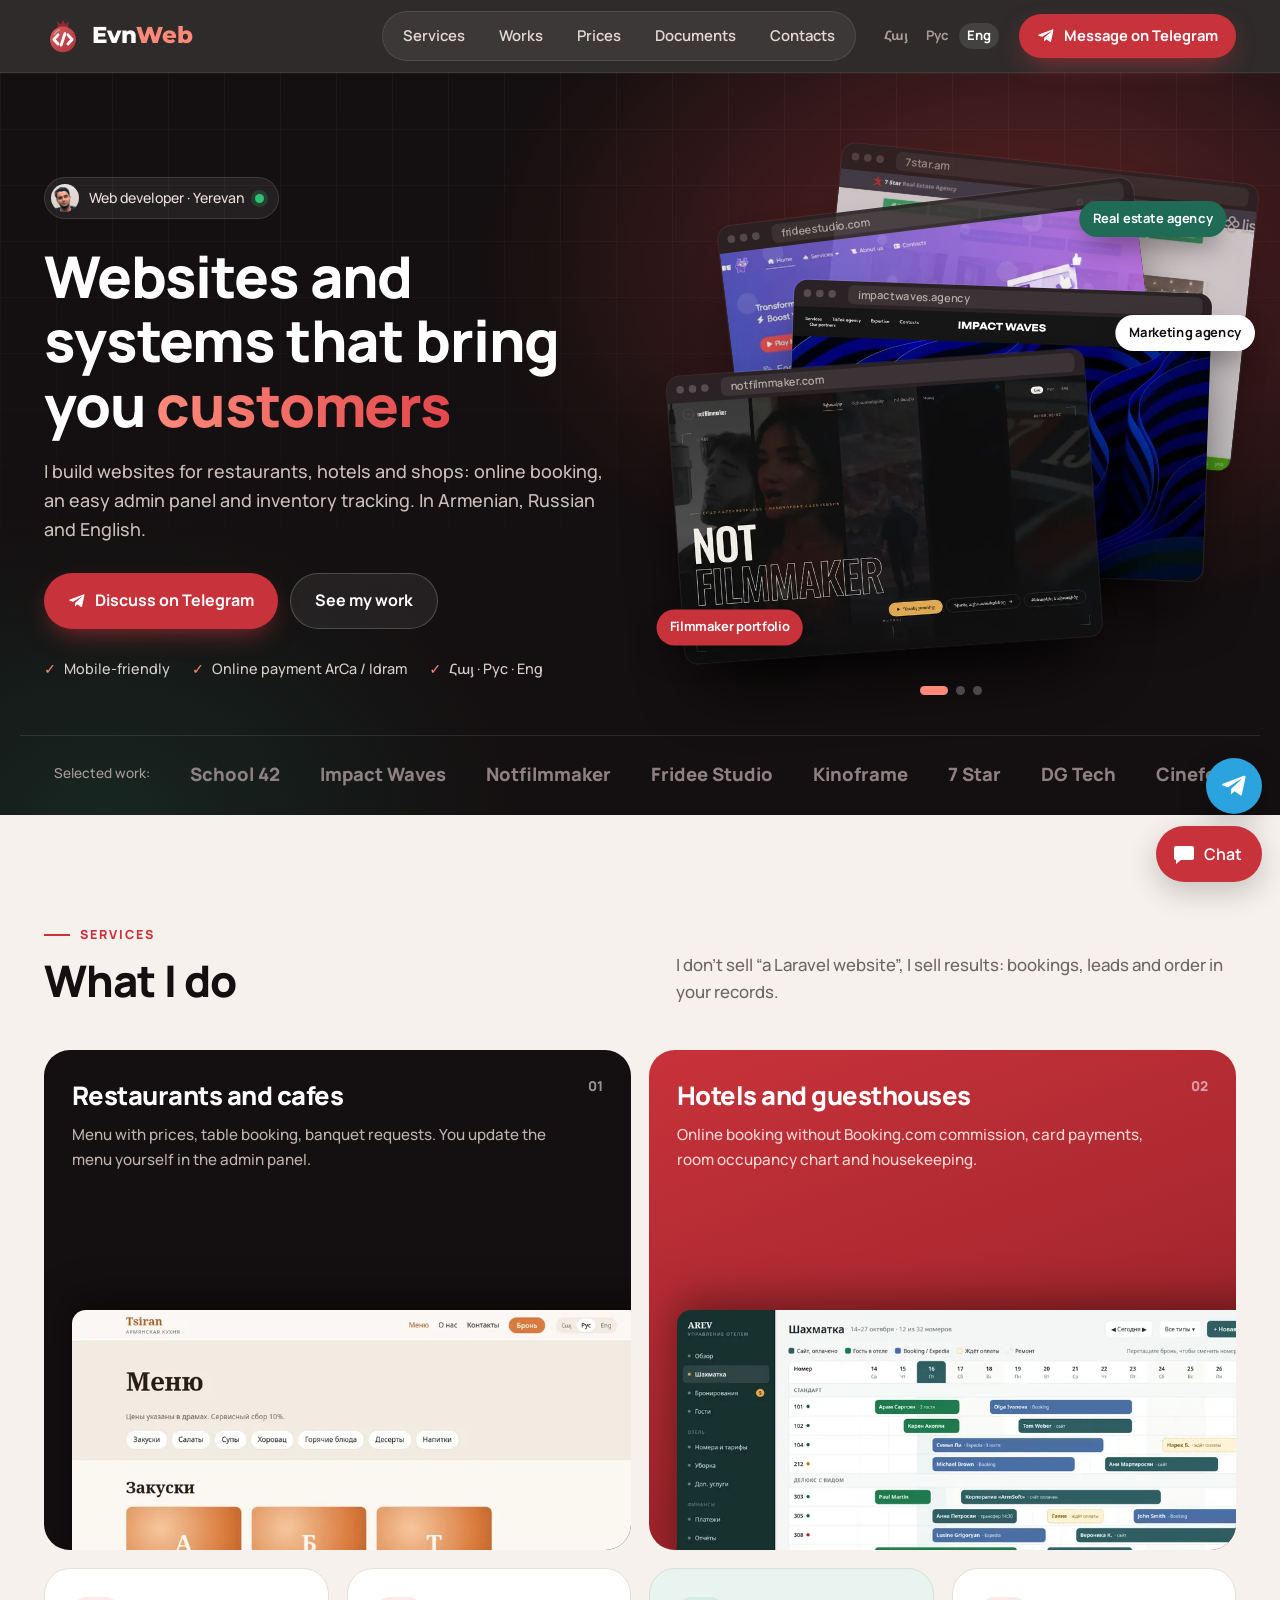
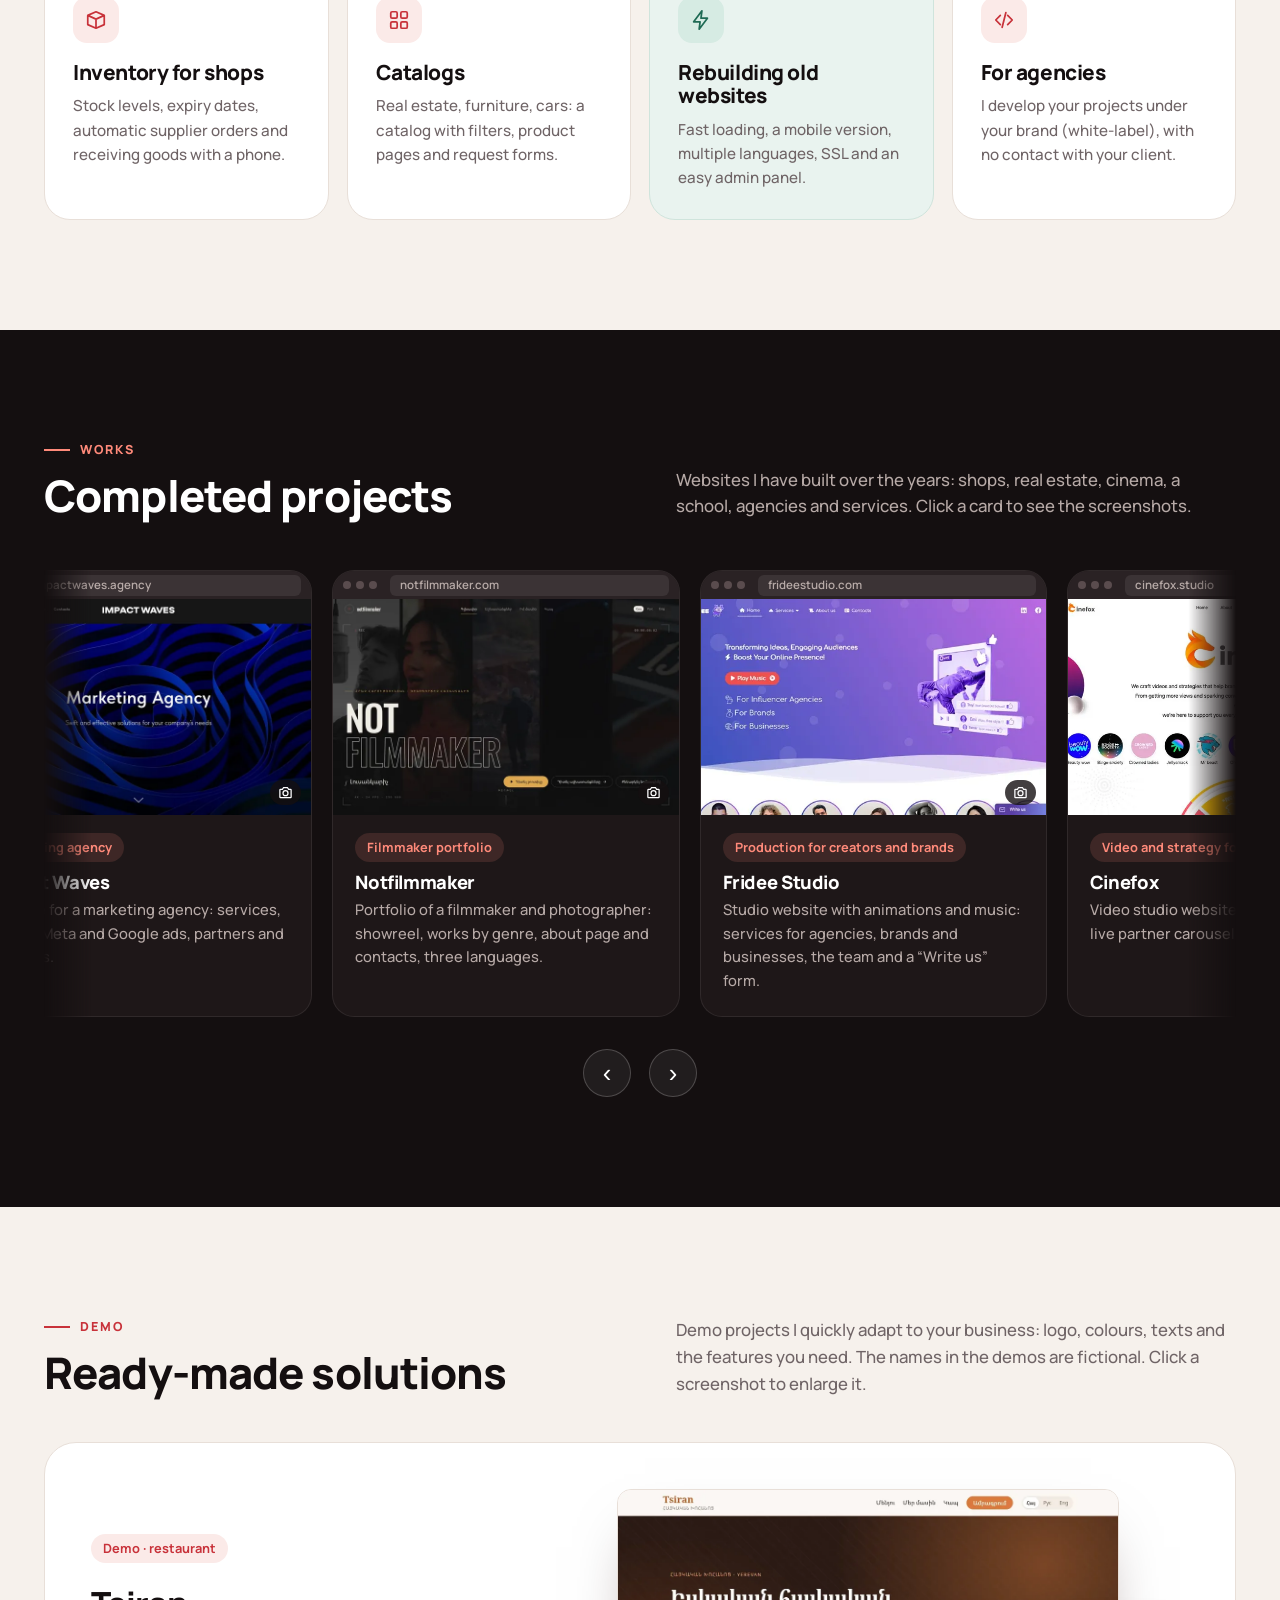
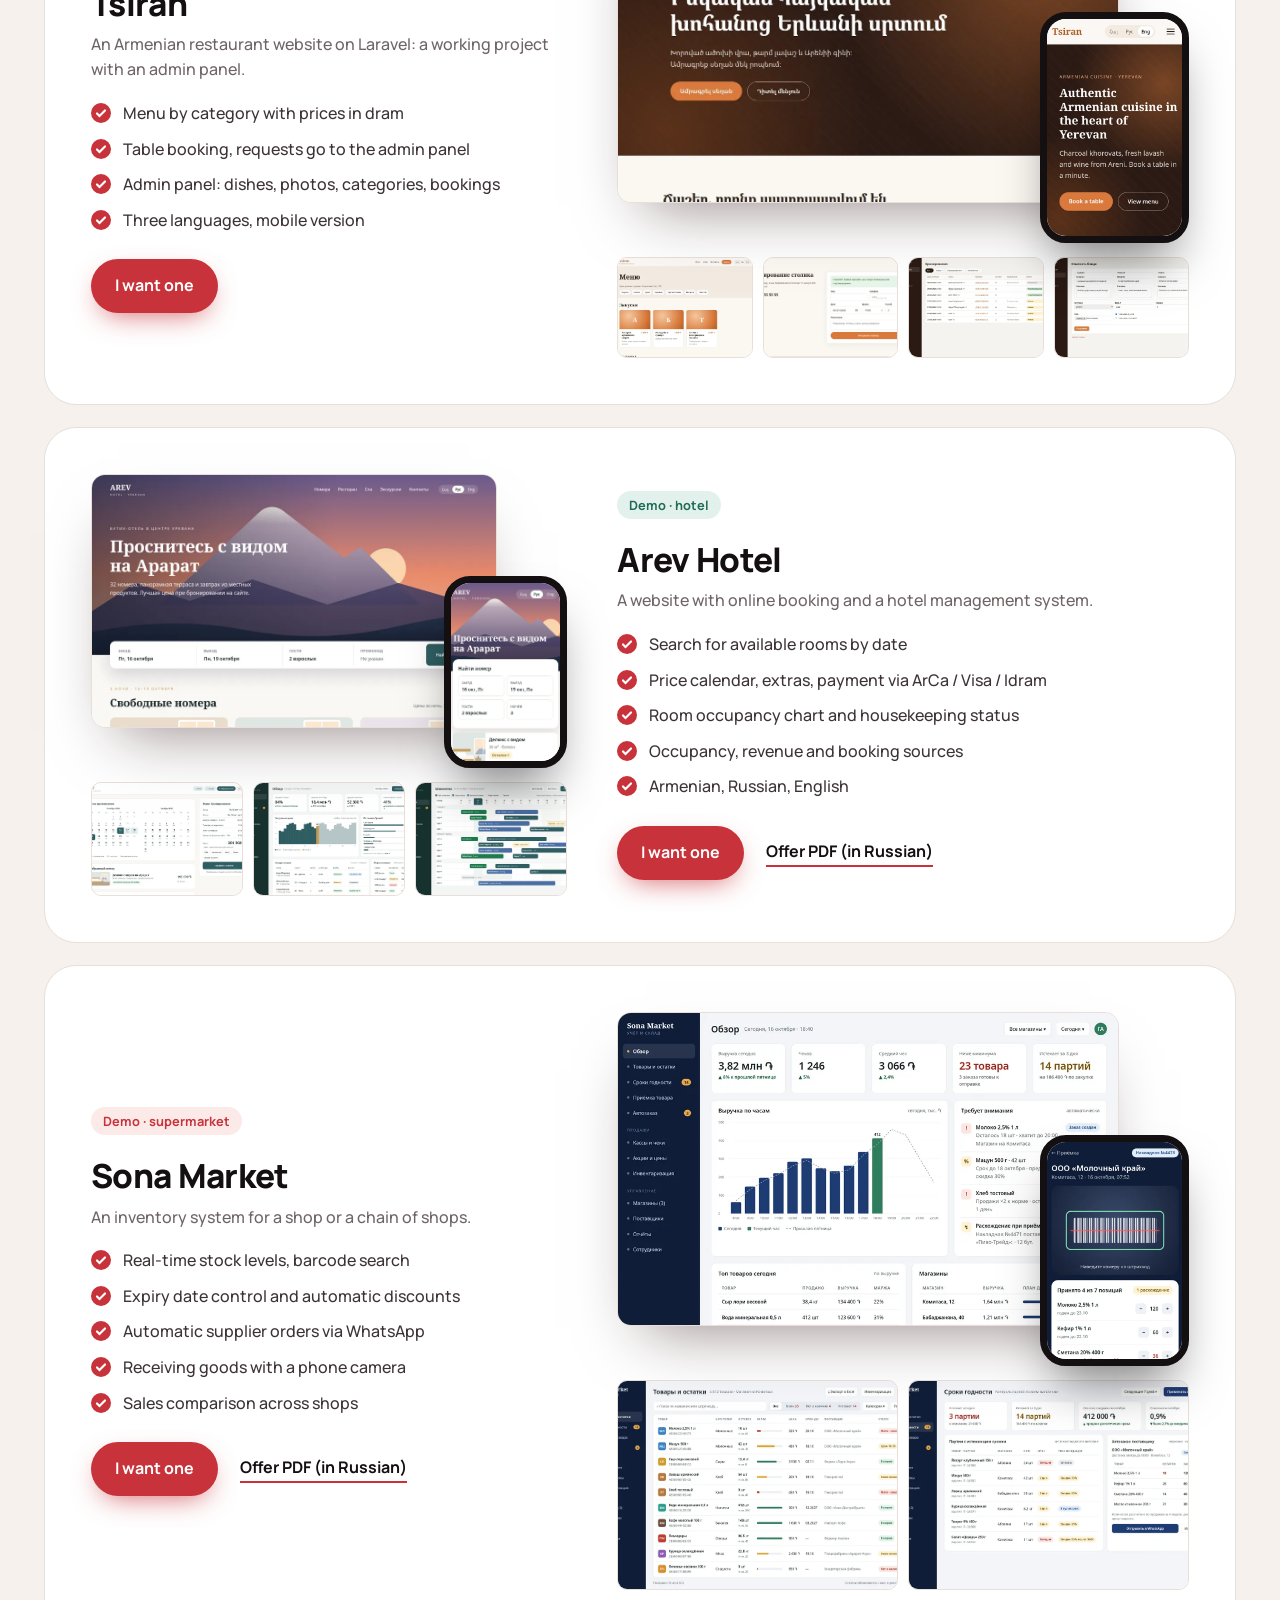
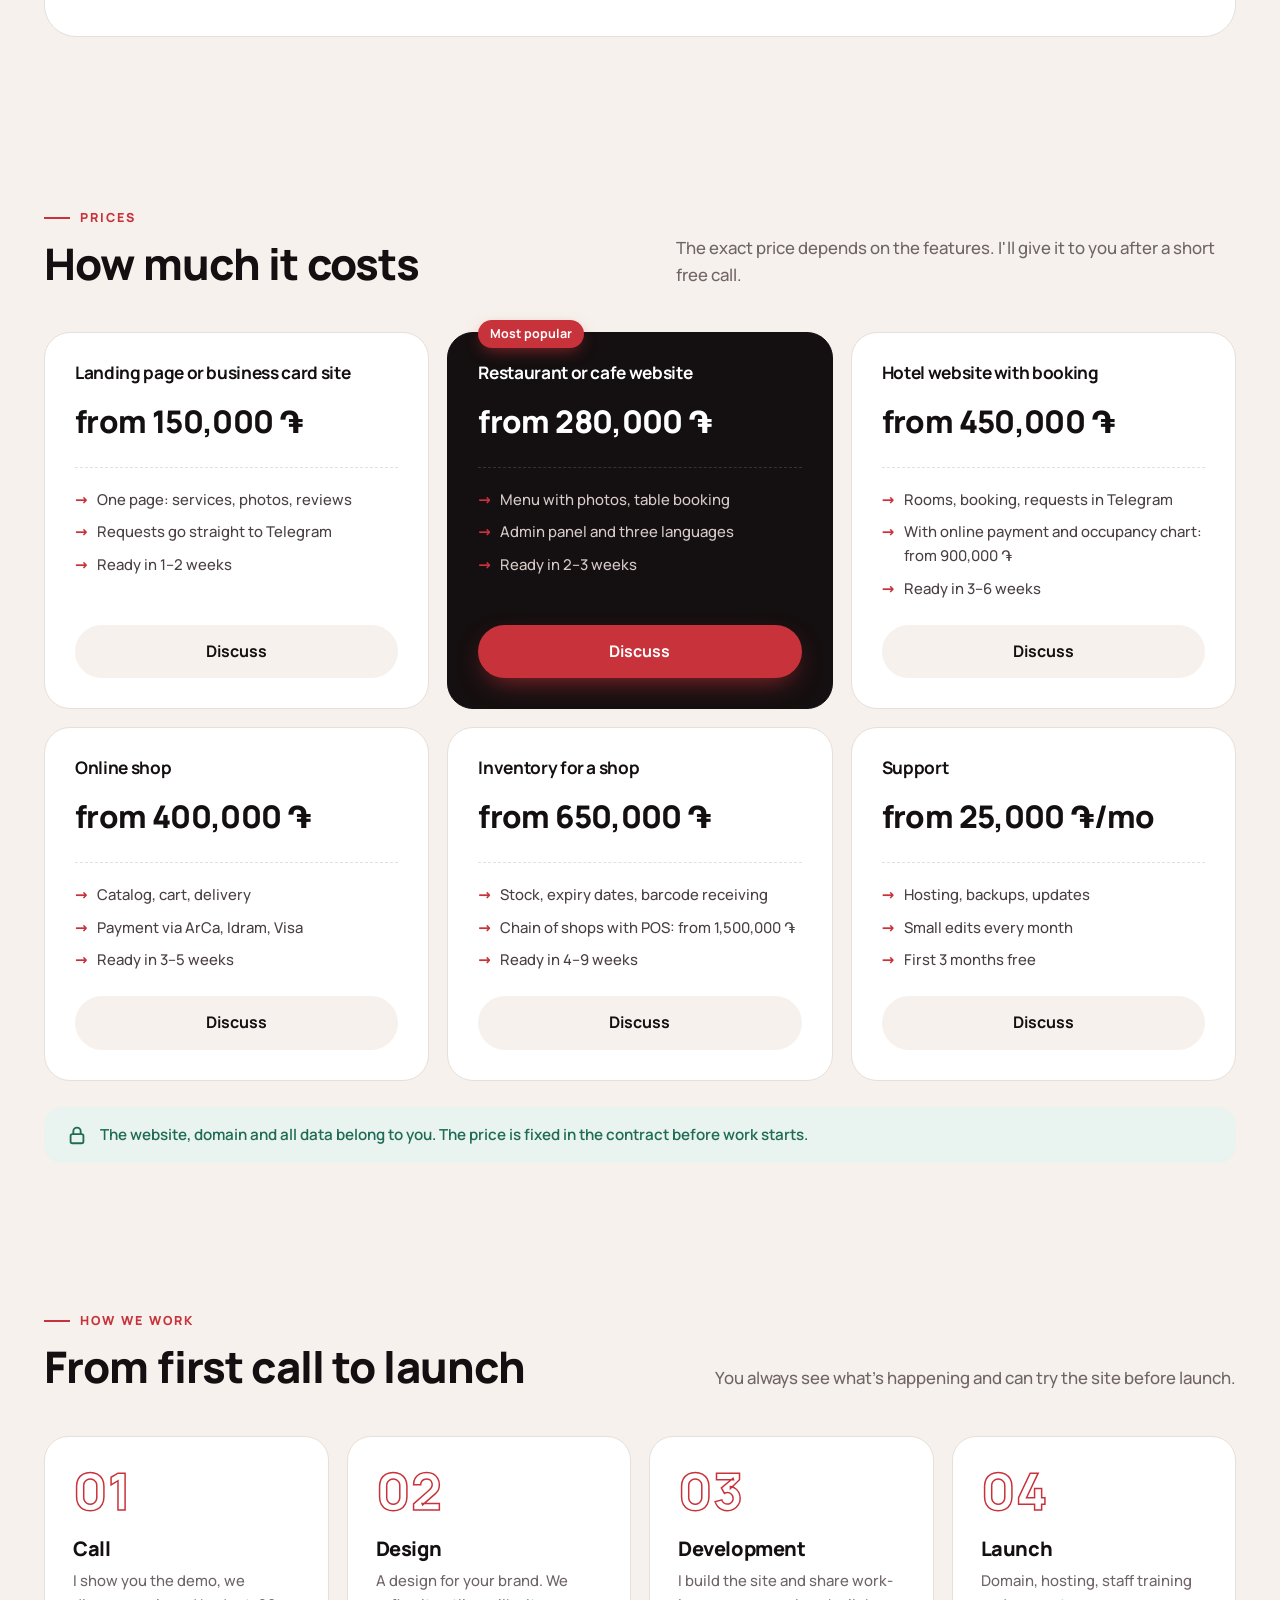
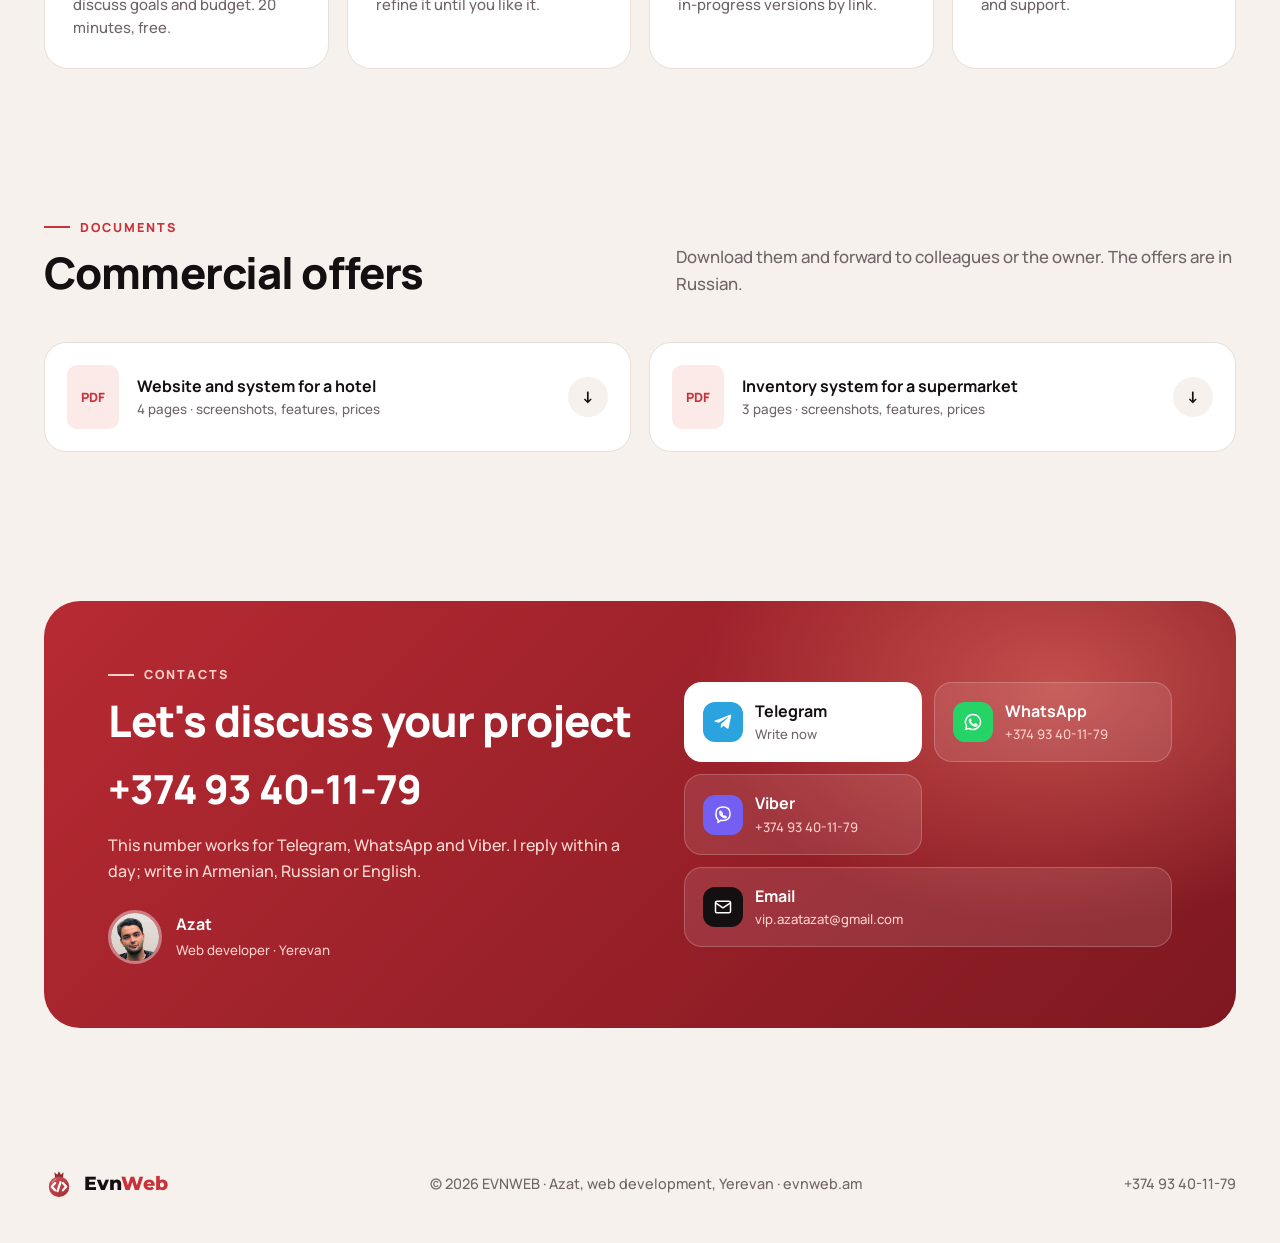
==== site/en/index.html @ ddec83de "Логотип: правильный файл шрифта Montserrat (латиница) В прошлый раз скачался файл latin-ext без обыч" ====
<!doctype html>
<html lang="en">
<head>
<meta charset="utf-8">
<meta name="viewport" content="width=device-width, initial-scale=1">
<title>Website development in Yerevan: restaurants, hotels, shops | EVNWEB</title>
<meta name="description" content="Website development in Yerevan for restaurants, hotels and shops: online booking, admin panel, inventory, 3 languages. Prices from 150,000 ֏.">
<meta name="robots" content="index, follow, max-image-preview:large">
<meta name="theme-color" content="#140f10">
<meta name="geo.region" content="AM-ER">
<meta name="geo.placename" content="Yerevan">
<meta property="og:title" content="Website development in Yerevan: restaurants, hotels, shops | EVNWEB">
<meta property="og:description" content="Restaurants, hotels, shops: website, online booking, admin panel and inventory tracking.">
<meta property="og:type" content="website">
<meta property="og:image" content="https://evnweb.am/assets/img/og-en.png">
<meta property="og:image:secure_url" content="https://evnweb.am/assets/img/og-en.png">
<meta property="og:image:type" content="image/png">
<meta property="og:image:width" content="1200">
<meta property="og:image:height" content="630">
<meta property="og:image:alt" content="EVNWEB: websites and systems for business">
<meta property="og:url" content="https://evnweb.am/en/">
<meta property="og:site_name" content="EVNWEB">
<meta property="og:locale" content="en_US">
<meta property="og:locale:alternate" content="hy_AM">
<meta property="og:locale:alternate" content="ru_RU">
<meta name="twitter:card" content="summary_large_image">
<meta name="twitter:title" content="Website development in Yerevan: restaurants, hotels, shops | EVNWEB">
<meta name="twitter:description" content="Restaurants, hotels, shops: website, online booking, admin panel and inventory tracking.">
<meta name="twitter:image" content="https://evnweb.am/assets/img/og-en.png">
<link rel="icon" href="../assets/img/logo.svg" type="image/svg+xml">
<link rel="icon" href="../assets/img/logo-180.png" type="image/png" sizes="180x180">
<link rel="apple-touch-icon" href="../assets/img/logo-180.png">
<link rel="canonical" href="https://evnweb.am/en/">
<link rel="alternate" hreflang="hy" href="https://evnweb.am/">
<link rel="alternate" hreflang="ru" href="https://evnweb.am/ru/">
<link rel="alternate" hreflang="en" href="https://evnweb.am/en/">
<link rel="alternate" hreflang="x-default" href="https://evnweb.am/">
<link rel="preload" href="../assets/fonts/Manrope-var-latin.woff2" as="font" type="font/woff2" crossorigin>
<link rel="stylesheet" href="../assets/fonts/fonts.css?v=3">
<link rel="stylesheet" href="../assets/css/site.css?v=10">
<script type="application/ld+json">{"@context":"https://schema.org","@graph":[{"@type":"ProfessionalService","@id":"https://evnweb.am/#business","name":"EVNWEB","url":"https://evnweb.am/en/","logo":"https://evnweb.am/assets/img/logo-180.png","image":"https://evnweb.am/assets/img/og.png","description":"Websites and business systems for restaurants, hotels and shops in Yerevan.","telephone":"+37493401179","email":"vip.azatazat@gmail.com","founder":{"@type":"Person","name":"Azat"},"address":{"@type":"PostalAddress","addressLocality":"Yerevan","addressCountry":"AM"},"geo":{"@type":"GeoCoordinates","latitude":40.1792,"longitude":44.4991},"areaServed":{"@type":"Country","name":"Armenia"},"availableLanguage":["hy","ru","en"],"priceRange":"150000–1500000 AMD","currenciesAccepted":"AMD","sameAs":["https://t.me/+37493401179","https://www.instagram.com/evnweb/"],"contactPoint":{"@type":"ContactPoint","telephone":"+37493401179","contactType":"customer service","availableLanguage":["Armenian","Russian","English"]},"hasOfferCatalog":{"@type":"OfferCatalog","name":"Website development","itemListElement":[{"@type":"Offer","itemOffered":{"@type":"Service","name":"Landing page or business card site"},"priceSpecification":{"@type":"PriceSpecification","minPrice":150000,"priceCurrency":"AMD"}},{"@type":"Offer","itemOffered":{"@type":"Service","name":"Restaurant or cafe website"},"priceSpecification":{"@type":"PriceSpecification","minPrice":280000,"priceCurrency":"AMD"}},{"@type":"Offer","itemOffered":{"@type":"Service","name":"Hotel website with booking"},"priceSpecification":{"@type":"PriceSpecification","minPrice":450000,"priceCurrency":"AMD"}},{"@type":"Offer","itemOffered":{"@type":"Service","name":"Online shop"},"priceSpecification":{"@type":"PriceSpecification","minPrice":400000,"priceCurrency":"AMD"}},{"@type":"Offer","itemOffered":{"@type":"Service","name":"Inventory for a shop"},"priceSpecification":{"@type":"PriceSpecification","minPrice":650000,"priceCurrency":"AMD"}},{"@type":"Offer","itemOffered":{"@type":"Service","name":"Support"},"priceSpecification":{"@type":"PriceSpecification","minPrice":25000,"priceCurrency":"AMD"}}]}},{"@type":"WebSite","@id":"https://evnweb.am/#website","url":"https://evnweb.am/","name":"EVNWEB","inLanguage":["hy","ru","en"],"publisher":{"@id":"https://evnweb.am/#business"}},{"@type":"WebPage","url":"https://evnweb.am/en/","name":"Website development in Yerevan: restaurants, hotels, shops | EVNWEB","description":"Website development in Yerevan for restaurants, hotels and shops: online booking, admin panel, inventory, 3 languages. Prices from 150,000 ֏.","inLanguage":"en","isPartOf":{"@id":"https://evnweb.am/#website"},"about":{"@id":"https://evnweb.am/#business"}}]}</script>
<!-- Yandex.Metrika counter -->
<script type="text/javascript">
    (function(m,e,t,r,i,k,a){
        m[i]=m[i]||function(){(m[i].a=m[i].a||[]).push(arguments)};
        m[i].l=1*new Date();
        for (var j = 0; j < document.scripts.length; j++) {if (document.scripts[j].src === r) { return; }}
        k=e.createElement(t),a=e.getElementsByTagName(t)[0],k.async=1,k.src=r,a.parentNode.insertBefore(k,a)
    })(window, document,'script','https://mc.yandex.ru/metrika/tag.js?id=113109354', 'ym');

    ym(113109354, 'init', {ssr:true, webvisor:true, clickmap:true, ecommerce:"dataLayer", referrer: document.referrer, url: location.href, accurateTrackBounce:true, trackLinks:true});
</script>
<!-- /Yandex.Metrika counter -->
</head>
<body>
<noscript><div><img src="https://mc.yandex.ru/watch/113109354" style="position:absolute; left:-9999px;" alt="" /></div></noscript>
<header class="top"><div class="wrap top__in">
  <a href="#" class="logo" aria-label="EvnWeb"><svg viewBox="0 0 40 40" aria-hidden="true"><defs><linearGradient id="evs" x1="0" y1="0" x2="1" y2="1"><stop offset="0" stop-color="#fff" stop-opacity=".16"/><stop offset="1" stop-color="#000" stop-opacity=".18"/></linearGradient></defs><path d="M14.9 12.6 13.9 4.4l3.7 3.3L20 3l2.4 4.7 3.7-3.3-1 8.2Z" fill="#8f2a2e"/><circle cx="20" cy="23.6" r="13.6" fill="#d13d43"/><circle cx="20" cy="23.6" r="13.6" fill="url(#evs)"/><path d="M14.8 18.8 10.4 23.6l4.4 4.8M25.2 18.8l4.4 4.8-4.4 4.8M22 17.6l-4 12" fill="none" stroke="#fff" stroke-width="3" stroke-linecap="round" stroke-linejoin="round"/><path d="M10.8 18.4A10.8 10.8 0 0 1 16 13.4" fill="none" stroke="#fff" stroke-opacity=".35" stroke-width="1.6" stroke-linecap="round"/></svg><span>Evn<b>Web</b></span></a>
  <nav class="nav">
    <a href="#services">Services</a>
    <a href="#projects">Works</a>
    <a href="#prices">Prices</a>
    <a href="#docs">Documents</a>
    <a href="#contacts">Contacts</a>
  </nav>
  <div class="lang"><a href="../" hreflang="hy" lang="hy" data-lang="hy">Հայ</a><a href="../ru/" hreflang="ru" lang="ru" data-lang="ru">Рус</a><a href="../en/" hreflang="en" lang="en" data-lang="en" class="on" aria-current="page">Eng</a></div>
  <a class="btn btn--sm" href="https://t.me/+37493401179" target="_blank" rel="noopener"><svg viewBox="0 0 24 24" fill="currentColor"><path d="M21.9 4.3 18.8 19c-.2 1-.9 1.3-1.7.8l-4.6-3.4-2.2 2.1c-.3.3-.5.5-1 .5l.3-4.7 8.6-7.8c.4-.3-.1-.5-.6-.2L6.9 13 2.4 11.6c-1-.3-1-1 .2-1.5L20.5 3.2c.8-.3 1.6.2 1.4 1.1Z"/></svg><span>Message on Telegram</span></a>
</div></header>

<section class="hero"><div class="wrap hero__in">
  <div class="hero__text">
    <div class="pill"><img src="../assets/img/azat.webp" alt="Azat" width="160" height="160">Web developer · Yerevan<i aria-hidden="true"></i></div>
    <h1>Websites and systems that bring you <em>customers</em></h1>
    <p class="lead">I build websites for restaurants, hotels and shops: online booking, an easy admin panel and inventory tracking. In Armenian, Russian and English.</p>
    <div class="hero__cta">
      <a class="btn" href="https://t.me/+37493401179" target="_blank" rel="noopener"><svg viewBox="0 0 24 24" fill="currentColor"><path d="M21.9 4.3 18.8 19c-.2 1-.9 1.3-1.7.8l-4.6-3.4-2.2 2.1c-.3.3-.5.5-1 .5l.3-4.7 8.6-7.8c.4-.3-.1-.5-.6-.2L6.9 13 2.4 11.6c-1-.3-1-1 .2-1.5L20.5 3.2c.8-.3 1.6.2 1.4 1.1Z"/></svg>Discuss on Telegram</a>
      <a class="btn btn--glass" href="#projects">See my work</a>
    </div>
    <div class="ticks"><span>Mobile-friendly</span><span>Online payment ArCa / Idram</span><span>Հայ · Рус · Eng</span></div>
  </div>
  <div class="stage" aria-hidden="true">
    <div class="scenes">
      <div class="scene scene--fan on">
        <div class="fan fan--4"><div class="fan__bar"><i></i><i></i><i></i><b>7star.am</b></div><img src="../assets/img/projects/star-t.webp" alt="" width="720" height="405"></div>
        <div class="fan fan--3"><div class="fan__bar"><i></i><i></i><i></i><b>frideestudio.com</b></div><img src="../assets/img/projects/fs-t.webp" alt="" width="720" height="354"></div>
        <div class="fan fan--2"><div class="fan__bar"><i></i><i></i><i></i><b>impactwaves.agency</b></div><img src="../assets/img/projects/iw-t.webp" alt="" width="720" height="450"></div>
        <div class="fan fan--1"><div class="fan__bar"><i></i><i></i><i></i><b>notfilmmaker.com</b></div><img src="../assets/img/projects/nf-t.webp" alt="" fetchpriority="high" width="720" height="450"></div>
        <span class="fan__tag fan__tag--1">Filmmaker portfolio</span><span class="fan__tag fan__tag--2">Marketing agency</span><span class="fan__tag fan__tag--3">Real estate agency</span>
      </div>
      <div class="scene scene--tg">
        <div class="tg__site"><img src="../assets/img/restaurant-1-wide.webp" alt="" loading="lazy" width="1100" height="687"><div class="tg__form"><b>Book a table</b><span>Today · 19:30 · 4 guests</span><em>Send</em></div></div>
        <div class="tg__phone">
          <div class="tg__head"><span class="tg__av"><svg viewBox="0 0 40 40"><defs><linearGradient id="evs" x1="0" y1="0" x2="1" y2="1"><stop offset="0" stop-color="#fff" stop-opacity=".16"/><stop offset="1" stop-color="#000" stop-opacity=".18"/></linearGradient></defs><path d="M14.9 12.6 13.9 4.4l3.7 3.3L20 3l2.4 4.7 3.7-3.3-1 8.2Z" fill="#8f2a2e"/><circle cx="20" cy="23.6" r="13.6" fill="#d13d43"/><circle cx="20" cy="23.6" r="13.6" fill="url(#evs)"/><path d="M14.8 18.8 10.4 23.6l4.4 4.8M25.2 18.8l4.4 4.8-4.4 4.8M22 17.6l-4 12" fill="none" stroke="#fff" stroke-width="3" stroke-linecap="round" stroke-linejoin="round"/><path d="M10.8 18.4A10.8 10.8 0 0 1 16 13.4" fill="none" stroke="#fff" stroke-opacity=".35" stroke-width="1.6" stroke-linecap="round"/></svg></span><span><b>EVNWEB · leads</b><small>bot · online</small></span></div>
          <div class="tg__msgs">
            <div class="tg__msg"><b>🍽 Table booking</b>Tsiran restaurant · 4 guests, today 19:30<small>18:02</small></div>
            <div class="tg__msg"><b>🏨 Room booking</b>Deluxe with a view · 2 nights, paid by ArCa<small>18:15</small></div>
            <div class="tg__msg"><b>🛒 New order</b>Delivery in Yerevan · 3 items, Idram<small>18:31</small></div>
            <div class="tg__msg"><b>💬 Question from the site</b>“Can we book a banquet for 30 on Saturday?”<small>18:44</small></div>
            <div class="tg__typing"><i></i><i></i><i></i></div>
          </div>
        </div>
      </div>
      <div class="scene scene--orbit">
        <div class="orbit__ring orbit__ring--1"></div><div class="orbit__ring orbit__ring--2"></div>
        <div class="orbit__core"><svg viewBox="0 0 40 40"><defs><linearGradient id="evs" x1="0" y1="0" x2="1" y2="1"><stop offset="0" stop-color="#fff" stop-opacity=".16"/><stop offset="1" stop-color="#000" stop-opacity=".18"/></linearGradient></defs><path d="M14.9 12.6 13.9 4.4l3.7 3.3L20 3l2.4 4.7 3.7-3.3-1 8.2Z" fill="#8f2a2e"/><circle cx="20" cy="23.6" r="13.6" fill="#d13d43"/><circle cx="20" cy="23.6" r="13.6" fill="url(#evs)"/><path d="M14.8 18.8 10.4 23.6l4.4 4.8M25.2 18.8l4.4 4.8-4.4 4.8M22 17.6l-4 12" fill="none" stroke="#fff" stroke-width="3" stroke-linecap="round" stroke-linejoin="round"/><path d="M10.8 18.4A10.8 10.8 0 0 1 16 13.4" fill="none" stroke="#fff" stroke-opacity=".35" stroke-width="1.6" stroke-linecap="round"/></svg></div>
        <span class="orbit__chip" style="left:-10px;top:60px"><i>🍽</i>Restaurants &amp; cafés</span>
        <span class="orbit__chip" style="left:340px;top:30px"><i>🏨</i>Hotels &amp; guesthouses</span>
        <span class="orbit__chip" style="left:360px;top:350px"><i>🛒</i>Shops &amp; inventory</span>
        <span class="orbit__chip" style="left:-20px;top:400px"><i>💇</i>Salons &amp; clinics</span>
        <span class="orbit__chip" style="left:170px;top:490px"><i>🏢</i>Real estate</span>
        <span class="orbit__chip" style="left:180px;top:-20px"><i>🎬</i>Studios &amp; portfolios</span>
        <div class="orbit__mini orbit__mini--1"><img src="../assets/img/projects/nf-t.webp" alt="" loading="lazy" width="720" height="450"></div>
        <div class="orbit__mini orbit__mini--2"><img src="../assets/img/hotel-1-t.webp" alt="" loading="lazy" width="900" height="562"></div>
        <div class="orbit__mini orbit__mini--3"><img src="../assets/img/market-1-t.webp" alt="" loading="lazy" width="900" height="562"></div>
      </div>
    </div>
    <div class="scenes__dots"><button type="button" tabindex="-1" class="on" aria-label="1"></button><button type="button" tabindex="-1" aria-label="2"></button><button type="button" tabindex="-1" aria-label="3"></button></div>
  </div>
</div>
<div class="wrap marq"><small>Selected work:</small><span>School 42</span><span>Impact Waves</span><span>Notfilmmaker</span><span>Fridee Studio</span><span>Kinoframe</span><span>7 Star</span><span>DG Tech</span><span>Cinefox</span></div>
</section>

<section class="section" id="services"><div class="wrap">
  <div class="section__head"><div><div class="eyebrow">Services</div><h2>What I do</h2></div><p>I don&#x27;t sell “a Laravel website”, I sell results: bookings, leads and order in your records.</p></div>
  <div class="bento">
    <div class="svc svc--big svc--dark"><span class="svc__n">01</span><h3>Restaurants and cafes</h3><p>Menu with prices, table booking, banquet requests. You update the menu yourself in the admin panel.</p><div class="svc__shot"><img src="../assets/img/restaurant-2-wide.webp" alt="Menu with prices" loading="lazy" width="900" height="562"></div></div>
    <div class="svc svc--big svc--red"><span class="svc__n">02</span><h3>Hotels and guesthouses</h3><p>Online booking without Booking.com commission, card payments, room occupancy chart and housekeeping.</p><div class="svc__shot"><img src="../assets/img/hotel-4-t.webp" alt="Room occupancy chart" loading="lazy" width="900" height="562"></div></div>
    <div class="svc"><div class="ic"><svg viewBox="0 0 24 24"><path d="m3 7 9-4 9 4-9 4-9-4ZM3 7v10l9 4 9-4V7M12 11v10"/></svg></div><h3>Inventory for shops</h3><p>Stock levels, expiry dates, automatic supplier orders and receiving goods with a phone.</p></div>
    <div class="svc"><div class="ic"><svg viewBox="0 0 24 24"><rect x="3" y="3" width="7" height="7" rx="1.5"/><rect x="14" y="3" width="7" height="7" rx="1.5"/><rect x="3" y="14" width="7" height="7" rx="1.5"/><rect x="14" y="14" width="7" height="7" rx="1.5"/></svg></div><h3>Catalogs</h3><p>Real estate, furniture, cars: a catalog with filters, product pages and request forms.</p></div>
    <div class="svc svc--green"><div class="ic"><svg viewBox="0 0 24 24"><path d="M13 2 4 14h7l-1 8 9-12h-7l1-8Z"/></svg></div><h3>Rebuilding old websites</h3><p>Fast loading, a mobile version, multiple languages, SSL and an easy admin panel.</p></div>
    <div class="svc"><div class="ic"><svg viewBox="0 0 24 24"><path d="m8 7-5 5 5 5M16 7l5 5-5 5M14 4l-4 16"/></svg></div><h3>For agencies</h3><p>I develop your projects under your brand (white-label), with no contact with your client.</p></div>
  </div>
</div></section>

<section class="section section--dark" id="projects"><div class="wrap">
  <div class="section__head"><div><div class="eyebrow">Works</div><h2>Completed projects</h2></div><p>Websites I have built over the years: shops, real estate, cinema, a school, agencies and services. Click a card to see the screenshots.</p></div>
<!-- projects:start -->
  <div class="projects" id="projects-track">
    <article class="pj" data-g>
      <button class="pj__shot" data-full="../assets/img/projects/iw-1.webp" data-cap="Impact Waves · Marketing agency" aria-label="Impact Waves · Marketing agency"><span class="pj__bar"><i></i><i></i><i></i><b>impactwaves.agency</b></span><img src="../assets/img/projects/iw-t.webp" alt="Impact Waves · Marketing agency" loading="lazy" width="720" height="450"><span class="pj__n"><svg viewBox="0 0 24 24" aria-hidden="true"><path d="M4 7h3l2-3h6l2 3h3a1 1 0 0 1 1 1v11a1 1 0 0 1-1 1H4a1 1 0 0 1-1-1V8a1 1 0 0 1 1-1Z"/><circle cx="12" cy="13" r="4"/></svg></span></button><button hidden data-full="../assets/img/projects/iw-2.webp" data-cap="Impact Waves · Marketing agency" aria-label="Impact Waves · Marketing agency"></button><button hidden data-full="../assets/img/projects/iw-3.webp" data-cap="Impact Waves · Marketing agency" aria-label="Impact Waves · Marketing agency"></button>
      <div class="pj__body"><span class="case__tag">Marketing agency</span><h3>Impact Waves</h3><p>Website for a marketing agency: services, TikTok, Meta and Google ads, partners and contacts.</p></div>
    </article>
    <article class="pj" data-g>
      <button class="pj__shot" data-full="../assets/img/projects/nf-1.webp" data-cap="Notfilmmaker · Filmmaker portfolio" aria-label="Notfilmmaker · Filmmaker portfolio"><span class="pj__bar"><i></i><i></i><i></i><b>notfilmmaker.com</b></span><img src="../assets/img/projects/nf-t.webp" alt="Notfilmmaker · Filmmaker portfolio" loading="lazy" width="720" height="450"><span class="pj__n"><svg viewBox="0 0 24 24" aria-hidden="true"><path d="M4 7h3l2-3h6l2 3h3a1 1 0 0 1 1 1v11a1 1 0 0 1-1 1H4a1 1 0 0 1-1-1V8a1 1 0 0 1 1-1Z"/><circle cx="12" cy="13" r="4"/></svg></span></button><button hidden data-full="../assets/img/projects/nf-2.webp" data-cap="Notfilmmaker · Filmmaker portfolio" aria-label="Notfilmmaker · Filmmaker portfolio"></button><button hidden data-full="../assets/img/projects/nf-3.webp" data-cap="Notfilmmaker · Filmmaker portfolio" aria-label="Notfilmmaker · Filmmaker portfolio"></button>
      <div class="pj__body"><span class="case__tag">Filmmaker portfolio</span><h3>Notfilmmaker</h3><p>Portfolio of a filmmaker and photographer: showreel, works by genre, about page and contacts, three languages.</p></div>
    </article>
    <article class="pj" data-g>
      <button class="pj__shot" data-full="../assets/img/projects/fs-1.webp" data-cap="Fridee Studio · Production for creators and brands" aria-label="Fridee Studio · Production for creators and brands"><span class="pj__bar"><i></i><i></i><i></i><b>frideestudio.com</b></span><img src="../assets/img/projects/fs-t.webp" alt="Fridee Studio · Production for creators and brands" loading="lazy" width="720" height="354"><span class="pj__n"><svg viewBox="0 0 24 24" aria-hidden="true"><path d="M4 7h3l2-3h6l2 3h3a1 1 0 0 1 1 1v11a1 1 0 0 1-1 1H4a1 1 0 0 1-1-1V8a1 1 0 0 1 1-1Z"/><circle cx="12" cy="13" r="4"/></svg></span></button><button hidden data-full="../assets/img/projects/fs-2.webp" data-cap="Fridee Studio · Production for creators and brands" aria-label="Fridee Studio · Production for creators and brands"></button><button hidden data-full="../assets/img/projects/fs-3.webp" data-cap="Fridee Studio · Production for creators and brands" aria-label="Fridee Studio · Production for creators and brands"></button>
      <div class="pj__body"><span class="case__tag">Production for creators and brands</span><h3>Fridee Studio</h3><p>Studio website with animations and music: services for agencies, brands and businesses, the team and a “Write us” form.</p></div>
    </article>
    <article class="pj" data-g>
      <button class="pj__shot" data-full="../assets/img/projects/cf-1.webp" data-cap="Cinefox · Video and strategy for brands" aria-label="Cinefox · Video and strategy for brands"><span class="pj__bar"><i></i><i></i><i></i><b>cinefox.studio</b></span><img src="../assets/img/projects/cf-t.webp" alt="Cinefox · Video and strategy for brands" loading="lazy" width="720" height="409"><span class="pj__n"><svg viewBox="0 0 24 24" aria-hidden="true"><path d="M4 7h3l2-3h6l2 3h3a1 1 0 0 1 1 1v11a1 1 0 0 1-1 1H4a1 1 0 0 1-1-1V8a1 1 0 0 1 1-1Z"/><circle cx="12" cy="13" r="4"/></svg></span></button>
      <div class="pj__body"><span class="case__tag">Video and strategy for brands</span><h3>Cinefox</h3><p>Video studio website: animated design, a live partner carousel, socials and contacts.</p></div>
    </article>
    <article class="pj" data-g>
      <button class="pj__shot" data-full="../assets/img/projects/s42-1.webp" data-cap="School 42 · School website" aria-label="School 42 · School website"><span class="pj__bar"><i></i><i></i><i></i><b>school 42</b></span><img src="../assets/img/projects/s42-t.webp" alt="School 42 · School website" loading="lazy" width="720" height="450"><span class="pj__n"><svg viewBox="0 0 24 24" aria-hidden="true"><path d="M4 7h3l2-3h6l2 3h3a1 1 0 0 1 1 1v11a1 1 0 0 1-1 1H4a1 1 0 0 1-1-1V8a1 1 0 0 1 1-1Z"/><circle cx="12" cy="13" r="4"/></svg></span></button><button hidden data-full="../assets/img/projects/s42-2.webp" data-cap="School 42 · School website" aria-label="School 42 · School website"></button><button hidden data-full="../assets/img/projects/s42-3.webp" data-cap="School 42 · School website" aria-label="School 42 · School website"></button>
      <div class="pj__body"><span class="case__tag">School website</span><h3>School 42</h3><p>Website for Yerevan High School No. 42 named after T. Shevchenko: history, management, documents and reports, contacts.</p></div>
    </article>
    <article class="pj" data-g>
      <button class="pj__shot" data-full="../assets/img/projects/star-1.webp" data-cap="7 Star Real Estate · Real estate agency" aria-label="7 Star Real Estate · Real estate agency"><span class="pj__bar"><i></i><i></i><i></i><b>7star.am</b></span><img src="../assets/img/projects/star-t.webp" alt="7 Star Real Estate · Real estate agency" loading="lazy" width="720" height="405"><span class="pj__n"><svg viewBox="0 0 24 24" aria-hidden="true"><path d="M4 7h3l2-3h6l2 3h3a1 1 0 0 1 1 1v11a1 1 0 0 1-1 1H4a1 1 0 0 1-1-1V8a1 1 0 0 1 1-1Z"/><circle cx="12" cy="13" r="4"/></svg></span></button><button hidden data-full="../assets/img/projects/star-2.webp" data-cap="7 Star Real Estate · Real estate agency" aria-label="7 Star Real Estate · Real estate agency"></button><button hidden data-full="../assets/img/projects/star-3.webp" data-cap="7 Star Real Estate · Real estate agency" aria-label="7 Star Real Estate · Real estate agency"></button><button hidden data-full="../assets/img/projects/star-4.webp" data-cap="7 Star Real Estate · Real estate agency" aria-label="7 Star Real Estate · Real estate agency"></button>
      <div class="pj__body"><span class="case__tag">Real estate agency</span><h3>7 Star Real Estate</h3><p>Catalogue of flats and houses with filters, property pages with photo galleries and an admin panel for agents. Armenian and Russian.</p></div>
    </article>
    <article class="pj" data-g>
      <button class="pj__shot" data-full="../assets/img/projects/dg-1.webp" data-cap="DG Tech · Electronics store" aria-label="DG Tech · Electronics store"><span class="pj__bar"><i></i><i></i><i></i><b>dgtech.am</b></span><img src="../assets/img/projects/dg-t.webp" alt="DG Tech · Electronics store" loading="lazy" width="720" height="410"><span class="pj__n"><svg viewBox="0 0 24 24" aria-hidden="true"><path d="M4 7h3l2-3h6l2 3h3a1 1 0 0 1 1 1v11a1 1 0 0 1-1 1H4a1 1 0 0 1-1-1V8a1 1 0 0 1 1-1Z"/><circle cx="12" cy="13" r="4"/></svg></span></button><button hidden data-full="../assets/img/projects/dg-2.webp" data-cap="DG Tech · Electronics store" aria-label="DG Tech · Electronics store"></button>
      <div class="pj__body"><span class="case__tag">Electronics store</span><h3>DG Tech</h3><p>Online electronics shop: categories, filters and sorting, cart, prices in dram and dollars, mobile version.</p></div>
    </article>
    <article class="pj" data-g>
      <button class="pj__shot" data-full="../assets/img/projects/hs-1.webp" data-cap="HaySh!n.am · Building materials store" aria-label="HaySh!n.am · Building materials store"><span class="pj__bar"><i></i><i></i><i></i><b>hayshin.am</b></span><img src="../assets/img/projects/hs-t.webp" alt="HaySh!n.am · Building materials store" loading="lazy" width="720" height="358"><span class="pj__n"><svg viewBox="0 0 24 24" aria-hidden="true"><path d="M4 7h3l2-3h6l2 3h3a1 1 0 0 1 1 1v11a1 1 0 0 1-1 1H4a1 1 0 0 1-1-1V8a1 1 0 0 1 1-1Z"/><circle cx="12" cy="13" r="4"/></svg></span></button><button hidden data-full="../assets/img/projects/hs-2.webp" data-cap="HaySh!n.am · Building materials store" aria-label="HaySh!n.am · Building materials store"></button>
      <div class="pj__body"><span class="case__tag">Building materials store</span><h3>HaySh!n.am</h3><p>Building materials catalogue with partner brands, product cards and a cart.</p></div>
    </article>
    <article class="pj" data-g>
      <button class="pj__shot" data-full="../assets/img/projects/kf-1.webp" data-cap="Kinoframe · Online cinema" aria-label="Kinoframe · Online cinema"><span class="pj__bar"><i></i><i></i><i></i><b>kinoframe</b></span><img src="../assets/img/projects/kf-t.webp" alt="Kinoframe · Online cinema" loading="lazy" width="720" height="405"><span class="pj__n"><svg viewBox="0 0 24 24" aria-hidden="true"><path d="M4 7h3l2-3h6l2 3h3a1 1 0 0 1 1 1v11a1 1 0 0 1-1 1H4a1 1 0 0 1-1-1V8a1 1 0 0 1 1-1Z"/><circle cx="12" cy="13" r="4"/></svg></span></button><button hidden data-full="../assets/img/projects/kf-2.webp" data-cap="Kinoframe · Online cinema" aria-label="Kinoframe · Online cinema"></button><button hidden data-full="../assets/img/projects/kf-3.webp" data-cap="Kinoframe · Online cinema" aria-label="Kinoframe · Online cinema"></button>
      <div class="pj__body"><span class="case__tag">Online cinema</span><h3>Kinoframe</h3><p>Films and series catalogue: new releases, Top 100, categories, search and a handy mobile version.</p></div>
    </article>
    <article class="pj" data-g>
      <button class="pj__shot" data-full="../assets/img/projects/gni-1.webp" data-cap="Gni.am · Discount cards" aria-label="Gni.am · Discount cards"><span class="pj__bar"><i></i><i></i><i></i><b>gni.am</b></span><img src="../assets/img/projects/gni-t.webp" alt="Gni.am · Discount cards" loading="lazy" width="720" height="363"><span class="pj__n"><svg viewBox="0 0 24 24" aria-hidden="true"><path d="M4 7h3l2-3h6l2 3h3a1 1 0 0 1 1 1v11a1 1 0 0 1-1 1H4a1 1 0 0 1-1-1V8a1 1 0 0 1 1-1Z"/><circle cx="12" cy="13" r="4"/></svg></span></button>
      <div class="pj__body"><span class="case__tag">Discount cards</span><h3>Gni.am</h3><p>Discount card service: personal account with balance, sign-up bonus, three languages.</p></div>
    </article>
    <article class="pj" data-g>
      <button class="pj__shot" data-full="../assets/img/projects/nar-1.webp" data-cap="Narinj · Holiday coupons" aria-label="Narinj · Holiday coupons"><span class="pj__bar"><i></i><i></i><i></i><b>narinj</b></span><img src="../assets/img/projects/nar-t.webp" alt="Narinj · Holiday coupons" loading="lazy" width="720" height="329"><span class="pj__n"><svg viewBox="0 0 24 24" aria-hidden="true"><path d="M4 7h3l2-3h6l2 3h3a1 1 0 0 1 1 1v11a1 1 0 0 1-1 1H4a1 1 0 0 1-1-1V8a1 1 0 0 1 1-1Z"/><circle cx="12" cy="13" r="4"/></svg></span></button>
      <div class="pj__body"><span class="case__tag">Holiday coupons</span><h3>Narinj</h3><p>Discount coupons for resorts and hotels, with user sign-in and registration.</p></div>
    </article>
    <article class="pj" data-g>
      <button class="pj__shot" data-full="../assets/img/projects/dao-1.webp" data-cap="Daobab · Accessories store" aria-label="Daobab · Accessories store"><span class="pj__bar"><i></i><i></i><i></i><b>daobab</b></span><img src="../assets/img/projects/dao-t.webp" alt="Daobab · Accessories store" loading="lazy" width="720" height="322"><span class="pj__n"><svg viewBox="0 0 24 24" aria-hidden="true"><path d="M4 7h3l2-3h6l2 3h3a1 1 0 0 1 1 1v11a1 1 0 0 1-1 1H4a1 1 0 0 1-1-1V8a1 1 0 0 1 1-1Z"/><circle cx="12" cy="13" r="4"/></svg></span></button>
      <div class="pj__body"><span class="case__tag">Accessories store</span><h3>Daobab</h3><p>Accessories shop for women and men: sections, sales and a cart.</p></div>
    </article>
    <article class="pj" data-g>
      <button class="pj__shot" data-full="../assets/img/projects/kr-1.webp" data-cap="Kristy Design · Designer portfolio" aria-label="Kristy Design · Designer portfolio"><span class="pj__bar"><i></i><i></i><i></i><b>kristy design</b></span><img src="../assets/img/projects/kr-t.webp" alt="Kristy Design · Designer portfolio" loading="lazy" width="720" height="368"><span class="pj__n"><svg viewBox="0 0 24 24" aria-hidden="true"><path d="M4 7h3l2-3h6l2 3h3a1 1 0 0 1 1 1v11a1 1 0 0 1-1 1H4a1 1 0 0 1-1-1V8a1 1 0 0 1 1-1Z"/><circle cx="12" cy="13" r="4"/></svg></span></button>
      <div class="pj__body"><span class="case__tag">Designer portfolio</span><h3>Kristy Design</h3><p>Portfolio site for a graphic designer: logos, illustrations and drawings.</p></div>
    </article>
    <article class="pj" data-g>
      <button class="pj__shot" data-full="../assets/img/projects/aga-1.webp" data-cap="AGA · Film platform" aria-label="AGA · Film platform"><span class="pj__bar"><i></i><i></i><i></i><b>aga.am</b></span><img src="../assets/img/projects/aga-t.webp" alt="AGA · Film platform" loading="lazy" width="720" height="450"><span class="pj__n"><svg viewBox="0 0 24 24" aria-hidden="true"><path d="M4 7h3l2-3h6l2 3h3a1 1 0 0 1 1 1v11a1 1 0 0 1-1 1H4a1 1 0 0 1-1-1V8a1 1 0 0 1 1-1Z"/><circle cx="12" cy="13" r="4"/></svg></span></button><button hidden data-full="../assets/img/projects/aga-2.webp" data-cap="AGA · Film platform" aria-label="AGA · Film platform"></button><button hidden data-full="../assets/img/projects/aga-3.webp" data-cap="AGA · Film platform" aria-label="AGA · Film platform"></button>
      <div class="pj__body"><span class="case__tag">Film platform</span><h3>AGA</h3><p>Platform for film and creative professionals: film catalogue, film pages with cast and trailer, Google sign-in and an admin panel with moderators.</p></div>
    </article>
    <article class="pj" data-g>
      <button class="pj__shot" data-full="../assets/img/projects/fur-1.webp" data-cap="Fur.am · Freight" aria-label="Fur.am · Freight"><span class="pj__bar"><i></i><i></i><i></i><b>fur.am</b></span><img src="../assets/img/projects/fur-t.webp" alt="Fur.am · Freight" loading="lazy" width="720" height="450"><span class="pj__n"><svg viewBox="0 0 24 24" aria-hidden="true"><path d="M4 7h3l2-3h6l2 3h3a1 1 0 0 1 1 1v11a1 1 0 0 1-1 1H4a1 1 0 0 1-1-1V8a1 1 0 0 1 1-1Z"/><circle cx="12" cy="13" r="4"/></svg></span></button><button hidden data-full="../assets/img/projects/fur-2.webp" data-cap="Fur.am · Freight" aria-label="Fur.am · Freight"></button>
      <div class="pj__body"><span class="case__tag">Freight</span><h3>Fur.am</h3><p>Armenia–Russia freight platform with separate accounts for drivers and companies.</p></div>
    </article>
    <article class="pj" data-g>
      <button class="pj__shot" data-full="../assets/img/projects/bg-1.webp" data-cap="BackgammonCraft · Backgammon shop" aria-label="BackgammonCraft · Backgammon shop"><span class="pj__bar"><i></i><i></i><i></i><b>backgammoncraft</b></span><img src="../assets/img/projects/bg-t.webp" alt="BackgammonCraft · Backgammon shop" loading="lazy" width="720" height="405"><span class="pj__n"><svg viewBox="0 0 24 24" aria-hidden="true"><path d="M4 7h3l2-3h6l2 3h3a1 1 0 0 1 1 1v11a1 1 0 0 1-1 1H4a1 1 0 0 1-1-1V8a1 1 0 0 1 1-1Z"/><circle cx="12" cy="13" r="4"/></svg></span></button>
      <div class="pj__body"><span class="case__tag">Backgammon shop</span><h3>BackgammonCraft</h3><p>Online shop for handmade backgammon and checkers: catalogue by category and search.</p></div>
    </article>
  </div>
  <!-- projects:end -->
  <div class="carousel-nav" data-for="projects"><button class="carousel-nav__btn" data-dir="-1" aria-label="Previous">‹</button><button class="carousel-nav__btn" data-dir="1" aria-label="Next">›</button></div>
</div></section>

<section class="section" id="works"><div class="wrap">
  <div class="section__head"><div><div class="eyebrow">Demo</div><h2>Ready-made solutions</h2></div><p>Demo projects I quickly adapt to your business: logo, colours, texts and the features you need. The names in the demos are fictional. Click a screenshot to enlarge it.</p></div>

  <article class="case">
    <div class="case__text">
      <span class="case__tag">Demo · restaurant</span>
      <h3>Tsiran</h3>
      <p class="muted">An Armenian restaurant website on Laravel: a working project with an admin panel.</p>
      <ul><li>Menu by category with prices in dram</li><li>Table booking, requests go to the admin panel</li><li>Admin panel: dishes, photos, categories, bookings</li><li>Three languages, mobile version</li></ul>
      <div class="case__actions"><a class="btn" href="https://t.me/+37493401179" target="_blank" rel="noopener">I want one</a></div>
    </div>
    <div class="shots" data-g>
      <div class="shots__main"><button class="shots__big" data-full="../assets/img/restaurant-1.webp" data-cap="Home page (Armenian)" aria-label="Home page (Armenian)"><img src="../assets/img/restaurant-1-wide.webp" alt="Home page (Armenian)" loading="lazy" width="1100" height="687"></button><button class="shots__phone" data-full="../assets/img/restaurant-4.webp" data-cap="Mobile version (English)" aria-label="Mobile version (English)"><img src="../assets/img/restaurant-4-t.webp" alt="Mobile version (English)" loading="lazy" width="480" height="746"></button></div>
      <div class="shots__row"><button data-full="../assets/img/restaurant-2.webp" data-cap="Menu with prices" aria-label="Menu with prices"><img src="../assets/img/restaurant-2-wide.webp" alt="Menu with prices" loading="lazy" width="900" height="562"></button><button data-full="../assets/img/restaurant-3.webp" data-cap="Table booking" aria-label="Table booking"><img src="../assets/img/restaurant-3-t.webp" alt="Table booking" loading="lazy" width="900" height="457"></button><button data-full="../assets/img/restaurant-5.webp" data-cap="Admin panel: bookings" aria-label="Admin panel: bookings"><img src="../assets/img/restaurant-5-t.webp" alt="Admin panel: bookings" loading="lazy" width="900" height="563"></button><button data-full="../assets/img/restaurant-6.webp" data-cap="Admin panel: a dish in 3 languages" aria-label="Admin panel: a dish in 3 languages"><img src="../assets/img/restaurant-6-t.webp" alt="Admin panel: a dish in 3 languages" loading="lazy" width="900" height="563"></button></div>
    </div>
  </article>

  <article class="case case--rev">
    <div class="case__text">
      <span class="case__tag case__tag--green">Demo · hotel</span>
      <h3>Arev Hotel</h3>
      <p class="muted">A website with online booking and a hotel management system.</p>
      <ul><li>Search for available rooms by date</li><li>Price calendar, extras, payment via ArCa / Visa / Idram</li><li>Room occupancy chart and housekeeping status</li><li>Occupancy, revenue and booking sources</li><li>Armenian, Russian, English</li></ul>
      <div class="case__actions"><a class="btn" href="https://t.me/+37493401179" target="_blank" rel="noopener">I want one</a><a class="link" href="../docs/predlozhenie-otel.pdf" target="_blank">Offer PDF (in Russian)</a></div>
    </div>
    <div class="shots" data-g>
      <div class="shots__main"><button class="shots__big" data-full="../assets/img/hotel-1.webp" data-cap="Hotel website: searching available rooms" aria-label="Hotel website: searching available rooms"><img src="../assets/img/hotel-1-t.webp" alt="Hotel website: searching available rooms" loading="lazy" width="900" height="562"></button><button class="shots__phone" data-full="../assets/img/hotel-5.webp" data-cap="Mobile version" aria-label="Mobile version"><img src="../assets/img/hotel-5-t.webp" alt="Mobile version" loading="lazy" width="480" height="746"></button></div>
      <div class="shots__row"><button data-full="../assets/img/hotel-2.webp" data-cap="Booking with a price calendar and payment" aria-label="Booking with a price calendar and payment"><img src="../assets/img/hotel-2-t.webp" alt="Booking with a price calendar and payment" loading="lazy" width="900" height="562"></button><button data-full="../assets/img/hotel-3.webp" data-cap="Owner dashboard: occupancy and revenue" aria-label="Owner dashboard: occupancy and revenue"><img src="../assets/img/hotel-3-t.webp" alt="Owner dashboard: occupancy and revenue" loading="lazy" width="900" height="562"></button><button data-full="../assets/img/hotel-4.webp" data-cap="Room occupancy chart" aria-label="Room occupancy chart"><img src="../assets/img/hotel-4-t.webp" alt="Room occupancy chart" loading="lazy" width="900" height="562"></button></div>
    </div>
  </article>

  <article class="case">
    <div class="case__text">
      <span class="case__tag">Demo · supermarket</span>
      <h3>Sona Market</h3>
      <p class="muted">An inventory system for a shop or a chain of shops.</p>
      <ul><li>Real-time stock levels, barcode search</li><li>Expiry date control and automatic discounts</li><li>Automatic supplier orders via WhatsApp</li><li>Receiving goods with a phone camera</li><li>Sales comparison across shops</li></ul>
      <div class="case__actions"><a class="btn" href="https://t.me/+37493401179" target="_blank" rel="noopener">I want one</a><a class="link" href="../docs/predlozhenie-supermarket.pdf" target="_blank">Offer PDF (in Russian)</a></div>
    </div>
    <div class="shots" data-g>
      <div class="shots__main"><button class="shots__big" data-full="../assets/img/market-1.webp" data-cap="Sales overview and alerts" aria-label="Sales overview and alerts"><img src="../assets/img/market-1-t.webp" alt="Sales overview and alerts" loading="lazy" width="900" height="562"></button><button class="shots__phone" data-full="../assets/img/market-4.webp" data-cap="Receiving goods with a phone" aria-label="Receiving goods with a phone"><img src="../assets/img/market-4-t.webp" alt="Receiving goods with a phone" loading="lazy" width="480" height="746"></button></div>
      <div class="shots__row"><button data-full="../assets/img/market-2.webp" data-cap="Products and stock" aria-label="Products and stock"><img src="../assets/img/market-2-t.webp" alt="Products and stock" loading="lazy" width="900" height="562"></button><button data-full="../assets/img/market-3.webp" data-cap="Expiry dates and auto-ordering" aria-label="Expiry dates and auto-ordering"><img src="../assets/img/market-3-t.webp" alt="Expiry dates and auto-ordering" loading="lazy" width="900" height="562"></button></div>
    </div>
  </article>
</div></section>

<section class="section section--tight" id="prices"><div class="wrap">
  <div class="section__head"><div><div class="eyebrow">Prices</div><h2>How much it costs</h2></div><p>The exact price depends on the features. I&#x27;ll give it to you after a short free call.</p></div>
  <div class="prices">
    <div class="price"><h3>Landing page or business card site</h3><b>from 150,000 ֏</b><ul><li>One page: services, photos, reviews</li><li>Requests go straight to Telegram</li><li>Ready in 1–2 weeks</li></ul><a class="btn btn--soft" href="https://t.me/+37493401179" target="_blank" rel="noopener">Discuss</a></div>
    <div class="price hl"><span class="price__badge">Most popular</span><h3>Restaurant or cafe website</h3><b>from 280,000 ֏</b><ul><li>Menu with photos, table booking</li><li>Admin panel and three languages</li><li>Ready in 2–3 weeks</li></ul><a class="btn" href="https://t.me/+37493401179" target="_blank" rel="noopener">Discuss</a></div>
    <div class="price"><h3>Hotel website with booking</h3><b>from 450,000 ֏</b><ul><li>Rooms, booking, requests in Telegram</li><li>With online payment and occupancy chart: from 900,000 ֏</li><li>Ready in 3–6 weeks</li></ul><a class="btn btn--soft" href="https://t.me/+37493401179" target="_blank" rel="noopener">Discuss</a></div>
    <div class="price"><h3>Online shop</h3><b>from 400,000 ֏</b><ul><li>Catalog, cart, delivery</li><li>Payment via ArCa, Idram, Visa</li><li>Ready in 3–5 weeks</li></ul><a class="btn btn--soft" href="https://t.me/+37493401179" target="_blank" rel="noopener">Discuss</a></div>
    <div class="price"><h3>Inventory for a shop</h3><b>from 650,000 ֏</b><ul><li>Stock, expiry dates, barcode receiving</li><li>Chain of shops with POS: from 1,500,000 ֏</li><li>Ready in 4–9 weeks</li></ul><a class="btn btn--soft" href="https://t.me/+37493401179" target="_blank" rel="noopener">Discuss</a></div>
    <div class="price"><h3>Support</h3><b>from 25,000 ֏/mo</b><ul><li>Hosting, backups, updates</li><li>Small edits every month</li><li>First 3 months free</li></ul><a class="btn btn--soft" href="https://t.me/+37493401179" target="_blank" rel="noopener">Discuss</a></div>
  </div>
  <p class="note"><svg viewBox="0 0 24 24" aria-hidden="true"><rect x="5" y="11" width="14" height="10" rx="2"/><path d="M8 11V8a4 4 0 0 1 8 0v3"/></svg>The website, domain and all data belong to you. The price is fixed in the contract before work starts.</p>
</div></section>

<section class="section section--tight"><div class="wrap">
  <div class="section__head"><div><div class="eyebrow">How we work</div><h2>From first call to launch</h2></div><p>You always see what&#x27;s happening and can try the site before launch.</p></div>
  <div class="steps">
    <div class="step"><h3>Call</h3><p>I show you the demo, we discuss goals and budget. 20 minutes, free.</p></div>
    <div class="step"><h3>Design</h3><p>A design for your brand. We refine it until you like it.</p></div>
    <div class="step"><h3>Development</h3><p>I build the site and share work-in-progress versions by link.</p></div>
    <div class="step"><h3>Launch</h3><p>Domain, hosting, staff training and support.</p></div>
  </div>
</div></section>

<section class="section section--tight" id="docs"><div class="wrap">
  <div class="section__head"><div><div class="eyebrow">Documents</div><h2>Commercial offers</h2></div><p>Download them and forward to colleagues or the owner. The offers are in Russian.</p></div>
  <div class="docs">
    <a class="doc" href="../docs/predlozhenie-otel.pdf" target="_blank"><div class="pdf">PDF</div><div><b>Website and system for a hotel</b><small>4 pages · screenshots, features, prices</small></div><span class="doc__go" aria-hidden="true">↓</span></a>
    <a class="doc" href="../docs/predlozhenie-supermarket.pdf" target="_blank"><div class="pdf">PDF</div><div><b>Inventory system for a supermarket</b><small>3 pages · screenshots, features, prices</small></div><span class="doc__go" aria-hidden="true">↓</span></a>
  </div>
</div></section>

<section class="section section--tight" id="contacts"><div class="wrap"><div class="cta">
  <div>
    <div class="eyebrow">Contacts</div>
    <h2>Let&#x27;s discuss your project</h2>
    <a class="big-phone" href="tel:+37493401179">+374 93 40-11-79</a>
    <p>This number works for Telegram, WhatsApp and Viber. I reply within a day; write in Armenian, Russian or English.</p>
    <div class="who"><img src="../assets/img/azat.webp" alt="Azat" loading="lazy" width="160" height="160"><span><b>Azat</b><small>Web developer · Yerevan</small></span></div>
  </div>
  <div class="links">
    <a class="links__main" href="https://t.me/+37493401179" target="_blank" rel="noopener"><span class="ic" style="background:#2aa3df"><svg viewBox="0 0 24 24" fill="currentColor"><path d="M21.9 4.3 18.8 19c-.2 1-.9 1.3-1.7.8l-4.6-3.4-2.2 2.1c-.3.3-.5.5-1 .5l.3-4.7 8.6-7.8c.4-.3-.1-.5-.6-.2L6.9 13 2.4 11.6c-1-.3-1-1 .2-1.5L20.5 3.2c.8-.3 1.6.2 1.4 1.1Z"/></svg></span><span>Telegram<small>Write now</small></span></a>
    <a href="https://wa.me/37493401179?text=Hello%20Azat!%20I%27m%20interested%20in%20a%20website" target="_blank" rel="noopener"><span class="ic" style="background:#25d366"><svg viewBox="0 0 24 24" fill="currentColor"><path d="M12 2a10 10 0 0 0-8.6 15.1L2 22l5-1.3A10 10 0 1 0 12 2Zm0 18.2a8.2 8.2 0 0 1-4.2-1.2l-.3-.2-3 .8.8-2.9-.2-.3A8.2 8.2 0 1 1 12 20.2Zm4.5-6.1c-.2-.1-1.5-.7-1.7-.8-.2-.1-.4-.1-.6.1l-.8 1c-.1.2-.3.2-.5.1a6.7 6.7 0 0 1-3.3-2.9c-.2-.4.2-.4.7-1.2.1-.2 0-.3 0-.4l-.8-1.8c-.2-.5-.4-.4-.6-.4h-.5a1 1 0 0 0-.7.3 3 3 0 0 0-.9 2.2 5.2 5.2 0 0 0 1.1 2.8 11.9 11.9 0 0 0 4.6 4c1.7.7 2.4.8 3.2.7a2.8 2.8 0 0 0 1.8-1.3 2.3 2.3 0 0 0 .2-1.3c-.1-.1-.2-.2-.5-.3Z"/></svg></span><span>WhatsApp<small>+374 93 40-11-79</small></span></a>
    <a href="viber://chat?number=%2B37493401179"><span class="ic" style="background:#7360f2"><svg viewBox="0 0 24 24" fill="none" stroke="currentColor" stroke-width="1.8" stroke-linecap="round" stroke-linejoin="round"><path d="M12 2.5c5.4 0 8.5 2.4 8.5 8s-3.1 8-8.5 8c-.9 0-1.8-.1-2.6-.3L6 21v-3.6c-1.8-1.3-2.5-3.5-2.5-6.9 0-5.6 3.1-8 8.5-8Z"/><path d="M9.2 7.6c-.5 0-1 .6-1 1.3 0 2.8 3.6 6.4 6.3 6.4.7 0 1.3-.5 1.3-1l-1.6-1-1 .6c-1.1-.4-2.3-1.6-2.7-2.7l.6-1-1-1.6h-.9Z"/></svg></span><span>Viber<small>+374 93 40-11-79</small></span></a>
    <a href="mailto:vip.azatazat@gmail.com"><span class="ic" style="background:#140f10"><svg viewBox="0 0 24 24" fill="none" stroke="currentColor" stroke-width="1.8" stroke-linecap="round" stroke-linejoin="round"><rect x="3" y="5" width="18" height="14" rx="2"/><path d="m3 7 9 6 9-6"/></svg></span><span>Email<small>vip.azatazat@gmail.com</small></span></a>
  </div>
</div></div></section>

<footer class="foot"><div class="wrap"><a href="#" class="logo" aria-label="EvnWeb"><svg viewBox="0 0 40 40" aria-hidden="true"><defs><linearGradient id="evs" x1="0" y1="0" x2="1" y2="1"><stop offset="0" stop-color="#fff" stop-opacity=".16"/><stop offset="1" stop-color="#000" stop-opacity=".18"/></linearGradient></defs><path d="M14.9 12.6 13.9 4.4l3.7 3.3L20 3l2.4 4.7 3.7-3.3-1 8.2Z" fill="#8f2a2e"/><circle cx="20" cy="23.6" r="13.6" fill="#c8323a"/><circle cx="20" cy="23.6" r="13.6" fill="url(#evs)"/><path d="M14.8 18.8 10.4 23.6l4.4 4.8M25.2 18.8l4.4 4.8-4.4 4.8M22 17.6l-4 12" fill="none" stroke="#fff" stroke-width="3" stroke-linecap="round" stroke-linejoin="round"/><path d="M10.8 18.4A10.8 10.8 0 0 1 16 13.4" fill="none" stroke="#fff" stroke-opacity=".35" stroke-width="1.6" stroke-linecap="round"/></svg><span>Evn<b>Web</b></span></a><span>© <span id="y">2026</span> EVNWEB · Azat, web development, Yerevan · evnweb.am</span><a href="tel:+37493401179">+374 93 40-11-79</a></div></footer>

<a class="fab" href="https://t.me/+37493401179" target="_blank" rel="noopener" aria-label="Telegram"><svg viewBox="0 0 24 24" fill="currentColor"><path d="M21.9 4.3 18.8 19c-.2 1-.9 1.3-1.7.8l-4.6-3.4-2.2 2.1c-.3.3-.5.5-1 .5l.3-4.7 8.6-7.8c.4-.3-.1-.5-.6-.2L6.9 13 2.4 11.6c-1-.3-1-1 .2-1.5L20.5 3.2c.8-.3 1.6.2 1.4 1.1Z"/></svg></a>

<div class="lb" id="lb" role="dialog" aria-modal="true" aria-label="Screenshot">
  <button class="x" aria-label="Close">×</button><button class="pv" aria-label="Previous">‹</button><button class="nx" aria-label="Next">›</button>
  <figure><img alt=""><figcaption></figcaption></figure>
</div>
<script src="../assets/js/site.js?v=6"></script>
<script src="../assets/js/chat.js?v=5" defer></script>
</body>
</html>
---- site/assets/fonts/fonts.css ----
@font-face {
  font-family: 'Noto Sans';
  font-style: normal;
  font-weight: 400;
  font-stretch: 100%;
  font-display: swap;
  src: url(NotoSans-400-cyrillic-ext.woff2) format('woff2');
  unicode-range: U+0460-052F, U+1C80-1C8A, U+20B4, U+2DE0-2DFF, U+A640-A69F, U+FE2E-FE2F;
}
@font-face {
  font-family: 'Noto Sans';
  font-style: normal;
  font-weight: 400;
  font-stretch: 100%;
  font-display: swap;
  src: url(NotoSans-400-cyrillic.woff2) format('woff2');
  unicode-range: U+0301, U+0400-045F, U+0490-0491, U+04B0-04B1, U+2116;
}
@font-face {
  font-family: 'Noto Sans';
  font-style: normal;
  font-weight: 400;
  font-stretch: 100%;
  font-display: swap;
  src: url(NotoSans-400-latin.woff2) format('woff2');
  unicode-range: U+0000-00FF, U+0131, U+0152-0153, U+02BB-02BC, U+02C6, U+02DA, U+02DC, U+0304, U+0308, U+0329, U+2000-206F, U+20AC, U+2122, U+2191, U+2193, U+2212, U+2215, U+FEFF, U+FFFD;
}
@font-face {
  font-family: 'Noto Sans';
  font-style: normal;
  font-weight: 600;
  font-stretch: 100%;
  font-display: swap;
  src: url(NotoSans-600-cyrillic-ext.woff2) format('woff2');
  unicode-range: U+0460-052F, U+1C80-1C8A, U+20B4, U+2DE0-2DFF, U+A640-A69F, U+FE2E-FE2F;
}
@font-face {
  font-family: 'Noto Sans';
  font-style: normal;
  font-weight: 600;
  font-stretch: 100%;
  font-display: swap;
  src: url(NotoSans-600-cyrillic.woff2) format('woff2');
  unicode-range: U+0301, U+0400-045F, U+0490-0491, U+04B0-04B1, U+2116;
}
@font-face {
  font-family: 'Noto Sans';
  font-style: normal;
  font-weight: 600;
  font-stretch: 100%;
  font-display: swap;
  src: url(NotoSans-600-latin.woff2) format('woff2');
  unicode-range: U+0000-00FF, U+0131, U+0152-0153, U+02BB-02BC, U+02C6, U+02DA, U+02DC, U+0304, U+0308, U+0329, U+2000-206F, U+20AC, U+2122, U+2191, U+2193, U+2212, U+2215, U+FEFF, U+FFFD;
}
@font-face {
  font-family: 'Noto Sans Armenian';
  font-style: normal;
  font-weight: 400;
  font-stretch: 100%;
  font-display: swap;
  src: url(NotoSansArmenian-400-armenian.woff2) format('woff2');
  unicode-range: U+0308, U+0530-058F, U+2010, U+2024, U+25CC, U+FB13-FB17;
}
@font-face {
  font-family: 'Noto Sans Armenian';
  font-style: normal;
  font-weight: 400;
  font-stretch: 100%;
  font-display: swap;
  src: url(NotoSansArmenian-400-latin.woff2) format('woff2');
  unicode-range: U+0000-00FF, U+0131, U+0152-0153, U+02BB-02BC, U+02C6, U+02DA, U+02DC, U+0304, U+0308, U+0329, U+2000-206F, U+20AC, U+2122, U+2191, U+2193, U+2212, U+2215, U+FEFF, U+FFFD;
}
@font-face {
  font-family: 'Noto Sans Armenian';
  font-style: normal;
  font-weight: 600;
  font-stretch: 100%;
  font-display: swap;
  src: url(NotoSansArmenian-600-armenian.woff2) format('woff2');
  unicode-range: U+0308, U+0530-058F, U+2010, U+2024, U+25CC, U+FB13-FB17;
}
@font-face {
  font-family: 'Noto Sans Armenian';
  font-style: normal;
  font-weight: 600;
  font-stretch: 100%;
  font-display: swap;
  src: url(NotoSansArmenian-600-latin.woff2) format('woff2');
  unicode-range: U+0000-00FF, U+0131, U+0152-0153, U+02BB-02BC, U+02C6, U+02DA, U+02DC, U+0304, U+0308, U+0329, U+2000-206F, U+20AC, U+2122, U+2191, U+2193, U+2212, U+2215, U+FEFF, U+FFFD;
}
@font-face {
  font-family: 'Noto Serif';
  font-style: normal;
  font-weight: 500;
  font-stretch: 100%;
  font-display: swap;
  src: url(NotoSerif-500-cyrillic-ext.woff2) format('woff2');
  unicode-range: U+0460-052F, U+1C80-1C8A, U+20B4, U+2DE0-2DFF, U+A640-A69F, U+FE2E-FE2F;
}
@font-face {
  font-family: 'Noto Serif';
  font-style: normal;
  font-weight: 500;
  font-stretch: 100%;
  font-display: swap;
  src: url(NotoSerif-500-cyrillic.woff2) format('woff2');
  unicode-range: U+0301, U+0400-045F, U+0490-0491, U+04B0-04B1, U+2116;
}
@font-face {
  font-family: 'Noto Serif';
  font-style: normal;
  font-weight: 500;
  font-stretch: 100%;
  font-display: swap;
  src: url(NotoSerif-500-latin.woff2) format('woff2');
  unicode-range: U+0000-00FF, U+0131, U+0152-0153, U+02BB-02BC, U+02C6, U+02DA, U+02DC, U+0304, U+0308, U+0329, U+2000-206F, U+20AC, U+2122, U+2191, U+2193, U+2212, U+2215, U+FEFF, U+FFFD;
}
@font-face {
  font-family: 'Noto Serif';
  font-style: normal;
  font-weight: 700;
  font-stretch: 100%;
  font-display: swap;
  src: url(NotoSerif-700-cyrillic-ext.woff2) format('woff2');
  unicode-range: U+0460-052F, U+1C80-1C8A, U+20B4, U+2DE0-2DFF, U+A640-A69F, U+FE2E-FE2F;
}
@font-face {
  font-family: 'Noto Serif';
  font-style: normal;
  font-weight: 700;
  font-stretch: 100%;
  font-display: swap;
  src: url(NotoSerif-700-cyrillic.woff2) format('woff2');
  unicode-range: U+0301, U+0400-045F, U+0490-0491, U+04B0-04B1, U+2116;
}
@font-face {
  font-family: 'Noto Serif';
  font-style: normal;
  font-weight: 700;
  font-stretch: 100%;
  font-display: swap;
  src: url(NotoSerif-700-latin.woff2) format('woff2');
  unicode-range: U+0000-00FF, U+0131, U+0152-0153, U+02BB-02BC, U+02C6, U+02DA, U+02DC, U+0304, U+0308, U+0329, U+2000-206F, U+20AC, U+2122, U+2191, U+2193, U+2212, U+2215, U+FEFF, U+FFFD;
}
@font-face {
  font-family: 'Noto Serif Armenian';
  font-style: normal;
  font-weight: 500;
  font-stretch: 100%;
  font-display: swap;
  src: url(NotoSerifArmenian-500-armenian.woff2) format('woff2');
  unicode-range: U+0308, U+0530-058F, U+2010, U+2024, U+25CC, U+FB13-FB17;
}
@font-face {
  font-family: 'Noto Serif Armenian';
  font-style: normal;
  font-weight: 500;
  font-stretch: 100%;
  font-display: swap;
  src: url(NotoSerifArmenian-500-latin.woff2) format('woff2');
  unicode-range: U+0000-00FF, U+0131, U+0152-0153, U+02BB-02BC, U+02C6, U+02DA, U+02DC, U+0304, U+0308, U+0329, U+2000-206F, U+20AC, U+2122, U+2191, U+2193, U+2212, U+2215, U+FEFF, U+FFFD;
}
@font-face {
  font-family: 'Noto Serif Armenian';
  font-style: normal;
  font-weight: 700;
  font-stretch: 100%;
  font-display: swap;
  src: url(NotoSerifArmenian-700-armenian.woff2) format('woff2');
  unicode-range: U+0308, U+0530-058F, U+2010, U+2024, U+25CC, U+FB13-FB17;
}
@font-face {
  font-family: 'Noto Serif Armenian';
  font-style: normal;
  font-weight: 700;
  font-stretch: 100%;
  font-display: swap;
  src: url(NotoSerifArmenian-700-latin.woff2) format('woff2');
  unicode-range: U+0000-00FF, U+0131, U+0152-0153, U+02BB-02BC, U+02C6, U+02DA, U+02DC, U+0304, U+0308, U+0329, U+2000-206F, U+20AC, U+2122, U+2191, U+2193, U+2212, U+2215, U+FEFF, U+FFFD;
}

/* Новый дизайн (2026-10): переменные шрифты Manrope и Noto Sans Armenian, все толщины в одном файле */
@font-face { font-family: 'Manrope Var'; font-style: normal; font-weight: 200 800; font-display: swap; src: url(Manrope-var-cyrillic-ext.woff2) format('woff2'); unicode-range: U+0460-052F, U+1C80-1C8A, U+20B4, U+2DE0-2DFF, U+A640-A69F, U+FE2E-FE2F; }
@font-face { font-family: 'Manrope Var'; font-style: normal; font-weight: 200 800; font-display: swap; src: url(Manrope-var-cyrillic.woff2) format('woff2'); unicode-range: U+0301, U+0400-045F, U+0490-0491, U+04B0-04B1, U+2116; }
@font-face { font-family: 'Manrope Var'; font-style: normal; font-weight: 200 800; font-display: swap; src: url(Manrope-var-latin-ext.woff2) format('woff2'); unicode-range: U+0100-02BA, U+02BD-02C5, U+02C7-02CC, U+02CE-02D7, U+02DD-02FF, U+0304, U+0308, U+0329, U+1D00-1DBF, U+1E00-1E9F, U+1EF2-1EFF, U+2020, U+20A0-20AB, U+20AD-20C0, U+2113, U+2C60-2C7F, U+A720-A7FF; }
@font-face { font-family: 'Manrope Var'; font-style: normal; font-weight: 200 800; font-display: swap; src: url(Manrope-var-latin.woff2) format('woff2'); unicode-range: U+0000-00FF, U+0131, U+0152-0153, U+02BB-02BC, U+02C6, U+02DA, U+02DC, U+0304, U+0308, U+0329, U+2000-206F, U+20AC, U+2122, U+2191, U+2193, U+2212, U+2215, U+FEFF, U+FFFD; }
@font-face { font-family: 'Noto Sans Armenian Var'; font-style: normal; font-weight: 100 900; font-display: swap; src: url(NotoSansArmenian-var-armenian.woff2) format('woff2'); unicode-range: U+0308, U+0530-058F, U+2010, U+2024, U+25CC, U+FB13-FB17; }
/* шрифт надписи логотипа EvnWeb (только латиница) */
@font-face {
  font-family: 'EvnLogo';
  font-style: normal;
  font-weight: 800;
  font-display: swap;
  src: url(montserrat-800-latin-2.woff2) format('woff2');
}
---- site/assets/css/site.css ----
:root {
  --ink: #140f10; --ink2: #1e1718; --paper: #f6f1ec; --card: #fff; --muted: #6f6466; --line: #e8dfd8;
  --red: #c8323a; --red-d: #a8262e; --rose: #ff8a7a; --green: #1f6b55; --green-bg: #e9f3ef;
  --sans: "Manrope Var", "Noto Sans Armenian Var", "Noto Sans", "Noto Sans Armenian", system-ui, -apple-system, "Segoe UI", sans-serif;
  --r: 26px;
}
* { box-sizing: border-box; }
html { scroll-behavior: smooth; }
body { margin: 0; background: var(--paper); color: var(--ink); font: 500 16px/1.6 var(--sans); -webkit-font-smoothing: antialiased; }
img { max-width: 100%; height: auto; display: block; }
a { color: inherit; }
h1, h2, h3 { line-height: 1.12; margin: 0 0 .5em; letter-spacing: -.02em; }
h1 { font-size: clamp(2.3rem, 4.6vw, 3.6rem); font-weight: 900; }
h2 { font-size: clamp(1.9rem, 3.4vw, 2.9rem); font-weight: 900; }
h3 { font-size: 1.3rem; font-weight: 800; }
p { margin: 0 0 1em; }
.wrap { max-width: 1240px; margin: 0 auto; padding: 0 24px; }
.muted { color: var(--muted); }
.eyebrow { display: flex; align-items: center; gap: 10px; font-size: .78rem; letter-spacing: .16em; text-transform: uppercase; font-weight: 800; color: var(--red); margin-bottom: 12px; }
.eyebrow:before { content: ""; width: 26px; height: 2px; background: currentColor; }
.btn { display: inline-flex; align-items: center; justify-content: center; gap: 9px; white-space: nowrap; background: var(--red); color: #fff; text-decoration: none; padding: 14px 24px; border-radius: 999px; font-weight: 700; border: 0; cursor: pointer; font-size: 1rem; box-shadow: 0 10px 28px -10px rgba(200,50,58,.8); transition: background .2s, transform .2s; }
.btn:hover { background: var(--red-d); transform: translateY(-1px); }
.btn--glass { background: rgba(255,255,255,.07); border: 1px solid rgba(255,255,255,.2); box-shadow: none; }
.btn--glass:hover { background: rgba(255,255,255,.14); }
.btn--soft { background: var(--paper); color: var(--ink); box-shadow: none; }
.btn--soft:hover { background: #ece4dd; }
.btn--sm { padding: 10px 18px; font-size: .92rem; }
.btn svg { width: 18px; height: 18px; flex: none; }
.link { font-weight: 700; text-decoration: none; border-bottom: 2px solid var(--red); padding-bottom: 1px; white-space: nowrap; }

/* шапка */
.top { position: sticky; top: 0; z-index: 20; background: rgba(20,15,16,.88); backdrop-filter: blur(12px); -webkit-backdrop-filter: blur(12px); border-bottom: 1px solid rgba(255,255,255,.07); color: #fff; }
.top__in { display: flex; align-items: center; gap: 20px; height: 72px; }
.logo { font-weight: 800; font-size: 1.45rem; letter-spacing: -.02em; text-decoration: none; display: flex; align-items: center; gap: 10px; }
.logo svg { width: 38px; height: 38px; flex: none; }
.logo b { color: var(--rose); font-weight: 800; }
.logo span { font-family: 'EvnLogo', 'Manrope', sans-serif; letter-spacing: -.01em; }
.nav { display: flex; gap: 4px; margin-left: auto; background: rgba(255,255,255,.06); border: 1px solid rgba(255,255,255,.1); border-radius: 99px; padding: 5px; }
.nav a { text-decoration: none; color: #e4d9d6; font-size: .93rem; font-weight: 600; padding: 7px 15px; border-radius: 99px; white-space: nowrap; transition: background .2s, color .2s; }
.nav a:hover { background: #fff; color: var(--ink); }
.lang { display: flex; gap: 2px; flex: none; }
.lang a { text-decoration: none; font-size: .82rem; font-weight: 700; color: #a99c9a; padding: 5px 8px; border-radius: 99px; line-height: 1.2; }
.lang a:hover { color: #fff; }
.lang a.on { color: #fff; background: rgba(255,255,255,.1); }

/* первый экран */
.hero { position: relative; overflow: hidden; color: #fff; padding: clamp(48px, 7vw, 90px) 0 0;
  background: radial-gradient(900px 600px at 80% 25%, rgba(226,71,76,.36), transparent 60%), radial-gradient(700px 500px at 8% 100%, rgba(31,107,85,.25), transparent 60%), var(--ink); }
.hero:after { content: ""; position: absolute; inset: 0; pointer-events: none; background-image: linear-gradient(rgba(255,255,255,.035) 1px, transparent 1px), linear-gradient(90deg, rgba(255,255,255,.035) 1px, transparent 1px); background-size: 56px 56px; -webkit-mask-image: linear-gradient(#000, transparent 85%); mask-image: linear-gradient(#000, transparent 85%); }
.hero__in { position: relative; z-index: 2; display: grid; grid-template-columns: 1.02fr 1fr; gap: 40px; align-items: center; }
.pill { display: inline-flex; align-items: center; gap: 10px; background: rgba(255,255,255,.07); border: 1px solid rgba(255,255,255,.12); padding: 6px 14px 6px 6px; border-radius: 99px; font-size: .88rem; color: #eadfdc; }
.pill img { width: 28px; height: 28px; border-radius: 50%; }
.pill i { width: 9px; height: 9px; border-radius: 50%; background: #2fbf71; box-shadow: 0 0 0 4px rgba(47,191,113,.2); }
.hero h1 { margin: 24px 0 20px; }
.hero h1 em { font-style: normal; background: linear-gradient(90deg, #ff8a7a, #e2474c); -webkit-background-clip: text; background-clip: text; color: transparent; }
.hero .lead { font-size: 1.12rem; color: #cdbfbc; max-width: 560px; }
.hero__cta { display: flex; gap: 12px; flex-wrap: wrap; margin: 30px 0 28px; }
.ticks { display: flex; flex-wrap: wrap; gap: 10px 22px; font-size: .9rem; color: #d9cecb; }
.ticks span:before { content: "✓"; color: var(--rose); font-weight: 900; margin-right: 8px; }
.stage { position: relative; --k: 1; height: calc(560px * var(--k)); }
.scenes { position: absolute; left: 0; top: 0; width: 600px; height: 540px; transform: scale(var(--k)); transform-origin: top left; }
.scene { position: absolute; inset: 0; opacity: 0; visibility: hidden; transform: translateY(14px) scale(.98); transition: opacity .7s ease, transform .7s ease, visibility 0s .7s; }
.scene.on { opacity: 1; visibility: visible; transform: none; transition: opacity .7s ease, transform .7s ease, visibility 0s; }
.scenes__dots { position: absolute; left: 0; right: 0; bottom: 0; display: flex; gap: 8px; justify-content: center; }
.scenes__dots button { width: 9px; height: 9px; padding: 0; border: 0; border-radius: 99px; background: rgba(255,255,255,.25); cursor: pointer; transition: width .3s, background .3s; }
.scenes__dots button.on { width: 28px; background: var(--rose); }

/* сцена 1: веер работ */
.fan { position: absolute; width: 440px; border-radius: 14px; overflow: hidden; background: #2a2224; box-shadow: 0 40px 70px -25px #000, 0 0 0 1px rgba(255,255,255,.09); }
.fan__bar { display: flex; gap: 5px; align-items: center; height: 28px; padding: 0 10px; }
.fan__bar i { width: 8px; height: 8px; border-radius: 50%; background: #5a4c4e; }
.fan__bar b { margin-left: 8px; flex: 1; font-size: .72rem; color: #b7aaa7; background: rgba(255,255,255,.08); border-radius: 6px; padding: 1px 10px; font-weight: 600; }
.fan img { width: 100%; aspect-ratio: 16 / 10; object-fit: cover; object-position: top; }
.fan--1 { left: 10px; top: 210px; transform: rotate(-4deg); z-index: 4; }
.fan--2 { left: 130px; top: 130px; transform: rotate(2deg); z-index: 3; }
.fan--3 { left: 70px; top: 40px; transform: rotate(-7deg); z-index: 2; opacity: .9; }
.fan--4 { left: 170px; top: 0; transform: rotate(6deg); z-index: 1; opacity: .75; }
.fan__tag { position: absolute; z-index: 5; background: #fff; color: var(--ink); font-weight: 700; font-size: .85rem; padding: 8px 14px; border-radius: 99px; box-shadow: 0 14px 30px -10px rgba(0,0,0,.6); white-space: nowrap; }
.fan__tag--1 { left: -10px; top: 470px; background: var(--red); color: #fff; }
.fan__tag--2 { right: -20px; top: 160px; }
.fan__tag--3 { right: 10px; top: 40px; background: var(--green); color: #fff; }

/* сцена 2: заявки приходят в Telegram */
.tg__site { position: absolute; left: 0; top: 120px; width: 340px; border-radius: 14px; overflow: hidden; box-shadow: 0 30px 60px -20px #000; transform: rotate(-4deg); border: 1px solid rgba(255,255,255,.1); }
.tg__site img { width: 100%; aspect-ratio: 16 / 10; object-fit: cover; object-position: top; filter: brightness(.7); }
.tg__form { position: absolute; left: 20px; right: 20px; bottom: 16px; background: #fff; color: var(--ink); border-radius: 12px; padding: 12px 14px; display: grid; gap: 2px; font-size: .8rem; line-height: 1.3; }
.tg__form b { font-size: .95rem; }
.tg__form span { color: var(--muted); }
.tg__form em { font-style: normal; background: #e07a3c; color: #fff; font-weight: 700; border-radius: 8px; text-align: center; padding: 6px; margin-top: 6px; }
.tg__phone { position: absolute; right: 0; top: 0; width: 300px; height: 540px; border-radius: 38px; background: #0b0809; padding: 10px; box-shadow: 0 40px 80px -20px #000, 0 0 0 1px rgba(255,255,255,.12); z-index: 2; display: flex; flex-direction: column; }
.tg__head { display: flex; gap: 10px; align-items: center; background: #17212b; border-radius: 28px 28px 0 0; padding: 14px 16px; color: #fff; font-size: .9rem; line-height: 1.3; }
.tg__head small { display: block; color: #7f91a4; font-size: .75rem; }
.tg__av svg { width: 36px; height: 36px; display: block; background: #fff; border-radius: 50%; padding: 3px; }
.tg__msgs { flex: 1; background: #0e1621; border-radius: 0 0 28px 28px; padding: 12px; display: flex; flex-direction: column; gap: 9px; justify-content: flex-end; overflow: hidden; }
.tg__msg { position: relative; background: #182533; color: #e6edf3; border-radius: 14px 14px 14px 4px; padding: 9px 12px 18px; font-size: .78rem; line-height: 1.4; }
.tg__msg b { display: block; color: #6ab3f3; margin-bottom: 2px; font-size: .84rem; }
.tg__msg small { position: absolute; right: 10px; bottom: 3px; font-size: .64rem; color: #6d7f8f; }
.scene--tg.on .tg__msg { animation: tgIn .5s both; }
.scene--tg.on .tg__msg:nth-child(2) { animation-delay: .5s; }
.scene--tg.on .tg__msg:nth-child(3) { animation-delay: 1s; }
.scene--tg.on .tg__msg:nth-child(4) { animation-delay: 1.5s; }
@keyframes tgIn { from { opacity: 0; transform: translateY(12px); } to { opacity: 1; transform: none; } }
.tg__typing { width: 60px; display: flex; gap: 5px; padding: 11px 12px; background: #182533; border-radius: 14px 14px 14px 4px; }
.tg__typing i { width: 7px; height: 7px; border-radius: 50%; background: #6d7f8f; animation: tgDot 1.2s infinite; }
.tg__typing i:nth-child(2) { animation-delay: .2s; } .tg__typing i:nth-child(3) { animation-delay: .4s; }
@keyframes tgDot { 50% { opacity: .3; } }

/* сцена 3: гранат и ниши */
.orbit__ring { position: absolute; left: 50%; top: 50%; border-radius: 50%; transform: translate(-50%, -50%); border: 1px dashed rgba(255,255,255,.18); }
.orbit__ring--1 { width: 300px; height: 300px; }
.orbit__ring--2 { width: 500px; height: 500px; border-style: solid; border-color: rgba(255,255,255,.07); }
.orbit__core { position: absolute; left: 50%; top: 50%; width: 200px; height: 200px; transform: translate(-50%, -50%); border-radius: 50%; background: radial-gradient(circle at 35% 30%, rgba(255,138,122,.35), rgba(200,50,58,.15) 60%, transparent 70%); display: grid; place-items: center; filter: drop-shadow(0 30px 50px rgba(200,50,58,.55)); }
.orbit__core svg { width: 170px; height: 170px; }
.scene--orbit.on .orbit__core svg { animation: pulse 3s ease-in-out infinite; }
@keyframes pulse { 50% { transform: scale(1.05); } }
.orbit__chip { position: absolute; display: flex; gap: 10px; align-items: center; background: rgba(255,255,255,.08); border: 1px solid rgba(255,255,255,.16); -webkit-backdrop-filter: blur(8px); backdrop-filter: blur(8px); color: #fff; font-weight: 700; font-size: .9rem; padding: 9px 16px 9px 9px; border-radius: 99px; white-space: nowrap; z-index: 2; }
.orbit__chip i { font-style: normal; width: 32px; height: 32px; border-radius: 50%; background: #fff; color: var(--ink); display: grid; place-items: center; font-size: 1rem; }
.orbit__mini { position: absolute; width: 150px; border-radius: 10px; overflow: hidden; border: 3px solid #2a2224; box-shadow: 0 20px 40px -12px #000; }
.orbit__mini img { width: 100%; aspect-ratio: 16 / 10; object-fit: cover; object-position: top; }
.orbit__mini--1 { left: 440px; top: 160px; transform: rotate(6deg); }
.orbit__mini--2 { left: 10px; top: 210px; transform: rotate(-7deg); }
.orbit__mini--3 { left: 330px; top: 430px; transform: rotate(-4deg); }
@media (prefers-reduced-motion: reduce) { .scene, .scene.on, .scene--tg.on .tg__msg, .tg__typing i, .scene--orbit.on .orbit__core svg { transition: none; animation: none; } }
.marq { position: relative; z-index: 2; margin-top: 40px; border-top: 1px solid rgba(255,255,255,.1); padding: 24px 24px 26px; display: flex; flex-wrap: wrap; gap: 14px 40px; justify-content: center; align-items: center; color: #8f8183; font-weight: 800; font-size: 1.15rem; }
.marq small { font-weight: 500; font-size: .85rem; color: #a99c9a; }

/* секции */
.section { padding: clamp(64px, 9vw, 110px) 0; }
.section--tight { padding-top: clamp(24px, 3vw, 40px); }
.section--dark { background: var(--ink); color: #fff; }
.section--dark .eyebrow { color: var(--rose); }
.section__head { display: flex; justify-content: space-between; align-items: flex-end; gap: 30px; margin-bottom: 44px; }
.section__head h2 { margin: 0; }
.section__head p { color: var(--muted); font-size: 1.05rem; max-width: 560px; margin: 0; }
.section--dark .section__head p { color: #b7aaa7; }

/* услуги */
.bento { display: grid; grid-template-columns: repeat(12, 1fr); gap: 18px; }
.svc { grid-column: span 3; background: var(--card); border: 1px solid var(--line); border-radius: var(--r); padding: 28px; position: relative; overflow: hidden; }
.svc h3 { overflow-wrap: break-word; hyphens: auto; }
.svc p { color: var(--muted); font-size: .95rem; margin: 0; }
.svc .ic { width: 46px; height: 46px; border-radius: 14px; background: #fbeae8; color: var(--red); display: grid; place-items: center; margin-bottom: 18px; }
.svc .ic svg { width: 22px; height: 22px; fill: none; stroke: currentColor; stroke-width: 1.9; stroke-linecap: round; stroke-linejoin: round; }
.svc--green { background: var(--green-bg); border-color: #cfe4dc; }
.svc--green .ic { background: #d6ebe3; color: var(--green); }
.svc--big { grid-column: span 6; min-height: 500px; border: 0; color: #fff; padding-right: 60px; }
.svc--big h3 { font-size: 1.6rem; margin-top: 4px; }
.svc--dark { background: var(--ink); }
.svc--dark p { color: #bfb2af; }
.svc--red { background: linear-gradient(160deg, #c8323a, #8f1f26); }
.svc--red p { color: #ffd9d4; }
.svc__n { position: absolute; top: 26px; right: 28px; font-weight: 800; font-size: .85rem; opacity: .55; }
.svc__shot { position: absolute; left: 28px; right: -40px; bottom: -30px; height: 270px; border-radius: 14px; overflow: hidden; box-shadow: 0 -10px 40px rgba(0,0,0,.4); }
.svc__shot img { width: 100%; height: 100%; object-fit: cover; object-position: top left; }

/* выполненные проекты (разметка из scripts/projects.py) */
.projects { --per: 3.3; display: flex; gap: 20px; overflow-x: auto; overscroll-behavior-x: contain; scrollbar-width: none; padding: 6px 0 4px; }
.projects::-webkit-scrollbar { display: none; }
.projects { -webkit-mask-image: linear-gradient(90deg, transparent, #000 4%, #000 96%, transparent); mask-image: linear-gradient(90deg, transparent, #000 4%, #000 96%, transparent); }
.projects > .pj { flex: 0 0 calc((100% - (var(--per) - 1) * 20px) / var(--per)); }
.carousel-nav { display: flex; align-items: center; justify-content: center; gap: 18px; margin-top: 28px; }
.carousel-nav__btn { width: 48px; height: 48px; border-radius: 50%; border: 1px solid rgba(255,255,255,.2); background: rgba(255,255,255,.06); color: #fff; font-size: 1.6rem; line-height: 1; cursor: pointer; transition: background .2s, opacity .2s; }
.carousel-nav__btn:hover { background: var(--red); border-color: var(--red); }
.pj { background: var(--ink2); border: 1px solid rgba(255,255,255,.08); border-radius: 22px; overflow: hidden; display: flex; flex-direction: column; transition: transform .2s, border-color .2s; }
.pj:hover { transform: translateY(-3px); border-color: rgba(255,138,122,.45); }
.pj__shot { display: block; width: 100%; padding: 0; border: 0; background: #2a2224; cursor: zoom-in; position: relative; font: inherit; text-align: left; }
.pj__bar { display: flex; align-items: center; gap: 5px; height: 28px; padding: 0 10px; background: #2a2224; }
.pj__bar i { width: 8px; height: 8px; border-radius: 50%; background: #5a4c4e; flex: none; }
.pj__bar b { flex: 1; margin-left: 8px; background: rgba(255,255,255,.08); border-radius: 6px; font-size: .72rem; font-weight: 600; color: #b7aaa7; padding: 1px 10px; white-space: nowrap; overflow: hidden; text-overflow: ellipsis; }
.pj__shot img { width: 100%; aspect-ratio: 16 / 10; object-fit: cover; object-position: top; }
.pj__n { position: absolute; right: 10px; bottom: 10px; display: inline-flex; align-items: center; background: rgba(20,15,16,.8); color: #fff; border-radius: 99px; padding: 5px 8px; }
.pj__n svg { width: 15px; height: 15px; fill: none; stroke: currentColor; stroke-width: 2; }
.pj__body { padding: 18px 22px 24px; }
.pj__body h3 { margin-bottom: 6px; font-size: 1.15rem; }
.pj__body p { color: #b7aaa7; font-size: .92rem; margin: 0; }
.pj .case__tag { background: rgba(255,138,122,.14); color: var(--rose); }

/* демо */
.case { display: grid; grid-template-columns: 1fr 1.2fr; gap: 50px; align-items: center; background: var(--card); border: 1px solid var(--line); border-radius: 32px; padding: 46px; margin-bottom: 22px; }
.case--rev .case__text { order: 2; }
.case h3 { font-size: clamp(1.6rem, 2.6vw, 2.1rem); font-weight: 900; margin: 12px 0 10px; }
.case__tag { display: inline-block; font-size: .8rem; font-weight: 700; background: #fbeae8; color: var(--red); border-radius: 99px; padding: 4px 12px; margin-bottom: 10px; }
.case__tag--green { background: #e3f1ec; color: var(--green); }
.case ul { padding: 0; margin: 18px 0 26px; list-style: none; display: grid; gap: 10px; }
.case li { padding-left: 32px; position: relative; color: #3d3335; }
.case li:before { content: ""; position: absolute; left: 0; top: 2px; width: 20px; height: 20px; border-radius: 50%; background: var(--red) url("data:image/svg+xml,%3Csvg xmlns='http://www.w3.org/2000/svg' viewBox='0 0 20 20'%3E%3Cpath d='M6 10.5l2.5 2.5L14 7.5' stroke='white' stroke-width='2.2' fill='none' stroke-linecap='round'/%3E%3C/svg%3E"); }
.case__actions { display: flex; gap: 22px; flex-wrap: wrap; align-items: center; }
.shots button { padding: 0; border: 1px solid var(--line); border-radius: 14px; overflow: hidden; background: #fff; cursor: zoom-in; display: block; width: 100%; transition: transform .2s, box-shadow .2s; }
.shots button:hover { transform: translateY(-2px); box-shadow: 0 14px 30px -12px rgba(40,10,10,.35); }
.shots img { width: 100%; height: 100%; object-fit: cover; object-position: top; }
.shots__main { position: relative; padding: 0 70px 40px 0; }
.shots__big { aspect-ratio: 16 / 10; box-shadow: 0 30px 60px -28px rgba(40,10,10,.5); }
.shots .shots__phone { position: absolute; right: 0; bottom: 0; width: 26%; aspect-ratio: 480 / 746; border: 7px solid var(--ink); border-radius: 26px; box-shadow: 0 30px 50px -15px rgba(0,0,0,.5); }
.shots__row { display: flex; gap: 10px; margin-top: 14px; }
.shots__row button { flex: 1 1 0; aspect-ratio: 4 / 3; border-radius: 10px; }

/* цены */
.prices { display: grid; grid-template-columns: repeat(3, 1fr); gap: 18px; }
.price { position: relative; background: var(--card); border: 1px solid var(--line); border-radius: var(--r); padding: 30px; display: flex; flex-direction: column; }
.price h3 { font-size: 1.08rem; font-weight: 700; margin-bottom: 14px; }
.price b { font-size: 1.95rem; font-weight: 800; letter-spacing: -.02em; display: block; }
.price ul { list-style: none; padding: 20px 0 0; margin: 20px 0 24px; border-top: 1px dashed var(--line); flex: 1; display: grid; gap: 9px; align-content: start; }
.price li { font-size: .93rem; color: #4a3f41; padding-left: 22px; position: relative; }
.price li:before { content: "→"; position: absolute; left: 0; color: var(--red); font-weight: 800; }
.price.hl { background: var(--ink); color: #fff; border-color: var(--ink); }
.price.hl li { color: #d6cbc8; }
.price.hl ul { border-color: #3a3032; }
.price__badge { position: absolute; top: -13px; left: 30px; background: var(--red); color: #fff; font-size: .78rem; font-weight: 700; padding: 4px 12px; border-radius: 99px; box-shadow: 0 6px 16px -4px rgba(200,50,58,.6); }
.note { display: flex; gap: 12px; align-items: center; margin: 26px 0 0; background: var(--green-bg); color: var(--green); border-radius: 18px; padding: 16px 22px; font-size: .95rem; font-weight: 600; }
.note svg { width: 22px; height: 22px; flex: none; fill: none; stroke: currentColor; stroke-width: 2; }

/* этапы */
.steps { display: grid; grid-template-columns: repeat(4, 1fr); gap: 18px; counter-reset: s; }
.step { background: var(--card); border: 1px solid var(--line); border-radius: 24px; padding: 28px; }
.step:before { counter-increment: s; content: "0" counter(s); display: block; font-weight: 800; font-size: 3.2rem; line-height: 1; color: transparent; -webkit-text-stroke: 1.5px var(--red); margin-bottom: 22px; }
.step h3 { font-size: 1.25rem; margin-bottom: 8px; }
.step p { color: var(--muted); font-size: .93rem; margin: 0; }

/* документы */
.docs { display: grid; grid-template-columns: repeat(2, 1fr); gap: 18px; }
.doc { display: flex; gap: 18px; align-items: center; background: var(--card); border: 1px solid var(--line); border-radius: 22px; padding: 22px; text-decoration: none; transition: border-color .2s, transform .2s; }
.doc:hover { border-color: var(--red); transform: translateY(-2px); }
.doc .pdf { width: 52px; height: 64px; border-radius: 10px; background: #fbeae8; color: var(--red); font-weight: 800; font-size: .8rem; display: grid; place-items: center; flex: none; }
.doc small { color: var(--muted); display: block; }
.doc > div:nth-child(2) { min-width: 0; overflow-wrap: anywhere; }
.doc__go { margin-left: auto; width: 40px; height: 40px; border-radius: 50%; background: var(--paper); display: grid; place-items: center; font-weight: 800; flex: none; }

/* контакты */
.cta { display: grid; grid-template-columns: 1.1fr 1fr; gap: 40px; align-items: center; color: #fff; border-radius: 36px; padding: clamp(32px, 5vw, 64px); background: radial-gradient(600px 400px at 85% 20%, rgba(255,138,122,.45), transparent 60%), linear-gradient(135deg, #b72a33, #7e1820); }
.cta .eyebrow { color: #ffd0ca; }
.cta h2 { margin-bottom: 8px; }
.cta p { color: #ffd9d4; margin: 0; }
.big-phone { font-weight: 800; font-size: clamp(1.8rem, 3.6vw, 2.5rem); letter-spacing: -.02em; text-decoration: none; display: inline-block; margin: 4px 0 12px; }
.who { display: flex; gap: 14px; align-items: center; margin-top: 26px; }
.who img { width: 54px; height: 54px; border-radius: 50%; border: 3px solid rgba(255,255,255,.4); }
.who b { display: block; }
.who small { color: #ffd0ca; }
.links { display: grid; grid-template-columns: 1fr 1fr; gap: 12px; }
.links a { display: flex; align-items: center; gap: 12px; background: rgba(255,255,255,.1); border: 1px solid rgba(255,255,255,.2); border-radius: 18px; padding: 16px 18px; text-decoration: none; font-weight: 700; color: #fff; min-width: 0; transition: background .2s, transform .2s; }
.links a:hover { background: rgba(255,255,255,.18); transform: translateY(-1px); }
.links a small { display: block; font-weight: 500; color: #ffd0ca; font-size: .82rem; overflow: hidden; text-overflow: ellipsis; }
.links a > span:last-child { min-width: 0; }
.links .links__main { background: #fff; color: var(--ink); }
.links .links__main:hover { background: #fff; }
.links .links__main small { color: var(--muted); }
.links .ic { width: 40px; height: 40px; border-radius: 12px; display: grid; place-items: center; color: #fff; flex: none; }
.links svg { width: 20px; height: 20px; }
.links a:last-child { grid-column: 1 / -1; }

.foot { padding: 30px 0 44px; font-size: .9rem; color: var(--muted); }
.foot .wrap { display: flex; justify-content: space-between; align-items: center; gap: 16px; flex-wrap: wrap; }
.foot .logo { font-size: 1.2rem; color: var(--ink); }
.foot .logo svg { width: 30px; height: 30px; }
.foot .logo b { color: var(--red); }
.foot a { text-decoration: none; }

.fab { position: fixed; right: 18px; bottom: 18px; z-index: 30; width: 56px; height: 56px; border-radius: 50%; background: #2aa3df; color: #fff; display: grid; place-items: center; box-shadow: 0 10px 30px rgba(0,0,0,.2); }
.fab svg { width: 28px; height: 28px; }

.lb { position: fixed; inset: 0; z-index: 50; background: rgba(14,10,11,.94); display: none; align-items: center; justify-content: center; padding: 56px 64px; }
.lb.open { display: flex; }
.lb figure { margin: 0; max-width: 100%; max-height: 100%; display: flex; flex-direction: column; align-items: center; }
.lb img { max-width: 100%; max-height: calc(100vh - 150px); border-radius: 10px; background: #fff; }
.lb figcaption { color: #e9dfdc; margin-top: 12px; font-size: .95rem; text-align: center; }
.lb .x, .lb .pv, .lb .nx { position: absolute; background: rgba(255,255,255,.12); color: #fff; border: 0; width: 46px; height: 46px; border-radius: 50%; font-size: 1.4rem; cursor: pointer; }
.lb .x { top: 14px; right: 14px; } .lb .pv { left: 12px; top: 50%; } .lb .nx { right: 12px; top: 50%; }
.lb button:hover { background: rgba(255,255,255,.25); }

@media (max-width: 1320px) {
  html[lang="hy"] .top .btn span { display: none; }
  html[lang="hy"] .nav a { padding: 7px 11px; font-size: .9rem; }
}
@media (max-width: 1180px) {
  .svc { grid-column: span 6; }
  .svc--big { grid-column: span 6; }
  .top .btn span { display: none; }
  .nav a { padding: 7px 11px; font-size: .88rem; }
}
@media (max-width: 1060px) {
  .nav { display: none; }
  .lang { margin-left: auto; }
}
@media (max-width: 960px) {
  .hero__in, .case, .cta { grid-template-columns: 1fr; gap: 28px; }
  .case--rev .case__text { order: 0; }
  .section__head { flex-direction: column; align-items: flex-start; gap: 14px; }
  .svc { grid-column: span 6; }
  .svc--big { grid-column: span 12; }
  .prices { grid-template-columns: 1fr 1fr; }
  .projects { --per: 2.2; }
  .steps { grid-template-columns: 1fr 1fr; }
}
@media (max-width: 640px) {
  .wrap { padding: 0 18px; }
  .hero__cta .btn { flex: 1 1 100%; }
  .marq { justify-content: flex-start; gap: 10px 24px; font-size: 1rem; padding: 20px 18px; }
  .marq small { flex-basis: 100%; }
  .bento, .prices, .docs, .links, .steps { grid-template-columns: minmax(0, 1fr); }
  .projects { --per: 1.15; gap: 14px; margin-right: -18px; padding-right: 18px; -webkit-mask-image: none; mask-image: none; }
  .projects > .pj { flex-basis: 84%; }
  .carousel-nav { display: none; }
  .svc, .svc--big { grid-column: auto; }
  .svc--big { min-height: 460px; padding-right: 28px; }
  .svc__shot { height: 220px; }
  .case { padding: 24px; border-radius: 24px; }
  .shots__main { padding: 0 44px 30px 0; }
  .shots__row { gap: 8px; }
  .lb { padding: 56px 8px; }
}
@media (max-width: 420px) {
  .top__in { gap: 10px; }
  .logo { font-size: 1.25rem; gap: 7px; }
  .logo svg { width: 34px; height: 34px; }
  .lang a { padding: 5px 6px; }
}
@media (max-width: 340px) {
  .top .logo span { display: none; }
}
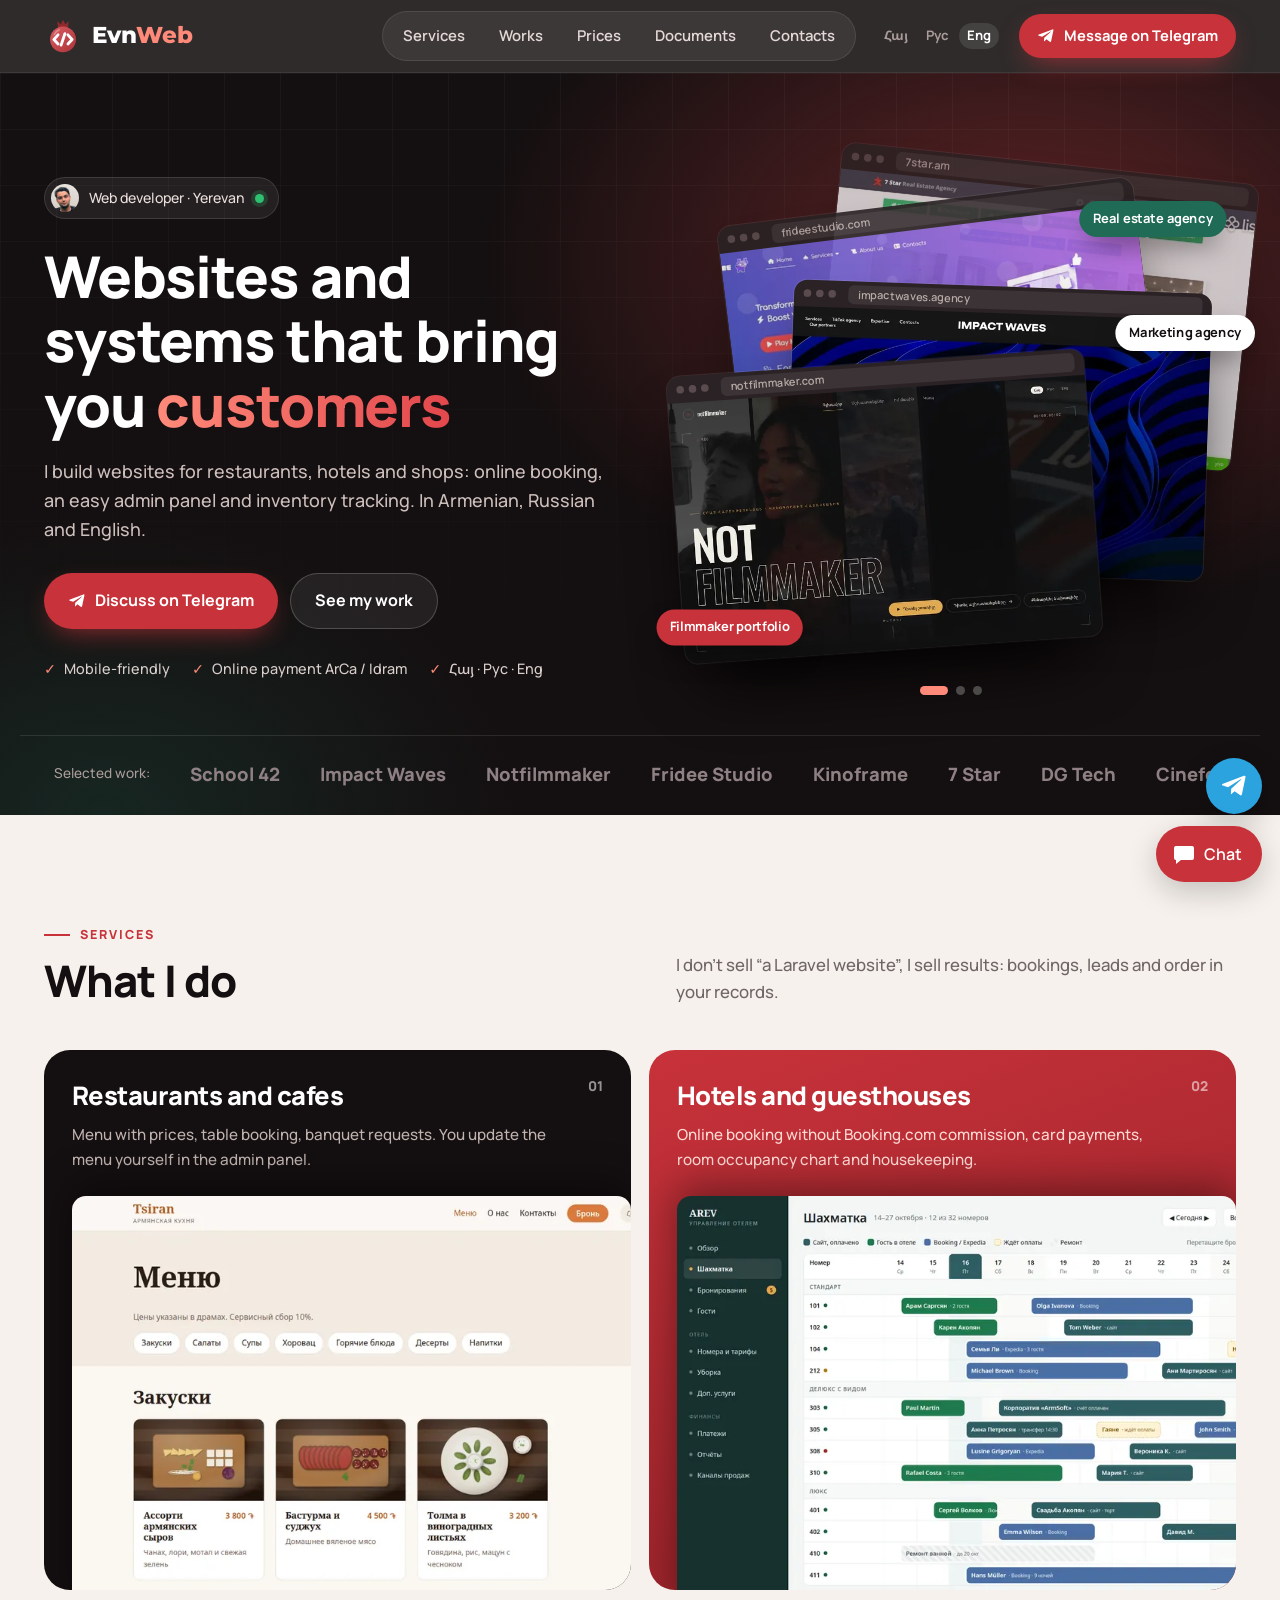
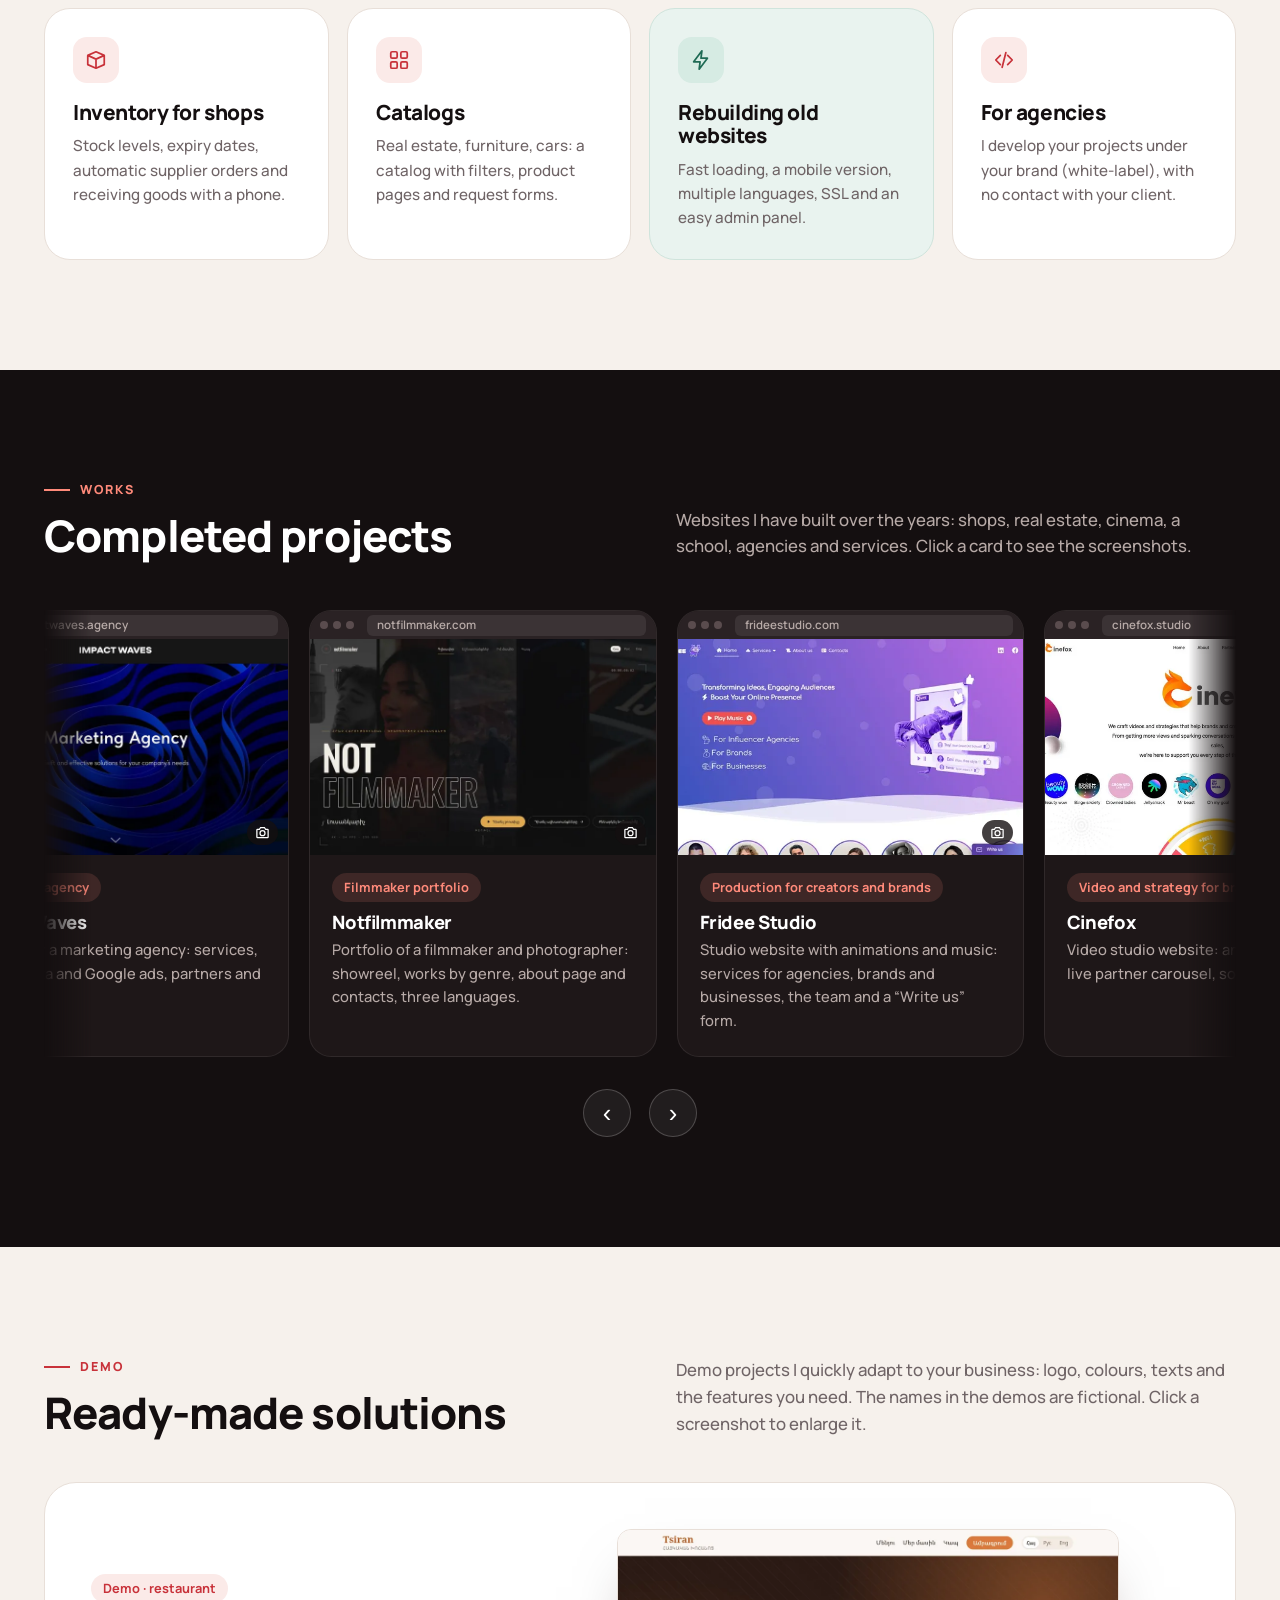
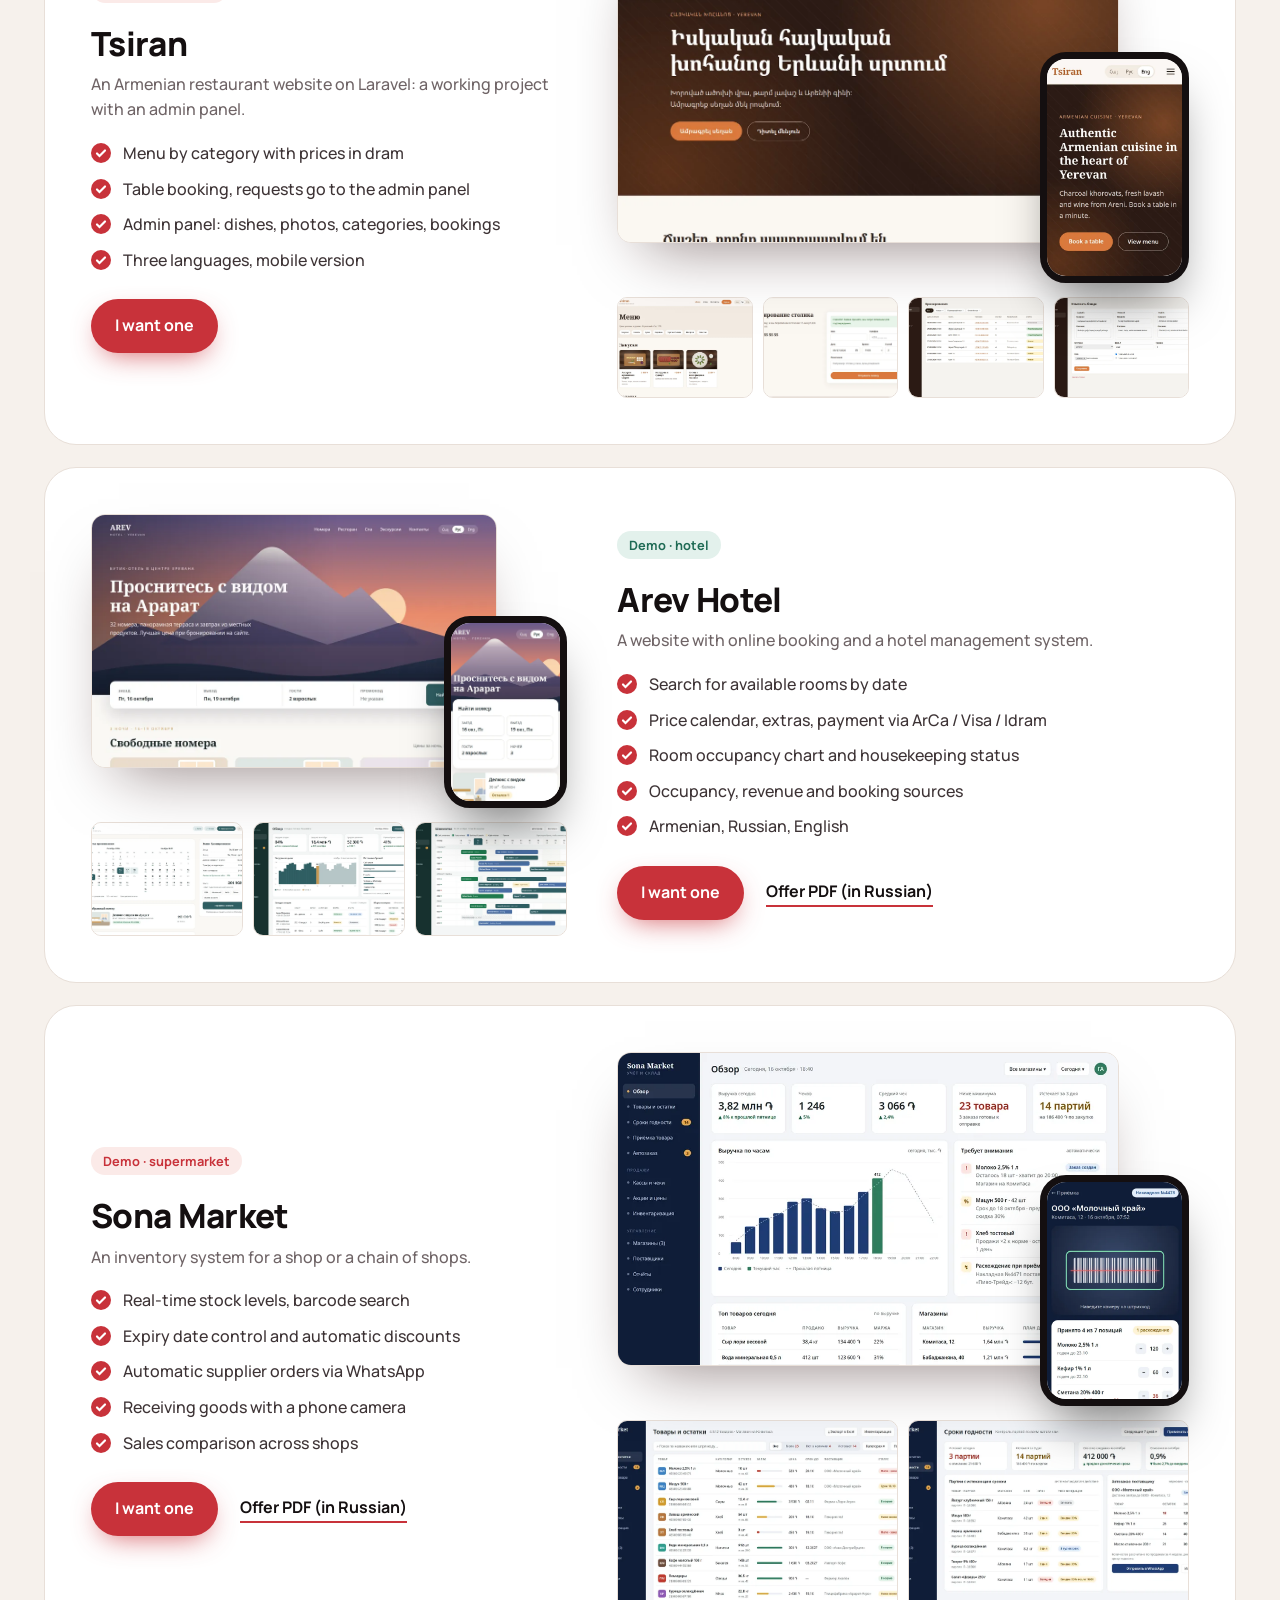
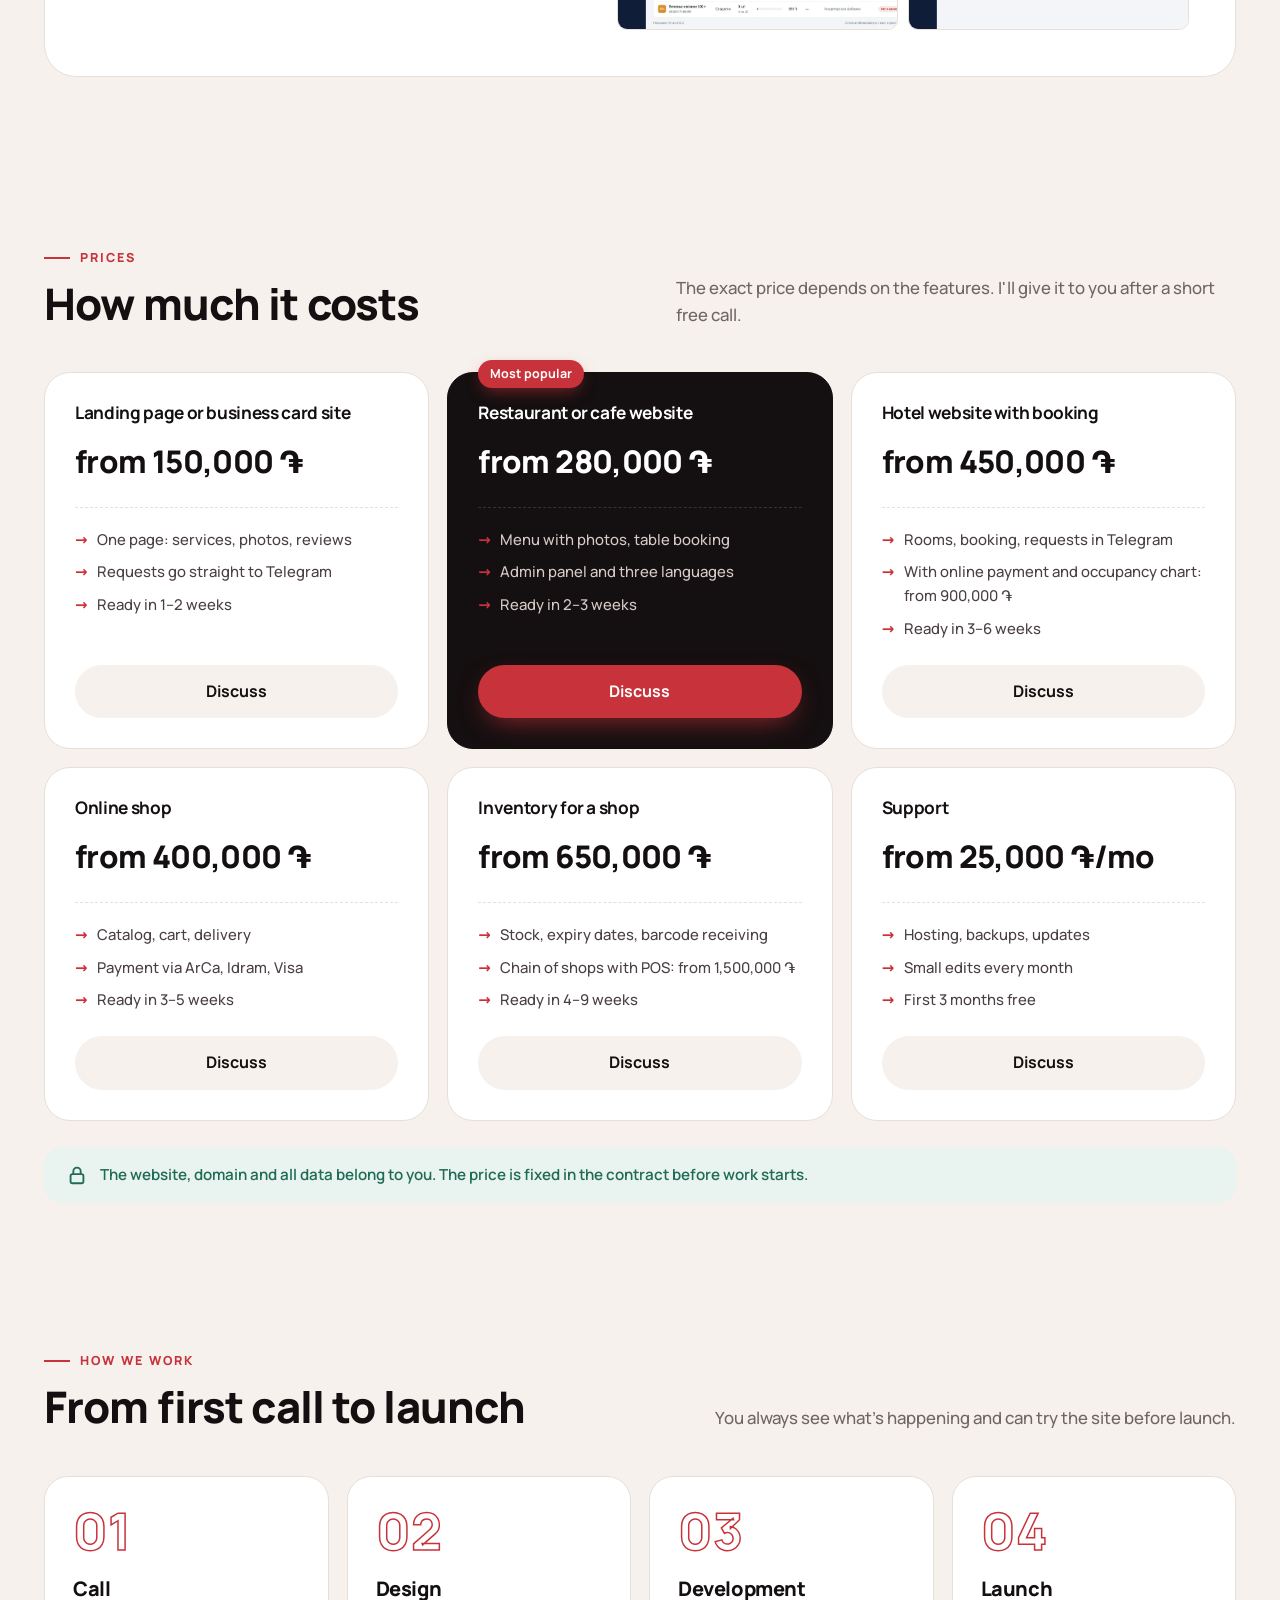
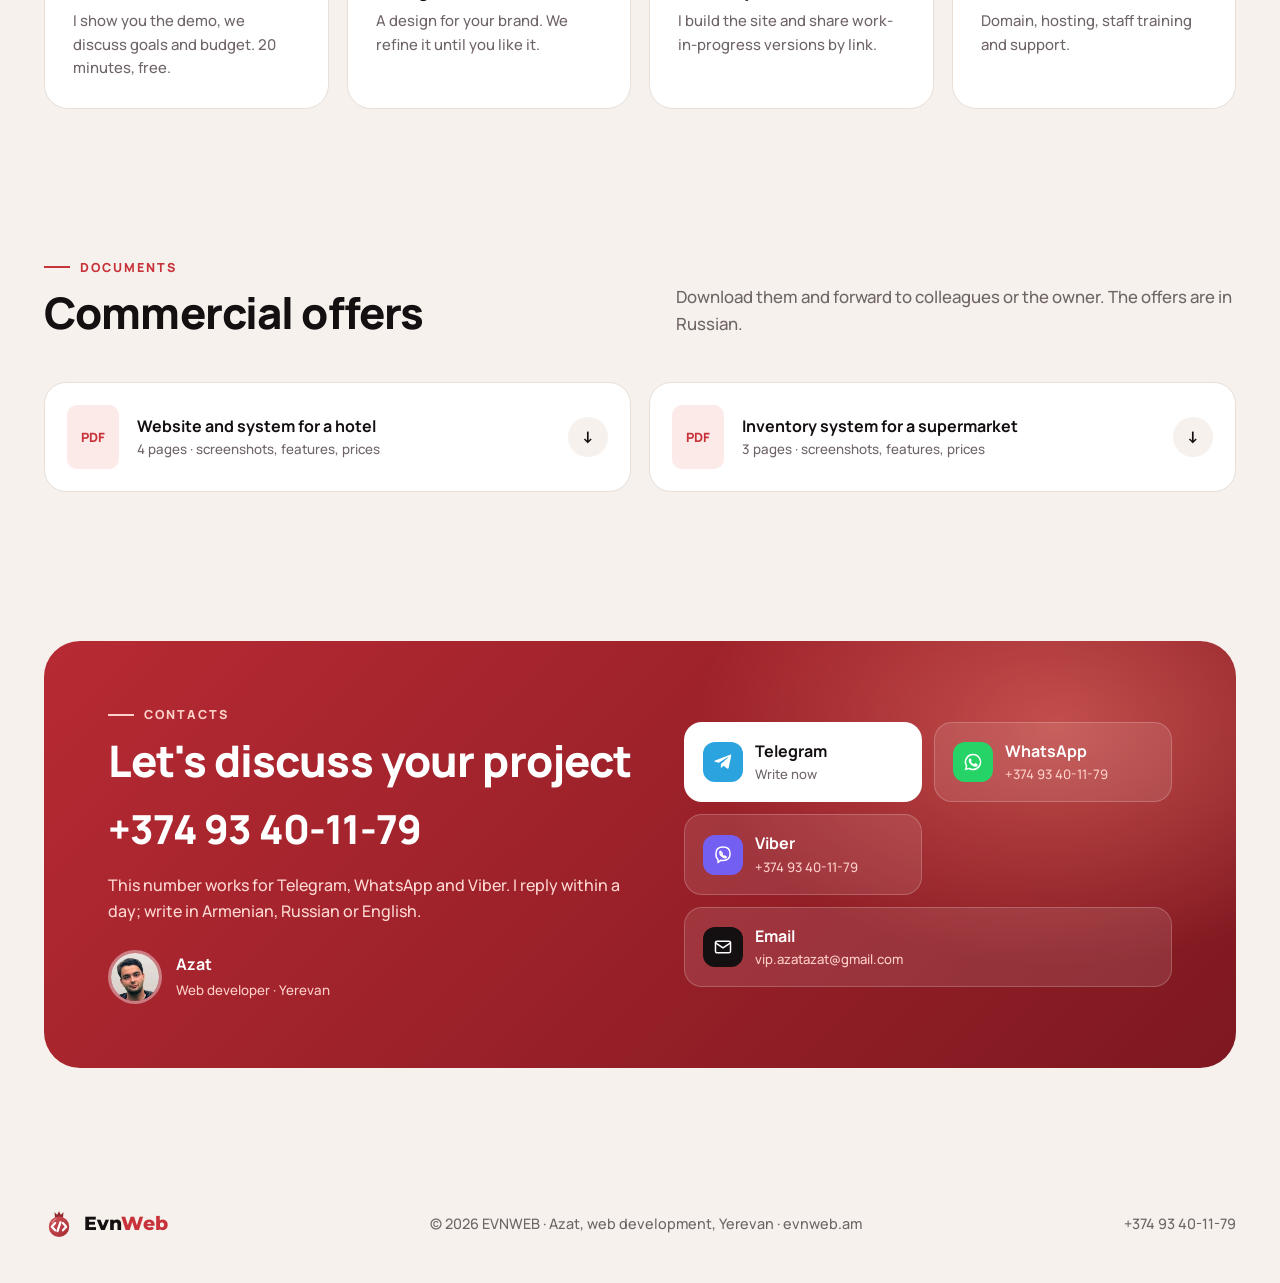
==== commit 26823aba: "Услуги: убран пустой зазор в карточках 01/02, скриншоты Tsiran с фото блюд Co-Authored-By: Claude Op" ====
--- a/site/en/index.html
+++ b/site/en/index.html
@@ -37,7 +37,7 @@
 <link rel="alternate" hreflang="x-default" href="https://evnweb.am/">
 <link rel="preload" href="../assets/fonts/Manrope-var-latin.woff2" as="font" type="font/woff2" crossorigin>
 <link rel="stylesheet" href="../assets/fonts/fonts.css?v=3">
-<link rel="stylesheet" href="../assets/css/site.css?v=10">
+<link rel="stylesheet" href="../assets/css/site.css?v=11">
 <script type="application/ld+json">{"@context":"https://schema.org","@graph":[{"@type":"ProfessionalService","@id":"https://evnweb.am/#business","name":"EVNWEB","url":"https://evnweb.am/en/","logo":"https://evnweb.am/assets/img/logo-180.png","image":"https://evnweb.am/assets/img/og.png","description":"Websites and business systems for restaurants, hotels and shops in Yerevan.","telephone":"+37493401179","email":"vip.azatazat@gmail.com","founder":{"@type":"Person","name":"Azat"},"address":{"@type":"PostalAddress","addressLocality":"Yerevan","addressCountry":"AM"},"geo":{"@type":"GeoCoordinates","latitude":40.1792,"longitude":44.4991},"areaServed":{"@type":"Country","name":"Armenia"},"availableLanguage":["hy","ru","en"],"priceRange":"150000–1500000 AMD","currenciesAccepted":"AMD","sameAs":["https://t.me/+37493401179","https://www.instagram.com/evnweb/"],"contactPoint":{"@type":"ContactPoint","telephone":"+37493401179","contactType":"customer service","availableLanguage":["Armenian","Russian","English"]},"hasOfferCatalog":{"@type":"OfferCatalog","name":"Website development","itemListElement":[{"@type":"Offer","itemOffered":{"@type":"Service","name":"Landing page or business card site"},"priceSpecification":{"@type":"PriceSpecification","minPrice":150000,"priceCurrency":"AMD"}},{"@type":"Offer","itemOffered":{"@type":"Service","name":"Restaurant or cafe website"},"priceSpecification":{"@type":"PriceSpecification","minPrice":280000,"priceCurrency":"AMD"}},{"@type":"Offer","itemOffered":{"@type":"Service","name":"Hotel website with booking"},"priceSpecification":{"@type":"PriceSpecification","minPrice":450000,"priceCurrency":"AMD"}},{"@type":"Offer","itemOffered":{"@type":"Service","name":"Online shop"},"priceSpecification":{"@type":"PriceSpecification","minPrice":400000,"priceCurrency":"AMD"}},{"@type":"Offer","itemOffered":{"@type":"Service","name":"Inventory for a shop"},"priceSpecification":{"@type":"PriceSpecification","minPrice":650000,"priceCurrency":"AMD"}},{"@type":"Offer","itemOffered":{"@type":"Service","name":"Support"},"priceSpecification":{"@type":"PriceSpecification","minPrice":25000,"priceCurrency":"AMD"}}]}},{"@type":"WebSite","@id":"https://evnweb.am/#website","url":"https://evnweb.am/","name":"EVNWEB","inLanguage":["hy","ru","en"],"publisher":{"@id":"https://evnweb.am/#business"}},{"@type":"WebPage","url":"https://evnweb.am/en/","name":"Website development in Yerevan: restaurants, hotels, shops | EVNWEB","description":"Website development in Yerevan for restaurants, hotels and shops: online booking, admin panel, inventory, 3 languages. Prices from 150,000 ֏.","inLanguage":"en","isPartOf":{"@id":"https://evnweb.am/#website"},"about":{"@id":"https://evnweb.am/#business"}}]}</script>
 <!-- Yandex.Metrika counter -->
 <script type="text/javascript">
--- a/site/assets/css/site.css
+++ b/site/assets/css/site.css
@@ -143,14 +143,15 @@
 .svc .ic svg { width: 22px; height: 22px; fill: none; stroke: currentColor; stroke-width: 1.9; stroke-linecap: round; stroke-linejoin: round; }
 .svc--green { background: var(--green-bg); border-color: #cfe4dc; }
 .svc--green .ic { background: #d6ebe3; color: var(--green); }
-.svc--big { grid-column: span 6; min-height: 500px; border: 0; color: #fff; padding-right: 60px; }
+.svc--big { grid-column: span 6; min-height: 540px; border: 0; color: #fff; padding-right: 60px; padding-bottom: 0; display: flex; flex-direction: column; }
 .svc--big h3 { font-size: 1.6rem; margin-top: 4px; }
 .svc--dark { background: var(--ink); }
 .svc--dark p { color: #bfb2af; }
 .svc--red { background: linear-gradient(160deg, #c8323a, #8f1f26); }
 .svc--red p { color: #ffd9d4; }
 .svc__n { position: absolute; top: 26px; right: 28px; font-weight: 800; font-size: .85rem; opacity: .55; }
-.svc__shot { position: absolute; left: 28px; right: -40px; bottom: -30px; height: 270px; border-radius: 14px; overflow: hidden; box-shadow: 0 -10px 40px rgba(0,0,0,.4); }
+.svc__shot { position: relative; flex: 1 0 300px; margin: 24px -60px -30px 0; border-radius: 14px; overflow: hidden; box-shadow: 0 -10px 40px rgba(0,0,0,.4); }
+.svc__shot img { position: absolute; inset: 0; }
 .svc__shot img { width: 100%; height: 100%; object-fit: cover; object-position: top left; }
 
 /* выполненные проекты (разметка из scripts/projects.py) */
@@ -300,8 +301,8 @@
   .projects > .pj { flex-basis: 84%; }
   .carousel-nav { display: none; }
   .svc, .svc--big { grid-column: auto; }
-  .svc--big { min-height: 460px; padding-right: 28px; }
-  .svc__shot { height: 220px; }
+  .svc--big { min-height: 0; padding-right: 28px; }
+  .svc__shot { flex-basis: 240px; margin-right: -28px; }
   .case { padding: 24px; border-radius: 24px; }
   .shots__main { padding: 0 44px 30px 0; }
   .shots__row { gap: 8px; }
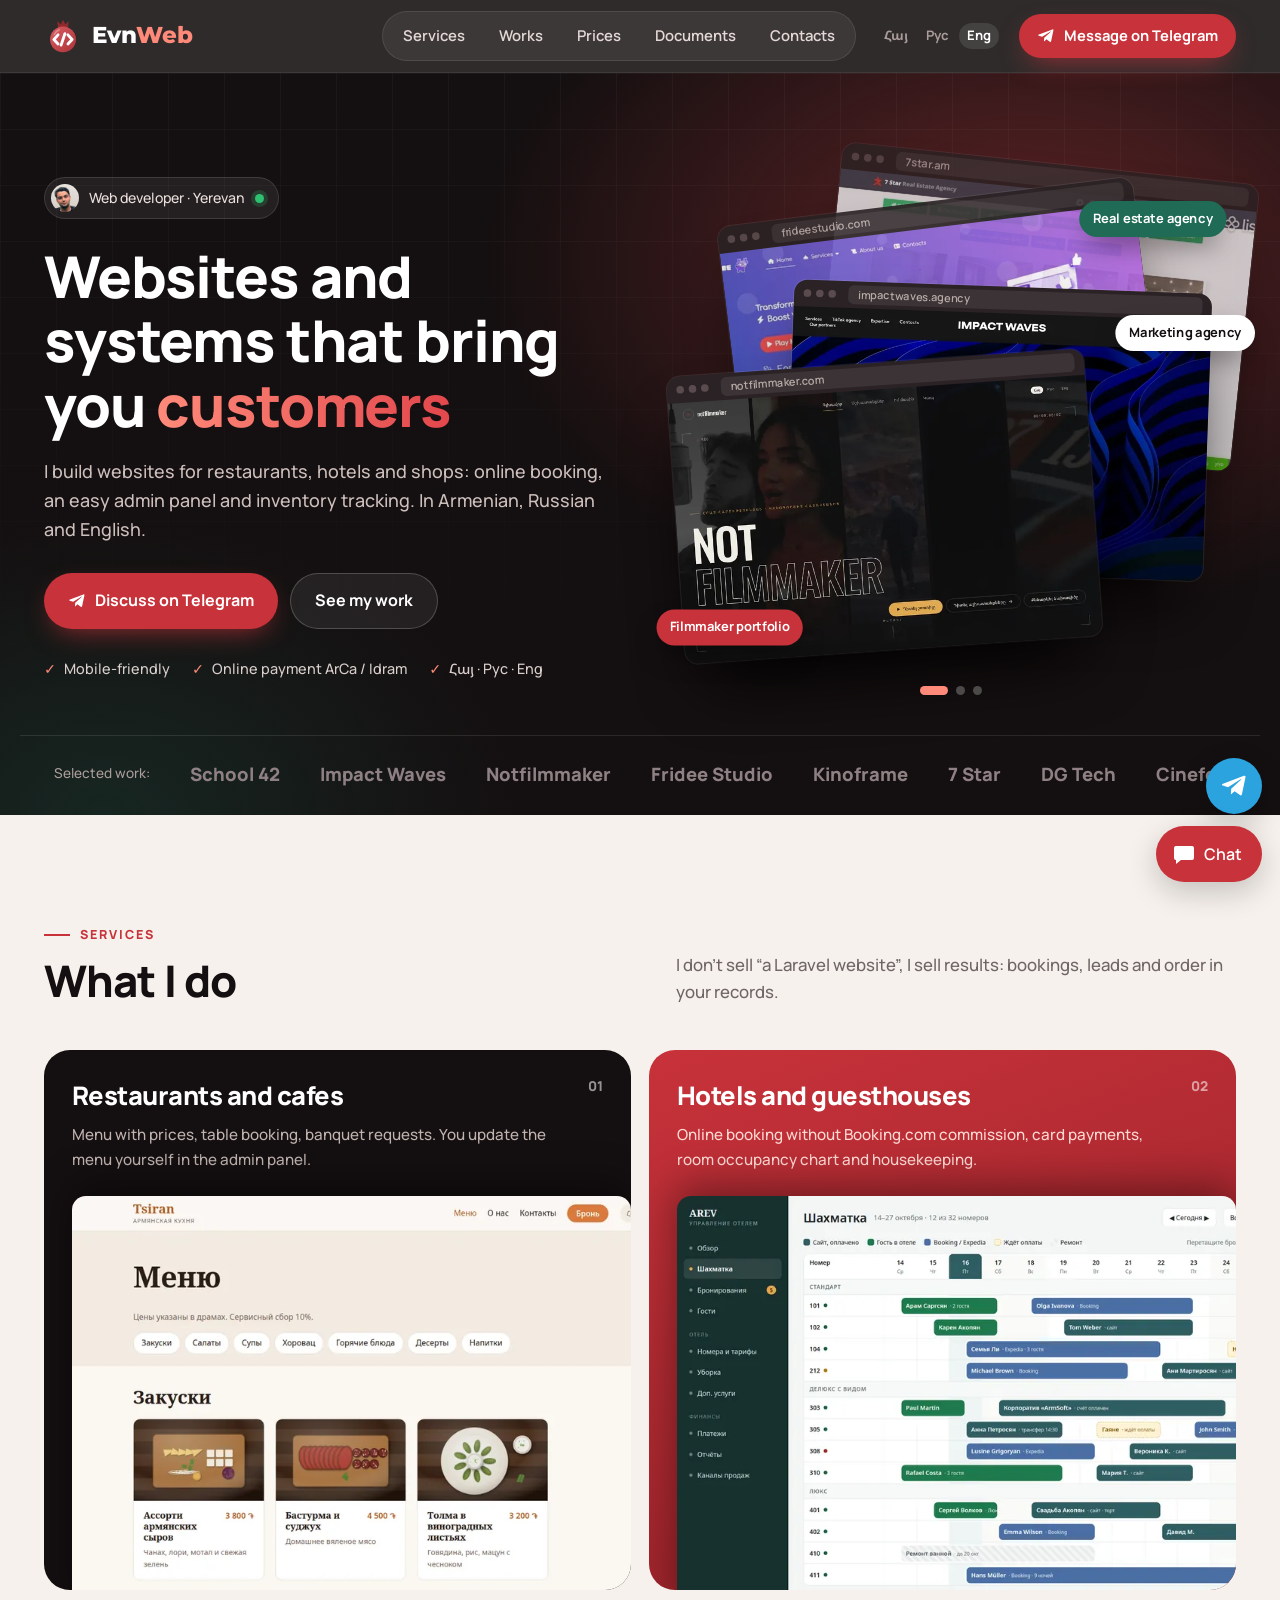
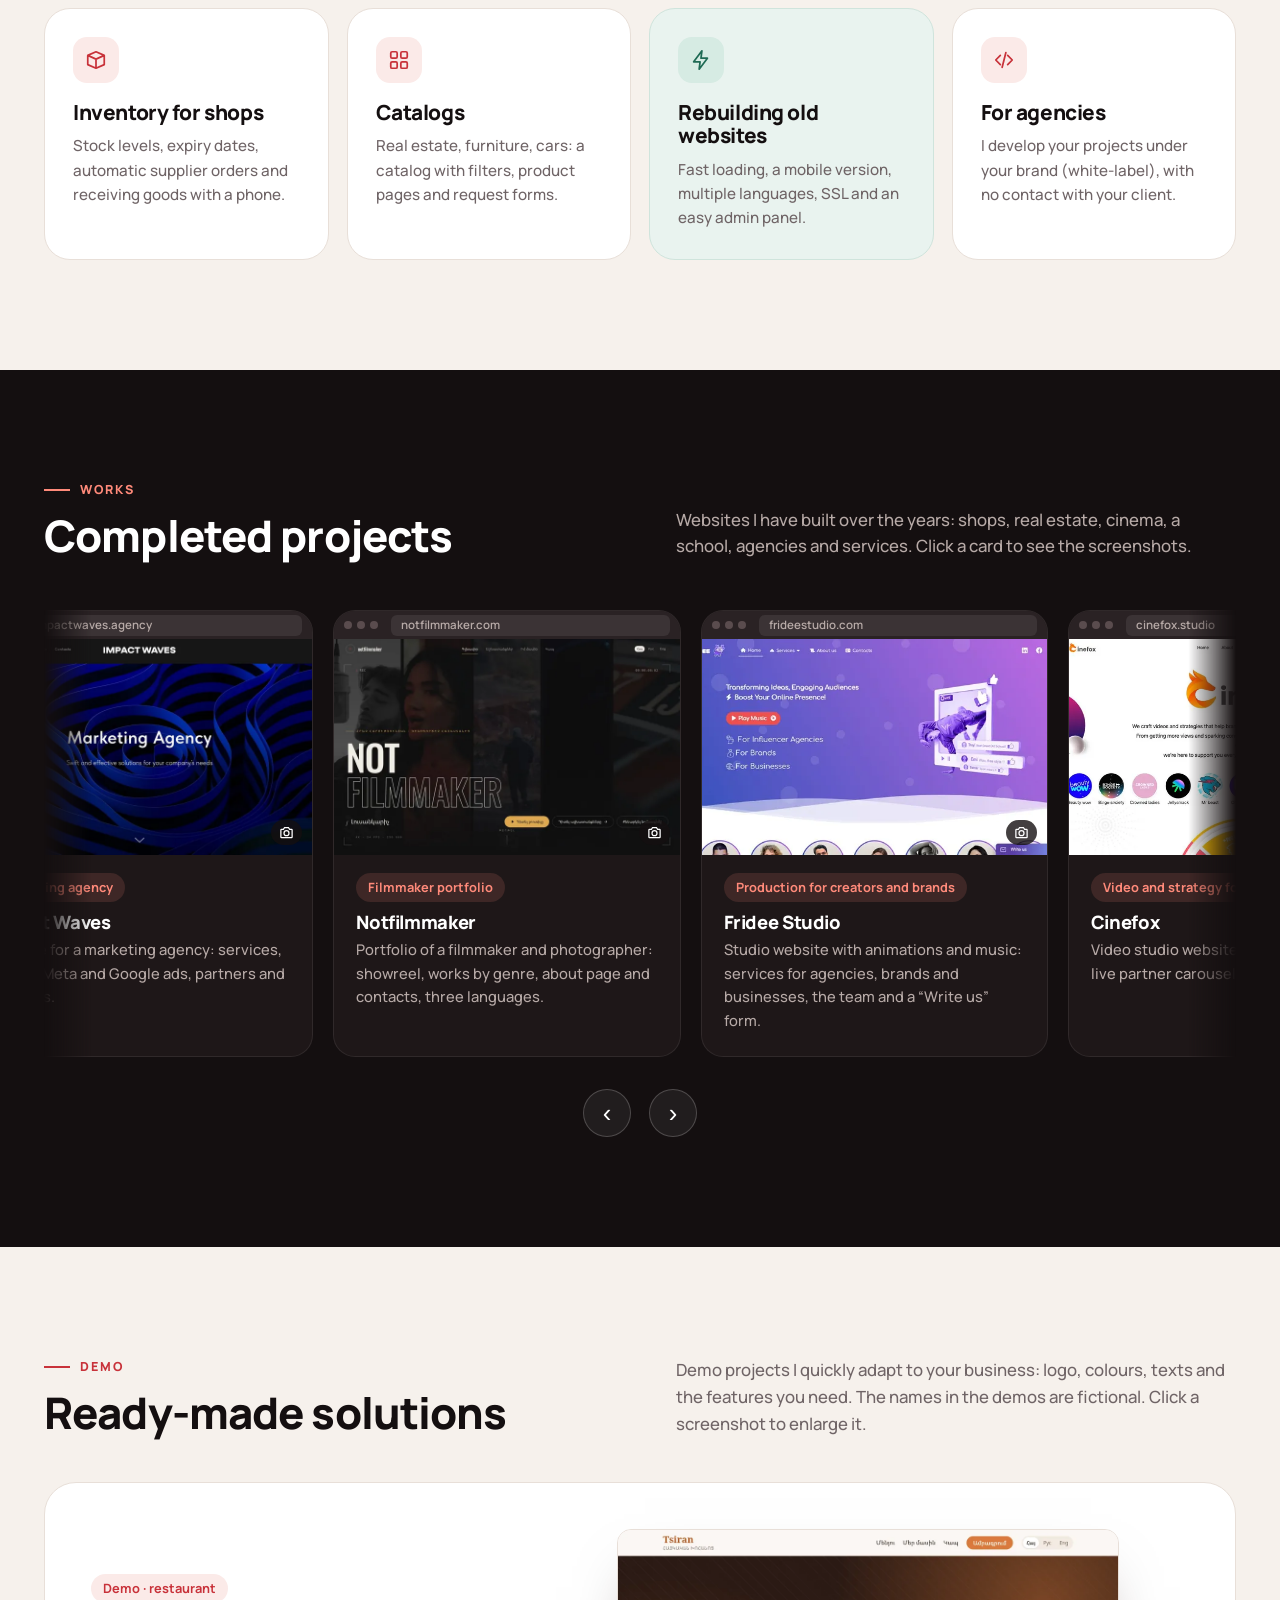
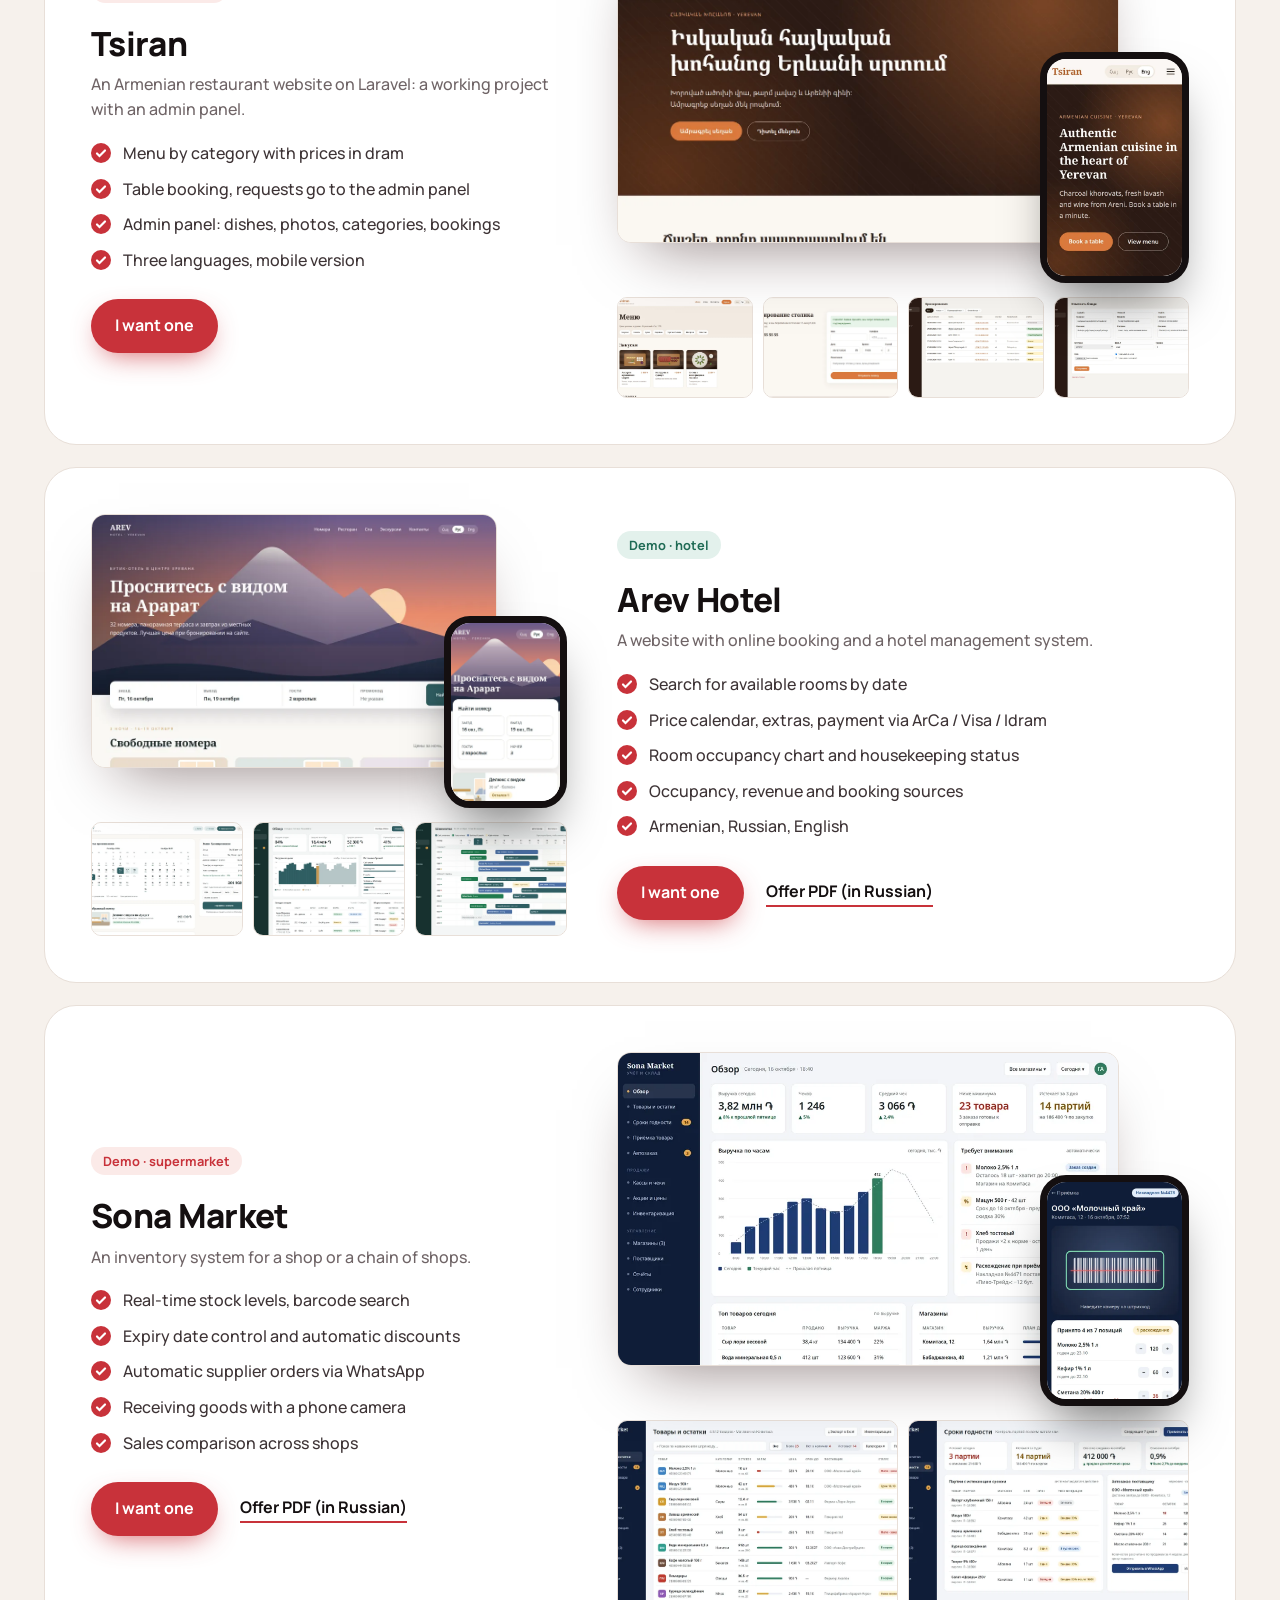
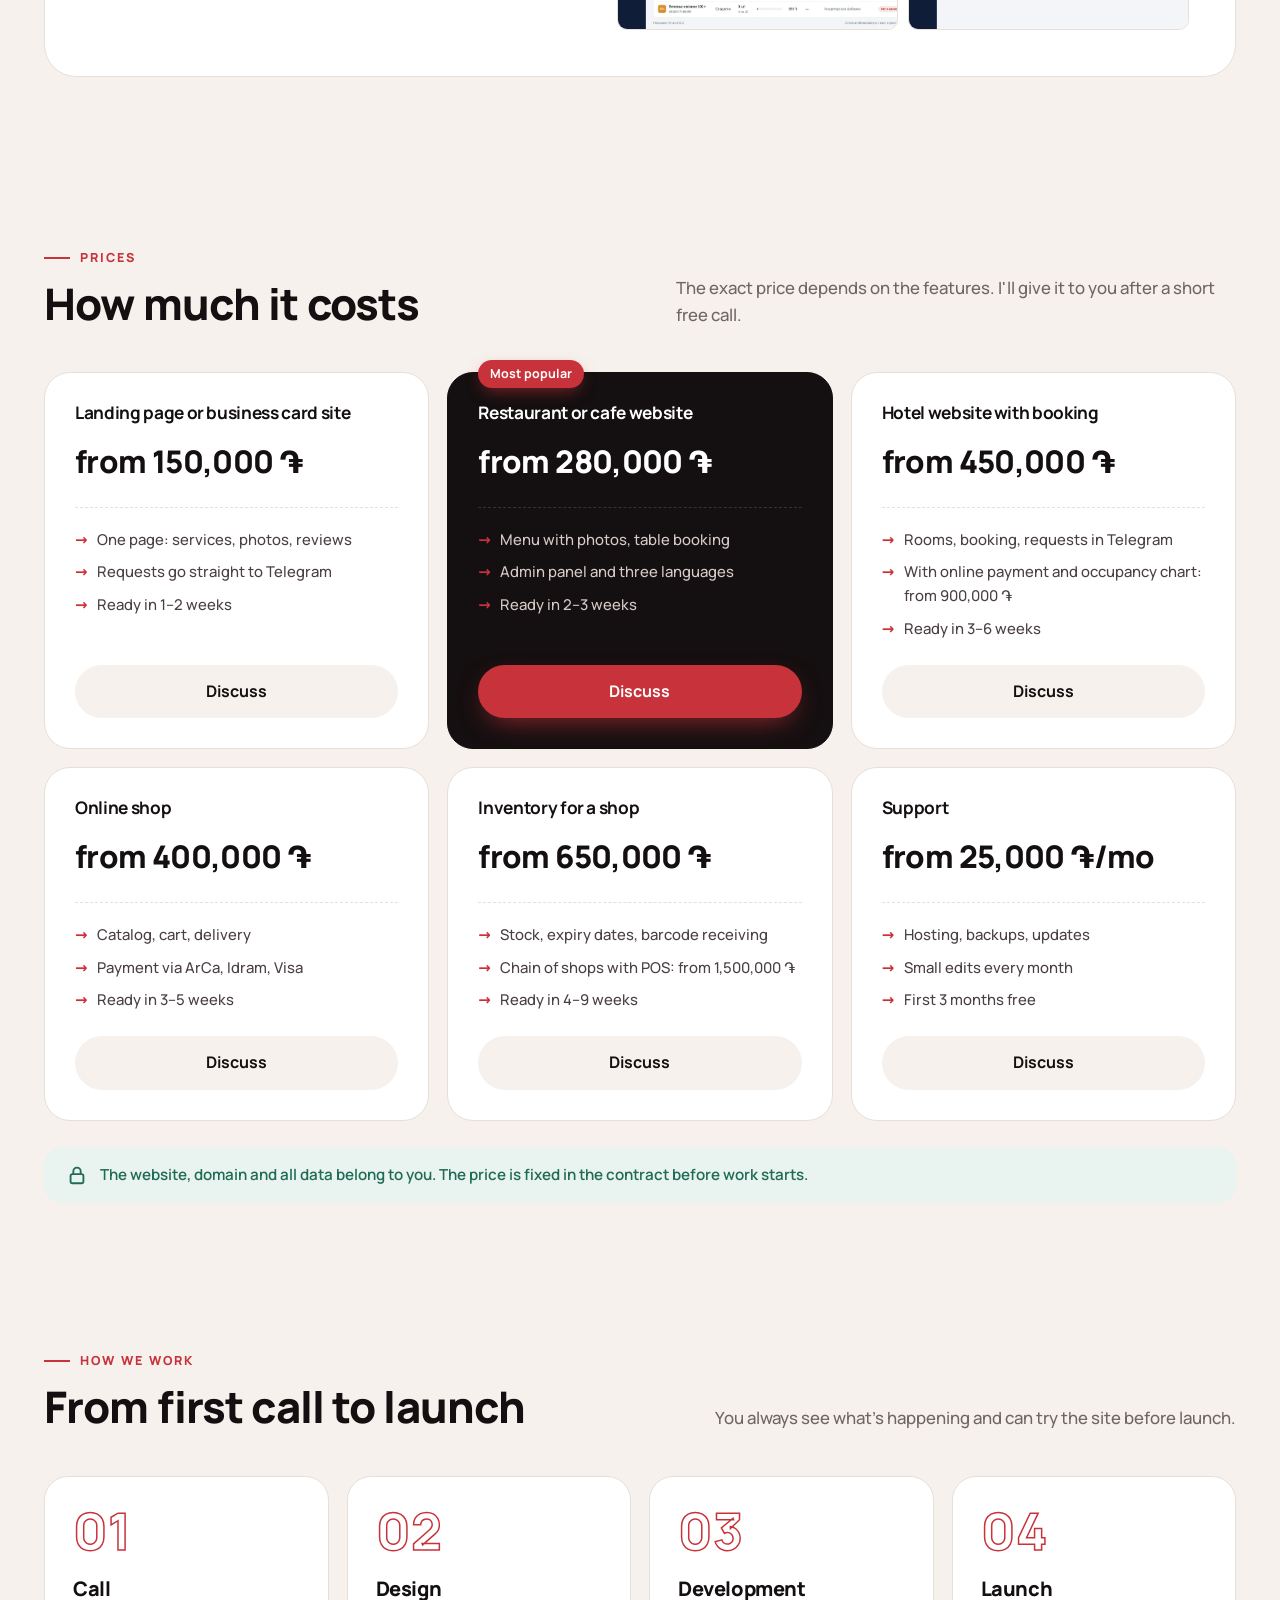
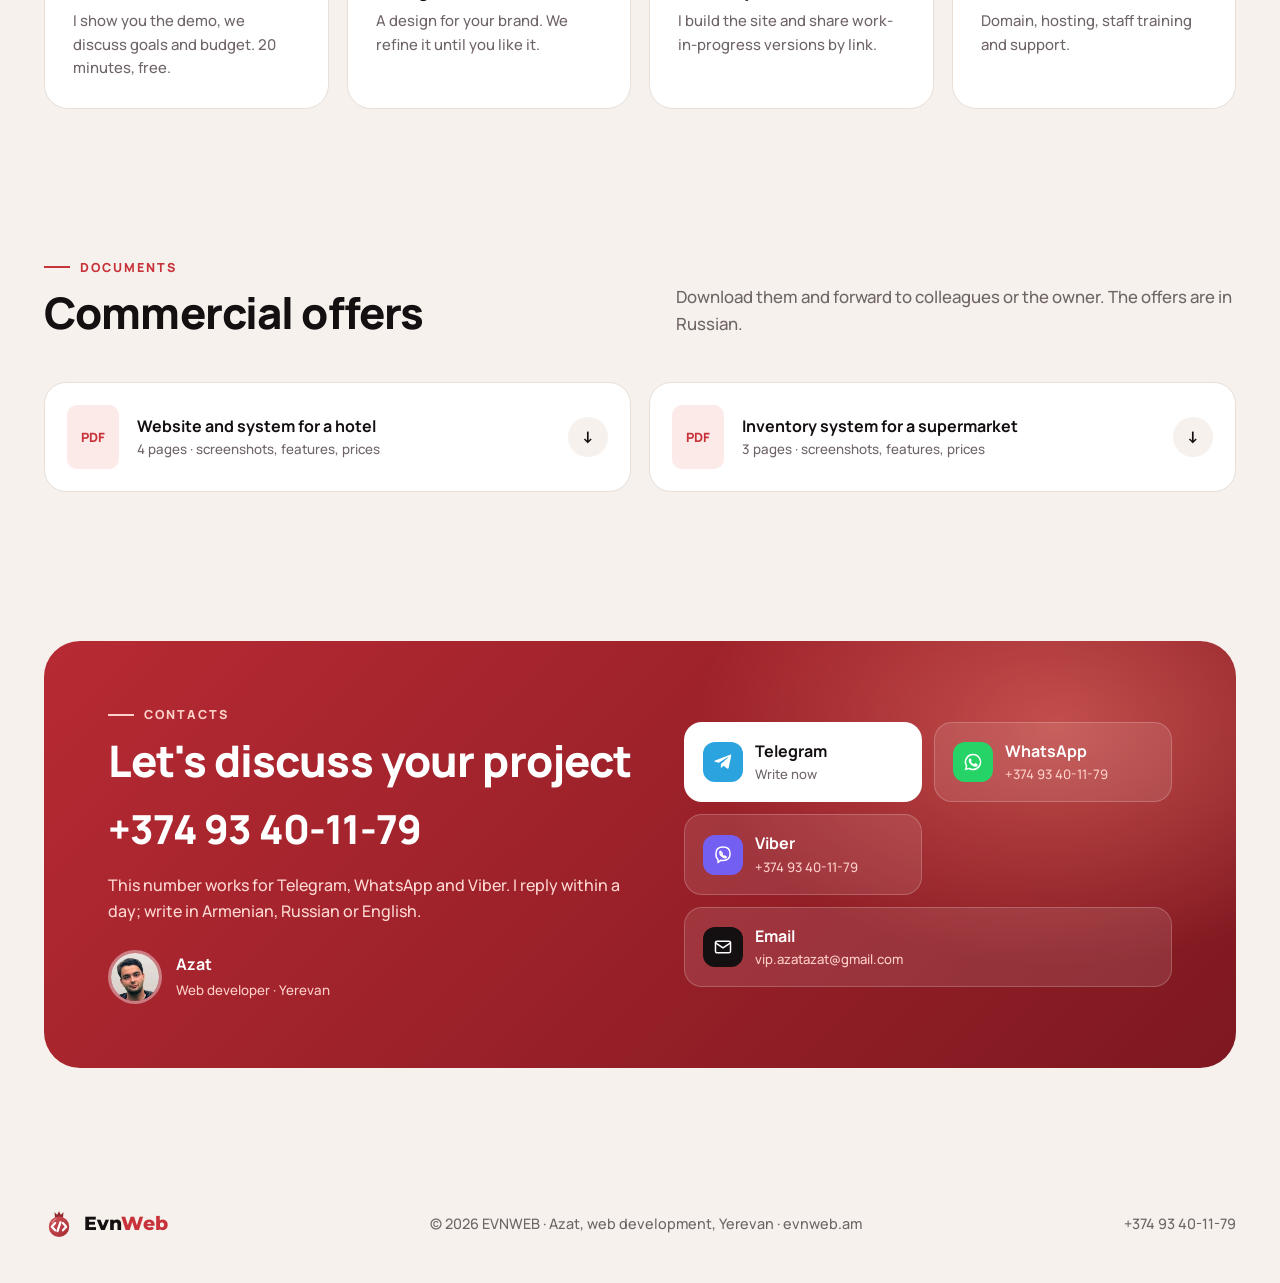
==== commit c0e73bd4: "Tsiran: сброс кеша браузера для новых скриншотов с блюдами Co-Authored-By: Claude Opus 5.5 (1M conte" ====
--- a/site/en/index.html
+++ b/site/en/index.html
@@ -88,7 +88,7 @@
         <span class="fan__tag fan__tag--1">Filmmaker portfolio</span><span class="fan__tag fan__tag--2">Marketing agency</span><span class="fan__tag fan__tag--3">Real estate agency</span>
       </div>
       <div class="scene scene--tg">
-        <div class="tg__site"><img src="../assets/img/restaurant-1-wide.webp" alt="" loading="lazy" width="1100" height="687"><div class="tg__form"><b>Book a table</b><span>Today · 19:30 · 4 guests</span><em>Send</em></div></div>
+        <div class="tg__site"><img src="../assets/img/restaurant-1-wide.webp?v=2" alt="" loading="lazy"><div class="tg__form"><b>Book a table</b><span>Today · 19:30 · 4 guests</span><em>Send</em></div></div>
         <div class="tg__phone">
           <div class="tg__head"><span class="tg__av"><svg viewBox="0 0 40 40"><defs><linearGradient id="evs" x1="0" y1="0" x2="1" y2="1"><stop offset="0" stop-color="#fff" stop-opacity=".16"/><stop offset="1" stop-color="#000" stop-opacity=".18"/></linearGradient></defs><path d="M14.9 12.6 13.9 4.4l3.7 3.3L20 3l2.4 4.7 3.7-3.3-1 8.2Z" fill="#8f2a2e"/><circle cx="20" cy="23.6" r="13.6" fill="#d13d43"/><circle cx="20" cy="23.6" r="13.6" fill="url(#evs)"/><path d="M14.8 18.8 10.4 23.6l4.4 4.8M25.2 18.8l4.4 4.8-4.4 4.8M22 17.6l-4 12" fill="none" stroke="#fff" stroke-width="3" stroke-linecap="round" stroke-linejoin="round"/><path d="M10.8 18.4A10.8 10.8 0 0 1 16 13.4" fill="none" stroke="#fff" stroke-opacity=".35" stroke-width="1.6" stroke-linecap="round"/></svg></span><span><b>EVNWEB · leads</b><small>bot · online</small></span></div>
           <div class="tg__msgs">
@@ -123,7 +123,7 @@
 <section class="section" id="services"><div class="wrap">
   <div class="section__head"><div><div class="eyebrow">Services</div><h2>What I do</h2></div><p>I don&#x27;t sell “a Laravel website”, I sell results: bookings, leads and order in your records.</p></div>
   <div class="bento">
-    <div class="svc svc--big svc--dark"><span class="svc__n">01</span><h3>Restaurants and cafes</h3><p>Menu with prices, table booking, banquet requests. You update the menu yourself in the admin panel.</p><div class="svc__shot"><img src="../assets/img/restaurant-2-wide.webp" alt="Menu with prices" loading="lazy" width="900" height="562"></div></div>
+    <div class="svc svc--big svc--dark"><span class="svc__n">01</span><h3>Restaurants and cafes</h3><p>Menu with prices, table booking, banquet requests. You update the menu yourself in the admin panel.</p><div class="svc__shot"><img src="../assets/img/restaurant-2-wide.webp?v=2" alt="Menu with prices" loading="lazy"></div></div>
     <div class="svc svc--big svc--red"><span class="svc__n">02</span><h3>Hotels and guesthouses</h3><p>Online booking without Booking.com commission, card payments, room occupancy chart and housekeeping.</p><div class="svc__shot"><img src="../assets/img/hotel-4-t.webp" alt="Room occupancy chart" loading="lazy" width="900" height="562"></div></div>
     <div class="svc"><div class="ic"><svg viewBox="0 0 24 24"><path d="m3 7 9-4 9 4-9 4-9-4ZM3 7v10l9 4 9-4V7M12 11v10"/></svg></div><h3>Inventory for shops</h3><p>Stock levels, expiry dates, automatic supplier orders and receiving goods with a phone.</p></div>
     <div class="svc"><div class="ic"><svg viewBox="0 0 24 24"><rect x="3" y="3" width="7" height="7" rx="1.5"/><rect x="14" y="3" width="7" height="7" rx="1.5"/><rect x="3" y="14" width="7" height="7" rx="1.5"/><rect x="14" y="14" width="7" height="7" rx="1.5"/></svg></div><h3>Catalogs</h3><p>Real estate, furniture, cars: a catalog with filters, product pages and request forms.</p></div>
@@ -217,8 +217,8 @@
       <div class="case__actions"><a class="btn" href="https://t.me/+37493401179" target="_blank" rel="noopener">I want one</a></div>
     </div>
     <div class="shots" data-g>
-      <div class="shots__main"><button class="shots__big" data-full="../assets/img/restaurant-1.webp" data-cap="Home page (Armenian)" aria-label="Home page (Armenian)"><img src="../assets/img/restaurant-1-wide.webp" alt="Home page (Armenian)" loading="lazy" width="1100" height="687"></button><button class="shots__phone" data-full="../assets/img/restaurant-4.webp" data-cap="Mobile version (English)" aria-label="Mobile version (English)"><img src="../assets/img/restaurant-4-t.webp" alt="Mobile version (English)" loading="lazy" width="480" height="746"></button></div>
-      <div class="shots__row"><button data-full="../assets/img/restaurant-2.webp" data-cap="Menu with prices" aria-label="Menu with prices"><img src="../assets/img/restaurant-2-wide.webp" alt="Menu with prices" loading="lazy" width="900" height="562"></button><button data-full="../assets/img/restaurant-3.webp" data-cap="Table booking" aria-label="Table booking"><img src="../assets/img/restaurant-3-t.webp" alt="Table booking" loading="lazy" width="900" height="457"></button><button data-full="../assets/img/restaurant-5.webp" data-cap="Admin panel: bookings" aria-label="Admin panel: bookings"><img src="../assets/img/restaurant-5-t.webp" alt="Admin panel: bookings" loading="lazy" width="900" height="563"></button><button data-full="../assets/img/restaurant-6.webp" data-cap="Admin panel: a dish in 3 languages" aria-label="Admin panel: a dish in 3 languages"><img src="../assets/img/restaurant-6-t.webp" alt="Admin panel: a dish in 3 languages" loading="lazy" width="900" height="563"></button></div>
+      <div class="shots__main"><button class="shots__big" data-full="../assets/img/restaurant-1.webp?v=2" data-cap="Home page (Armenian)" aria-label="Home page (Armenian)"><img src="../assets/img/restaurant-1-wide.webp?v=2" alt="Home page (Armenian)" loading="lazy"></button><button class="shots__phone" data-full="../assets/img/restaurant-4.webp?v=2" data-cap="Mobile version (English)" aria-label="Mobile version (English)"><img src="../assets/img/restaurant-4-t.webp?v=2" alt="Mobile version (English)" loading="lazy"></button></div>
+      <div class="shots__row"><button data-full="../assets/img/restaurant-2.webp?v=2" data-cap="Menu with prices" aria-label="Menu with prices"><img src="../assets/img/restaurant-2-wide.webp?v=2" alt="Menu with prices" loading="lazy"></button><button data-full="../assets/img/restaurant-3.webp" data-cap="Table booking" aria-label="Table booking"><img src="../assets/img/restaurant-3-t.webp" alt="Table booking" loading="lazy" width="900" height="457"></button><button data-full="../assets/img/restaurant-5.webp" data-cap="Admin panel: bookings" aria-label="Admin panel: bookings"><img src="../assets/img/restaurant-5-t.webp" alt="Admin panel: bookings" loading="lazy" width="900" height="563"></button><button data-full="../assets/img/restaurant-6.webp" data-cap="Admin panel: a dish in 3 languages" aria-label="Admin panel: a dish in 3 languages"><img src="../assets/img/restaurant-6-t.webp" alt="Admin panel: a dish in 3 languages" loading="lazy" width="900" height="563"></button></div>
     </div>
   </article>
 
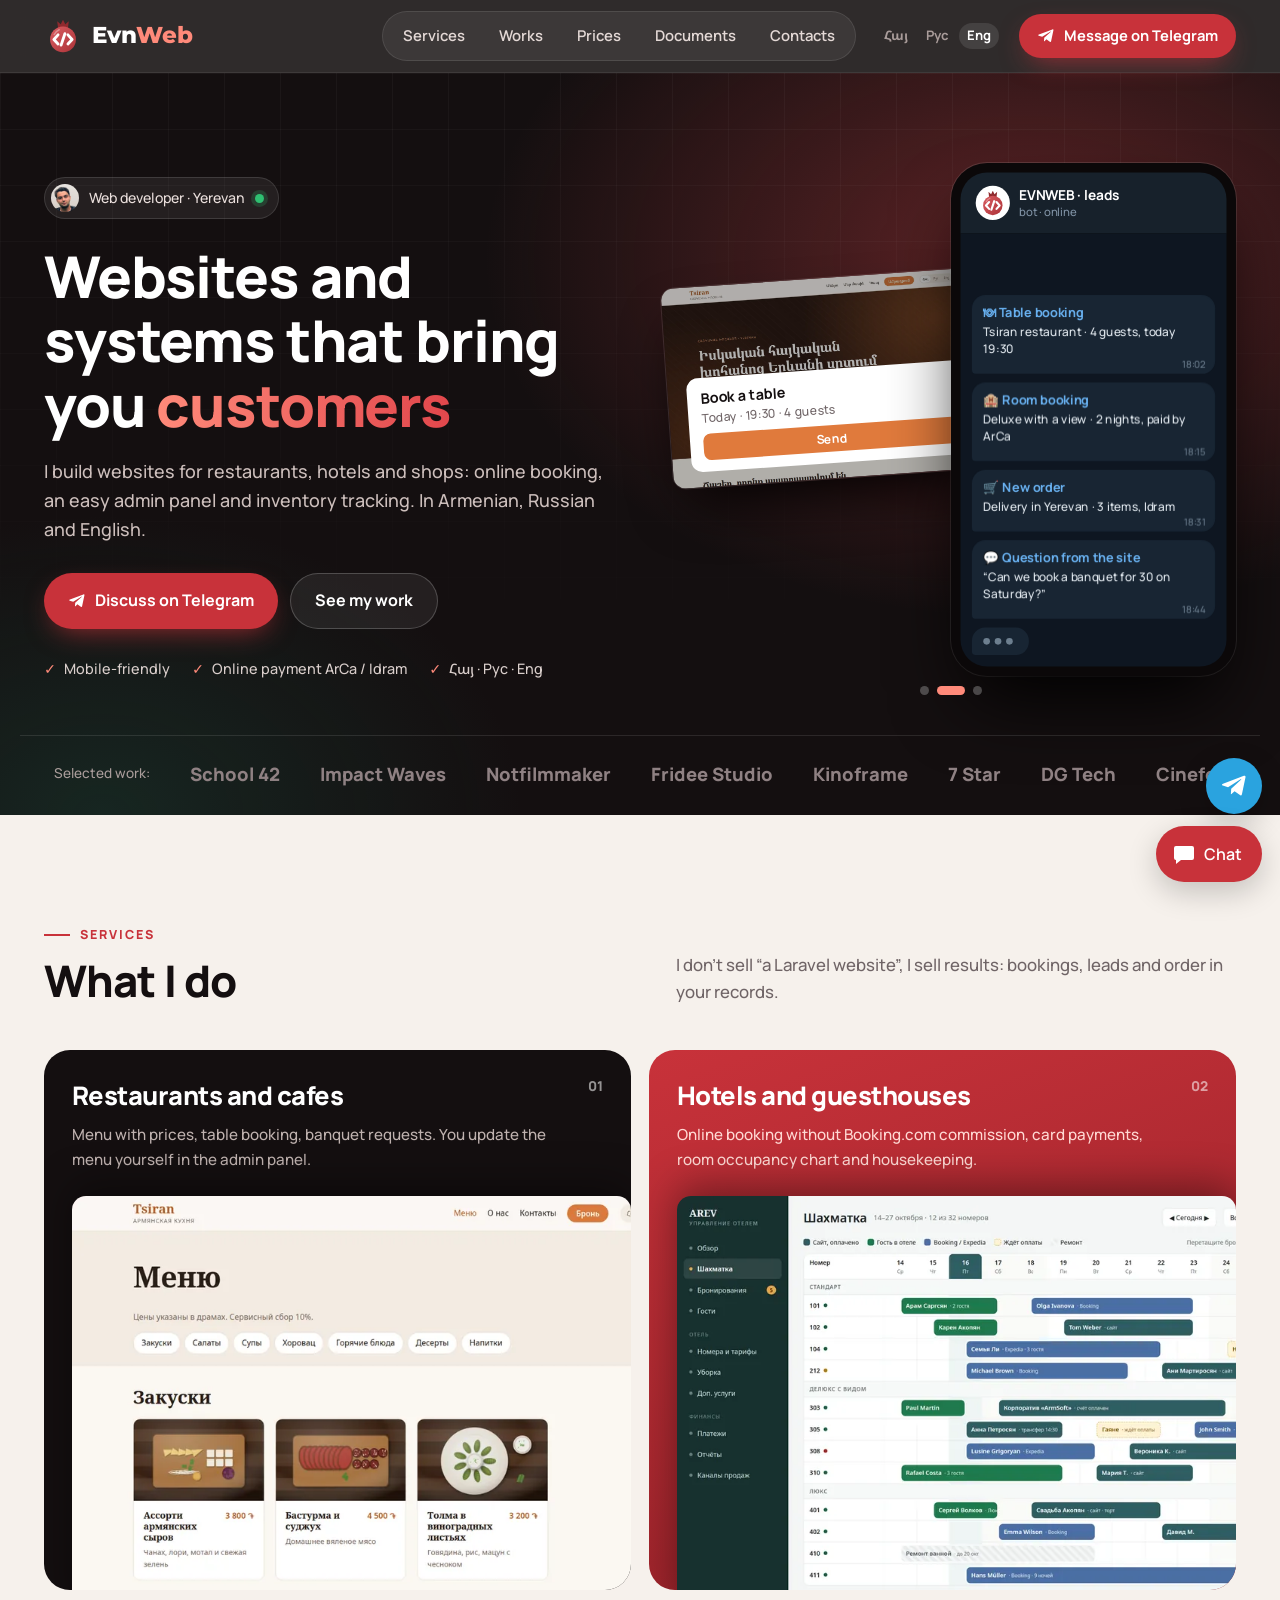
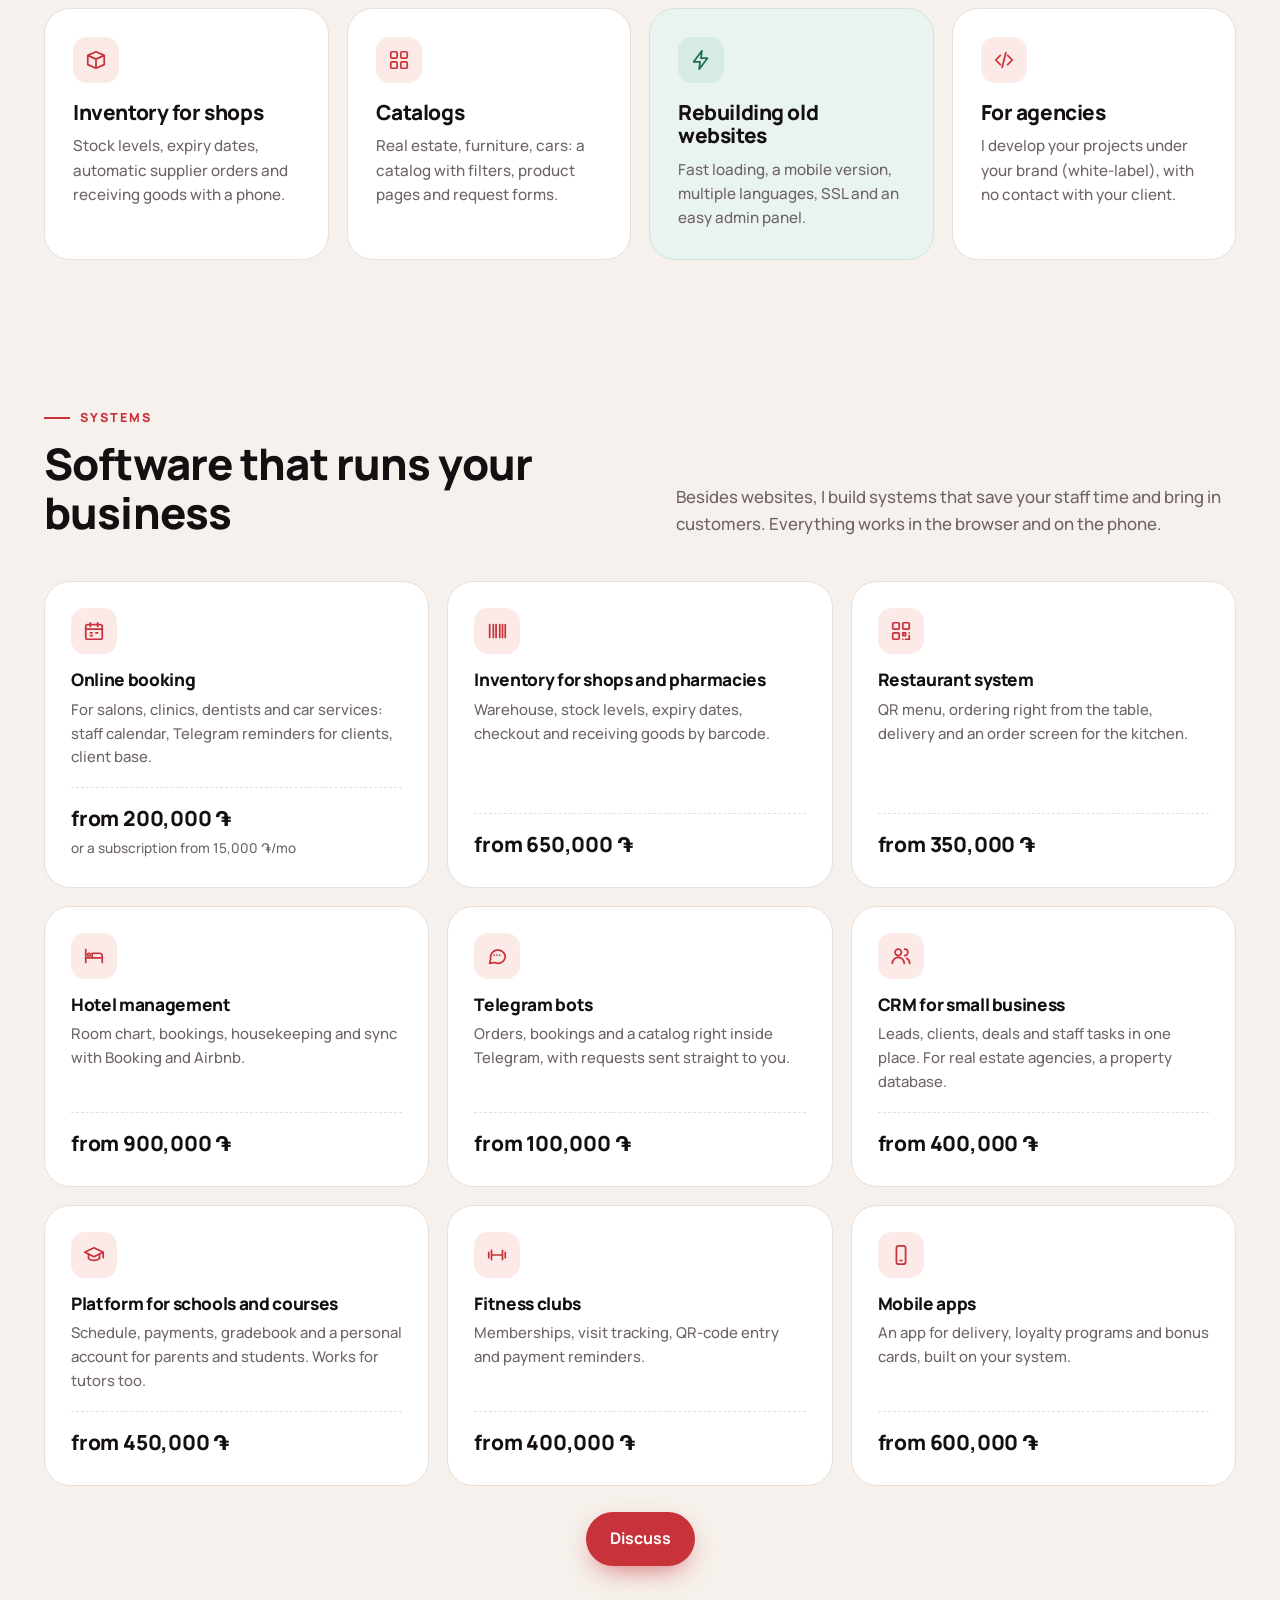
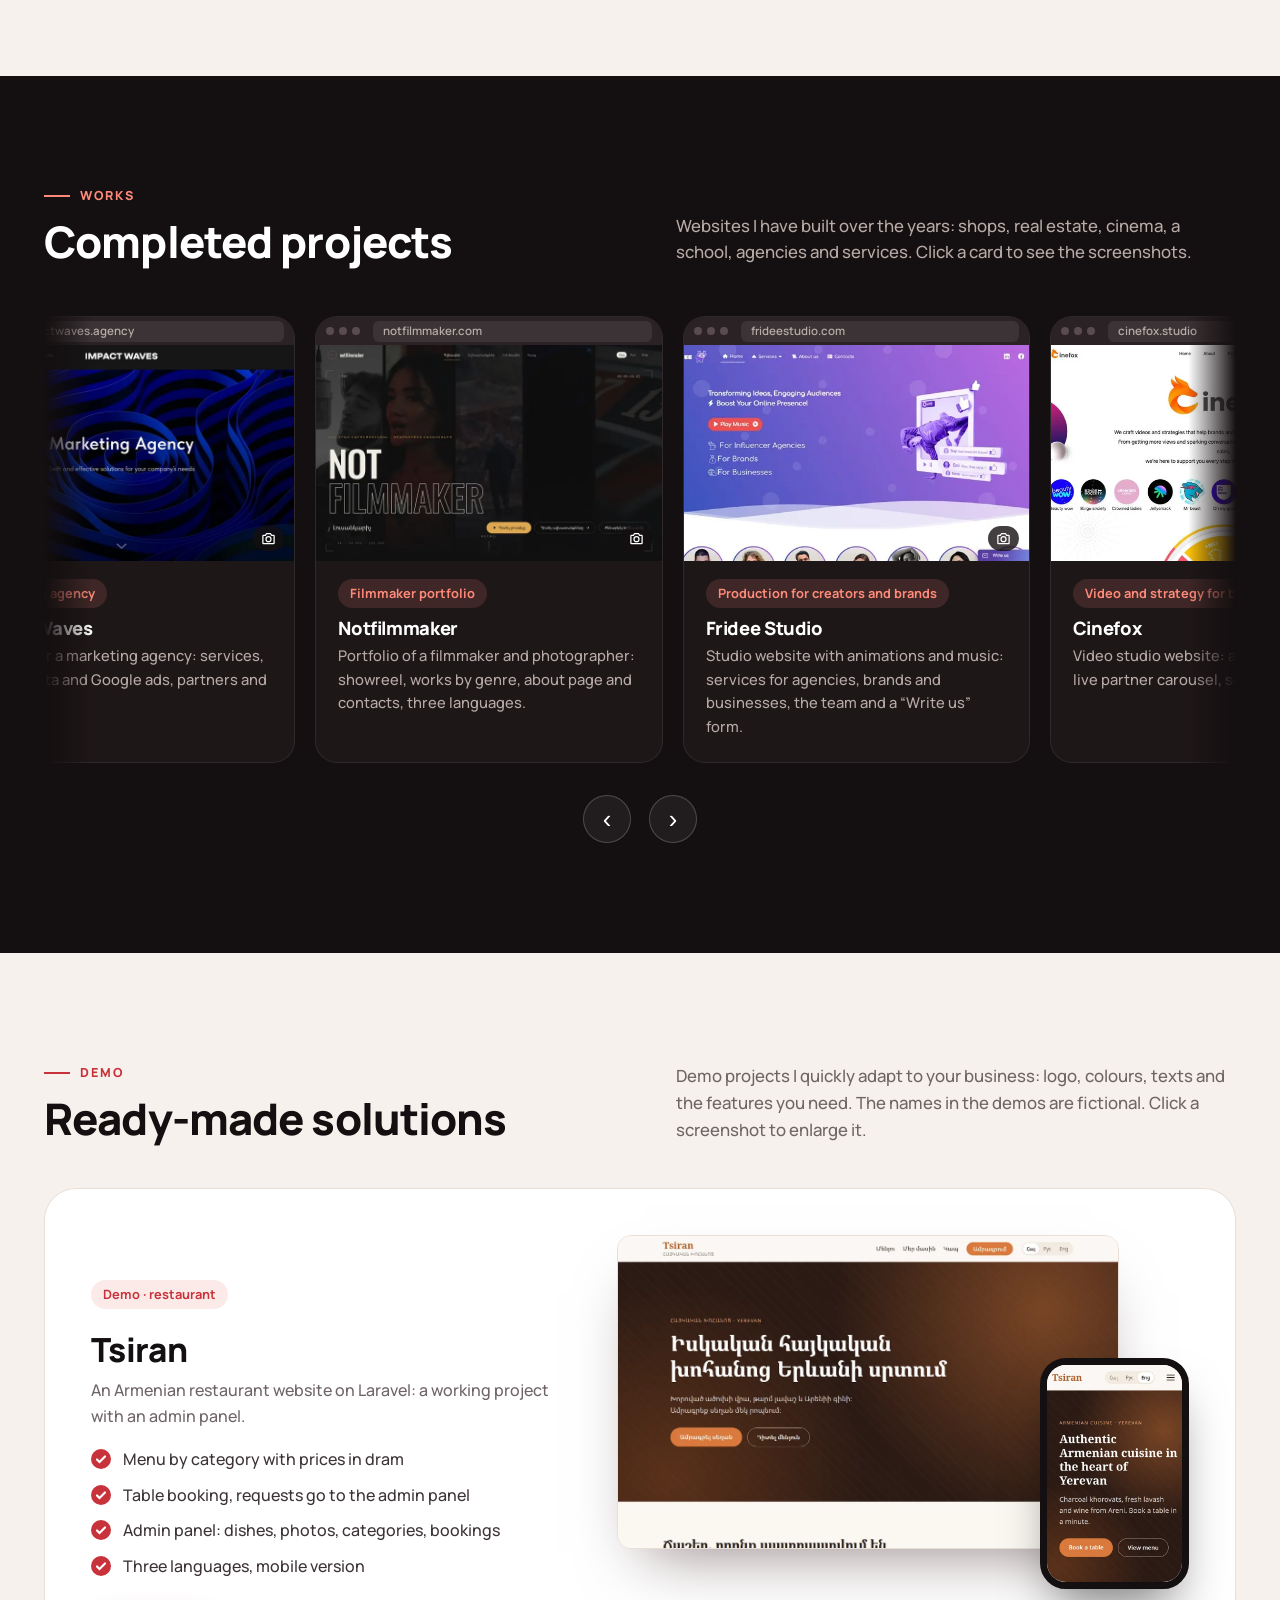
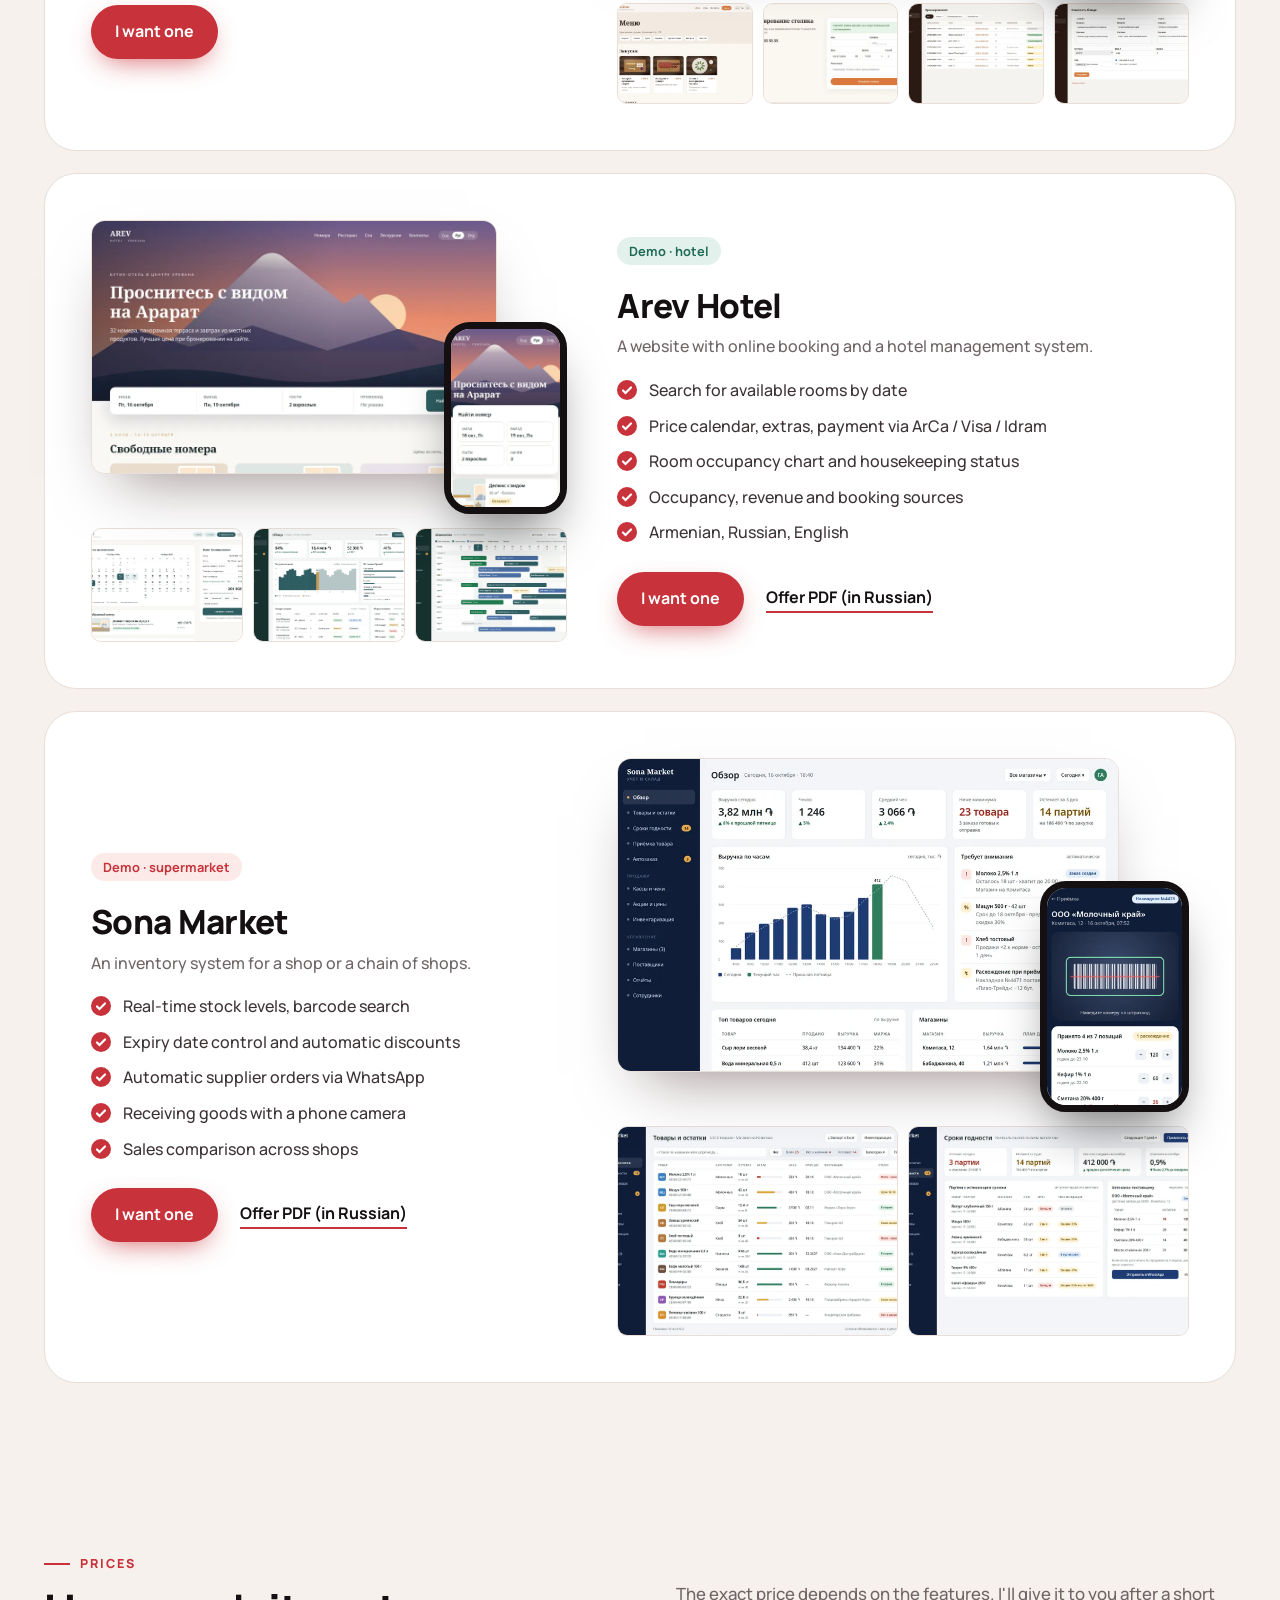
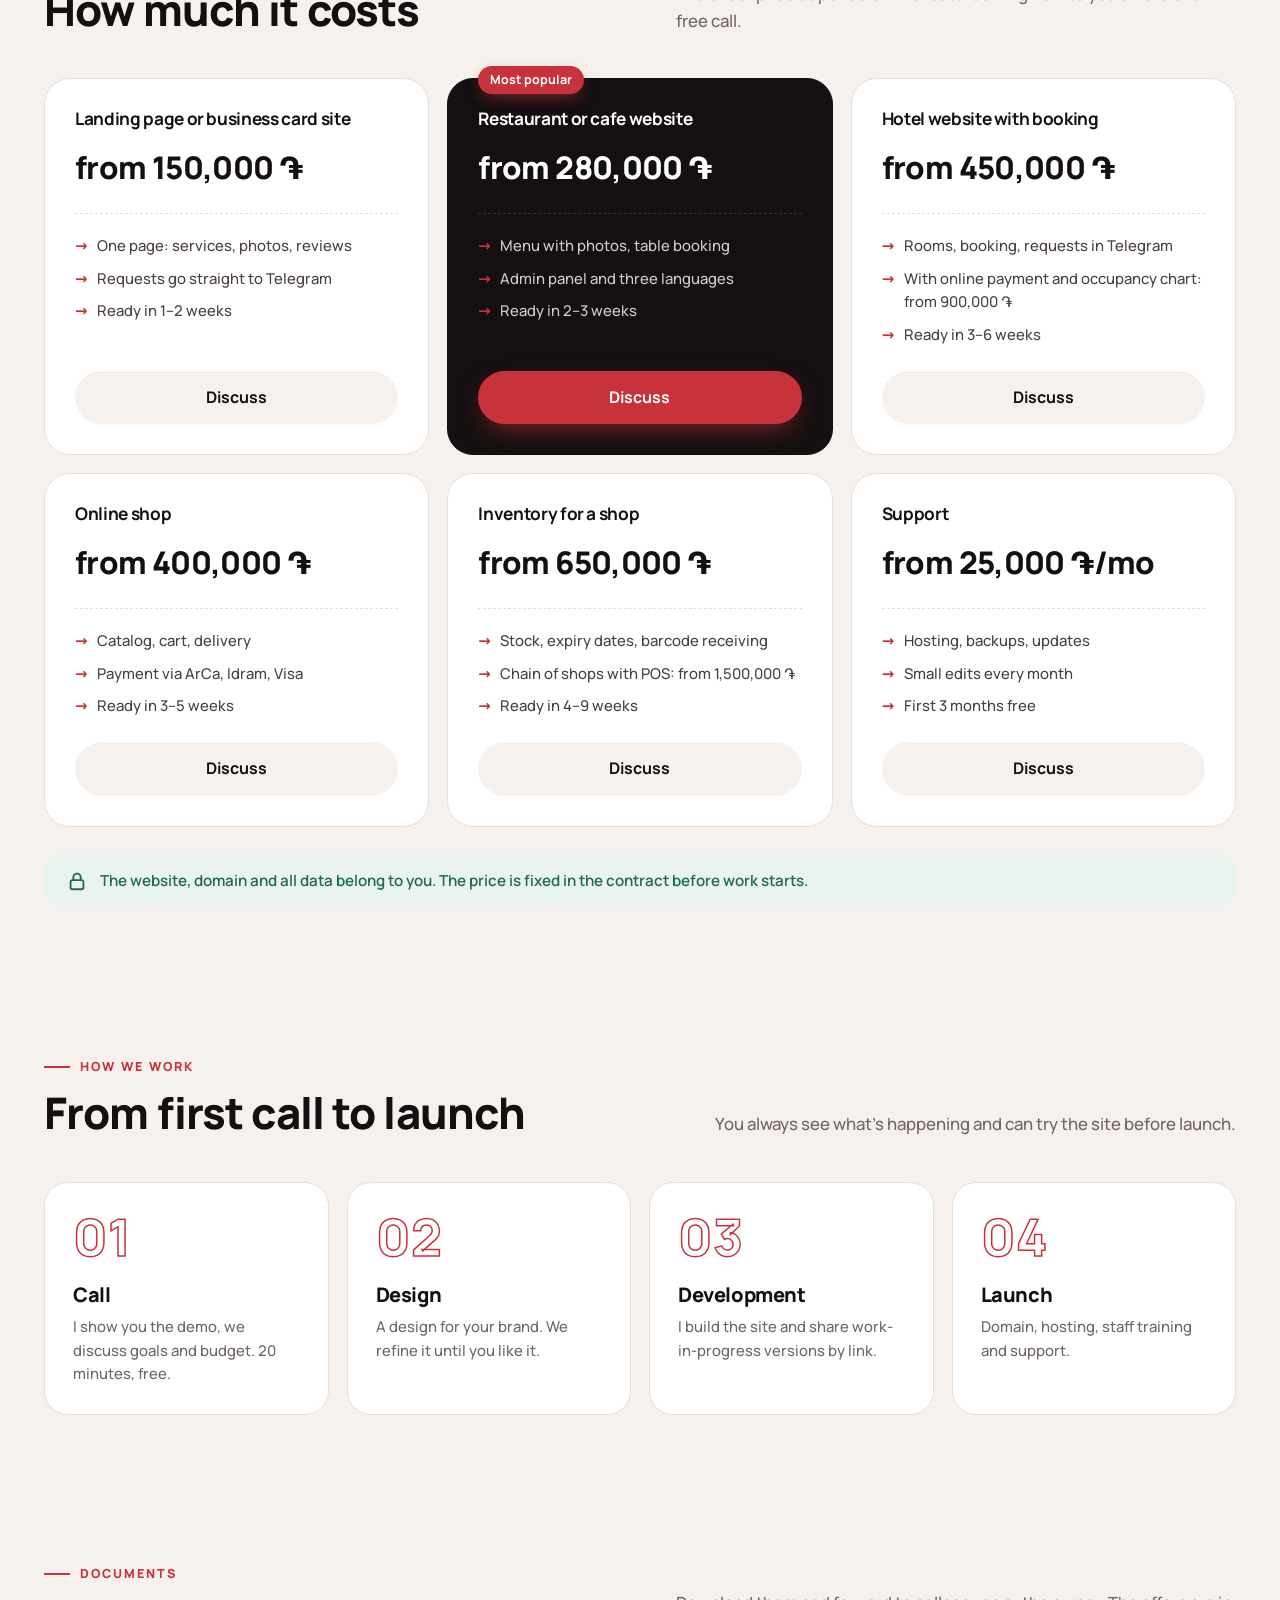
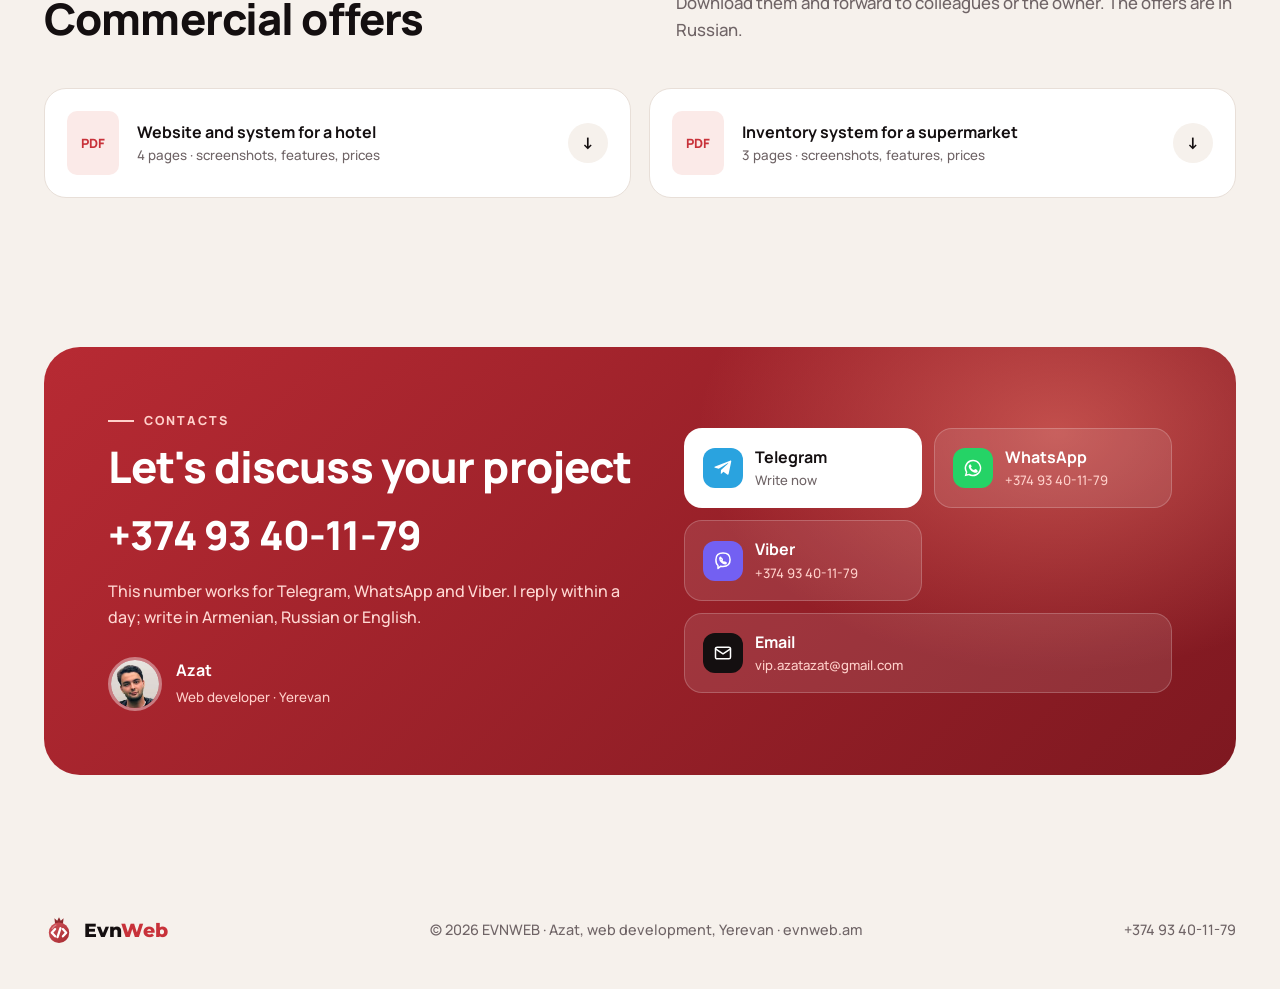
==== commit 9adff5d4: "Сайт: блок «Программы для работы бизнеса» с 9 новыми услугами и ценами Co-Authored-By: Claude Opus 5" ====
--- a/site/en/index.html
+++ b/site/en/index.html
@@ -37,8 +37,8 @@
 <link rel="alternate" hreflang="x-default" href="https://evnweb.am/">
 <link rel="preload" href="../assets/fonts/Manrope-var-latin.woff2" as="font" type="font/woff2" crossorigin>
 <link rel="stylesheet" href="../assets/fonts/fonts.css?v=3">
-<link rel="stylesheet" href="../assets/css/site.css?v=11">
-<script type="application/ld+json">{"@context":"https://schema.org","@graph":[{"@type":"ProfessionalService","@id":"https://evnweb.am/#business","name":"EVNWEB","url":"https://evnweb.am/en/","logo":"https://evnweb.am/assets/img/logo-180.png","image":"https://evnweb.am/assets/img/og.png","description":"Websites and business systems for restaurants, hotels and shops in Yerevan.","telephone":"+37493401179","email":"vip.azatazat@gmail.com","founder":{"@type":"Person","name":"Azat"},"address":{"@type":"PostalAddress","addressLocality":"Yerevan","addressCountry":"AM"},"geo":{"@type":"GeoCoordinates","latitude":40.1792,"longitude":44.4991},"areaServed":{"@type":"Country","name":"Armenia"},"availableLanguage":["hy","ru","en"],"priceRange":"150000–1500000 AMD","currenciesAccepted":"AMD","sameAs":["https://t.me/+37493401179","https://www.instagram.com/evnweb/"],"contactPoint":{"@type":"ContactPoint","telephone":"+37493401179","contactType":"customer service","availableLanguage":["Armenian","Russian","English"]},"hasOfferCatalog":{"@type":"OfferCatalog","name":"Website development","itemListElement":[{"@type":"Offer","itemOffered":{"@type":"Service","name":"Landing page or business card site"},"priceSpecification":{"@type":"PriceSpecification","minPrice":150000,"priceCurrency":"AMD"}},{"@type":"Offer","itemOffered":{"@type":"Service","name":"Restaurant or cafe website"},"priceSpecification":{"@type":"PriceSpecification","minPrice":280000,"priceCurrency":"AMD"}},{"@type":"Offer","itemOffered":{"@type":"Service","name":"Hotel website with booking"},"priceSpecification":{"@type":"PriceSpecification","minPrice":450000,"priceCurrency":"AMD"}},{"@type":"Offer","itemOffered":{"@type":"Service","name":"Online shop"},"priceSpecification":{"@type":"PriceSpecification","minPrice":400000,"priceCurrency":"AMD"}},{"@type":"Offer","itemOffered":{"@type":"Service","name":"Inventory for a shop"},"priceSpecification":{"@type":"PriceSpecification","minPrice":650000,"priceCurrency":"AMD"}},{"@type":"Offer","itemOffered":{"@type":"Service","name":"Support"},"priceSpecification":{"@type":"PriceSpecification","minPrice":25000,"priceCurrency":"AMD"}}]}},{"@type":"WebSite","@id":"https://evnweb.am/#website","url":"https://evnweb.am/","name":"EVNWEB","inLanguage":["hy","ru","en"],"publisher":{"@id":"https://evnweb.am/#business"}},{"@type":"WebPage","url":"https://evnweb.am/en/","name":"Website development in Yerevan: restaurants, hotels, shops | EVNWEB","description":"Website development in Yerevan for restaurants, hotels and shops: online booking, admin panel, inventory, 3 languages. Prices from 150,000 ֏.","inLanguage":"en","isPartOf":{"@id":"https://evnweb.am/#website"},"about":{"@id":"https://evnweb.am/#business"}}]}</script>
+<link rel="stylesheet" href="../assets/css/site.css?v=12">
+<script type="application/ld+json">{"@context":"https://schema.org","@graph":[{"@type":"ProfessionalService","@id":"https://evnweb.am/#business","name":"EVNWEB","url":"https://evnweb.am/en/","logo":"https://evnweb.am/assets/img/logo-180.png","image":"https://evnweb.am/assets/img/og.png","description":"Websites and business systems for restaurants, hotels and shops in Yerevan.","telephone":"+37493401179","email":"vip.azatazat@gmail.com","founder":{"@type":"Person","name":"Azat"},"address":{"@type":"PostalAddress","addressLocality":"Yerevan","addressCountry":"AM"},"geo":{"@type":"GeoCoordinates","latitude":40.1792,"longitude":44.4991},"areaServed":{"@type":"Country","name":"Armenia"},"availableLanguage":["hy","ru","en"],"priceRange":"100000–1500000 AMD","currenciesAccepted":"AMD","sameAs":["https://t.me/+37493401179","https://www.instagram.com/evnweb/"],"contactPoint":{"@type":"ContactPoint","telephone":"+37493401179","contactType":"customer service","availableLanguage":["Armenian","Russian","English"]},"hasOfferCatalog":{"@type":"OfferCatalog","name":"Website development","itemListElement":[{"@type":"Offer","itemOffered":{"@type":"Service","name":"Landing page or business card site"},"priceSpecification":{"@type":"PriceSpecification","minPrice":150000,"priceCurrency":"AMD"}},{"@type":"Offer","itemOffered":{"@type":"Service","name":"Restaurant or cafe website"},"priceSpecification":{"@type":"PriceSpecification","minPrice":280000,"priceCurrency":"AMD"}},{"@type":"Offer","itemOffered":{"@type":"Service","name":"Hotel website with booking"},"priceSpecification":{"@type":"PriceSpecification","minPrice":450000,"priceCurrency":"AMD"}},{"@type":"Offer","itemOffered":{"@type":"Service","name":"Online shop"},"priceSpecification":{"@type":"PriceSpecification","minPrice":400000,"priceCurrency":"AMD"}},{"@type":"Offer","itemOffered":{"@type":"Service","name":"Inventory for a shop"},"priceSpecification":{"@type":"PriceSpecification","minPrice":650000,"priceCurrency":"AMD"}},{"@type":"Offer","itemOffered":{"@type":"Service","name":"Support"},"priceSpecification":{"@type":"PriceSpecification","minPrice":25000,"priceCurrency":"AMD"}},{"@type":"Offer","itemOffered":{"@type":"Service","name":"Online booking"},"priceSpecification":{"@type":"PriceSpecification","minPrice":200000,"priceCurrency":"AMD"}},{"@type":"Offer","itemOffered":{"@type":"Service","name":"Inventory for shops and pharmacies"},"priceSpecification":{"@type":"PriceSpecification","minPrice":650000,"priceCurrency":"AMD"}},{"@type":"Offer","itemOffered":{"@type":"Service","name":"Restaurant system"},"priceSpecification":{"@type":"PriceSpecification","minPrice":350000,"priceCurrency":"AMD"}},{"@type":"Offer","itemOffered":{"@type":"Service","name":"Hotel management"},"priceSpecification":{"@type":"PriceSpecification","minPrice":900000,"priceCurrency":"AMD"}},{"@type":"Offer","itemOffered":{"@type":"Service","name":"Telegram bots"},"priceSpecification":{"@type":"PriceSpecification","minPrice":100000,"priceCurrency":"AMD"}},{"@type":"Offer","itemOffered":{"@type":"Service","name":"CRM for small business"},"priceSpecification":{"@type":"PriceSpecification","minPrice":400000,"priceCurrency":"AMD"}},{"@type":"Offer","itemOffered":{"@type":"Service","name":"Platform for schools and courses"},"priceSpecification":{"@type":"PriceSpecification","minPrice":450000,"priceCurrency":"AMD"}},{"@type":"Offer","itemOffered":{"@type":"Service","name":"Fitness clubs"},"priceSpecification":{"@type":"PriceSpecification","minPrice":400000,"priceCurrency":"AMD"}},{"@type":"Offer","itemOffered":{"@type":"Service","name":"Mobile apps"},"priceSpecification":{"@type":"PriceSpecification","minPrice":600000,"priceCurrency":"AMD"}}]}},{"@type":"WebSite","@id":"https://evnweb.am/#website","url":"https://evnweb.am/","name":"EVNWEB","inLanguage":["hy","ru","en"],"publisher":{"@id":"https://evnweb.am/#business"}},{"@type":"WebPage","url":"https://evnweb.am/en/","name":"Website development in Yerevan: restaurants, hotels, shops | EVNWEB","description":"Website development in Yerevan for restaurants, hotels and shops: online booking, admin panel, inventory, 3 languages. Prices from 150,000 ֏.","inLanguage":"en","isPartOf":{"@id":"https://evnweb.am/#website"},"about":{"@id":"https://evnweb.am/#business"}}]}</script>
 <!-- Yandex.Metrika counter -->
 <script type="text/javascript">
     (function(m,e,t,r,i,k,a){
@@ -132,6 +132,22 @@
   </div>
 </div></section>
 
+<section class="section section--tight" id="systems"><div class="wrap">
+  <div class="section__head"><div><div class="eyebrow">Systems</div><h2>Software that runs your business</h2></div><p>Besides websites, I build systems that save your staff time and bring in customers. Everything works in the browser and on the phone.</p></div>
+  <div class="systems">
+    <div class="sys"><div class="ic"><svg viewBox="0 0 24 24"><rect x="3" y="5" width="18" height="16" rx="2"/><path d="M3 10h18M8 3v4M16 3v4M8 14h2M14 14h2M8 17h2"/></svg></div><h3>Online booking</h3><p>For salons, clinics, dentists and car services: staff calendar, Telegram reminders for clients, client base.</p><div class="sys__price"><b>from 200,000 ֏</b><small>or a subscription from 15,000 ֏/mo</small></div></div>
+    <div class="sys"><div class="ic"><svg viewBox="0 0 24 24"><path d="M4 5v14M8 5v14M11 5v14M15 5v14M18 5v14M21 5v14"/></svg></div><h3>Inventory for shops and pharmacies</h3><p>Warehouse, stock levels, expiry dates, checkout and receiving goods by barcode.</p><div class="sys__price"><b>from 650,000 ֏</b></div></div>
+    <div class="sys"><div class="ic"><svg viewBox="0 0 24 24"><rect x="3" y="3" width="7" height="7" rx="1"/><rect x="14" y="3" width="7" height="7" rx="1"/><rect x="3" y="14" width="7" height="7" rx="1"/><path d="M14 14h3v3h-3zM21 14v.01M14 21h.01M17 21h4v-4"/></svg></div><h3>Restaurant system</h3><p>QR menu, ordering right from the table, delivery and an order screen for the kitchen.</p><div class="sys__price"><b>from 350,000 ֏</b></div></div>
+    <div class="sys"><div class="ic"><svg viewBox="0 0 24 24"><path d="M3 19V5M3 14h18v5M21 14v-2a3 3 0 0 0-3-3h-8v5"/><circle cx="6.5" cy="10.5" r="1.5"/></svg></div><h3>Hotel management</h3><p>Room chart, bookings, housekeeping and sync with Booking and Airbnb.</p><div class="sys__price"><b>from 900,000 ֏</b></div></div>
+    <div class="sys"><div class="ic"><svg viewBox="0 0 24 24"><path d="M21 12a8 8 0 0 1-11.6 7.1L4 20l1-4.6A8 8 0 1 1 21 12Z"/><path d="M9 11h.01M12 11h.01M15 11h.01"/></svg></div><h3>Telegram bots</h3><p>Orders, bookings and a catalog right inside Telegram, with requests sent straight to you.</p><div class="sys__price"><b>from 100,000 ֏</b></div></div>
+    <div class="sys"><div class="ic"><svg viewBox="0 0 24 24"><circle cx="9" cy="8" r="3.5"/><path d="M2.5 20a6.5 6.5 0 0 1 13 0M16 4.5a3.5 3.5 0 0 1 0 7M18 14.5a6 6 0 0 1 3.5 5.5"/></svg></div><h3>CRM for small business</h3><p>Leads, clients, deals and staff tasks in one place. For real estate agencies, a property database.</p><div class="sys__price"><b>from 400,000 ֏</b></div></div>
+    <div class="sys"><div class="ic"><svg viewBox="0 0 24 24"><path d="m2 9 10-5 10 5-10 5L2 9Z"/><path d="M6 11v5c3 2.5 9 2.5 12 0v-5M22 9v6"/></svg></div><h3>Platform for schools and courses</h3><p>Schedule, payments, gradebook and a personal account for parents and students. Works for tutors too.</p><div class="sys__price"><b>from 450,000 ֏</b></div></div>
+    <div class="sys"><div class="ic"><svg viewBox="0 0 24 24"><path d="M6 7v10M3 9v6M18 7v10M21 9v6M6 12h12"/></svg></div><h3>Fitness clubs</h3><p>Memberships, visit tracking, QR-code entry and payment reminders.</p><div class="sys__price"><b>from 400,000 ֏</b></div></div>
+    <div class="sys"><div class="ic"><svg viewBox="0 0 24 24"><rect x="7" y="2" width="10" height="20" rx="2.5"/><path d="M11 18h2"/></svg></div><h3>Mobile apps</h3><p>An app for delivery, loyalty programs and bonus cards, built on your system.</p><div class="sys__price"><b>from 600,000 ֏</b></div></div>
+  </div>
+  <div class="systems__cta"><a class="btn" href="https://t.me/+37493401179" target="_blank" rel="noopener">Discuss</a></div>
+</div></section>
+
 <section class="section section--dark" id="projects"><div class="wrap">
   <div class="section__head"><div><div class="eyebrow">Works</div><h2>Completed projects</h2></div><p>Websites I have built over the years: shops, real estate, cinema, a school, agencies and services. Click a card to see the screenshots.</p></div>
 <!-- projects:start -->
--- a/site/assets/css/site.css
+++ b/site/assets/css/site.css
@@ -196,6 +196,16 @@
 .shots__row button { flex: 1 1 0; aspect-ratio: 4 / 3; border-radius: 10px; }
 
 /* цены */
+.systems { display: grid; grid-template-columns: repeat(3, 1fr); gap: 18px; }
+.sys { background: var(--card); border: 1px solid var(--line); border-radius: var(--r); padding: 26px; display: flex; flex-direction: column; }
+.sys h3 { font-size: 1.08rem; margin-bottom: 8px; overflow-wrap: break-word; hyphens: auto; }
+.sys p { color: var(--muted); font-size: .93rem; margin: 0 0 18px; flex: 1; }
+.sys .ic { width: 46px; height: 46px; border-radius: 14px; background: #fbeae8; color: var(--red); display: grid; place-items: center; margin-bottom: 16px; }
+.sys .ic svg { width: 22px; height: 22px; fill: none; stroke: currentColor; stroke-width: 1.9; stroke-linecap: round; stroke-linejoin: round; }
+.sys__price { border-top: 1px dashed var(--line); padding-top: 14px; }
+.sys__price b { font-size: 1.3rem; font-weight: 800; letter-spacing: -.01em; display: block; }
+.sys__price small { color: var(--muted); font-size: .85rem; }
+.systems__cta { margin-top: 26px; text-align: center; }
 .prices { display: grid; grid-template-columns: repeat(3, 1fr); gap: 18px; }
 .price { position: relative; background: var(--card); border: 1px solid var(--line); border-radius: var(--r); padding: 30px; display: flex; flex-direction: column; }
 .price h3 { font-size: 1.08rem; font-weight: 700; margin-bottom: 14px; }
@@ -287,7 +297,7 @@
   .section__head { flex-direction: column; align-items: flex-start; gap: 14px; }
   .svc { grid-column: span 6; }
   .svc--big { grid-column: span 12; }
-  .prices { grid-template-columns: 1fr 1fr; }
+  .prices, .systems { grid-template-columns: 1fr 1fr; }
   .projects { --per: 2.2; }
   .steps { grid-template-columns: 1fr 1fr; }
 }
@@ -296,7 +306,7 @@
   .hero__cta .btn { flex: 1 1 100%; }
   .marq { justify-content: flex-start; gap: 10px 24px; font-size: 1rem; padding: 20px 18px; }
   .marq small { flex-basis: 100%; }
-  .bento, .prices, .docs, .links, .steps { grid-template-columns: minmax(0, 1fr); }
+  .bento, .prices, .systems, .docs, .links, .steps { grid-template-columns: minmax(0, 1fr); }
   .projects { --per: 1.15; gap: 14px; margin-right: -18px; padding-right: 18px; -webkit-mask-image: none; mask-image: none; }
   .projects > .pj { flex-basis: 84%; }
   .carousel-nav { display: none; }
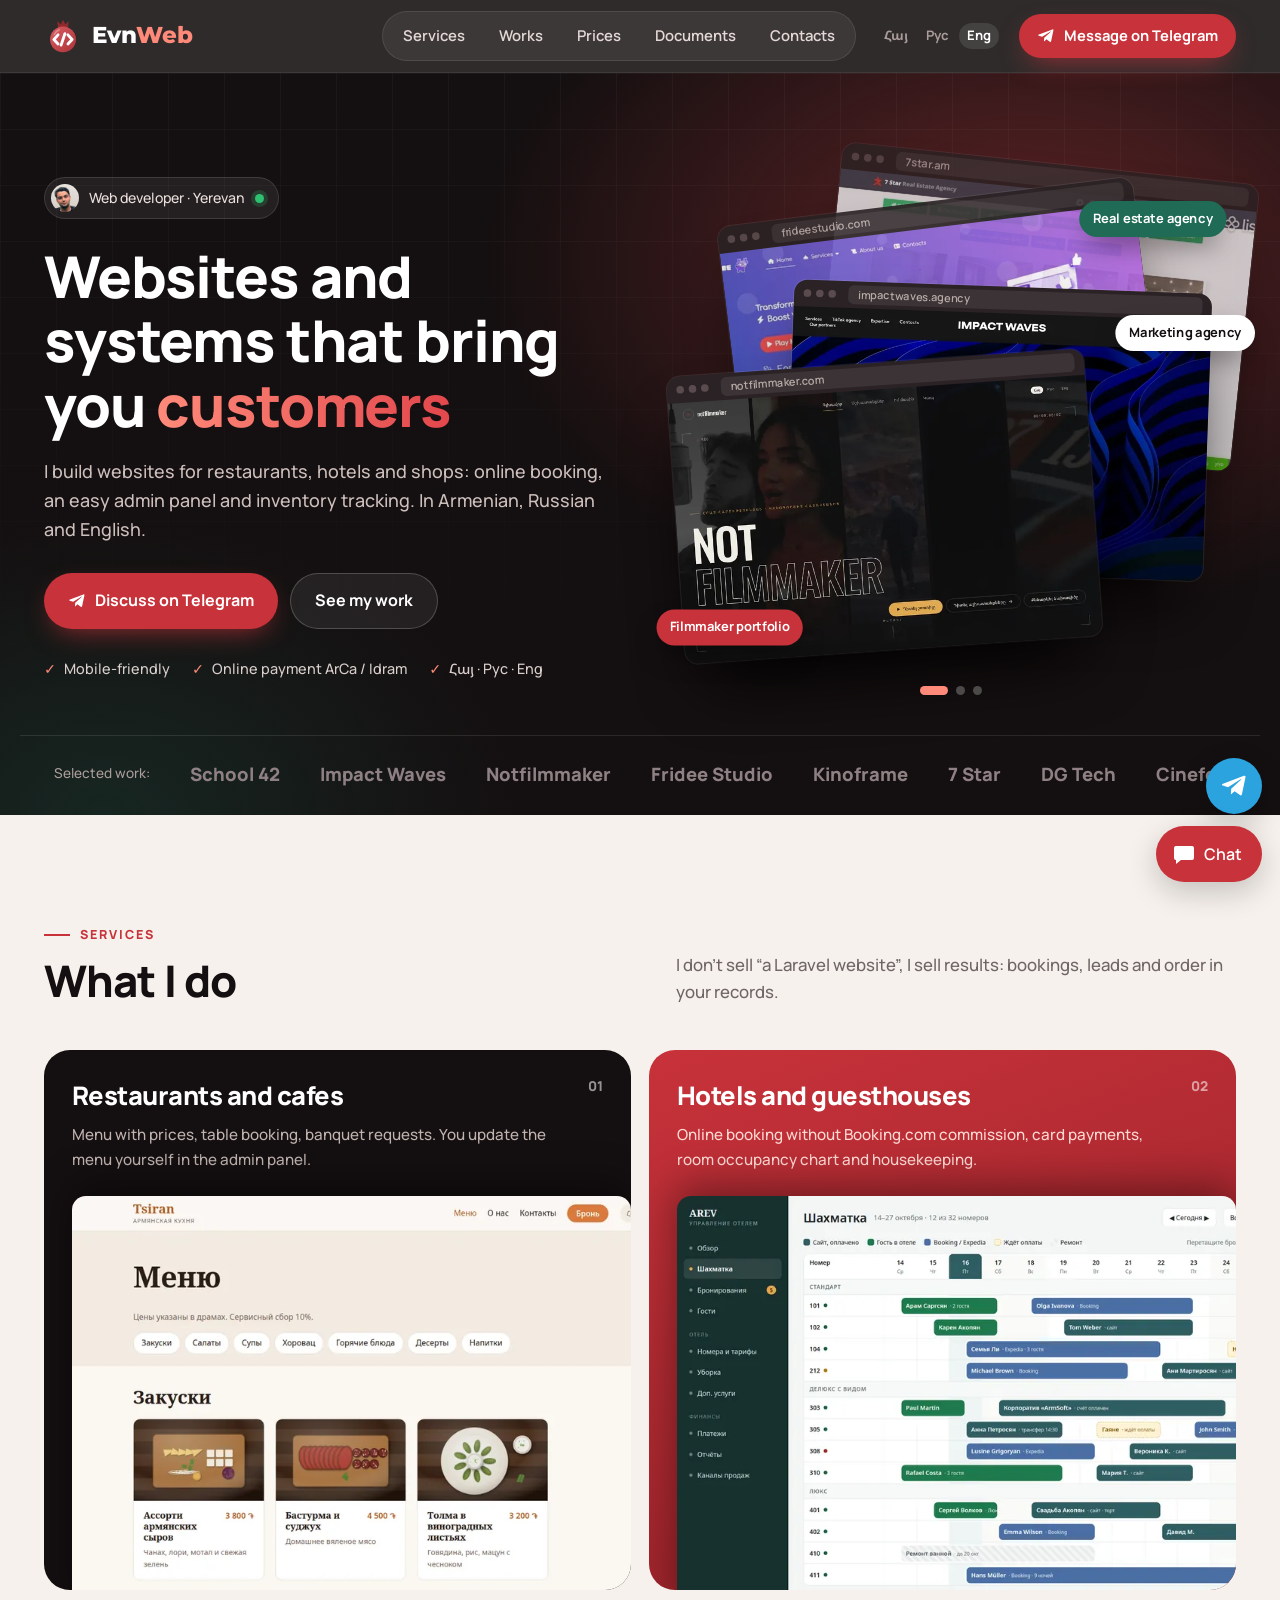
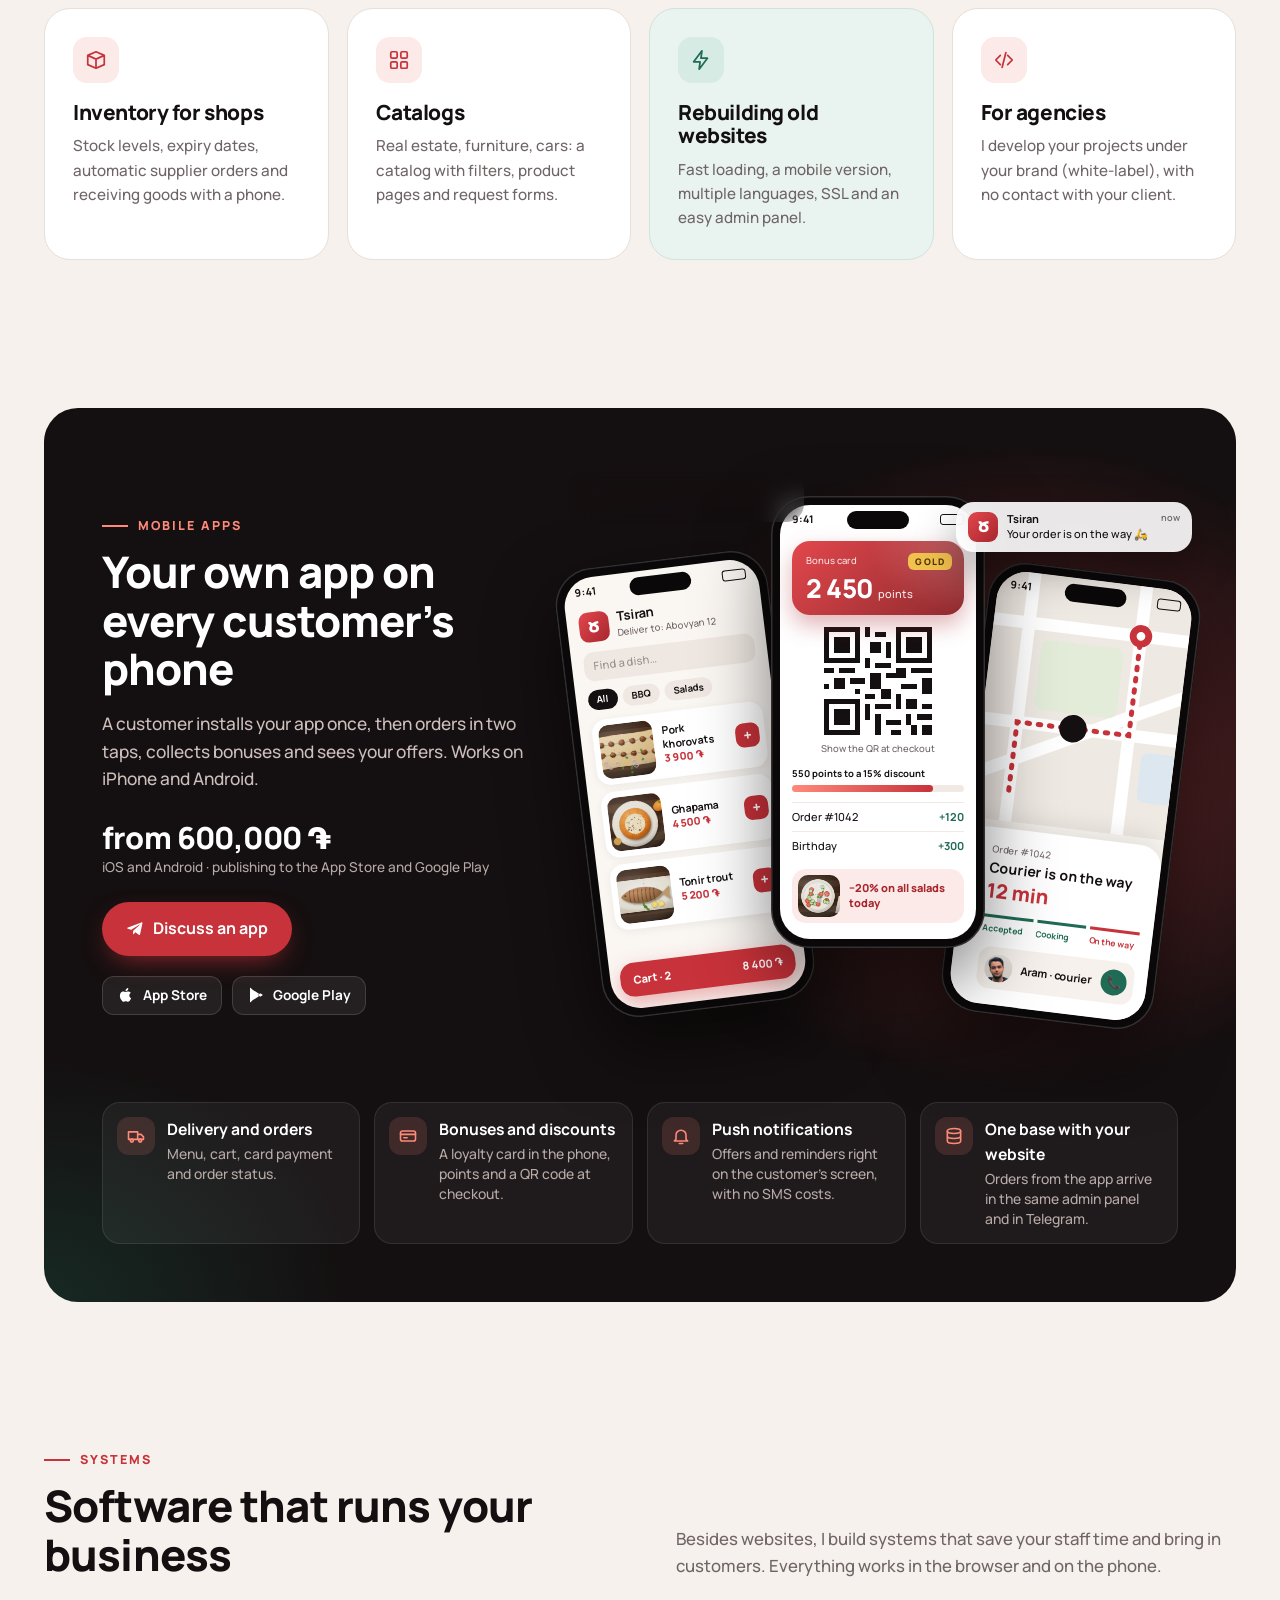
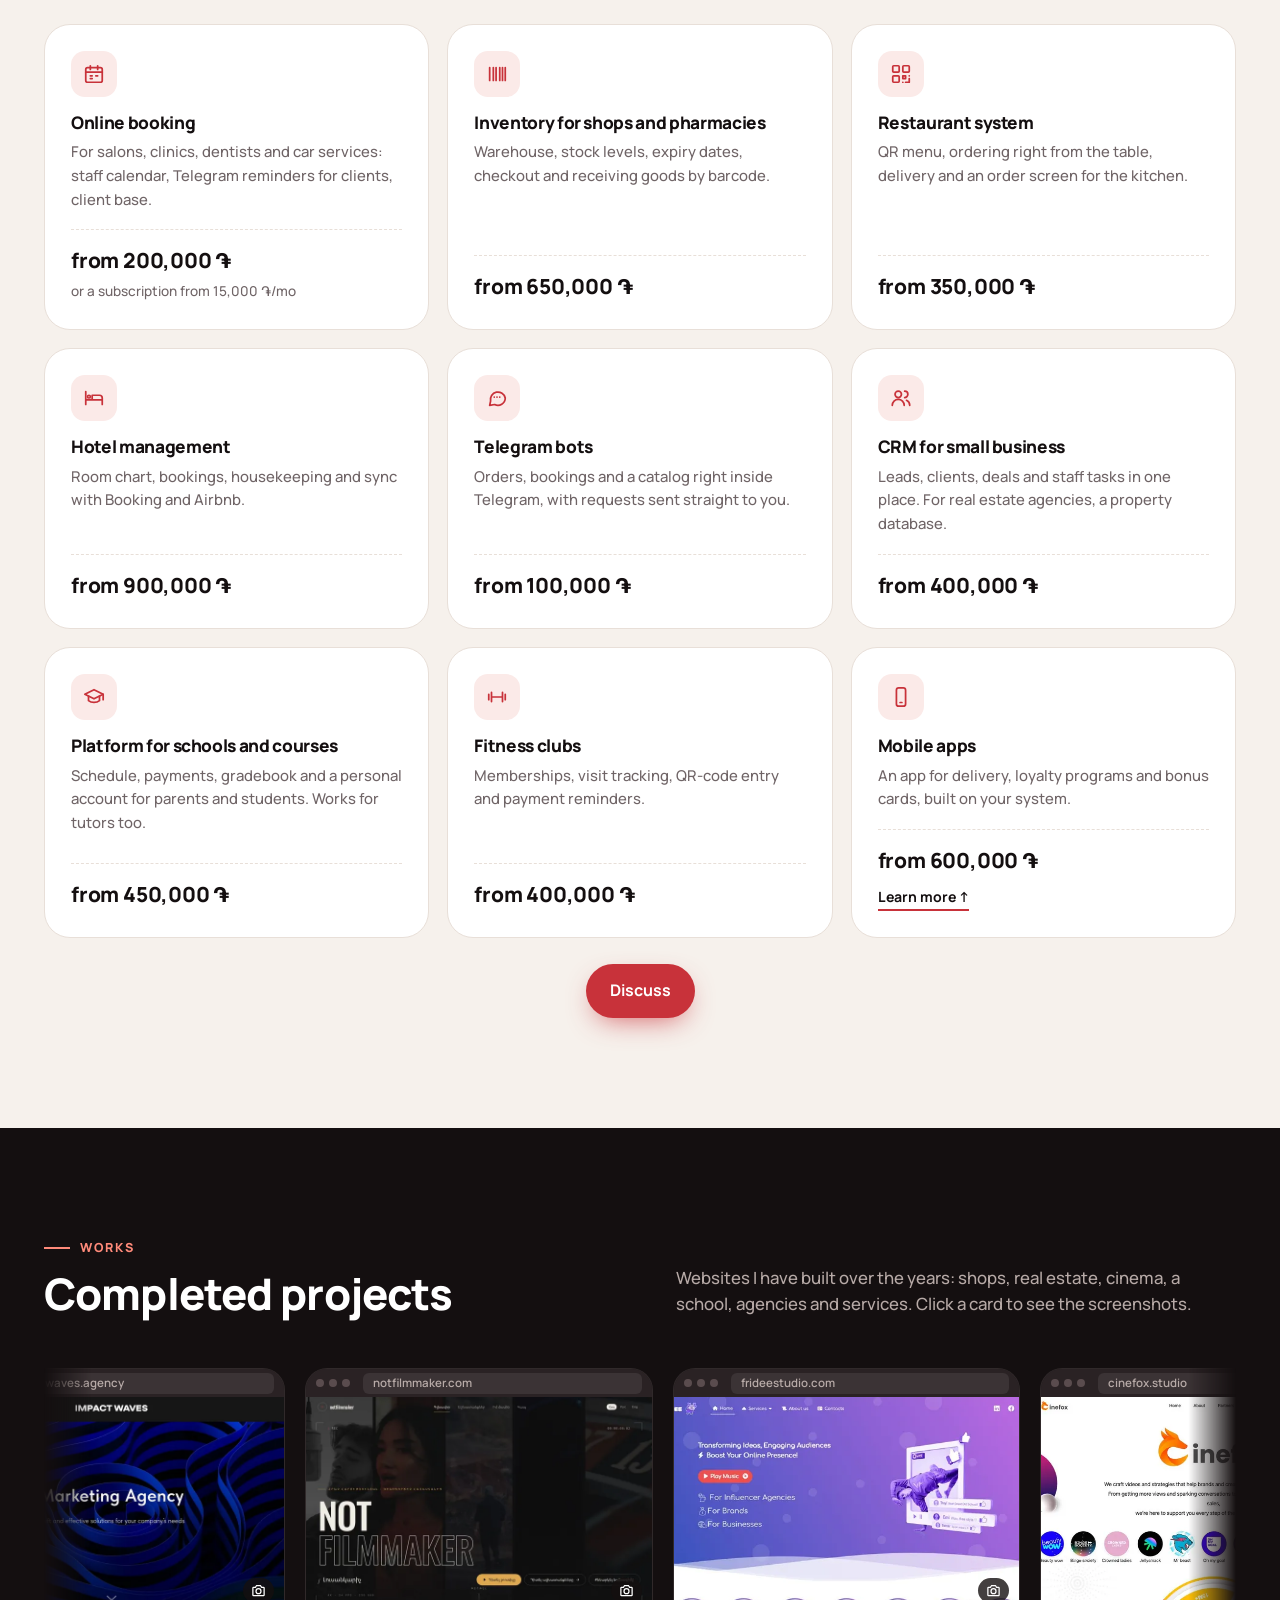
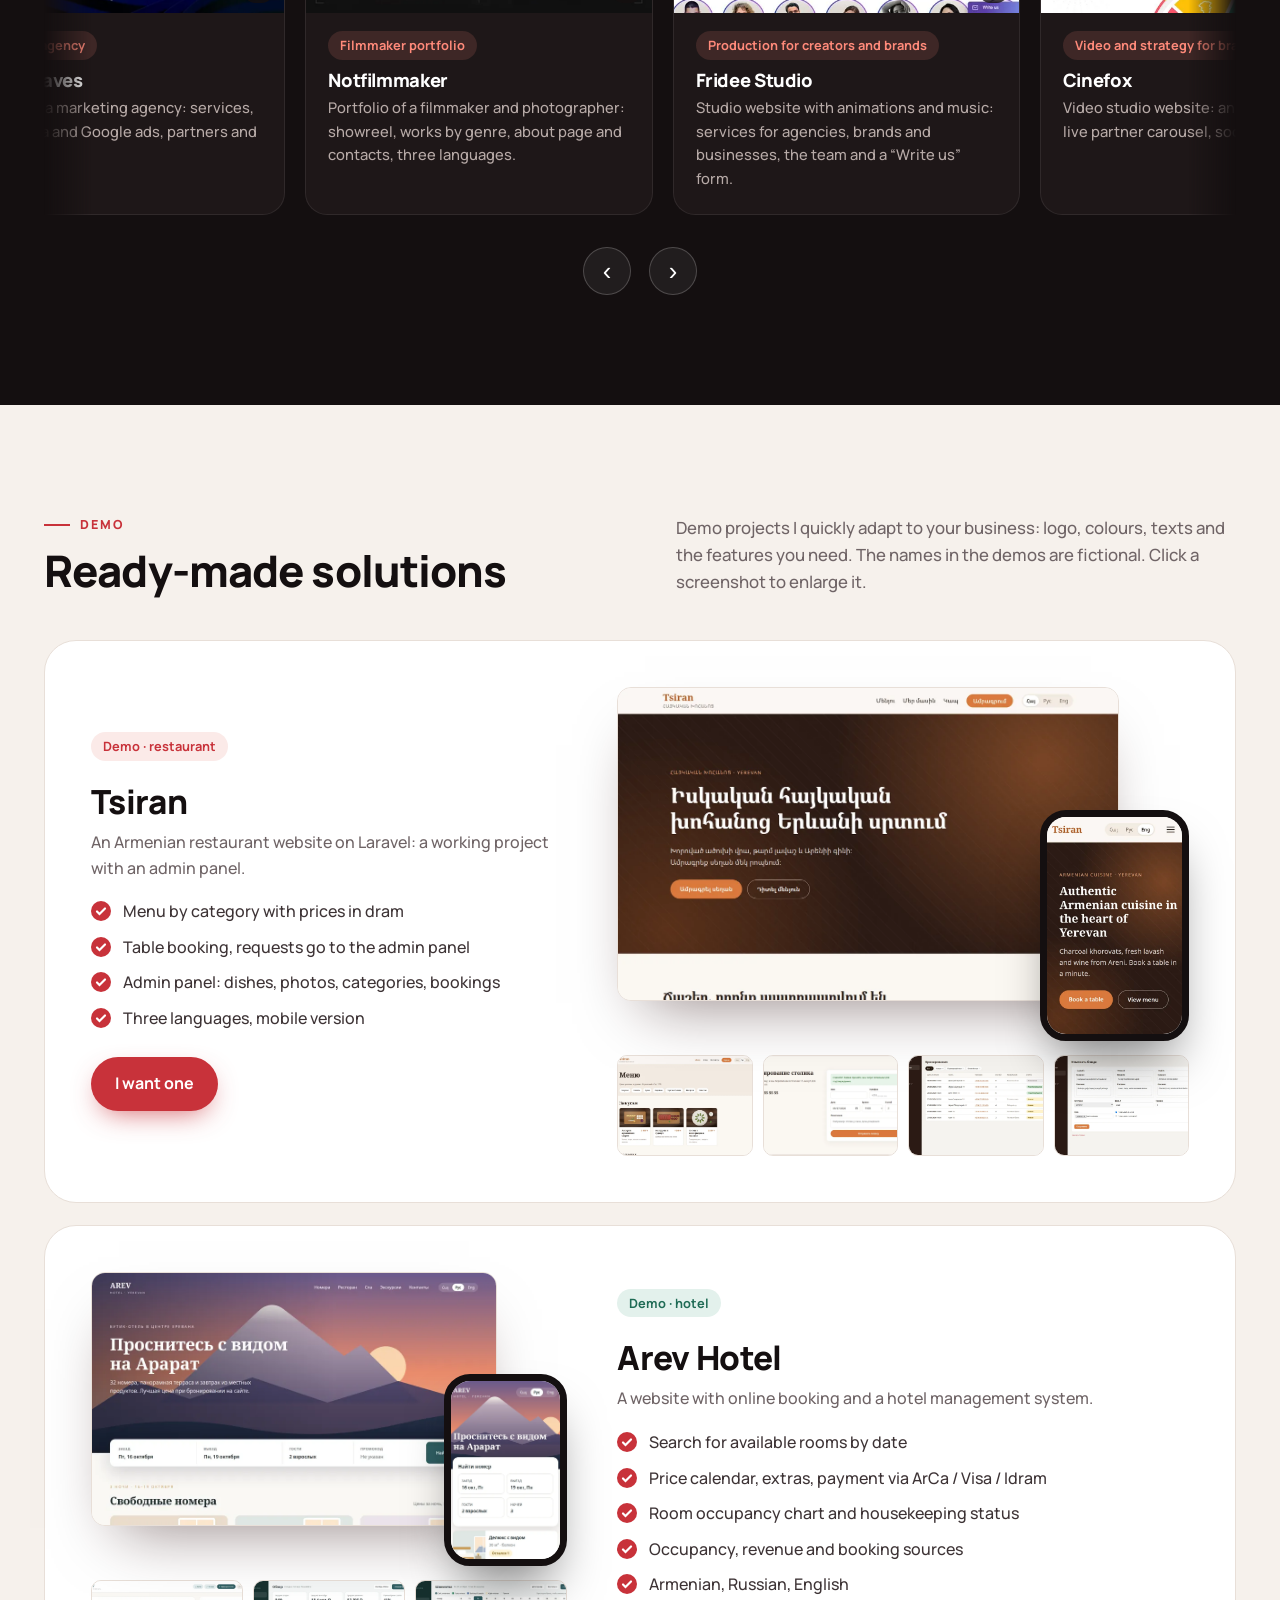
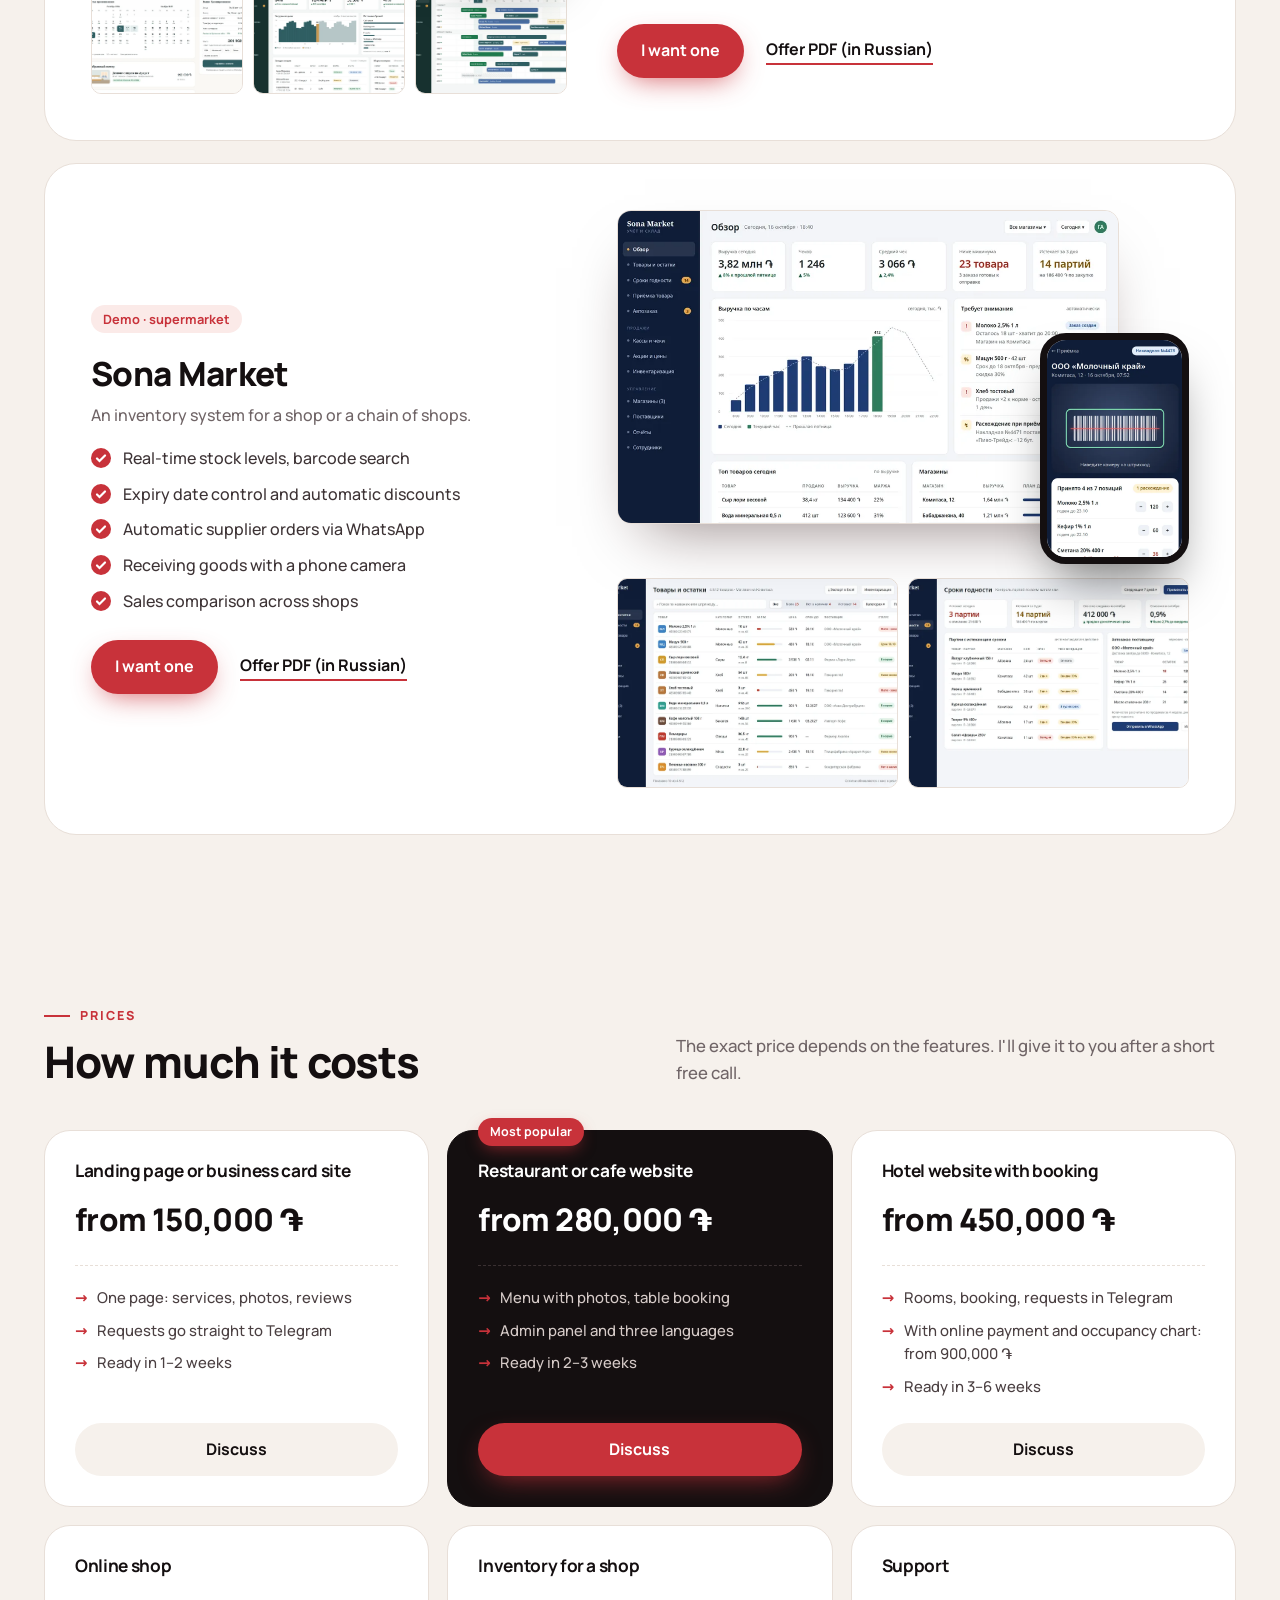
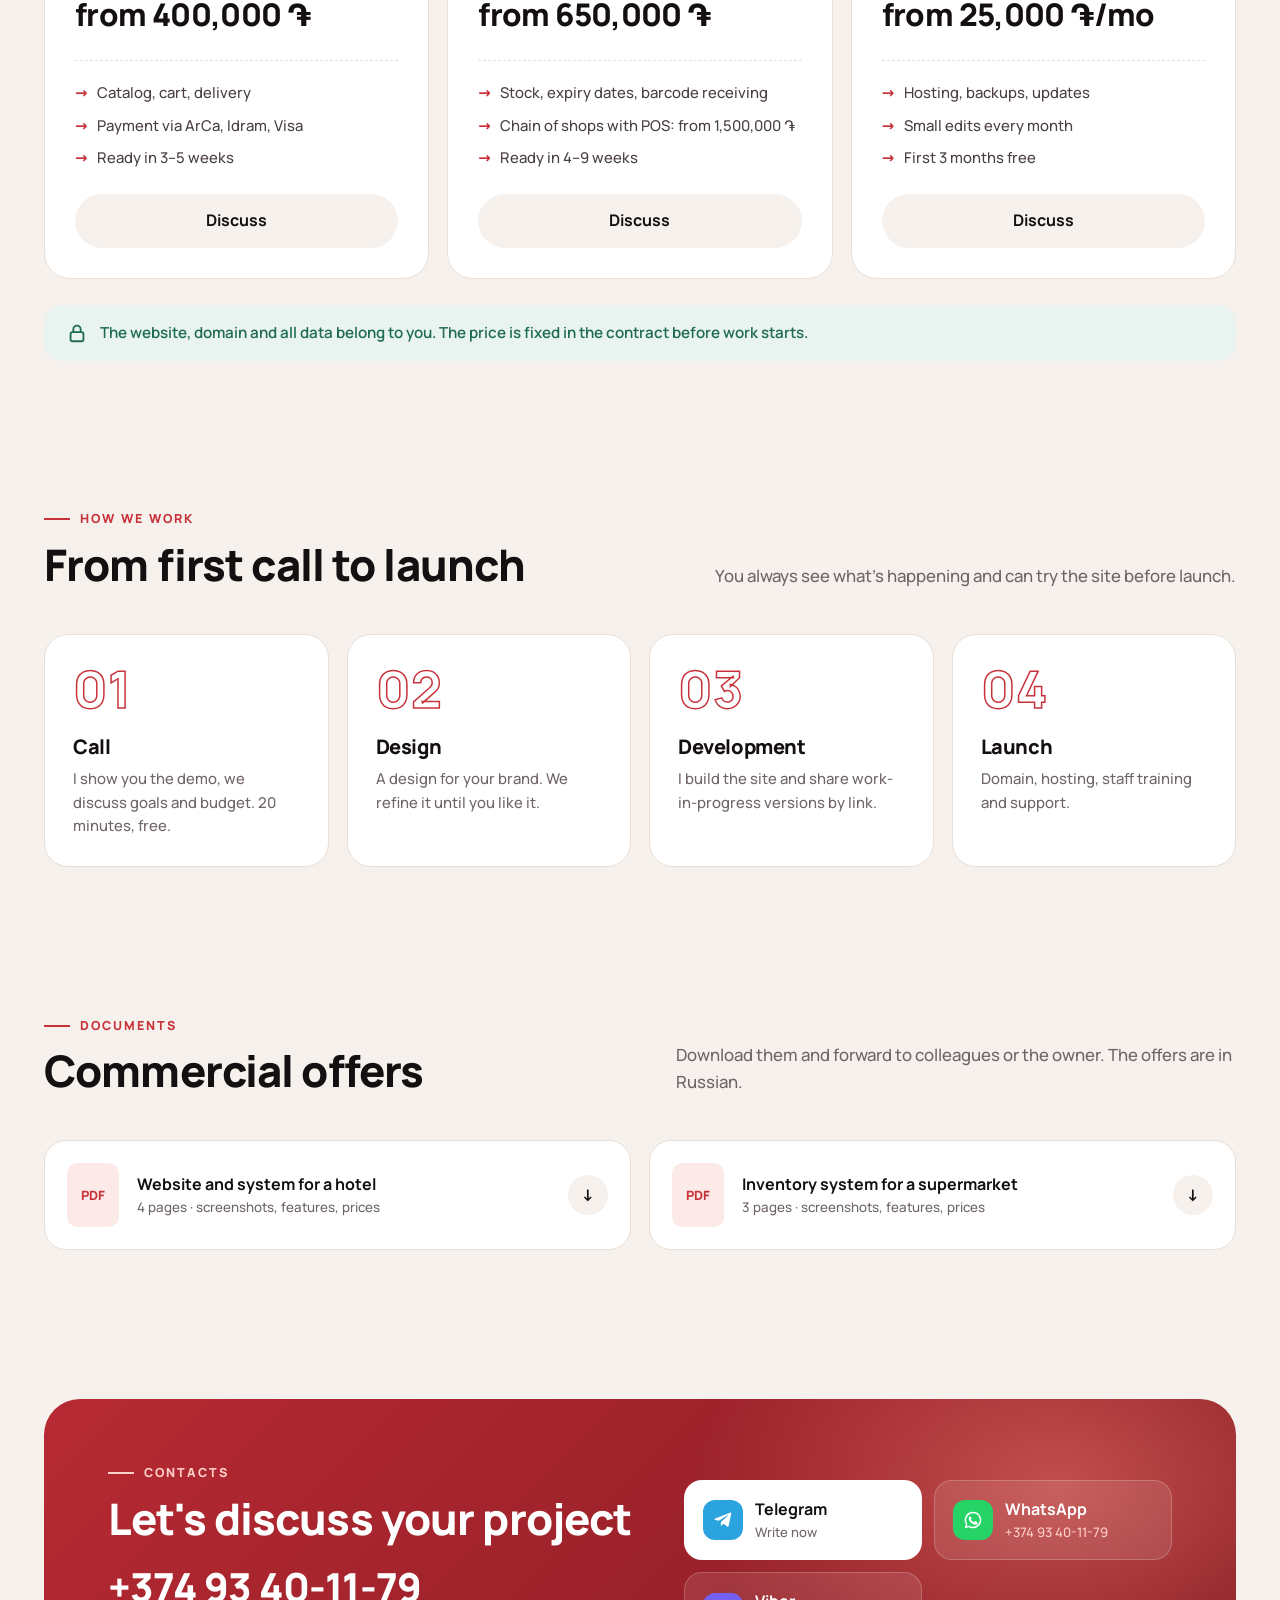
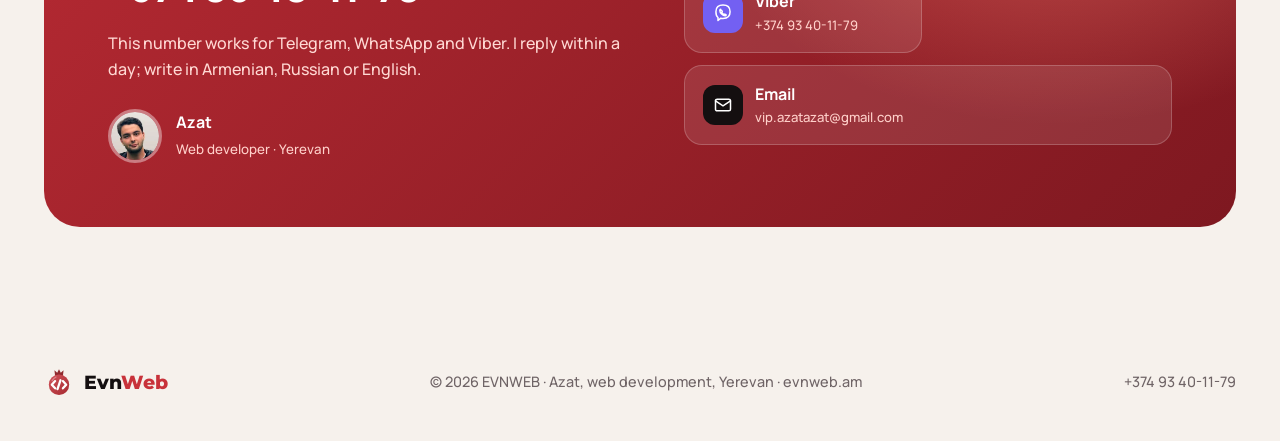
==== commit 4cc9f819: "Блок «Мобильные приложения» с макетами телефонов (hy/ru/en) Co-Authored-By: Claude Opus 5.5 <noreply" ====
--- a/site/en/index.html
+++ b/site/en/index.html
@@ -37,7 +37,7 @@
 <link rel="alternate" hreflang="x-default" href="https://evnweb.am/">
 <link rel="preload" href="../assets/fonts/Manrope-var-latin.woff2" as="font" type="font/woff2" crossorigin>
 <link rel="stylesheet" href="../assets/fonts/fonts.css?v=3">
-<link rel="stylesheet" href="../assets/css/site.css?v=12">
+<link rel="stylesheet" href="../assets/css/site.css?v=13">
 <script type="application/ld+json">{"@context":"https://schema.org","@graph":[{"@type":"ProfessionalService","@id":"https://evnweb.am/#business","name":"EVNWEB","url":"https://evnweb.am/en/","logo":"https://evnweb.am/assets/img/logo-180.png","image":"https://evnweb.am/assets/img/og.png","description":"Websites and business systems for restaurants, hotels and shops in Yerevan.","telephone":"+37493401179","email":"vip.azatazat@gmail.com","founder":{"@type":"Person","name":"Azat"},"address":{"@type":"PostalAddress","addressLocality":"Yerevan","addressCountry":"AM"},"geo":{"@type":"GeoCoordinates","latitude":40.1792,"longitude":44.4991},"areaServed":{"@type":"Country","name":"Armenia"},"availableLanguage":["hy","ru","en"],"priceRange":"100000–1500000 AMD","currenciesAccepted":"AMD","sameAs":["https://t.me/+37493401179","https://www.instagram.com/evnweb/"],"contactPoint":{"@type":"ContactPoint","telephone":"+37493401179","contactType":"customer service","availableLanguage":["Armenian","Russian","English"]},"hasOfferCatalog":{"@type":"OfferCatalog","name":"Website development","itemListElement":[{"@type":"Offer","itemOffered":{"@type":"Service","name":"Landing page or business card site"},"priceSpecification":{"@type":"PriceSpecification","minPrice":150000,"priceCurrency":"AMD"}},{"@type":"Offer","itemOffered":{"@type":"Service","name":"Restaurant or cafe website"},"priceSpecification":{"@type":"PriceSpecification","minPrice":280000,"priceCurrency":"AMD"}},{"@type":"Offer","itemOffered":{"@type":"Service","name":"Hotel website with booking"},"priceSpecification":{"@type":"PriceSpecification","minPrice":450000,"priceCurrency":"AMD"}},{"@type":"Offer","itemOffered":{"@type":"Service","name":"Online shop"},"priceSpecification":{"@type":"PriceSpecification","minPrice":400000,"priceCurrency":"AMD"}},{"@type":"Offer","itemOffered":{"@type":"Service","name":"Inventory for a shop"},"priceSpecification":{"@type":"PriceSpecification","minPrice":650000,"priceCurrency":"AMD"}},{"@type":"Offer","itemOffered":{"@type":"Service","name":"Support"},"priceSpecification":{"@type":"PriceSpecification","minPrice":25000,"priceCurrency":"AMD"}},{"@type":"Offer","itemOffered":{"@type":"Service","name":"Online booking"},"priceSpecification":{"@type":"PriceSpecification","minPrice":200000,"priceCurrency":"AMD"}},{"@type":"Offer","itemOffered":{"@type":"Service","name":"Inventory for shops and pharmacies"},"priceSpecification":{"@type":"PriceSpecification","minPrice":650000,"priceCurrency":"AMD"}},{"@type":"Offer","itemOffered":{"@type":"Service","name":"Restaurant system"},"priceSpecification":{"@type":"PriceSpecification","minPrice":350000,"priceCurrency":"AMD"}},{"@type":"Offer","itemOffered":{"@type":"Service","name":"Hotel management"},"priceSpecification":{"@type":"PriceSpecification","minPrice":900000,"priceCurrency":"AMD"}},{"@type":"Offer","itemOffered":{"@type":"Service","name":"Telegram bots"},"priceSpecification":{"@type":"PriceSpecification","minPrice":100000,"priceCurrency":"AMD"}},{"@type":"Offer","itemOffered":{"@type":"Service","name":"CRM for small business"},"priceSpecification":{"@type":"PriceSpecification","minPrice":400000,"priceCurrency":"AMD"}},{"@type":"Offer","itemOffered":{"@type":"Service","name":"Platform for schools and courses"},"priceSpecification":{"@type":"PriceSpecification","minPrice":450000,"priceCurrency":"AMD"}},{"@type":"Offer","itemOffered":{"@type":"Service","name":"Fitness clubs"},"priceSpecification":{"@type":"PriceSpecification","minPrice":400000,"priceCurrency":"AMD"}},{"@type":"Offer","itemOffered":{"@type":"Service","name":"Mobile apps"},"priceSpecification":{"@type":"PriceSpecification","minPrice":600000,"priceCurrency":"AMD"}}]}},{"@type":"WebSite","@id":"https://evnweb.am/#website","url":"https://evnweb.am/","name":"EVNWEB","inLanguage":["hy","ru","en"],"publisher":{"@id":"https://evnweb.am/#business"}},{"@type":"WebPage","url":"https://evnweb.am/en/","name":"Website development in Yerevan: restaurants, hotels, shops | EVNWEB","description":"Website development in Yerevan for restaurants, hotels and shops: online booking, admin panel, inventory, 3 languages. Prices from 150,000 ֏.","inLanguage":"en","isPartOf":{"@id":"https://evnweb.am/#website"},"about":{"@id":"https://evnweb.am/#business"}}]}</script>
 <!-- Yandex.Metrika counter -->
 <script type="text/javascript">
@@ -132,6 +132,56 @@
   </div>
 </div></section>
 
+<section class="section section--tight" id="apps"><div class="wrap"><div class="apps">
+  <div class="apps__text">
+    <div class="eyebrow">Mobile apps</div>
+    <h2>Your own app on every customer’s phone</h2>
+    <p class="apps__lead">A customer installs your app once, then orders in two taps, collects bonuses and sees your offers. Works on iPhone and Android.</p>
+    <div class="apps__buy">
+      <div class="apps__price"><b>from 600,000 ֏</b><small>iOS and Android · publishing to the App Store and Google Play</small></div>
+      <a class="btn" href="https://t.me/+37493401179" target="_blank" rel="noopener"><svg viewBox="0 0 24 24" fill="currentColor"><path d="M21.9 4.3 18.8 19c-.2 1-.9 1.3-1.7.8l-4.6-3.4-2.2 2.1c-.3.3-.5.5-1 .5l.3-4.7 8.6-7.8c.4-.3-.1-.5-.6-.2L6.9 13 2.4 11.6c-1-.3-1-1 .2-1.5L20.5 3.2c.8-.3 1.6.2 1.4 1.1Z"/></svg>Discuss an app</a>
+    </div>
+    <div class="stores"><span><svg viewBox="0 0 24 24"><path d="M16.4 12.6c0-2.4 2-3.5 2-3.6-1.1-1.6-2.8-1.8-3.4-1.8-1.4-.2-2.8.8-3.5.8-.7 0-1.9-.8-3.1-.8-1.6 0-3 .9-3.8 2.3-1.6 2.8-.4 7 1.2 9.3.8 1.1 1.7 2.4 2.9 2.3 1.2 0 1.6-.7 3-.7s1.8.7 3 .7c1.3 0 2.1-1.1 2.8-2.3.9-1.3 1.3-2.6 1.3-2.6s-2.4-1-2.4-3.6ZM14.1 5.6c.6-.8 1.1-1.9 1-3-1 0-2.1.7-2.8 1.4-.6.7-1.1 1.8-1 2.9 1 .1 2.1-.5 2.8-1.3Z" fill="currentColor"/></svg>App Store</span><span><svg viewBox="0 0 24 24"><path d="M4 2.8v18.4c0 .4.4.6.7.4L15 12 4.7 2.4c-.3-.2-.7 0-.7.4ZM16.4 13.3l-2.3-1.3-8.6 8.4 10.9-7.1ZM16.4 10.7 5.5 3.6l8.6 8.4 2.3-1.3ZM20.4 11.2l-2.8-1.6-2.5 2.4 2.5 2.4 2.8-1.6c.6-.4.6-1.2 0-1.6Z" fill="currentColor"/></svg>Google Play</span></div>
+  </div>
+  <div class="apps__stage" aria-hidden="true"><div class="apps__k">
+    <div class="ph ph--1"><div class="ph__scr">
+      <div class="ph__bar"><b>9:41</b><i></i></div>
+      <div class="dl__top"><span class="dl__logo">Ծ</span><div><b>Tsiran</b><small>Deliver to: Abovyan 12</small></div></div>
+      <div class="dl__search">Find a dish…</div>
+      <div class="dl__chips"><span class="on">All</span><span>BBQ</span><span>Salads</span></div>
+      <div class="dl__item"><img src="../assets/img/apps/dish-8.webp" alt="" loading="lazy" width="320" height="320"><div><b>Pork khorovats</b><small>3 900 ֏</small></div><em>+</em></div>
+      <div class="dl__item"><img src="../assets/img/apps/dish-12.webp" alt="" loading="lazy" width="320" height="320"><div><b>Ghapama</b><small>4 500 ֏</small></div><em>+</em></div>
+      <div class="dl__item"><img src="../assets/img/apps/dish-14.webp" alt="" loading="lazy" width="320" height="320"><div><b>Tonir trout</b><small>5 200 ֏</small></div><em>+</em></div>
+      <div class="dl__cart"><span>Cart · 2</span><b>8 400 ֏</b></div>
+    </div></div>
+    <div class="ph ph--2"><div class="ph__scr">
+      <div class="ph__bar"><b>9:41</b><i></i></div>
+      <div class="lc__card"><small>Bonus card</small><b>2 450</b><span>points</span><em>GOLD</em></div>
+      <div class="lc__qr"><svg viewBox="0 0 21 21" shape-rendering="crispEdges"><path d="M0 0h7v7H0zM14 0h7v7h-7zM0 14h7v7H0z" fill="#140f10"/><path d="M1 1h5v5H1zM15 1h5v5h-5zM1 15h5v5H1z" fill="#fff"/><path d="M2 2h3v3H2zM16 2h3v3h-3zM2 16h3v3H2zM8 0h1v2H8zM10 1h2v1h-2zM9 3h2v2H9zM12 3h1v3h-1zM8 6h1v2H8zM10 7h3v1h-3zM0 8h2v1H0zM3 8h3v1H3zM2 10h2v2H2zM5 10h3v1H5zM9 9h2v3H9zM12 9h2v1h-2zM14 8h2v2h-2zM17 8h4v1h-4zM15 11h3v1h-3zM19 10h2v3h-2zM8 13h2v1H8zM11 12h2v2h-2zM14 13h1v3h-1zM8 15h1v3H8zM10 15h3v1h-3zM16 14h2v2h-2zM19 15h2v1h-2zM10 17h1v4h-1zM12 18h3v1h-3zM16 17h1v2h-1zM18 17h3v1h-3zM13 20h2v1h-2zM17 19h1v2h-1zM19 19h2v2h-2zM0 11h1v1H0zM6 12h1v1H6z" fill="#140f10"/></svg><small>Show the QR at checkout</small></div>
+      <div class="lc__prog"><small>550 points to a 15% discount</small><i><s></s></i></div>
+      <div class="lc__row"><span>Order #1042</span><b>+120</b></div>
+      <div class="lc__row"><span>Birthday</span><b>+300</b></div>
+      <div class="lc__promo"><img src="../assets/img/apps/dish-4.webp" alt="" loading="lazy" width="320" height="320"><span>−20% on all salads today</span></div>
+    </div></div>
+    <div class="ph ph--3"><div class="ph__scr">
+      <div class="ph__bar"><b>9:41</b><i></i></div>
+      <div class="tr__map"><svg viewBox="0 0 220 200" preserveAspectRatio="xMidYMid slice"><rect width="220" height="200" fill="#efe9e3"/><path d="M0 40h220M0 120h220M60 0v200M150 0v200M0 180 220 70" stroke="#fff" stroke-width="10"/><rect x="72" y="52" width="66" height="56" rx="6" fill="#e2ecd9"/><rect x="162" y="132" width="50" height="40" rx="6" fill="#dde7ef"/><path d="M60 175V120h90V40" fill="none" stroke="#c8323a" stroke-width="4" stroke-dasharray="2 7" stroke-linecap="round"/><circle cx="150" cy="40" r="9" fill="#c8323a"/><circle cx="150" cy="40" r="3.5" fill="#fff"/><circle cx="105" cy="120" r="11" fill="#140f10"/><text x="105" y="124.5" font-size="12" text-anchor="middle">🛵</text></svg></div>
+      <div class="tr__sheet"><small>Order #1042</small><b>Courier is on the way</b><em>12 min</em>
+        <div class="tr__steps"><span class="ok">Accepted</span><span class="ok">Cooking</span><span class="on">On the way</span></div>
+        <div class="tr__cour"><img src="../assets/img/azat.webp" alt="" loading="lazy" width="160" height="160"><span>Aram · courier</span><i>📞</i></div>
+      </div>
+    </div></div>
+    <div class="push push--1"><span class="push__ic">Ծ</span><div><b>Tsiran <small>now</small></b><span>Your order is on the way 🛵</span></div></div>
+    <div class="push push--2"><span class="push__ic">Ծ</span><div><b>Tsiran <small>now</small></b><span>−20% on all salads today</span></div></div>
+  </div></div>
+  <div class="apps__feats">
+      <div class="af"><i><svg viewBox="0 0 24 24"><path d="M3 7h11v9H3zM14 10h4l3 3v3h-7"/><circle cx="7" cy="17.5" r="1.8"/><circle cx="17" cy="17.5" r="1.8"/></svg></i><div><b>Delivery and orders</b><span>Menu, cart, card payment and order status.</span></div></div>
+      <div class="af"><i><svg viewBox="0 0 24 24"><rect x="3" y="6" width="18" height="12" rx="2.5"/><path d="M3 10h18M7 14h4"/></svg></i><div><b>Bonuses and discounts</b><span>A loyalty card in the phone, points and a QR code at checkout.</span></div></div>
+      <div class="af"><i><svg viewBox="0 0 24 24"><path d="M6 16V11a6 6 0 0 1 12 0v5l2 2H4l2-2ZM10 21h4"/></svg></i><div><b>Push notifications</b><span>Offers and reminders right on the customer’s screen, with no SMS costs.</span></div></div>
+      <div class="af"><i><svg viewBox="0 0 24 24"><ellipse cx="12" cy="6" rx="8" ry="3"/><path d="M4 6v6c0 1.7 3.6 3 8 3s8-1.3 8-3V6M4 12v6c0 1.7 3.6 3 8 3s8-1.3 8-3v-6"/></svg></i><div><b>One base with your website</b><span>Orders from the app arrive in the same admin panel and in Telegram.</span></div></div>
+  </div>
+</div></div></section>
+
 <section class="section section--tight" id="systems"><div class="wrap">
   <div class="section__head"><div><div class="eyebrow">Systems</div><h2>Software that runs your business</h2></div><p>Besides websites, I build systems that save your staff time and bring in customers. Everything works in the browser and on the phone.</p></div>
   <div class="systems">
@@ -143,7 +193,7 @@
     <div class="sys"><div class="ic"><svg viewBox="0 0 24 24"><circle cx="9" cy="8" r="3.5"/><path d="M2.5 20a6.5 6.5 0 0 1 13 0M16 4.5a3.5 3.5 0 0 1 0 7M18 14.5a6 6 0 0 1 3.5 5.5"/></svg></div><h3>CRM for small business</h3><p>Leads, clients, deals and staff tasks in one place. For real estate agencies, a property database.</p><div class="sys__price"><b>from 400,000 ֏</b></div></div>
     <div class="sys"><div class="ic"><svg viewBox="0 0 24 24"><path d="m2 9 10-5 10 5-10 5L2 9Z"/><path d="M6 11v5c3 2.5 9 2.5 12 0v-5M22 9v6"/></svg></div><h3>Platform for schools and courses</h3><p>Schedule, payments, gradebook and a personal account for parents and students. Works for tutors too.</p><div class="sys__price"><b>from 450,000 ֏</b></div></div>
     <div class="sys"><div class="ic"><svg viewBox="0 0 24 24"><path d="M6 7v10M3 9v6M18 7v10M21 9v6M6 12h12"/></svg></div><h3>Fitness clubs</h3><p>Memberships, visit tracking, QR-code entry and payment reminders.</p><div class="sys__price"><b>from 400,000 ֏</b></div></div>
-    <div class="sys"><div class="ic"><svg viewBox="0 0 24 24"><rect x="7" y="2" width="10" height="20" rx="2.5"/><path d="M11 18h2"/></svg></div><h3>Mobile apps</h3><p>An app for delivery, loyalty programs and bonus cards, built on your system.</p><div class="sys__price"><b>from 600,000 ֏</b></div></div>
+    <div class="sys"><div class="ic"><svg viewBox="0 0 24 24"><rect x="7" y="2" width="10" height="20" rx="2.5"/><path d="M11 18h2"/></svg></div><h3>Mobile apps</h3><p>An app for delivery, loyalty programs and bonus cards, built on your system.</p><div class="sys__price"><b>from 600,000 ֏</b><a class="link" href="#apps">Learn more ↑</a></div></div>
   </div>
   <div class="systems__cta"><a class="btn" href="https://t.me/+37493401179" target="_blank" rel="noopener">Discuss</a></div>
 </div></section>
@@ -322,7 +372,7 @@
   <button class="x" aria-label="Close">×</button><button class="pv" aria-label="Previous">‹</button><button class="nx" aria-label="Next">›</button>
   <figure><img alt=""><figcaption></figcaption></figure>
 </div>
-<script src="../assets/js/site.js?v=6"></script>
+<script src="../assets/js/site.js?v=7"></script>
 <script src="../assets/js/chat.js?v=5" defer></script>
 </body>
 </html>
--- a/site/assets/css/site.css
+++ b/site/assets/css/site.css
@@ -327,3 +327,81 @@
 @media (max-width: 340px) {
   .top .logo span { display: none; }
 }
+
+/* мобильные приложения */
+.apps { position: relative; overflow: hidden; display: grid; grid-template-columns: 1fr 600px; gap: 36px 36px; align-items: center; padding: clamp(28px, 4.5vw, 60px); border-radius: 34px; color: #fff;
+  background: radial-gradient(620px 520px at 82% 40%, rgba(226,71,76,.42), transparent 62%), radial-gradient(520px 420px at 0% 100%, rgba(31,107,85,.28), transparent 60%), var(--ink); }
+.apps .eyebrow { color: var(--rose); }
+.apps h2 { margin-bottom: 16px; }
+.apps__lead { color: #cdbfbc; font-size: 1.08rem; max-width: 540px; margin-bottom: 28px; }
+.apps__feats { grid-column: 1 / -1; display: grid; grid-template-columns: repeat(4, 1fr); gap: 14px; }
+.af { display: flex; gap: 12px; align-items: flex-start; background: rgba(255,255,255,.05); border: 1px solid rgba(255,255,255,.09); border-radius: 18px; padding: 14px; }
+.af i { flex: none; width: 38px; height: 38px; border-radius: 12px; background: rgba(255,138,122,.14); color: var(--rose); display: grid; place-items: center; }
+.af svg { width: 20px; height: 20px; fill: none; stroke: currentColor; stroke-width: 1.9; stroke-linecap: round; stroke-linejoin: round; }
+.af b { display: block; font-size: .98rem; margin-bottom: 2px; }
+.af span { color: #b7aaa7; font-size: .87rem; line-height: 1.45; display: block; }
+.apps__buy { display: flex; align-items: center; gap: 22px; flex-wrap: wrap; }
+.apps__price b { display: block; font-size: 1.9rem; font-weight: 900; letter-spacing: -.02em; line-height: 1.1; }
+.apps__price small { color: #b7aaa7; font-size: .85rem; }
+.stores { display: flex; gap: 10px; margin-top: 20px; flex-wrap: wrap; }
+.stores span { display: inline-flex; align-items: center; gap: 8px; font-size: .85rem; font-weight: 700; padding: 8px 14px; border-radius: 12px; background: rgba(255,255,255,.07); border: 1px solid rgba(255,255,255,.14); }
+.stores svg { width: 18px; height: 18px; }
+.sys__price .link { display: inline-block; margin-top: 8px; font-size: .88rem; }
+
+.apps__stage { --k: 1; position: relative; width: 100%; max-width: 600px; height: calc(600px * var(--k)); justify-self: center; }
+.apps__k { position: absolute; left: 0; top: 0; width: 600px; height: 600px; transform: scale(var(--k)); transform-origin: 0 0; }
+.ph { position: absolute; width: 214px; height: 452px; border-radius: 38px; background: #0b0809; padding: 9px; box-shadow: 0 30px 70px rgba(0,0,0,.5), inset 0 0 0 1.5px rgba(255,255,255,.16); }
+.ph__scr { position: relative; height: 100%; border-radius: 30px; overflow: hidden; background: #faf6f2; color: var(--ink); font-size: 11px; line-height: 1.3; padding: 0 12px; }
+.ph__bar { display: flex; justify-content: space-between; align-items: center; height: 30px; font-size: 10.5px; }
+.ph__bar i { width: 62px; height: 18px; border-radius: 10px; background: #0b0809; position: absolute; left: 50%; top: 6px; transform: translateX(-50%); }
+.ph__bar:after { content: ""; width: 22px; height: 9px; border-radius: 3px; border: 1.5px solid var(--ink); }
+.ph--1 { left: 0; top: 92px; transform: rotate(-7deg); z-index: 1; }
+.ph--2 { left: 193px; top: 30px; z-index: 3; }
+.ph--3 { left: 386px; top: 104px; transform: rotate(7deg); z-index: 2; }
+.ph--2 .ph__scr { background: #fff; }
+/* доставка */
+.dl__top { display: flex; gap: 8px; align-items: center; margin: 4px 0 10px; }
+.dl__logo, .push__ic { flex: none; width: 30px; height: 30px; border-radius: 9px; background: linear-gradient(135deg, #e2474c, #a8262e); color: #fff; display: grid; place-items: center; font-weight: 900; font-size: 15px; }
+.dl__top b { display: block; font-size: 13px; } .dl__top small { color: var(--muted); font-size: 9.5px; }
+.dl__search { background: #efe8e2; border-radius: 10px; padding: 7px 10px; color: #998d8b; margin-bottom: 9px; }
+.dl__chips { display: flex; gap: 5px; margin-bottom: 10px; }
+.dl__chips span { padding: 4px 9px; border-radius: 99px; background: #efe8e2; font-weight: 700; font-size: 9.5px; white-space: nowrap; }
+.dl__chips .on { background: var(--ink); color: #fff; }
+.dl__item { display: flex; align-items: center; gap: 9px; background: #fff; border-radius: 14px; padding: 6px; margin-bottom: 7px; box-shadow: 0 2px 8px rgba(20,15,16,.06); }
+.dl__item img { width: 54px; height: 54px; border-radius: 10px; object-fit: cover; }
+.dl__item div { flex: 1; min-width: 0; } .dl__item b { display: block; font-size: 10.5px; } .dl__item small { color: var(--red); font-weight: 800; font-size: 10.5px; }
+.dl__item em { font-style: normal; width: 24px; height: 24px; border-radius: 8px; background: var(--red); color: #fff; display: grid; place-items: center; font-weight: 800; font-size: 15px; }
+.dl__cart { position: absolute; left: 10px; right: 10px; bottom: 12px; display: flex; justify-content: space-between; background: var(--red); color: #fff; border-radius: 14px; padding: 10px 13px; font-weight: 800; box-shadow: 0 8px 20px rgba(200,50,58,.35); }
+/* бонусная карта */
+.lc__card { position: relative; margin: 6px 0 12px; border-radius: 18px; padding: 14px; color: #fff; background: radial-gradient(160px 120px at 100% 0%, rgba(255,255,255,.22), transparent 60%), linear-gradient(135deg, #e2474c, #8f2a2e); box-shadow: 0 10px 22px rgba(168,38,46,.35); }
+.lc__card small { display: block; opacity: .85; font-size: 9.5px; margin-bottom: 8px; }
+.lc__card b { font-size: 26px; font-weight: 900; letter-spacing: -.02em; line-height: 1; }
+.lc__card span { margin-left: 4px; opacity: .9; }
+.lc__card em { position: absolute; right: 12px; top: 12px; font-style: normal; font-weight: 900; font-size: 9px; letter-spacing: .14em; background: #f2c14e; color: #4a3200; padding: 3px 7px; border-radius: 6px; }
+.lc__qr { text-align: center; margin-bottom: 12px; } .lc__qr svg { width: 108px; height: 108px; margin: 0 auto 6px; display: block; }
+.lc__qr small { color: var(--muted); font-size: 9.5px; }
+.lc__prog { margin-bottom: 10px; } .lc__prog small { display: block; font-weight: 700; font-size: 9.5px; margin-bottom: 5px; }
+.lc__prog i { display: block; height: 7px; border-radius: 9px; background: #f1e9e3; } .lc__prog s { display: block; width: 82%; height: 100%; border-radius: 9px; background: linear-gradient(90deg, #ff8a7a, #c8323a); }
+.lc__row { display: flex; justify-content: space-between; padding: 7px 0; border-top: 1px solid #f1e9e3; } .lc__row b { color: var(--green); }
+/* отслеживание */
+.ph--3 .ph__scr { padding: 0; } .ph--3 .ph__bar { padding: 0 12px; position: relative; z-index: 2; }
+.tr__map { position: absolute; inset: 0 0 auto 0; height: 250px; } .tr__map svg { width: 100%; height: 100%; display: block; }
+.tr__sheet { position: absolute; left: 0; right: 0; bottom: 0; background: #fff; border-radius: 22px 22px 0 0; padding: 14px 13px 16px 26px; box-shadow: 0 -8px 24px rgba(20,15,16,.1); }
+.tr__sheet small { color: var(--muted); font-size: 9.5px; } .tr__sheet b { display: block; font-size: 14px; margin: 2px 0; }
+.tr__sheet em { font-style: normal; color: var(--red); font-weight: 900; font-size: 20px; }
+.tr__steps { display: flex; gap: 4px; margin: 10px 0 12px; } .tr__steps span { flex: 1; font-size: 8.5px; font-weight: 700; color: #a69a98; padding-top: 6px; border-top: 3px solid #eee5df; white-space: nowrap; overflow: hidden; text-overflow: ellipsis; }
+.tr__steps .ok { color: var(--green); border-color: var(--green); } .tr__steps .on { color: var(--red); border-color: var(--red); }
+.tr__cour { display: flex; align-items: center; gap: 8px; background: #f6f1ec; border-radius: 12px; padding: 7px; font-weight: 700; }
+.tr__cour img { width: 28px; height: 28px; border-radius: 50%; } .tr__cour span { flex: 1; } .tr__cour i { font-style: normal; width: 26px; height: 26px; border-radius: 50%; background: var(--green); display: grid; place-items: center; font-size: 12px; }
+/* push */
+.push { position: absolute; z-index: 5; display: flex; gap: 9px; align-items: center; width: 236px; padding: 10px 12px; border-radius: 18px; background: rgba(255,255,255,.9); backdrop-filter: blur(14px); -webkit-backdrop-filter: blur(14px); color: var(--ink); font-size: 11px; line-height: 1.3; box-shadow: 0 18px 40px rgba(0,0,0,.35); }
+.push b { display: flex; justify-content: space-between; font-size: 11px; } .push b small { color: var(--muted); font-weight: 600; }
+.push div { flex: 1; min-width: 0; }
+.push--1 { right: -14px; top: 36px; animation: pushIn 6s ease-in-out infinite; }
+.push--2 { left: -10px; top: 6px; animation: pushIn 6s 3s ease-in-out infinite; }
+@keyframes pushIn { 0%, 100% { transform: translateY(0); } 50% { transform: translateY(-8px); } }
+@media (prefers-reduced-motion: reduce) { .push { animation: none; } }
+@media (max-width: 1180px) { .apps { grid-template-columns: 1fr; } .apps__feats { grid-template-columns: 1fr 1fr; } }
+@media (max-width: 640px) { .apps { border-radius: 26px; padding: 26px 18px 10px; } .apps__feats { grid-template-columns: 1fr; } .apps__buy .btn { flex: 1 1 100%; } }
+.lc__promo { display: flex; align-items: center; gap: 9px; margin-top: 8px; background: #fbeae8; border-radius: 14px; padding: 6px; font-weight: 800; color: var(--red-d); }
+.lc__promo img { width: 42px; height: 42px; border-radius: 10px; object-fit: cover; }
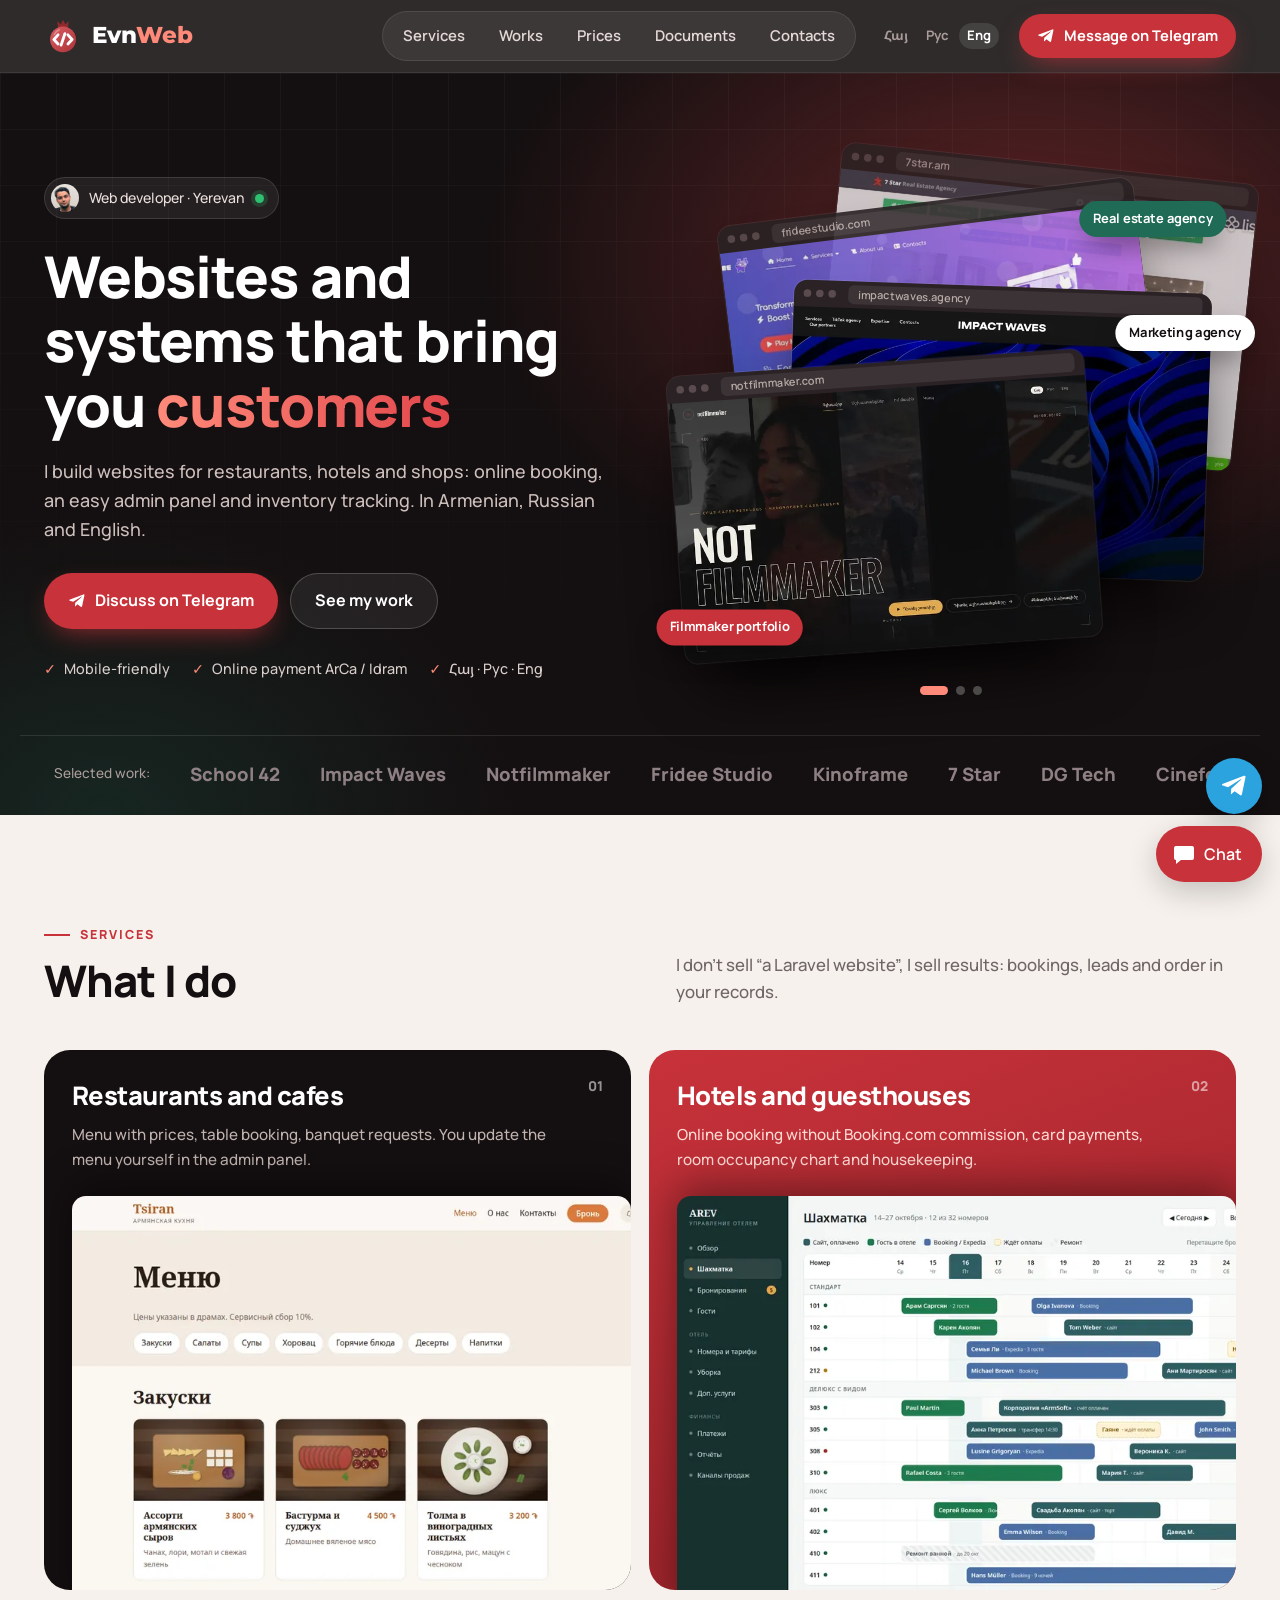
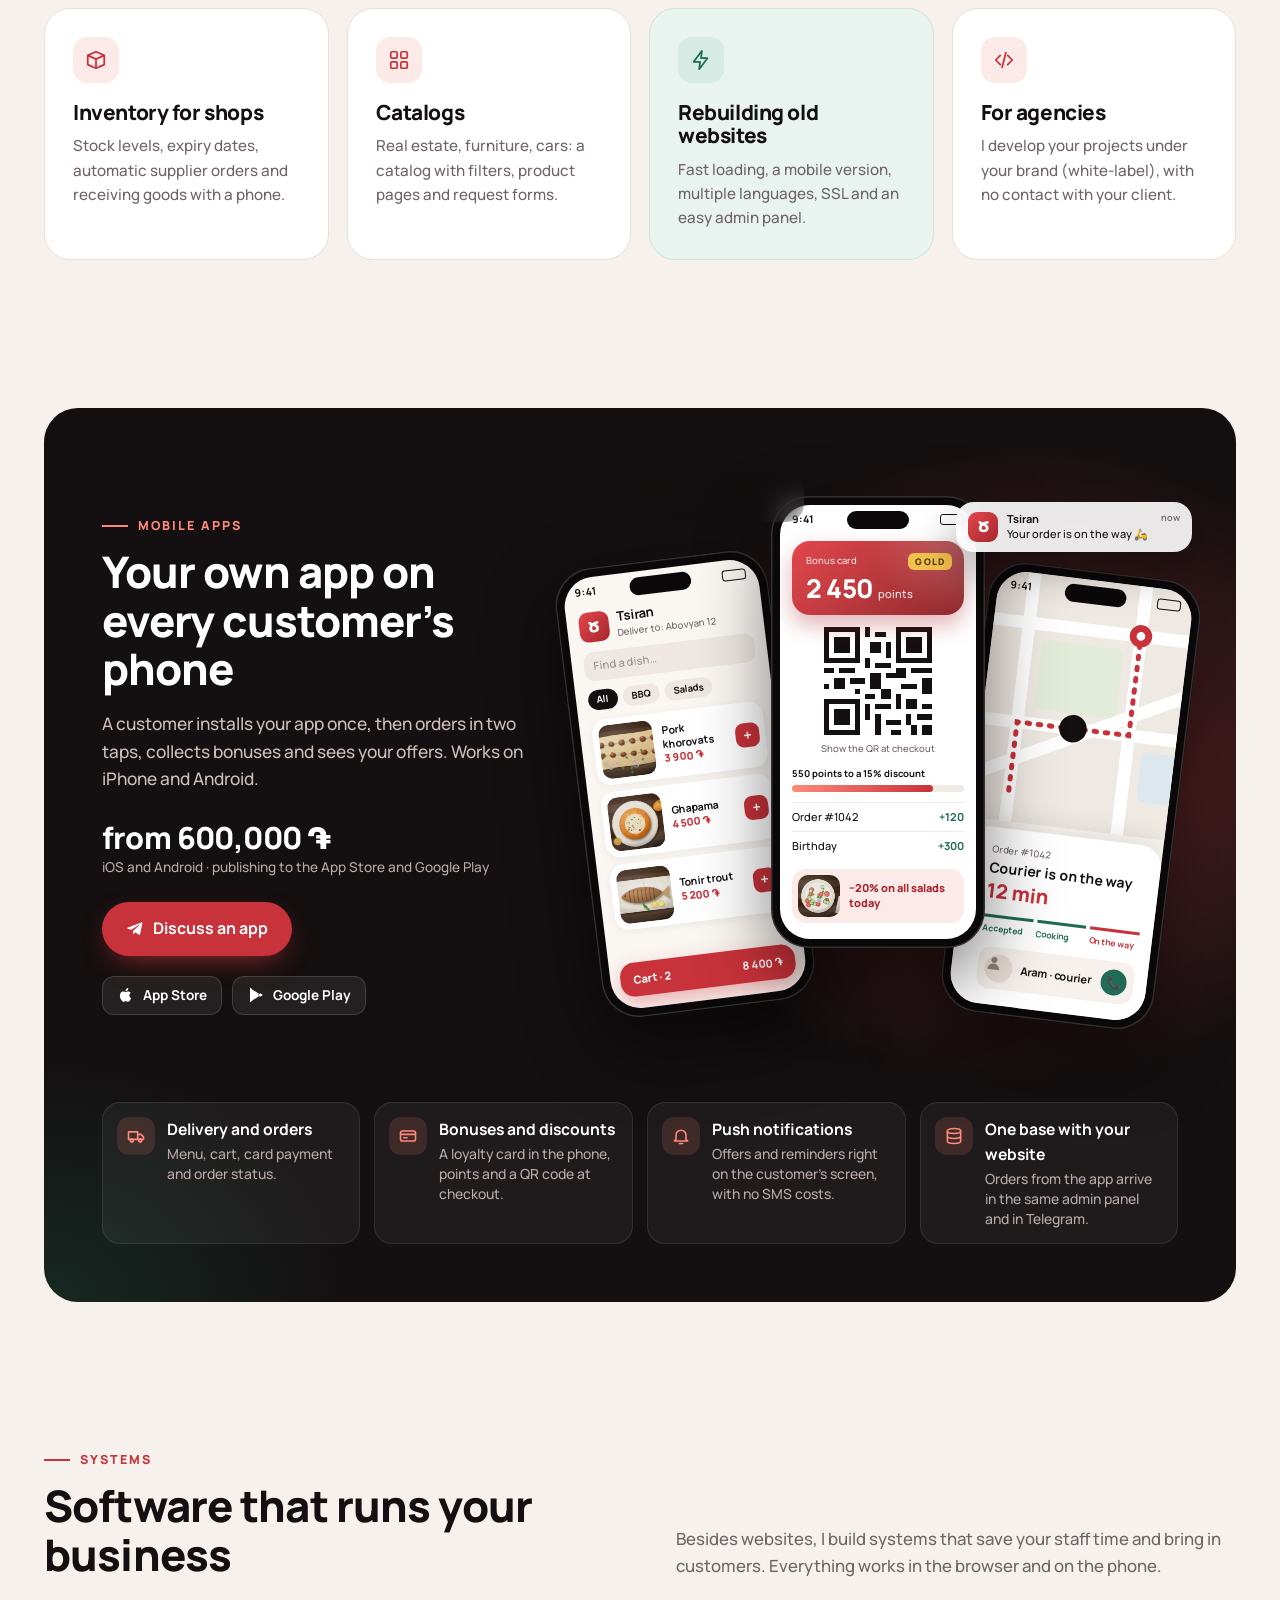
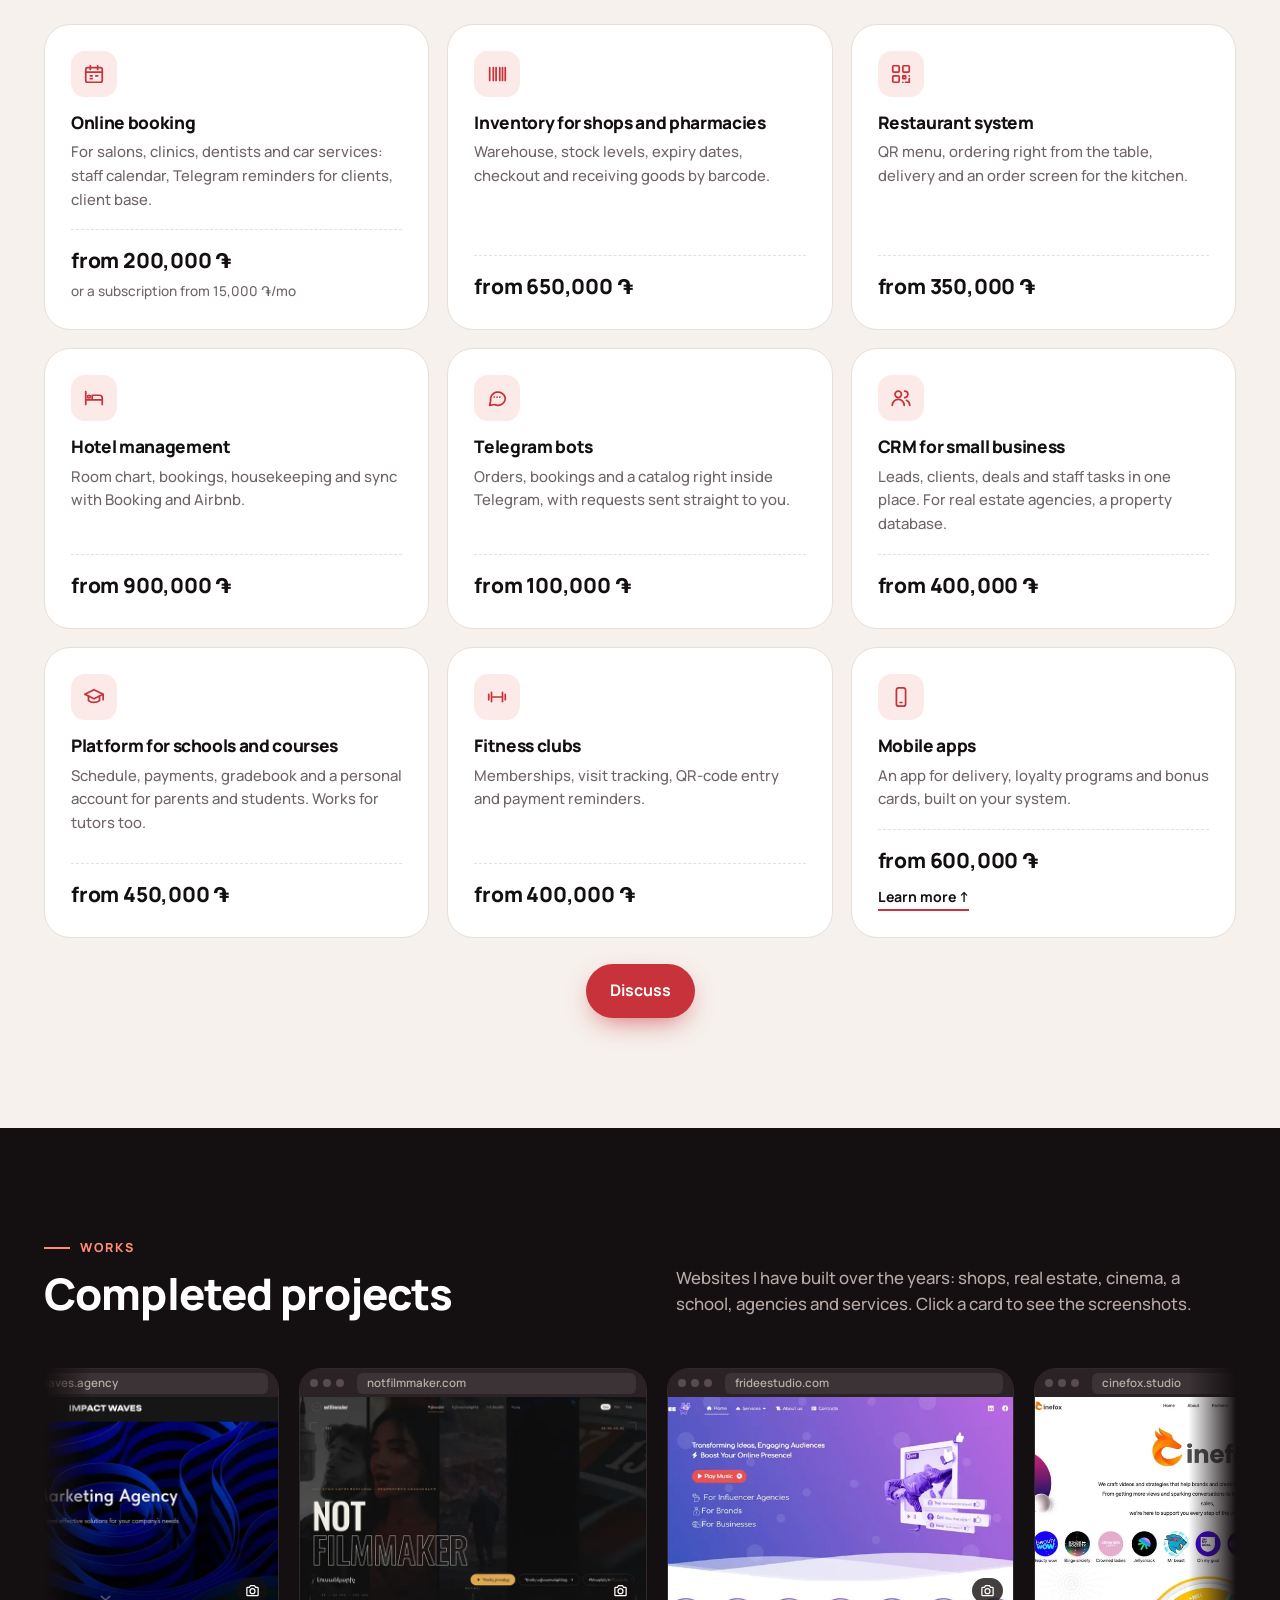
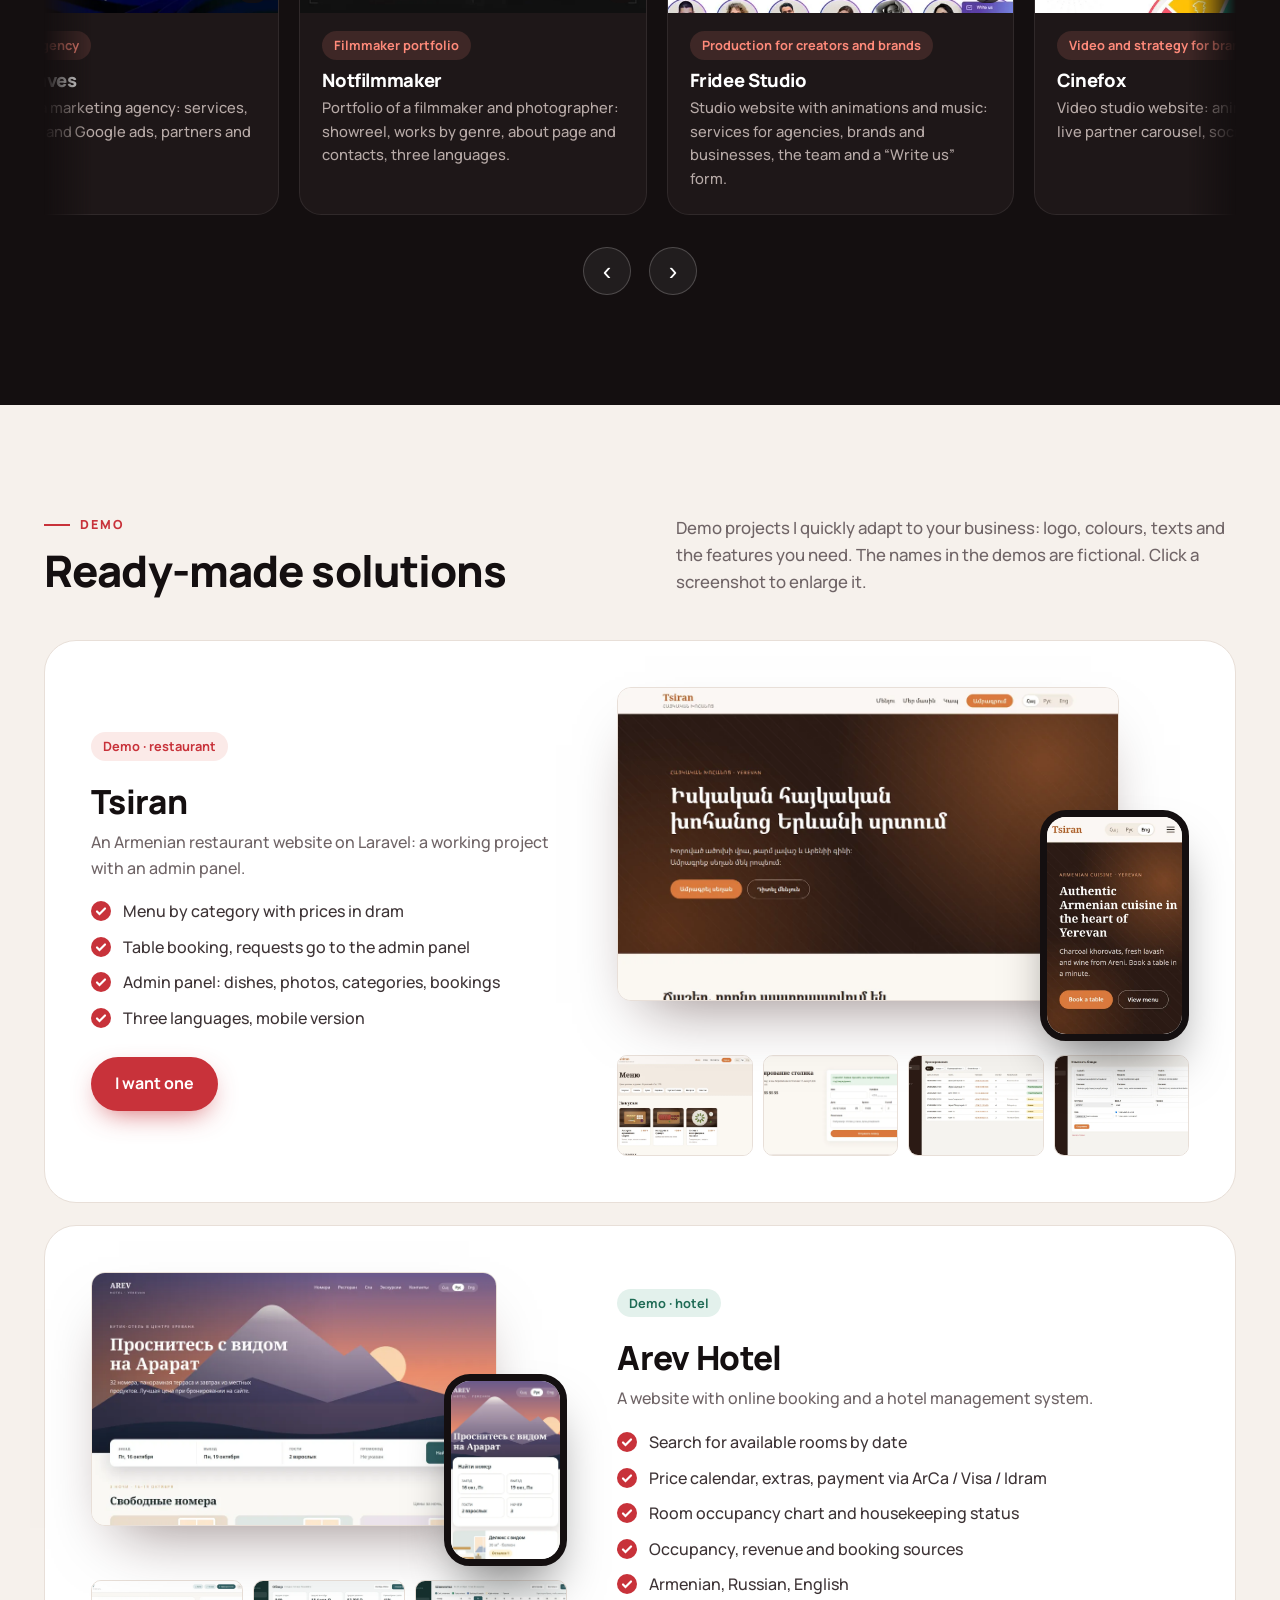
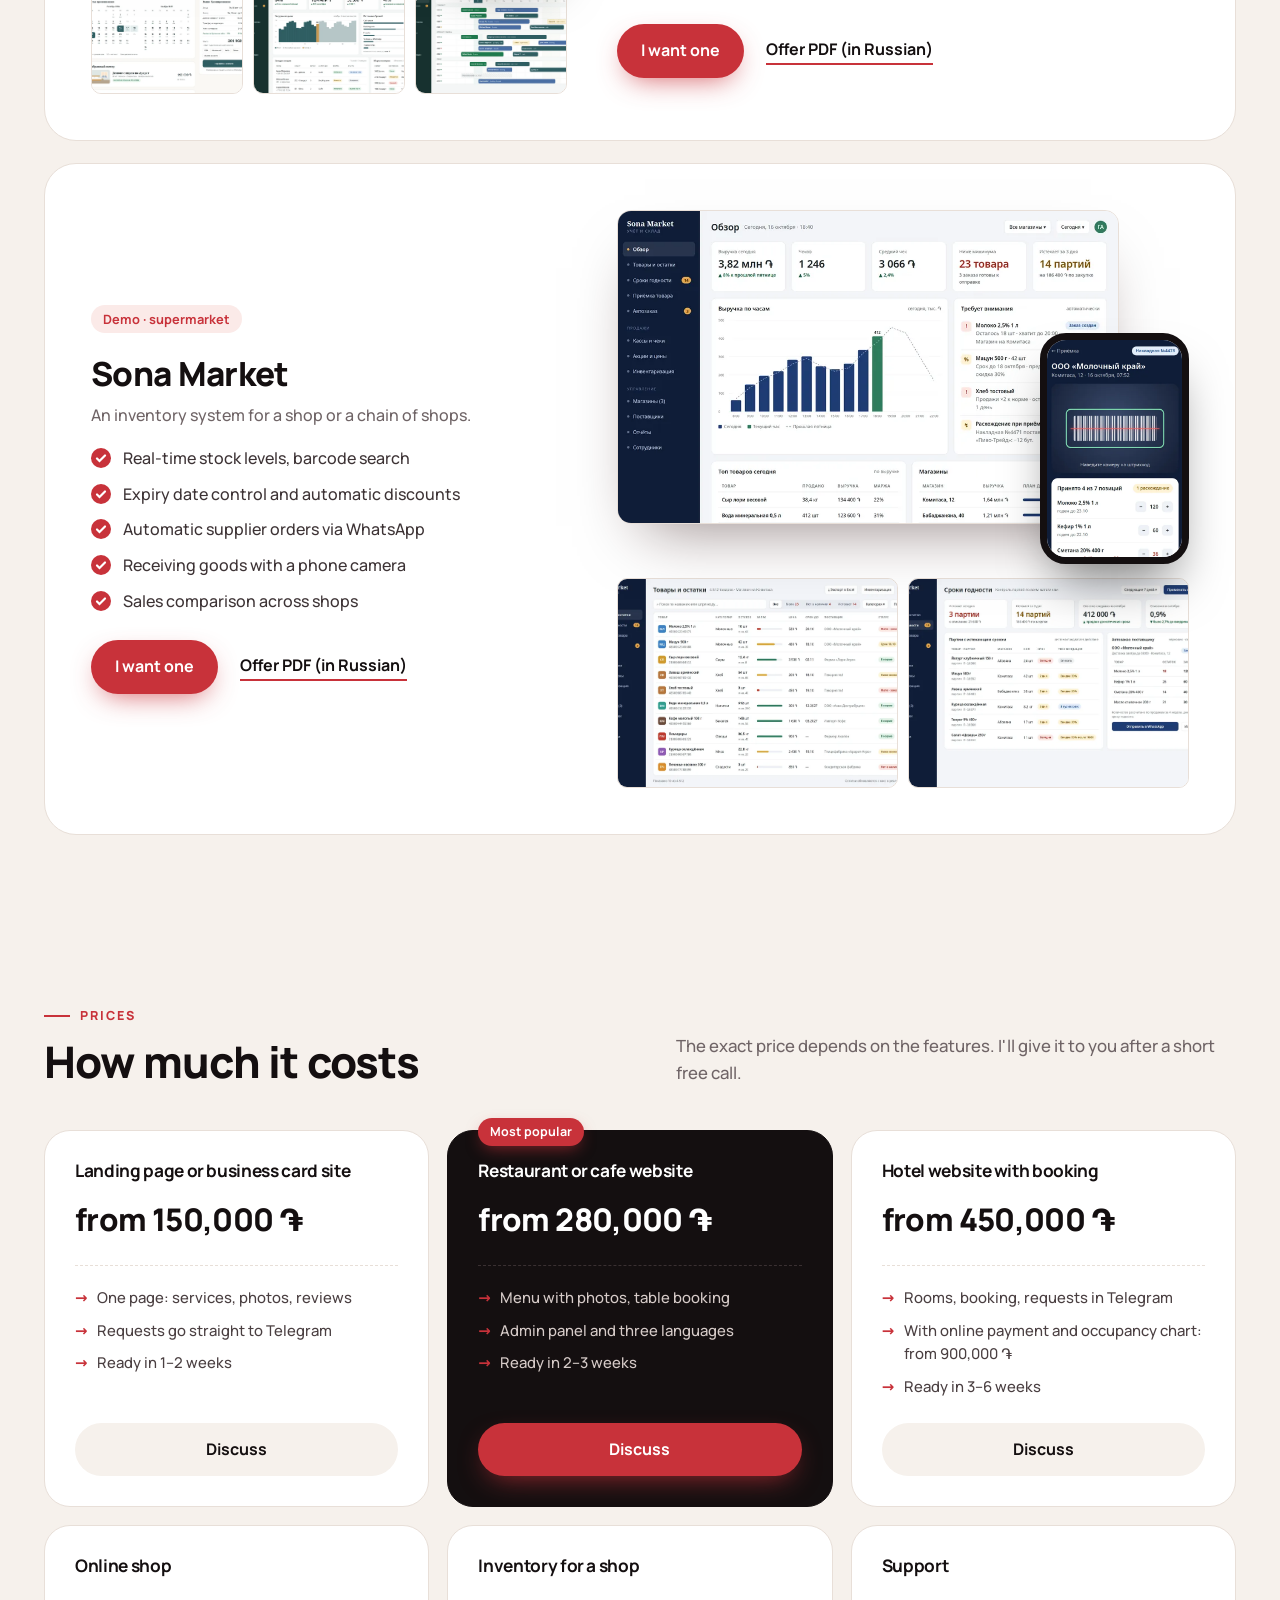
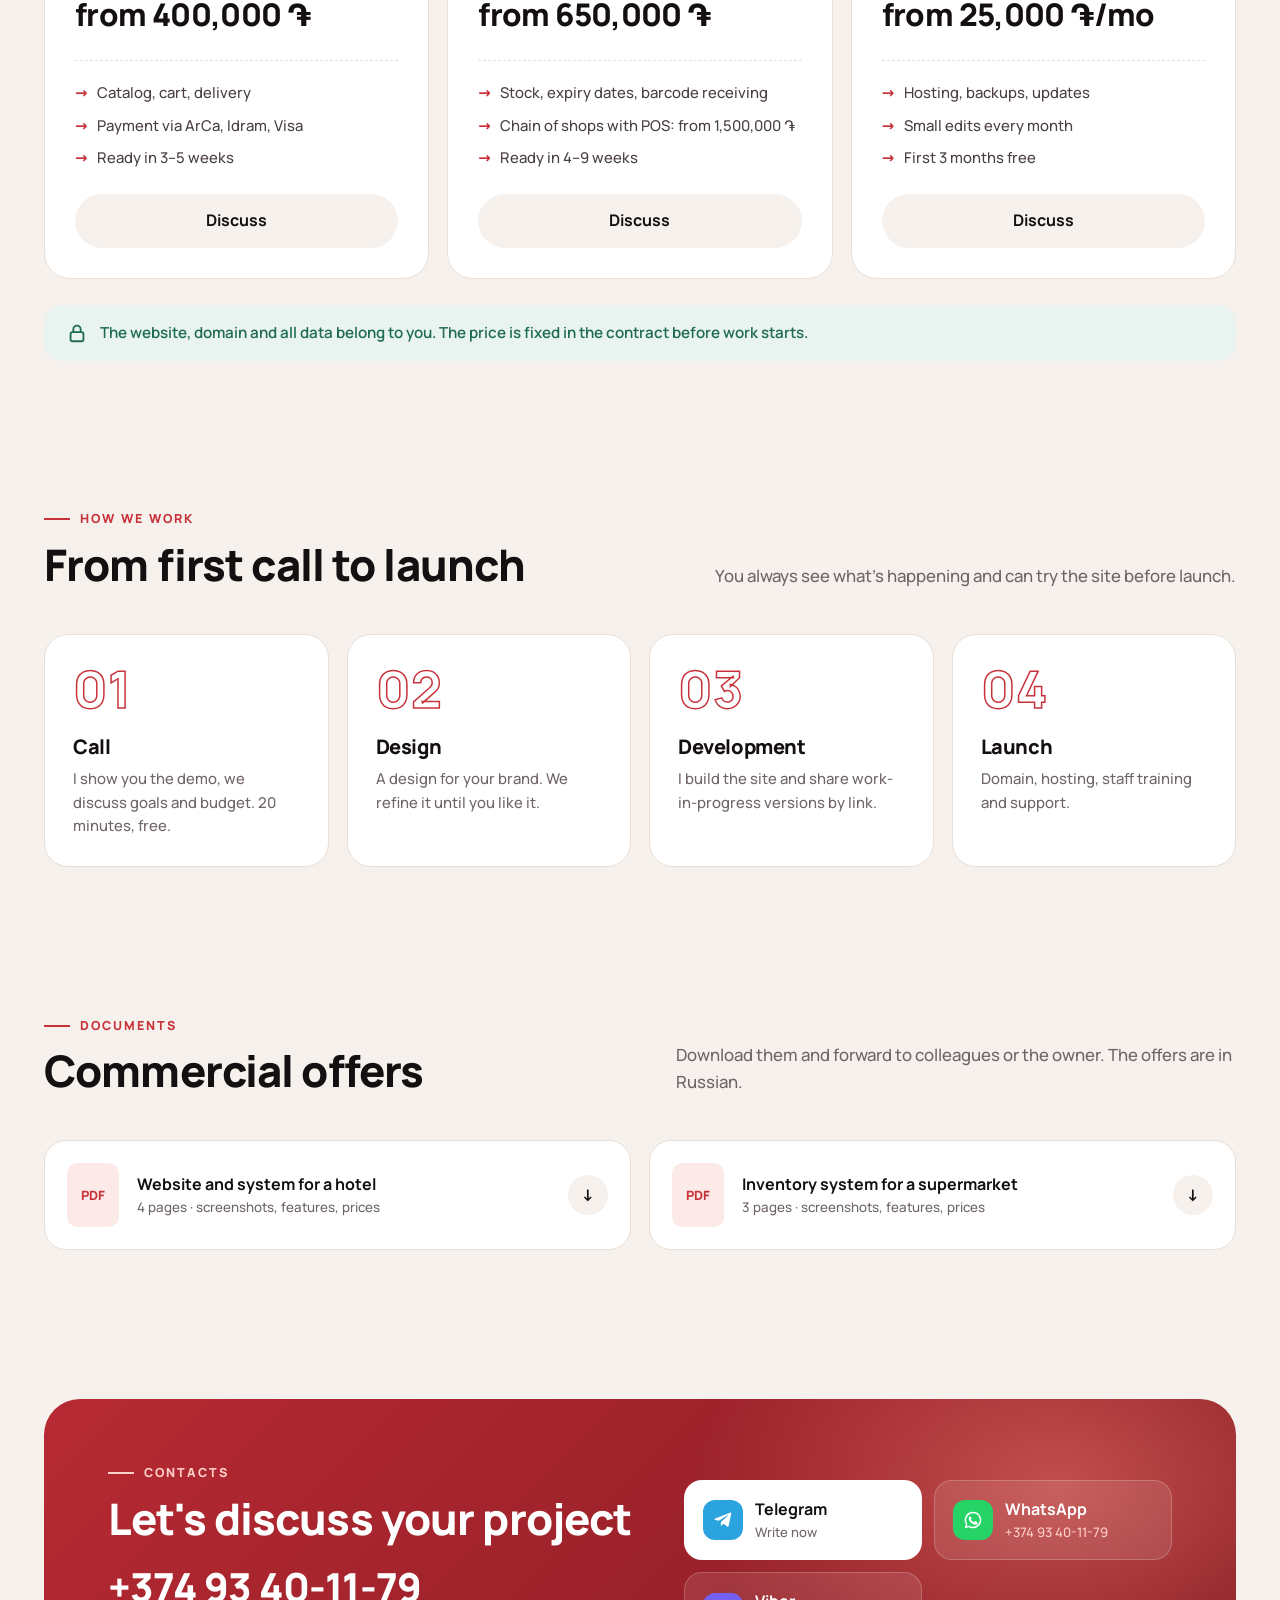
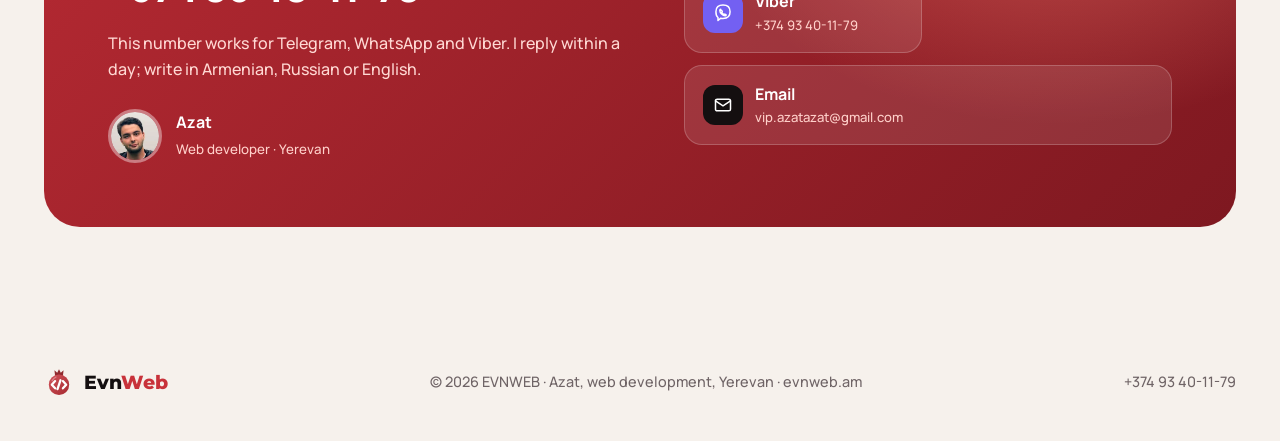
==== commit 8add1319: "Блок приложений: нейтральная иконка курьера вместо фото Co-Authored-By: Claude Opus 5.5 <noreply@ant" ====
--- a/site/en/index.html
+++ b/site/en/index.html
@@ -37,7 +37,7 @@
 <link rel="alternate" hreflang="x-default" href="https://evnweb.am/">
 <link rel="preload" href="../assets/fonts/Manrope-var-latin.woff2" as="font" type="font/woff2" crossorigin>
 <link rel="stylesheet" href="../assets/fonts/fonts.css?v=3">
-<link rel="stylesheet" href="../assets/css/site.css?v=13">
+<link rel="stylesheet" href="../assets/css/site.css?v=14">
 <script type="application/ld+json">{"@context":"https://schema.org","@graph":[{"@type":"ProfessionalService","@id":"https://evnweb.am/#business","name":"EVNWEB","url":"https://evnweb.am/en/","logo":"https://evnweb.am/assets/img/logo-180.png","image":"https://evnweb.am/assets/img/og.png","description":"Websites and business systems for restaurants, hotels and shops in Yerevan.","telephone":"+37493401179","email":"vip.azatazat@gmail.com","founder":{"@type":"Person","name":"Azat"},"address":{"@type":"PostalAddress","addressLocality":"Yerevan","addressCountry":"AM"},"geo":{"@type":"GeoCoordinates","latitude":40.1792,"longitude":44.4991},"areaServed":{"@type":"Country","name":"Armenia"},"availableLanguage":["hy","ru","en"],"priceRange":"100000–1500000 AMD","currenciesAccepted":"AMD","sameAs":["https://t.me/+37493401179","https://www.instagram.com/evnweb/"],"contactPoint":{"@type":"ContactPoint","telephone":"+37493401179","contactType":"customer service","availableLanguage":["Armenian","Russian","English"]},"hasOfferCatalog":{"@type":"OfferCatalog","name":"Website development","itemListElement":[{"@type":"Offer","itemOffered":{"@type":"Service","name":"Landing page or business card site"},"priceSpecification":{"@type":"PriceSpecification","minPrice":150000,"priceCurrency":"AMD"}},{"@type":"Offer","itemOffered":{"@type":"Service","name":"Restaurant or cafe website"},"priceSpecification":{"@type":"PriceSpecification","minPrice":280000,"priceCurrency":"AMD"}},{"@type":"Offer","itemOffered":{"@type":"Service","name":"Hotel website with booking"},"priceSpecification":{"@type":"PriceSpecification","minPrice":450000,"priceCurrency":"AMD"}},{"@type":"Offer","itemOffered":{"@type":"Service","name":"Online shop"},"priceSpecification":{"@type":"PriceSpecification","minPrice":400000,"priceCurrency":"AMD"}},{"@type":"Offer","itemOffered":{"@type":"Service","name":"Inventory for a shop"},"priceSpecification":{"@type":"PriceSpecification","minPrice":650000,"priceCurrency":"AMD"}},{"@type":"Offer","itemOffered":{"@type":"Service","name":"Support"},"priceSpecification":{"@type":"PriceSpecification","minPrice":25000,"priceCurrency":"AMD"}},{"@type":"Offer","itemOffered":{"@type":"Service","name":"Online booking"},"priceSpecification":{"@type":"PriceSpecification","minPrice":200000,"priceCurrency":"AMD"}},{"@type":"Offer","itemOffered":{"@type":"Service","name":"Inventory for shops and pharmacies"},"priceSpecification":{"@type":"PriceSpecification","minPrice":650000,"priceCurrency":"AMD"}},{"@type":"Offer","itemOffered":{"@type":"Service","name":"Restaurant system"},"priceSpecification":{"@type":"PriceSpecification","minPrice":350000,"priceCurrency":"AMD"}},{"@type":"Offer","itemOffered":{"@type":"Service","name":"Hotel management"},"priceSpecification":{"@type":"PriceSpecification","minPrice":900000,"priceCurrency":"AMD"}},{"@type":"Offer","itemOffered":{"@type":"Service","name":"Telegram bots"},"priceSpecification":{"@type":"PriceSpecification","minPrice":100000,"priceCurrency":"AMD"}},{"@type":"Offer","itemOffered":{"@type":"Service","name":"CRM for small business"},"priceSpecification":{"@type":"PriceSpecification","minPrice":400000,"priceCurrency":"AMD"}},{"@type":"Offer","itemOffered":{"@type":"Service","name":"Platform for schools and courses"},"priceSpecification":{"@type":"PriceSpecification","minPrice":450000,"priceCurrency":"AMD"}},{"@type":"Offer","itemOffered":{"@type":"Service","name":"Fitness clubs"},"priceSpecification":{"@type":"PriceSpecification","minPrice":400000,"priceCurrency":"AMD"}},{"@type":"Offer","itemOffered":{"@type":"Service","name":"Mobile apps"},"priceSpecification":{"@type":"PriceSpecification","minPrice":600000,"priceCurrency":"AMD"}}]}},{"@type":"WebSite","@id":"https://evnweb.am/#website","url":"https://evnweb.am/","name":"EVNWEB","inLanguage":["hy","ru","en"],"publisher":{"@id":"https://evnweb.am/#business"}},{"@type":"WebPage","url":"https://evnweb.am/en/","name":"Website development in Yerevan: restaurants, hotels, shops | EVNWEB","description":"Website development in Yerevan for restaurants, hotels and shops: online booking, admin panel, inventory, 3 languages. Prices from 150,000 ֏.","inLanguage":"en","isPartOf":{"@id":"https://evnweb.am/#website"},"about":{"@id":"https://evnweb.am/#business"}}]}</script>
 <!-- Yandex.Metrika counter -->
 <script type="text/javascript">
@@ -168,7 +168,7 @@
       <div class="tr__map"><svg viewBox="0 0 220 200" preserveAspectRatio="xMidYMid slice"><rect width="220" height="200" fill="#efe9e3"/><path d="M0 40h220M0 120h220M60 0v200M150 0v200M0 180 220 70" stroke="#fff" stroke-width="10"/><rect x="72" y="52" width="66" height="56" rx="6" fill="#e2ecd9"/><rect x="162" y="132" width="50" height="40" rx="6" fill="#dde7ef"/><path d="M60 175V120h90V40" fill="none" stroke="#c8323a" stroke-width="4" stroke-dasharray="2 7" stroke-linecap="round"/><circle cx="150" cy="40" r="9" fill="#c8323a"/><circle cx="150" cy="40" r="3.5" fill="#fff"/><circle cx="105" cy="120" r="11" fill="#140f10"/><text x="105" y="124.5" font-size="12" text-anchor="middle">🛵</text></svg></div>
       <div class="tr__sheet"><small>Order #1042</small><b>Courier is on the way</b><em>12 min</em>
         <div class="tr__steps"><span class="ok">Accepted</span><span class="ok">Cooking</span><span class="on">On the way</span></div>
-        <div class="tr__cour"><img src="../assets/img/azat.webp" alt="" loading="lazy" width="160" height="160"><span>Aram · courier</span><i>📞</i></div>
+        <div class="tr__cour"><b class="tr__av"><svg viewBox="0 0 24 24"><circle cx="12" cy="8" r="4"/><path d="M4 21a8 8 0 0 1 16 0Z"/></svg></b><span>Aram · courier</span><i>📞</i></div>
       </div>
     </div></div>
     <div class="push push--1"><span class="push__ic">Ծ</span><div><b>Tsiran <small>now</small></b><span>Your order is on the way 🛵</span></div></div>
--- a/site/assets/css/site.css
+++ b/site/assets/css/site.css
@@ -405,3 +405,4 @@
 @media (max-width: 640px) { .apps { border-radius: 26px; padding: 26px 18px 10px; } .apps__feats { grid-template-columns: 1fr; } .apps__buy .btn { flex: 1 1 100%; } }
 .lc__promo { display: flex; align-items: center; gap: 9px; margin-top: 8px; background: #fbeae8; border-radius: 14px; padding: 6px; font-weight: 800; color: var(--red-d); }
 .lc__promo img { width: 42px; height: 42px; border-radius: 10px; object-fit: cover; }
+.tr__av { flex: none; width: 28px; height: 28px; border-radius: 50%; background: #e7dcd4; color: #8f7f7c; display: grid; place-items: center; margin: 0 !important; } .tr__av svg { width: 18px; height: 18px; fill: currentColor; }
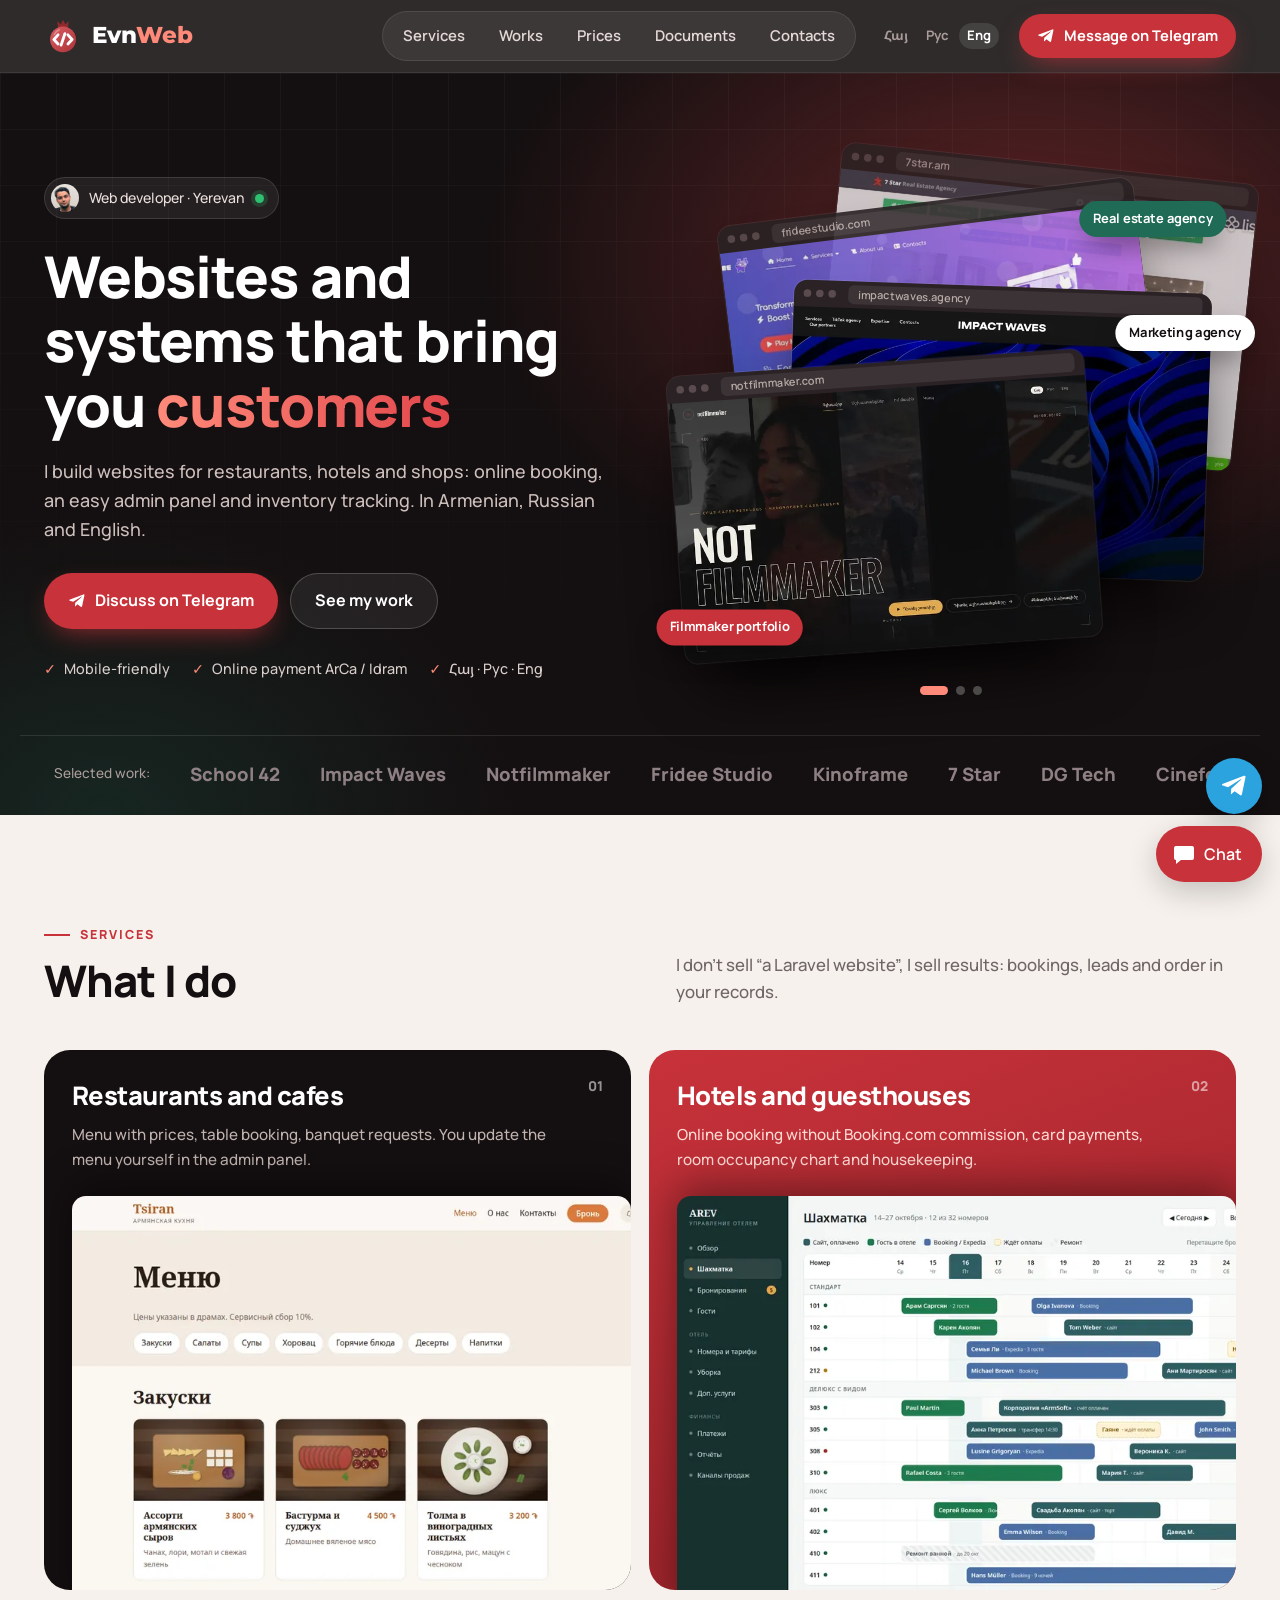
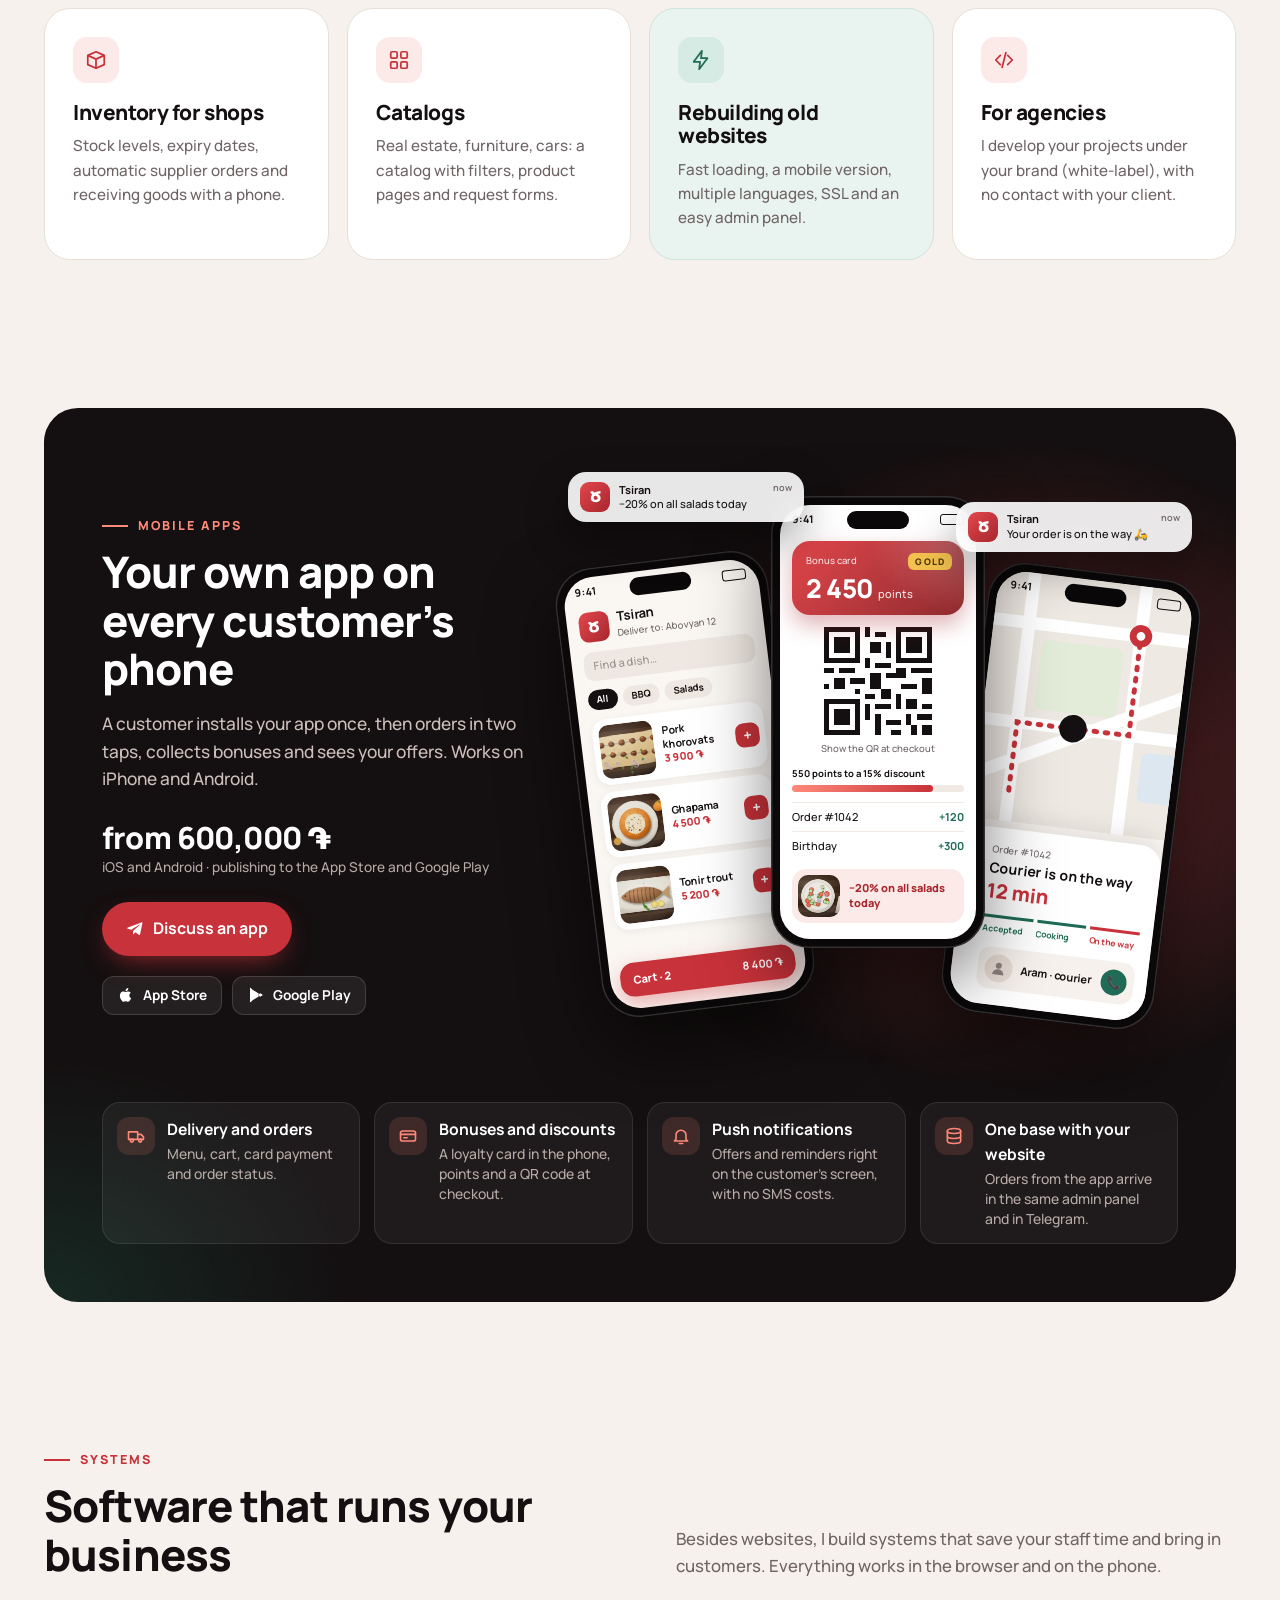
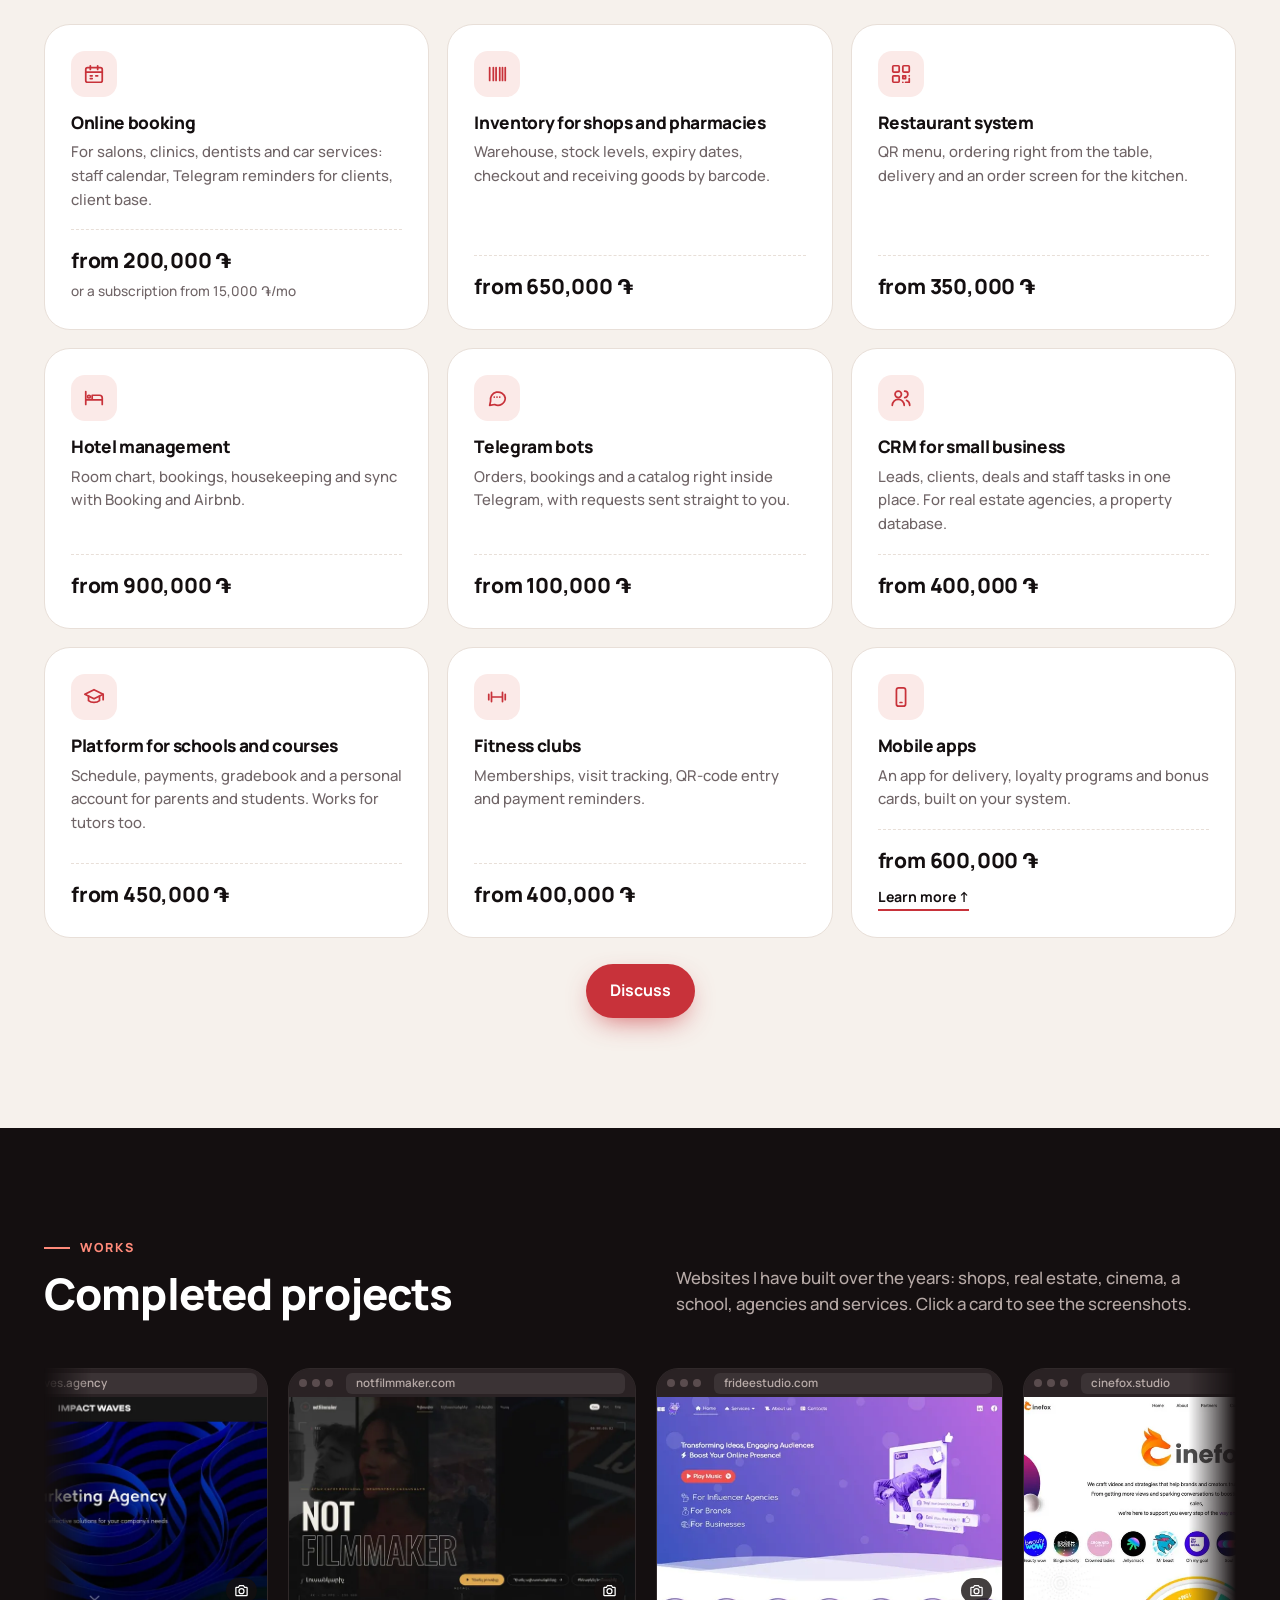
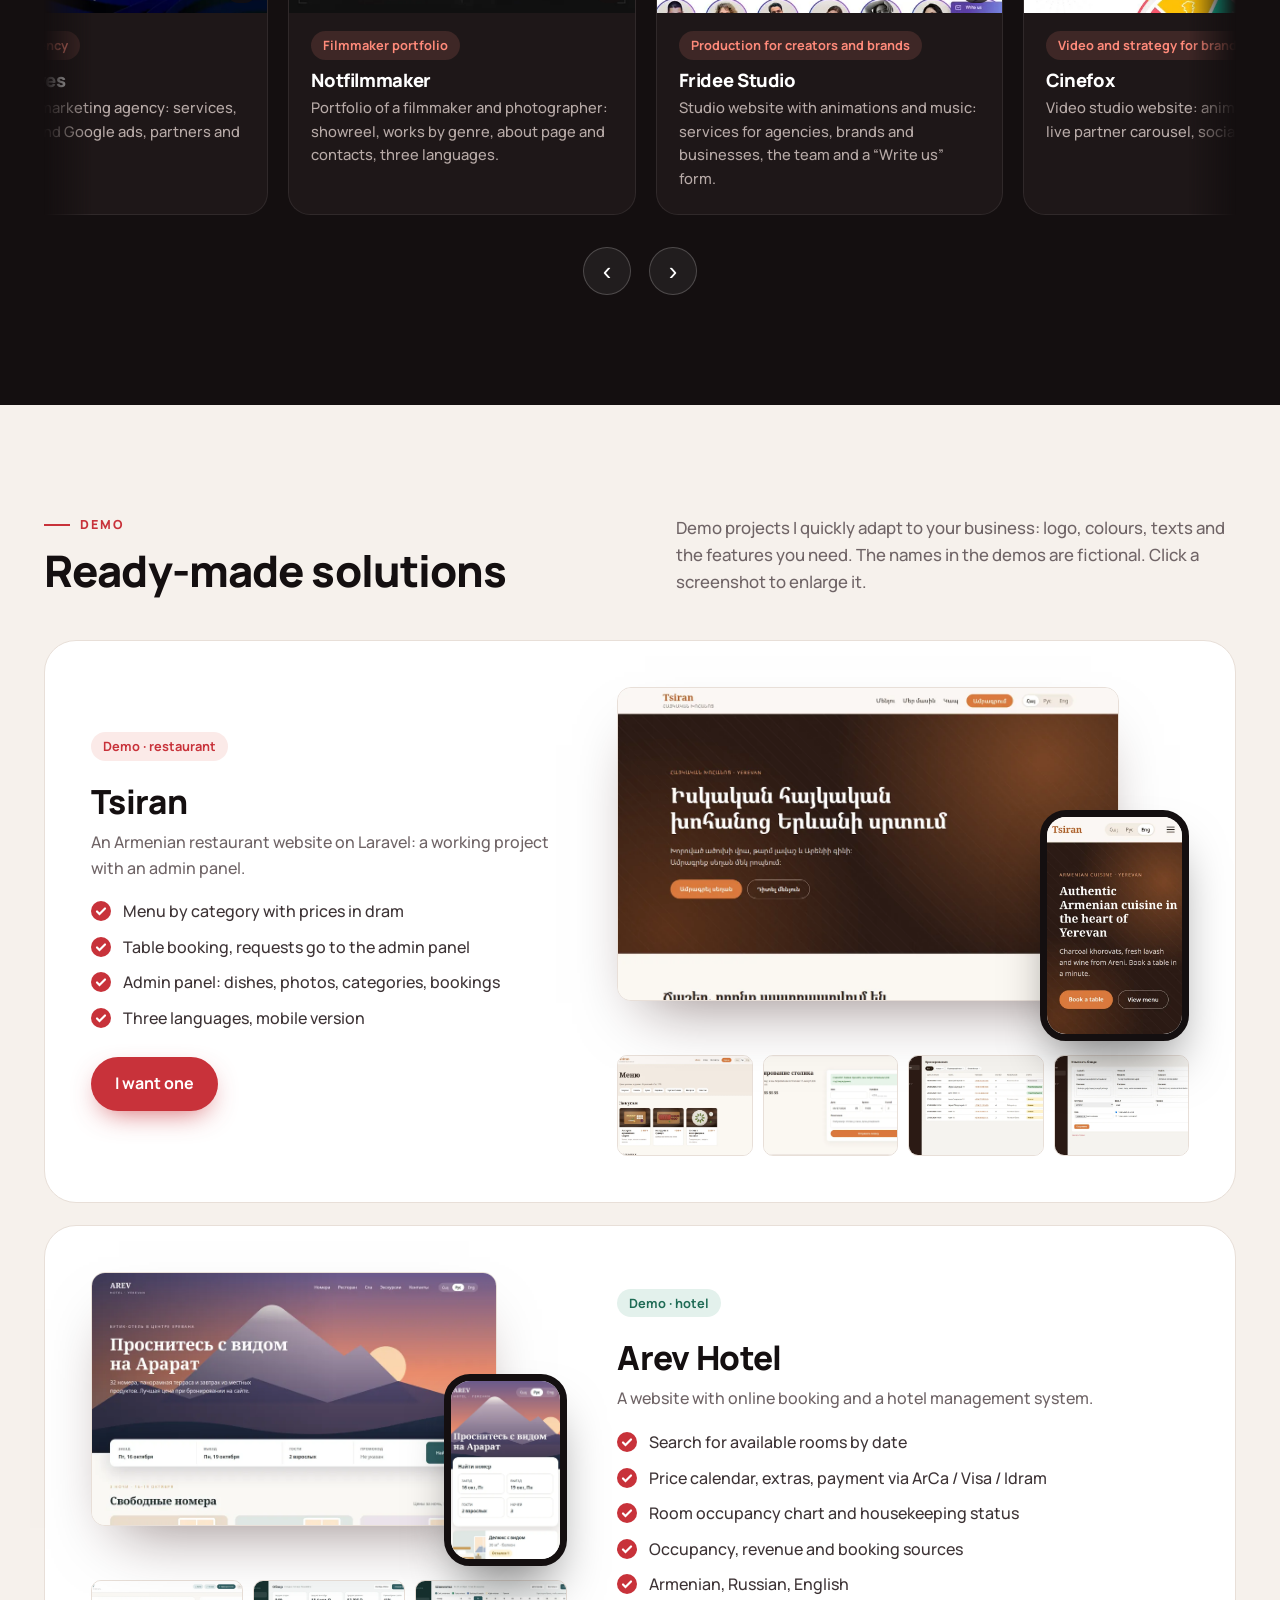
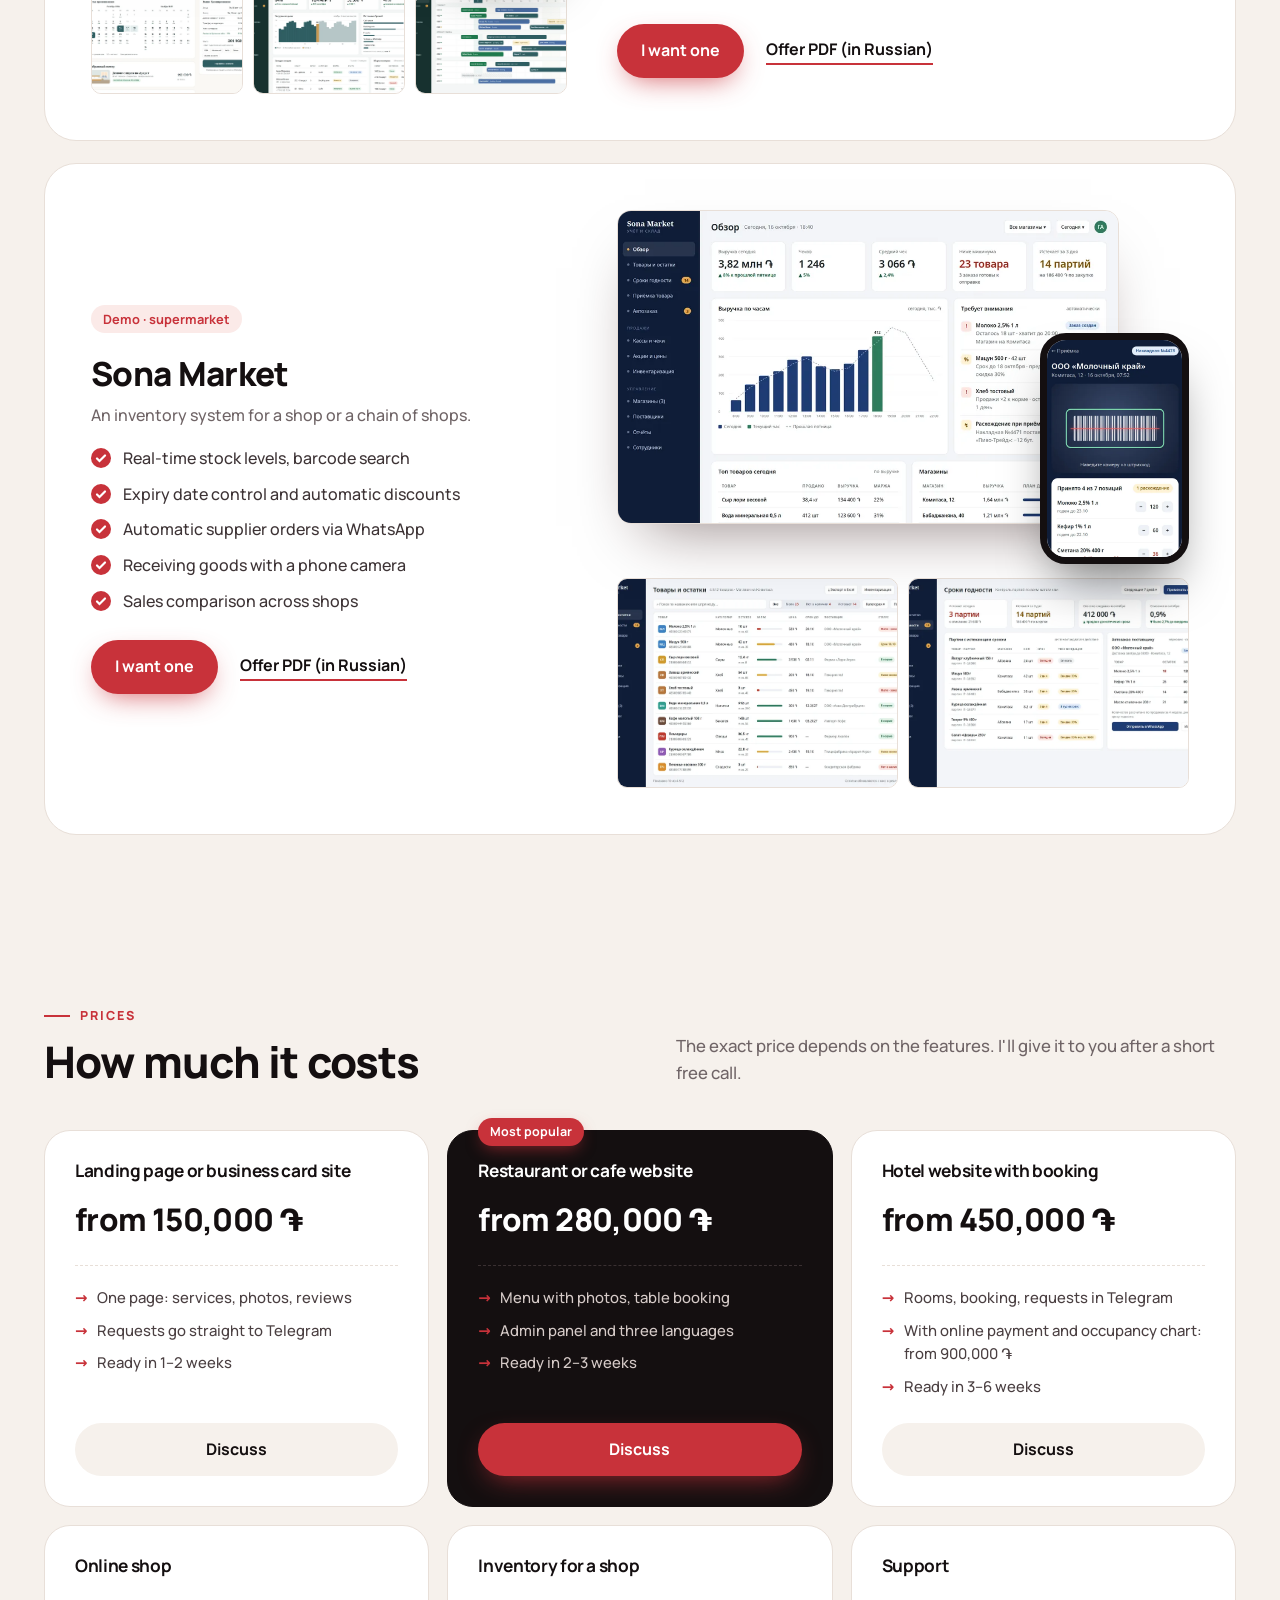
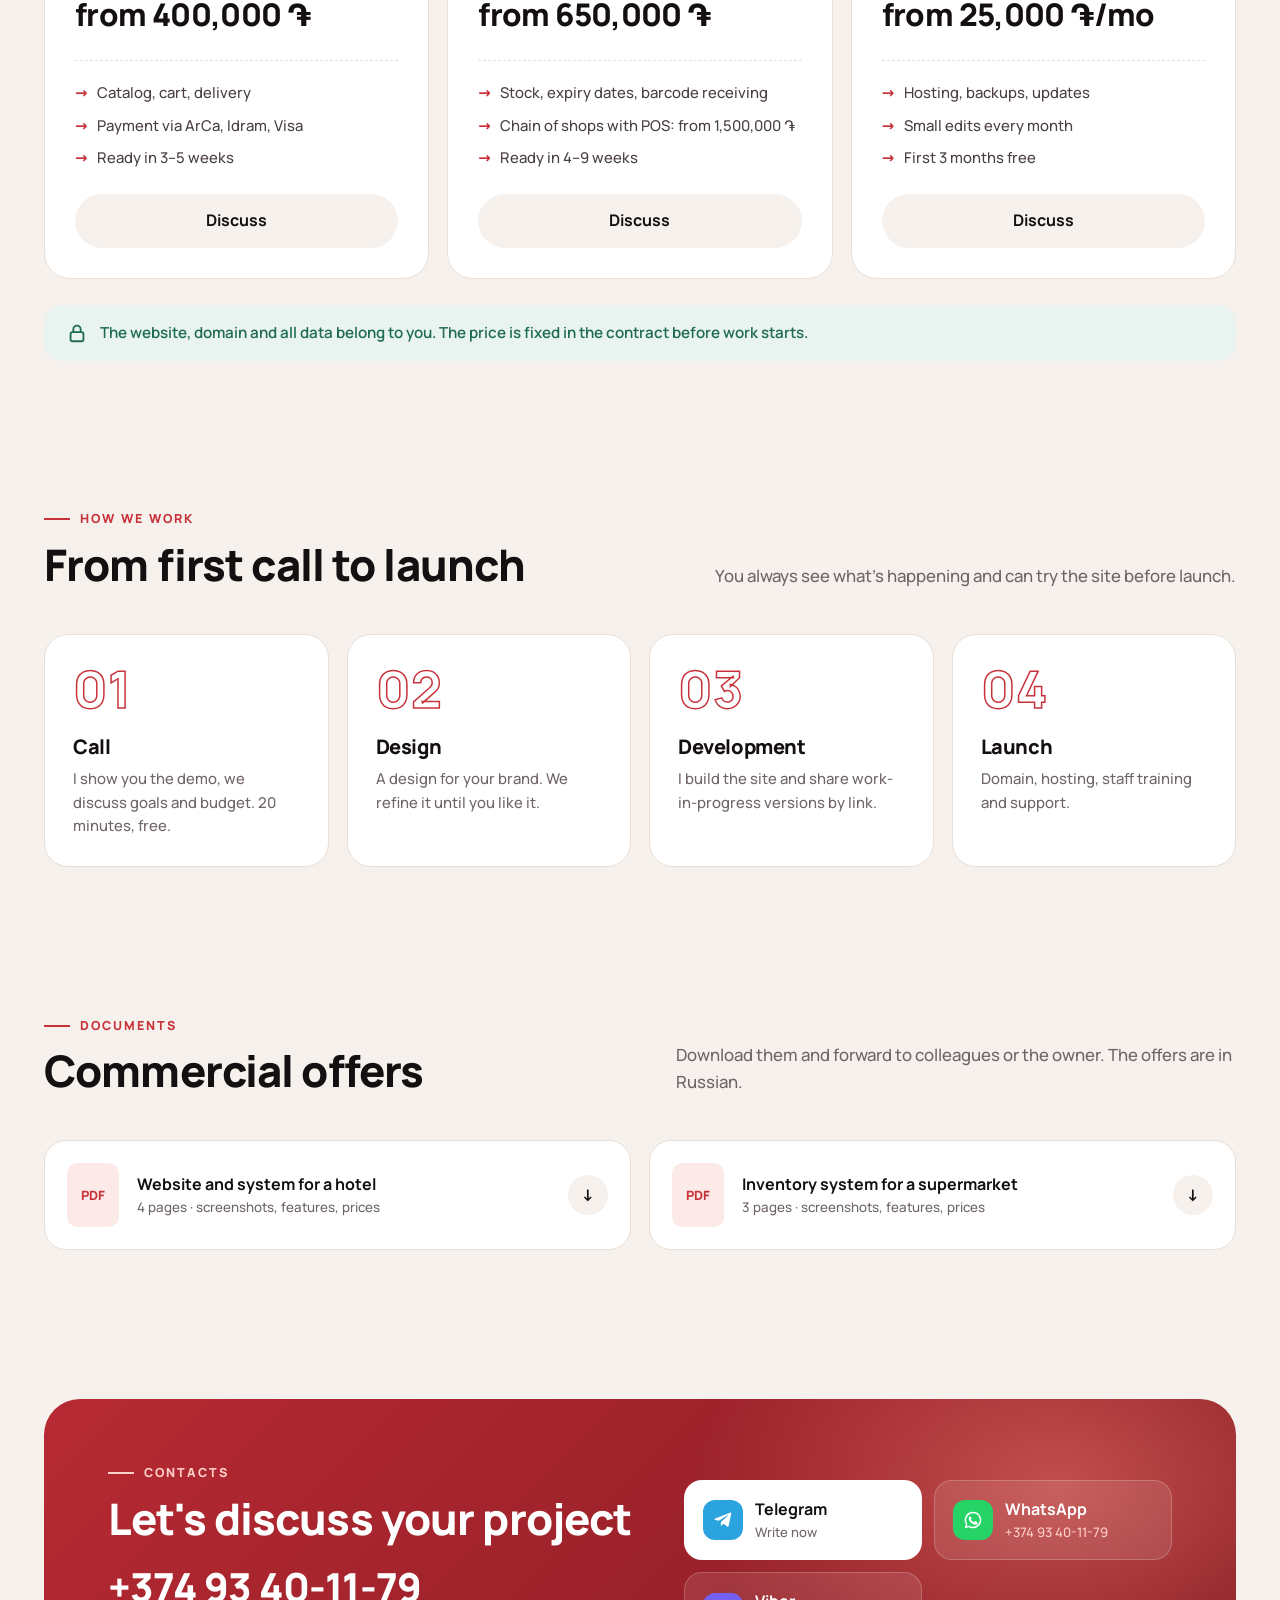
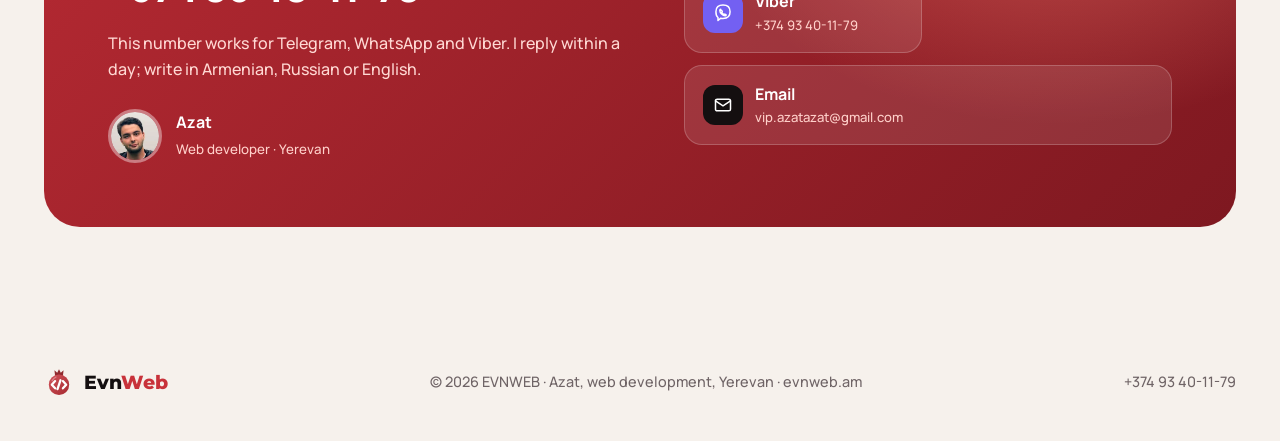
==== commit b9105cfa: "Иконка курьера по центру кружка Co-Authored-By: Claude Opus 5.5 <noreply@anthropic.com> Claude-Sessi" ====
--- a/site/en/index.html
+++ b/site/en/index.html
@@ -37,7 +37,7 @@
 <link rel="alternate" hreflang="x-default" href="https://evnweb.am/">
 <link rel="preload" href="../assets/fonts/Manrope-var-latin.woff2" as="font" type="font/woff2" crossorigin>
 <link rel="stylesheet" href="../assets/fonts/fonts.css?v=3">
-<link rel="stylesheet" href="../assets/css/site.css?v=14">
+<link rel="stylesheet" href="../assets/css/site.css?v=15">
 <script type="application/ld+json">{"@context":"https://schema.org","@graph":[{"@type":"ProfessionalService","@id":"https://evnweb.am/#business","name":"EVNWEB","url":"https://evnweb.am/en/","logo":"https://evnweb.am/assets/img/logo-180.png","image":"https://evnweb.am/assets/img/og.png","description":"Websites and business systems for restaurants, hotels and shops in Yerevan.","telephone":"+37493401179","email":"vip.azatazat@gmail.com","founder":{"@type":"Person","name":"Azat"},"address":{"@type":"PostalAddress","addressLocality":"Yerevan","addressCountry":"AM"},"geo":{"@type":"GeoCoordinates","latitude":40.1792,"longitude":44.4991},"areaServed":{"@type":"Country","name":"Armenia"},"availableLanguage":["hy","ru","en"],"priceRange":"100000–1500000 AMD","currenciesAccepted":"AMD","sameAs":["https://t.me/+37493401179","https://www.instagram.com/evnweb/"],"contactPoint":{"@type":"ContactPoint","telephone":"+37493401179","contactType":"customer service","availableLanguage":["Armenian","Russian","English"]},"hasOfferCatalog":{"@type":"OfferCatalog","name":"Website development","itemListElement":[{"@type":"Offer","itemOffered":{"@type":"Service","name":"Landing page or business card site"},"priceSpecification":{"@type":"PriceSpecification","minPrice":150000,"priceCurrency":"AMD"}},{"@type":"Offer","itemOffered":{"@type":"Service","name":"Restaurant or cafe website"},"priceSpecification":{"@type":"PriceSpecification","minPrice":280000,"priceCurrency":"AMD"}},{"@type":"Offer","itemOffered":{"@type":"Service","name":"Hotel website with booking"},"priceSpecification":{"@type":"PriceSpecification","minPrice":450000,"priceCurrency":"AMD"}},{"@type":"Offer","itemOffered":{"@type":"Service","name":"Online shop"},"priceSpecification":{"@type":"PriceSpecification","minPrice":400000,"priceCurrency":"AMD"}},{"@type":"Offer","itemOffered":{"@type":"Service","name":"Inventory for a shop"},"priceSpecification":{"@type":"PriceSpecification","minPrice":650000,"priceCurrency":"AMD"}},{"@type":"Offer","itemOffered":{"@type":"Service","name":"Support"},"priceSpecification":{"@type":"PriceSpecification","minPrice":25000,"priceCurrency":"AMD"}},{"@type":"Offer","itemOffered":{"@type":"Service","name":"Online booking"},"priceSpecification":{"@type":"PriceSpecification","minPrice":200000,"priceCurrency":"AMD"}},{"@type":"Offer","itemOffered":{"@type":"Service","name":"Inventory for shops and pharmacies"},"priceSpecification":{"@type":"PriceSpecification","minPrice":650000,"priceCurrency":"AMD"}},{"@type":"Offer","itemOffered":{"@type":"Service","name":"Restaurant system"},"priceSpecification":{"@type":"PriceSpecification","minPrice":350000,"priceCurrency":"AMD"}},{"@type":"Offer","itemOffered":{"@type":"Service","name":"Hotel management"},"priceSpecification":{"@type":"PriceSpecification","minPrice":900000,"priceCurrency":"AMD"}},{"@type":"Offer","itemOffered":{"@type":"Service","name":"Telegram bots"},"priceSpecification":{"@type":"PriceSpecification","minPrice":100000,"priceCurrency":"AMD"}},{"@type":"Offer","itemOffered":{"@type":"Service","name":"CRM for small business"},"priceSpecification":{"@type":"PriceSpecification","minPrice":400000,"priceCurrency":"AMD"}},{"@type":"Offer","itemOffered":{"@type":"Service","name":"Platform for schools and courses"},"priceSpecification":{"@type":"PriceSpecification","minPrice":450000,"priceCurrency":"AMD"}},{"@type":"Offer","itemOffered":{"@type":"Service","name":"Fitness clubs"},"priceSpecification":{"@type":"PriceSpecification","minPrice":400000,"priceCurrency":"AMD"}},{"@type":"Offer","itemOffered":{"@type":"Service","name":"Mobile apps"},"priceSpecification":{"@type":"PriceSpecification","minPrice":600000,"priceCurrency":"AMD"}}]}},{"@type":"WebSite","@id":"https://evnweb.am/#website","url":"https://evnweb.am/","name":"EVNWEB","inLanguage":["hy","ru","en"],"publisher":{"@id":"https://evnweb.am/#business"}},{"@type":"WebPage","url":"https://evnweb.am/en/","name":"Website development in Yerevan: restaurants, hotels, shops | EVNWEB","description":"Website development in Yerevan for restaurants, hotels and shops: online booking, admin panel, inventory, 3 languages. Prices from 150,000 ֏.","inLanguage":"en","isPartOf":{"@id":"https://evnweb.am/#website"},"about":{"@id":"https://evnweb.am/#business"}}]}</script>
 <!-- Yandex.Metrika counter -->
 <script type="text/javascript">
@@ -168,7 +168,7 @@
       <div class="tr__map"><svg viewBox="0 0 220 200" preserveAspectRatio="xMidYMid slice"><rect width="220" height="200" fill="#efe9e3"/><path d="M0 40h220M0 120h220M60 0v200M150 0v200M0 180 220 70" stroke="#fff" stroke-width="10"/><rect x="72" y="52" width="66" height="56" rx="6" fill="#e2ecd9"/><rect x="162" y="132" width="50" height="40" rx="6" fill="#dde7ef"/><path d="M60 175V120h90V40" fill="none" stroke="#c8323a" stroke-width="4" stroke-dasharray="2 7" stroke-linecap="round"/><circle cx="150" cy="40" r="9" fill="#c8323a"/><circle cx="150" cy="40" r="3.5" fill="#fff"/><circle cx="105" cy="120" r="11" fill="#140f10"/><text x="105" y="124.5" font-size="12" text-anchor="middle">🛵</text></svg></div>
       <div class="tr__sheet"><small>Order #1042</small><b>Courier is on the way</b><em>12 min</em>
         <div class="tr__steps"><span class="ok">Accepted</span><span class="ok">Cooking</span><span class="on">On the way</span></div>
-        <div class="tr__cour"><b class="tr__av"><svg viewBox="0 0 24 24"><circle cx="12" cy="8" r="4"/><path d="M4 21a8 8 0 0 1 16 0Z"/></svg></b><span>Aram · courier</span><i>📞</i></div>
+        <div class="tr__cour"><b class="tr__av"><svg viewBox="0 0 24 24"><circle cx="12" cy="8.5" r="4"/><path d="M4.5 20.5a7.5 7.5 0 0 1 15 0Z"/></svg></b><span>Aram · courier</span><i>📞</i></div>
       </div>
     </div></div>
     <div class="push push--1"><span class="push__ic">Ծ</span><div><b>Tsiran <small>now</small></b><span>Your order is on the way 🛵</span></div></div>
--- a/site/assets/css/site.css
+++ b/site/assets/css/site.css
@@ -405,4 +405,4 @@
 @media (max-width: 640px) { .apps { border-radius: 26px; padding: 26px 18px 10px; } .apps__feats { grid-template-columns: 1fr; } .apps__buy .btn { flex: 1 1 100%; } }
 .lc__promo { display: flex; align-items: center; gap: 9px; margin-top: 8px; background: #fbeae8; border-radius: 14px; padding: 6px; font-weight: 800; color: var(--red-d); }
 .lc__promo img { width: 42px; height: 42px; border-radius: 10px; object-fit: cover; }
-.tr__av { flex: none; width: 28px; height: 28px; border-radius: 50%; background: #e7dcd4; color: #8f7f7c; display: grid; place-items: center; margin: 0 !important; } .tr__av svg { width: 18px; height: 18px; fill: currentColor; }
+.tr__sheet .tr__av { flex: none; width: 28px; height: 28px; border-radius: 50%; background: #e7dcd4; color: #8f7f7c; display: grid; place-items: center; margin: 0; padding: 0; font-size: 0; line-height: 0; overflow: hidden; } .tr__av svg { display: block; width: 18px; height: 18px; fill: currentColor; }
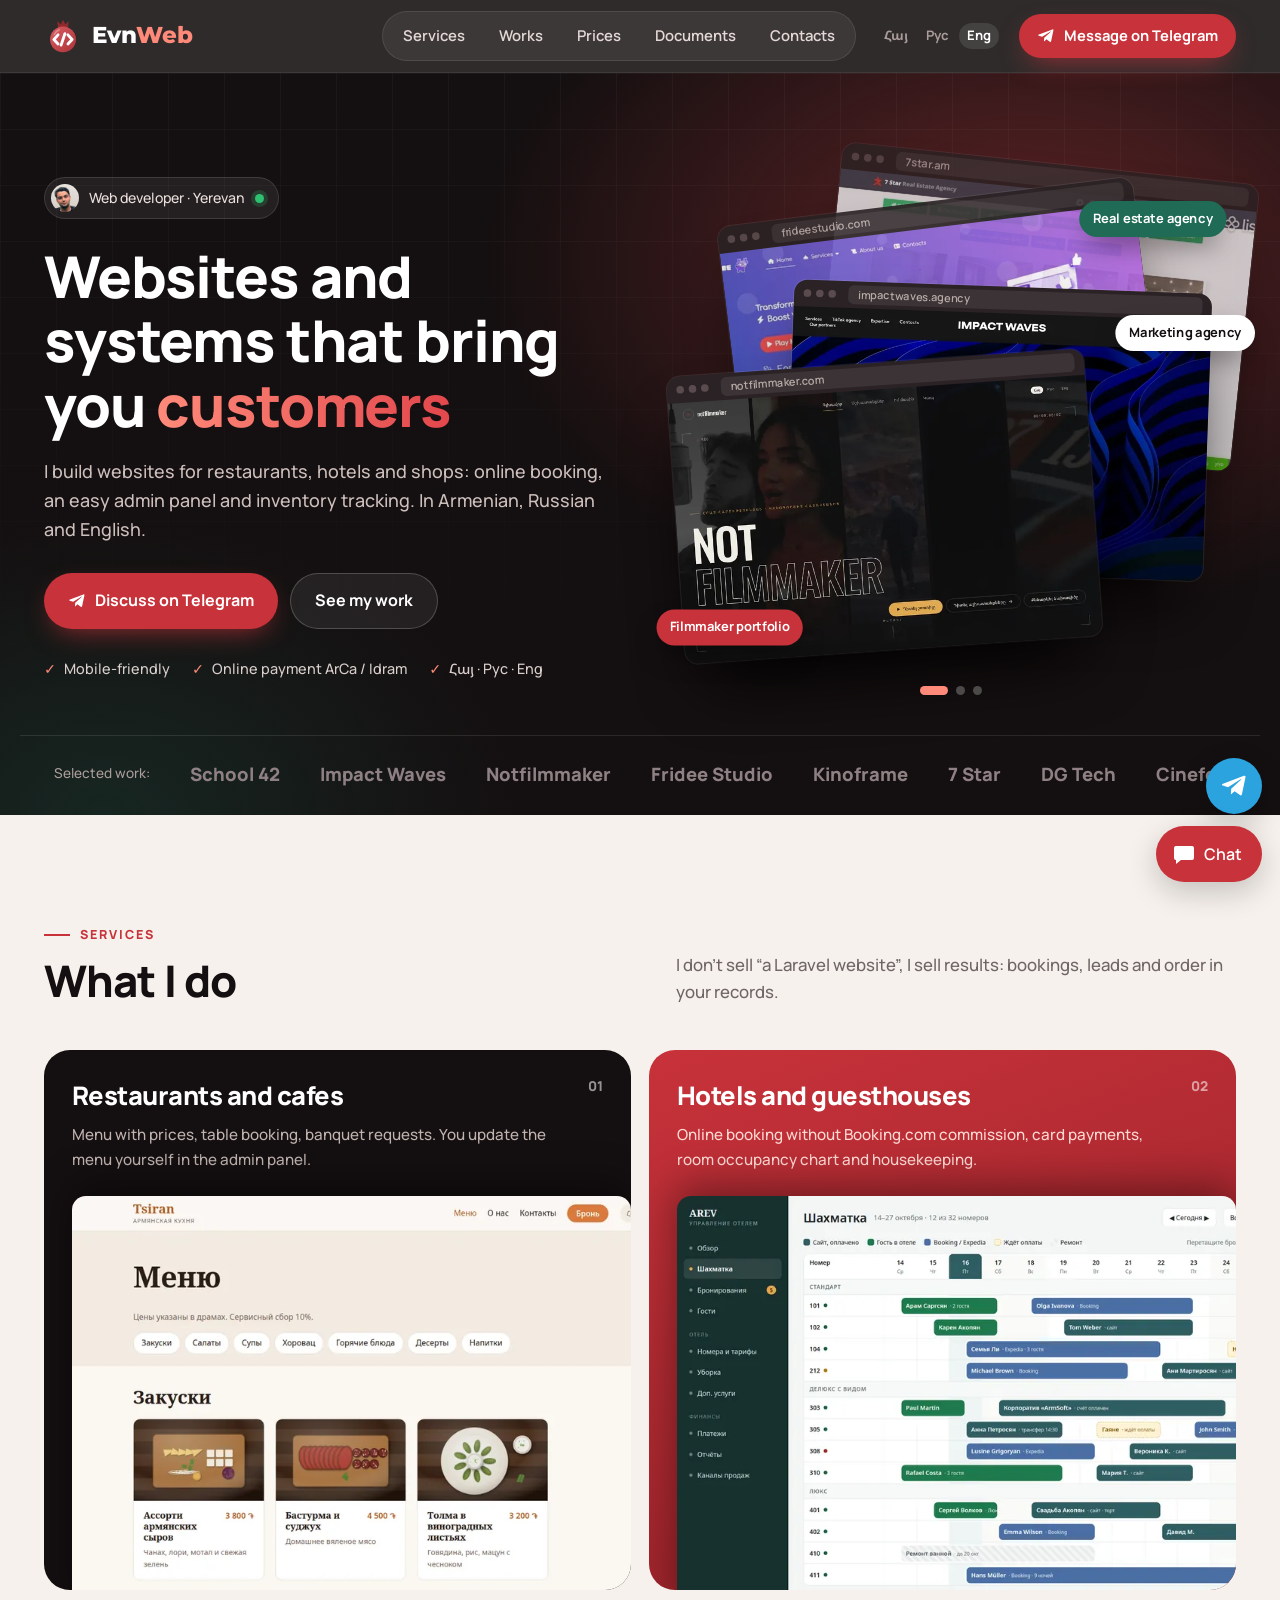
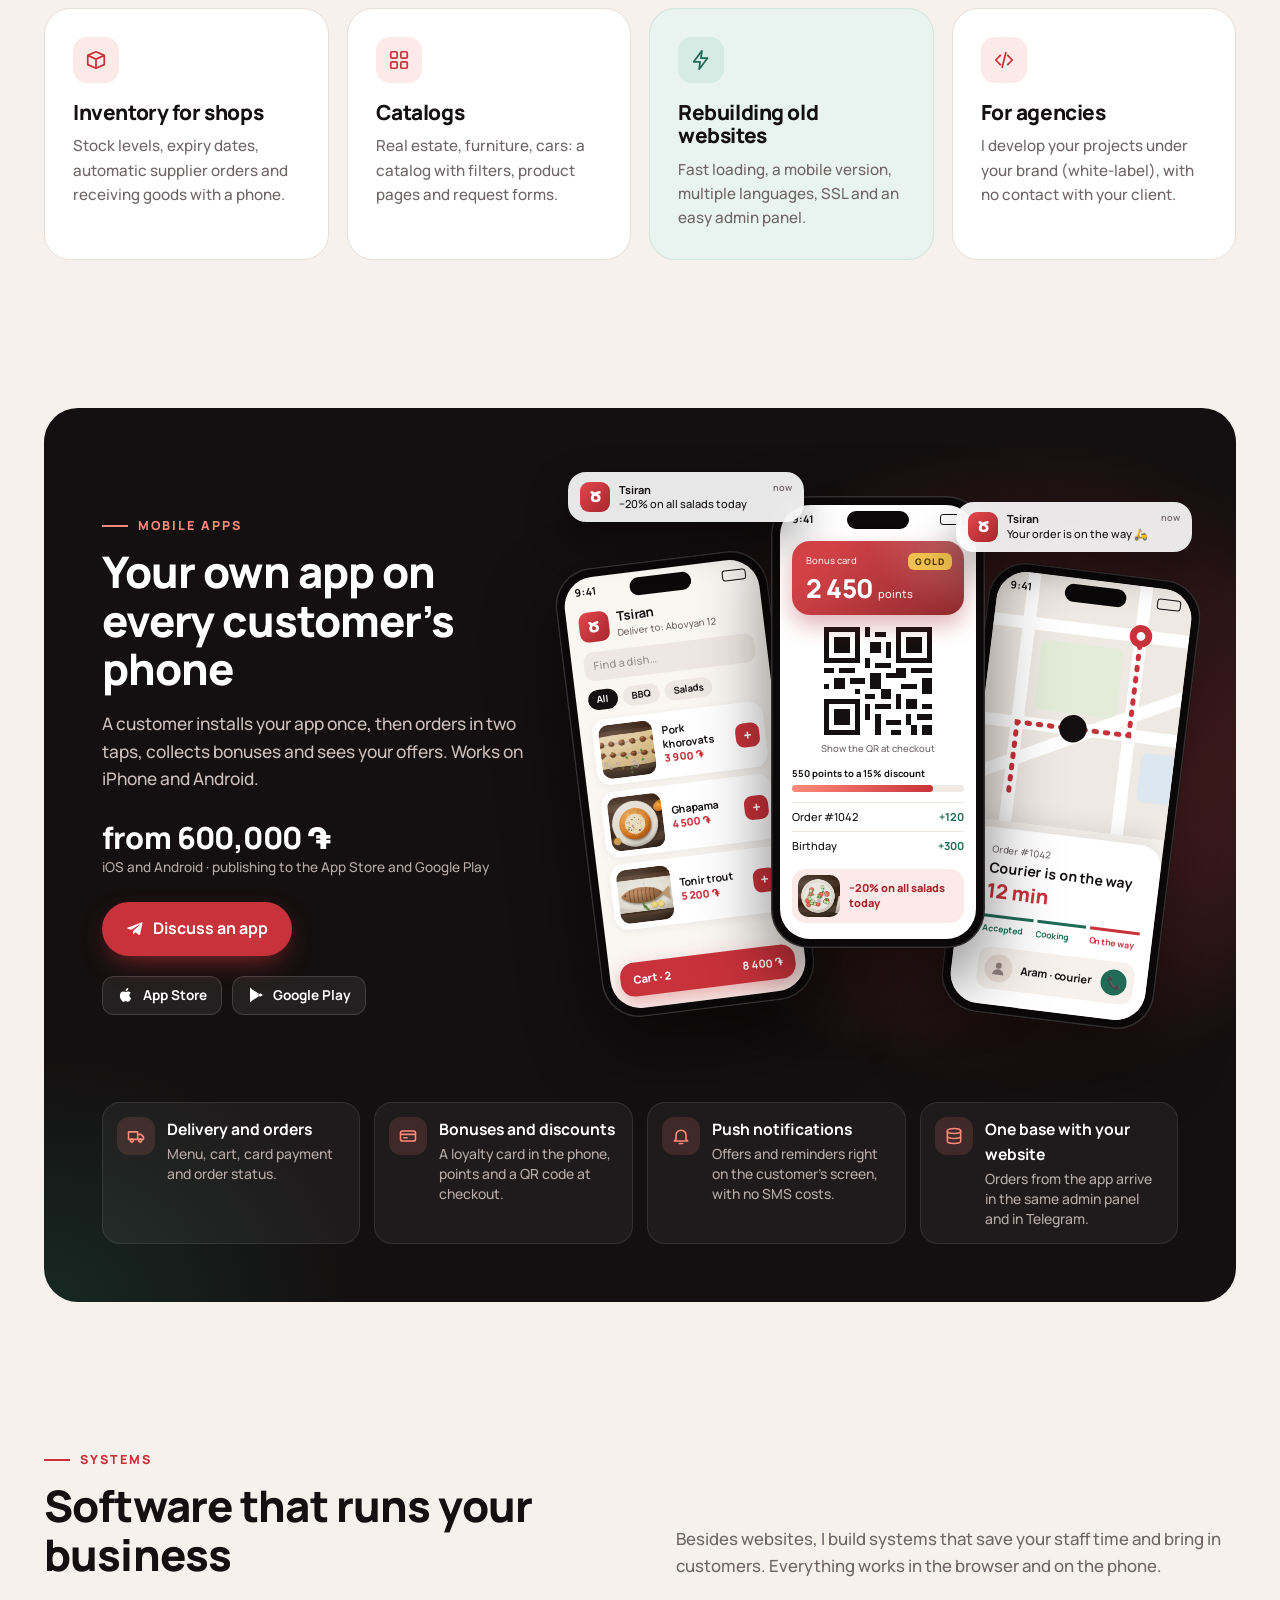
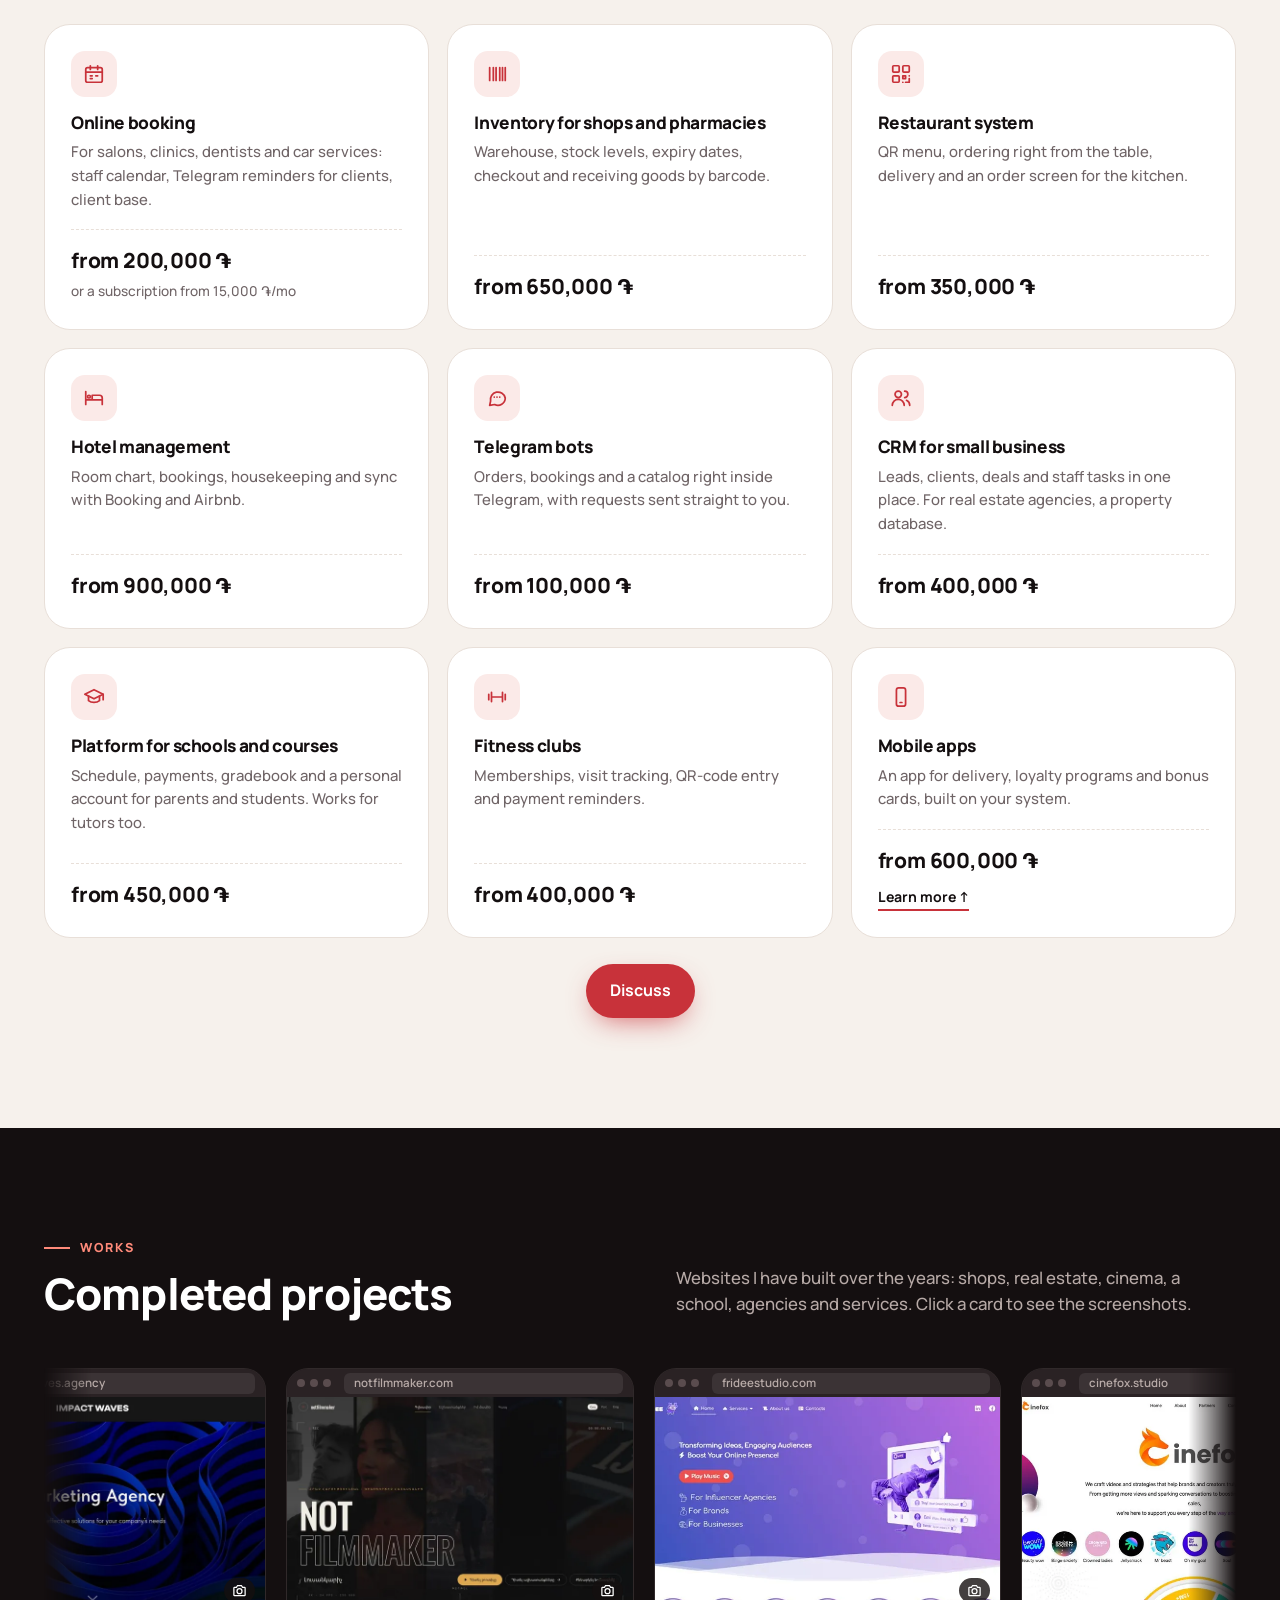
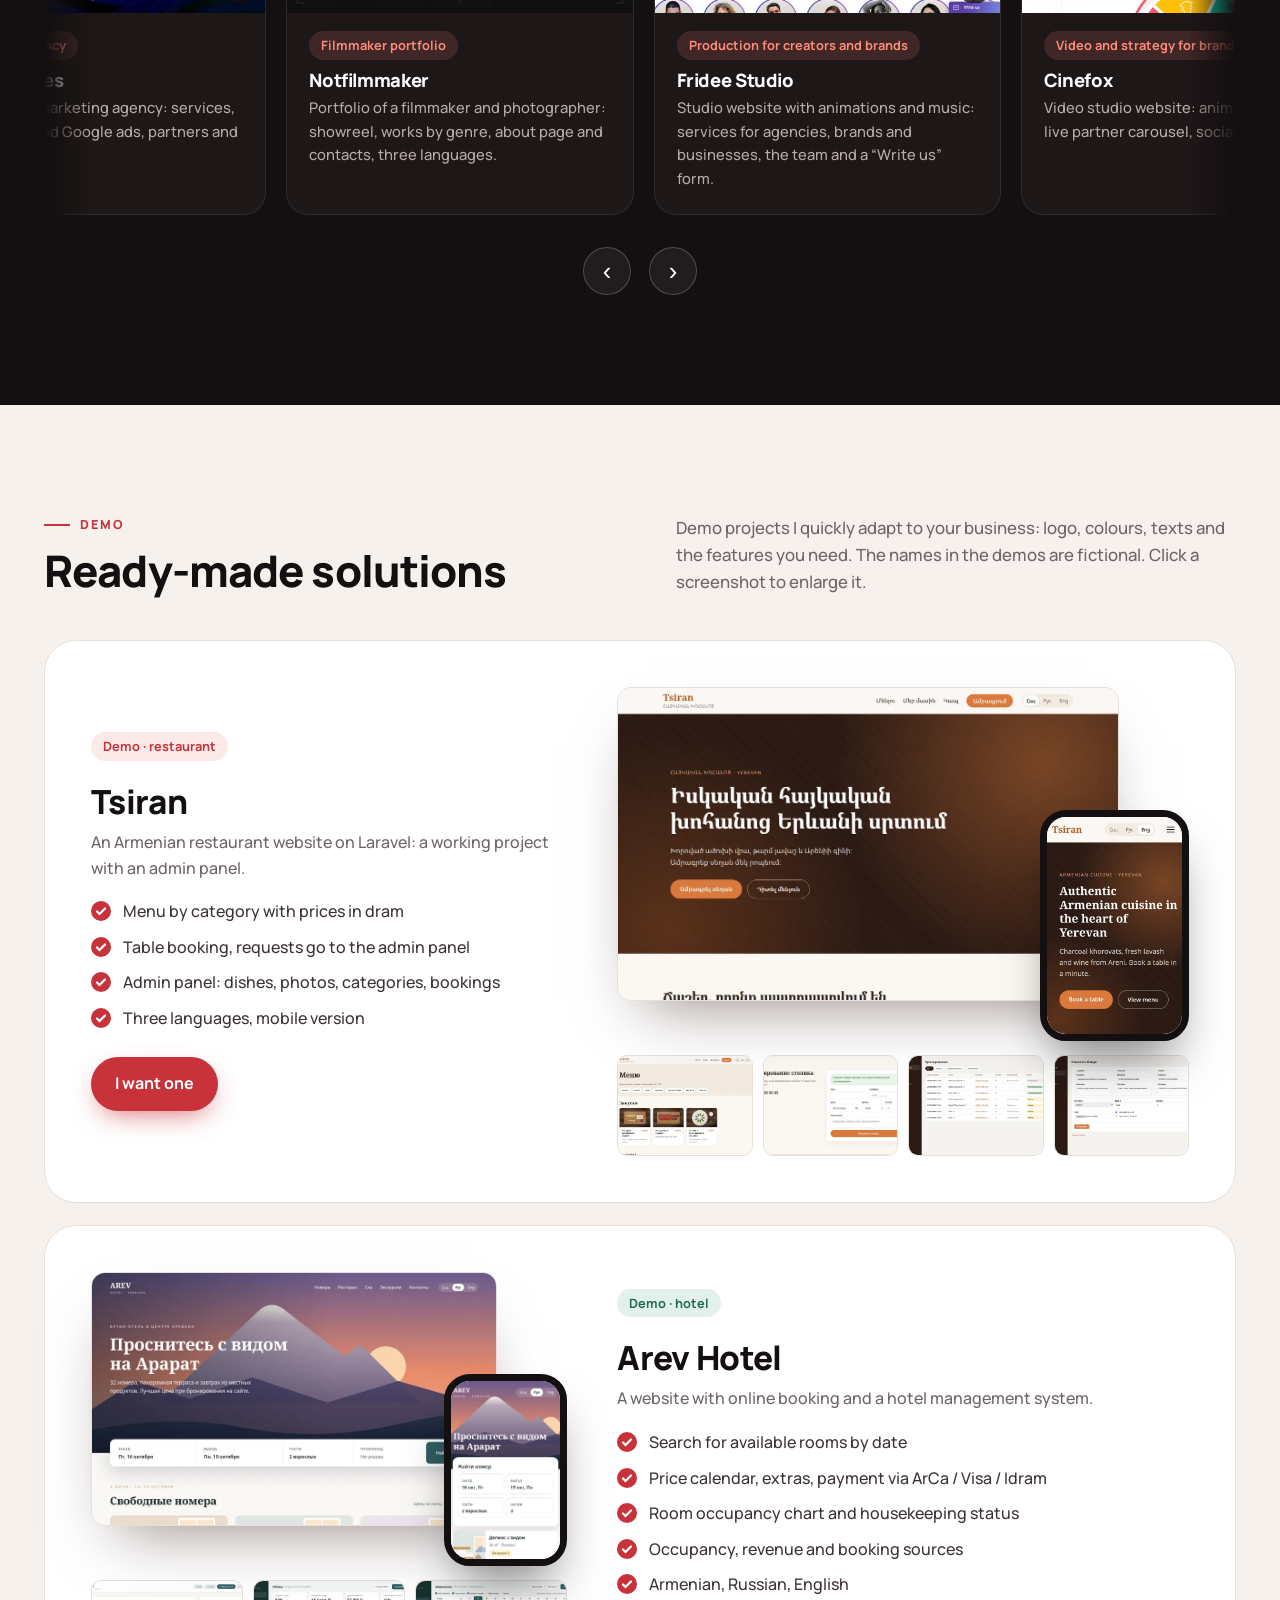
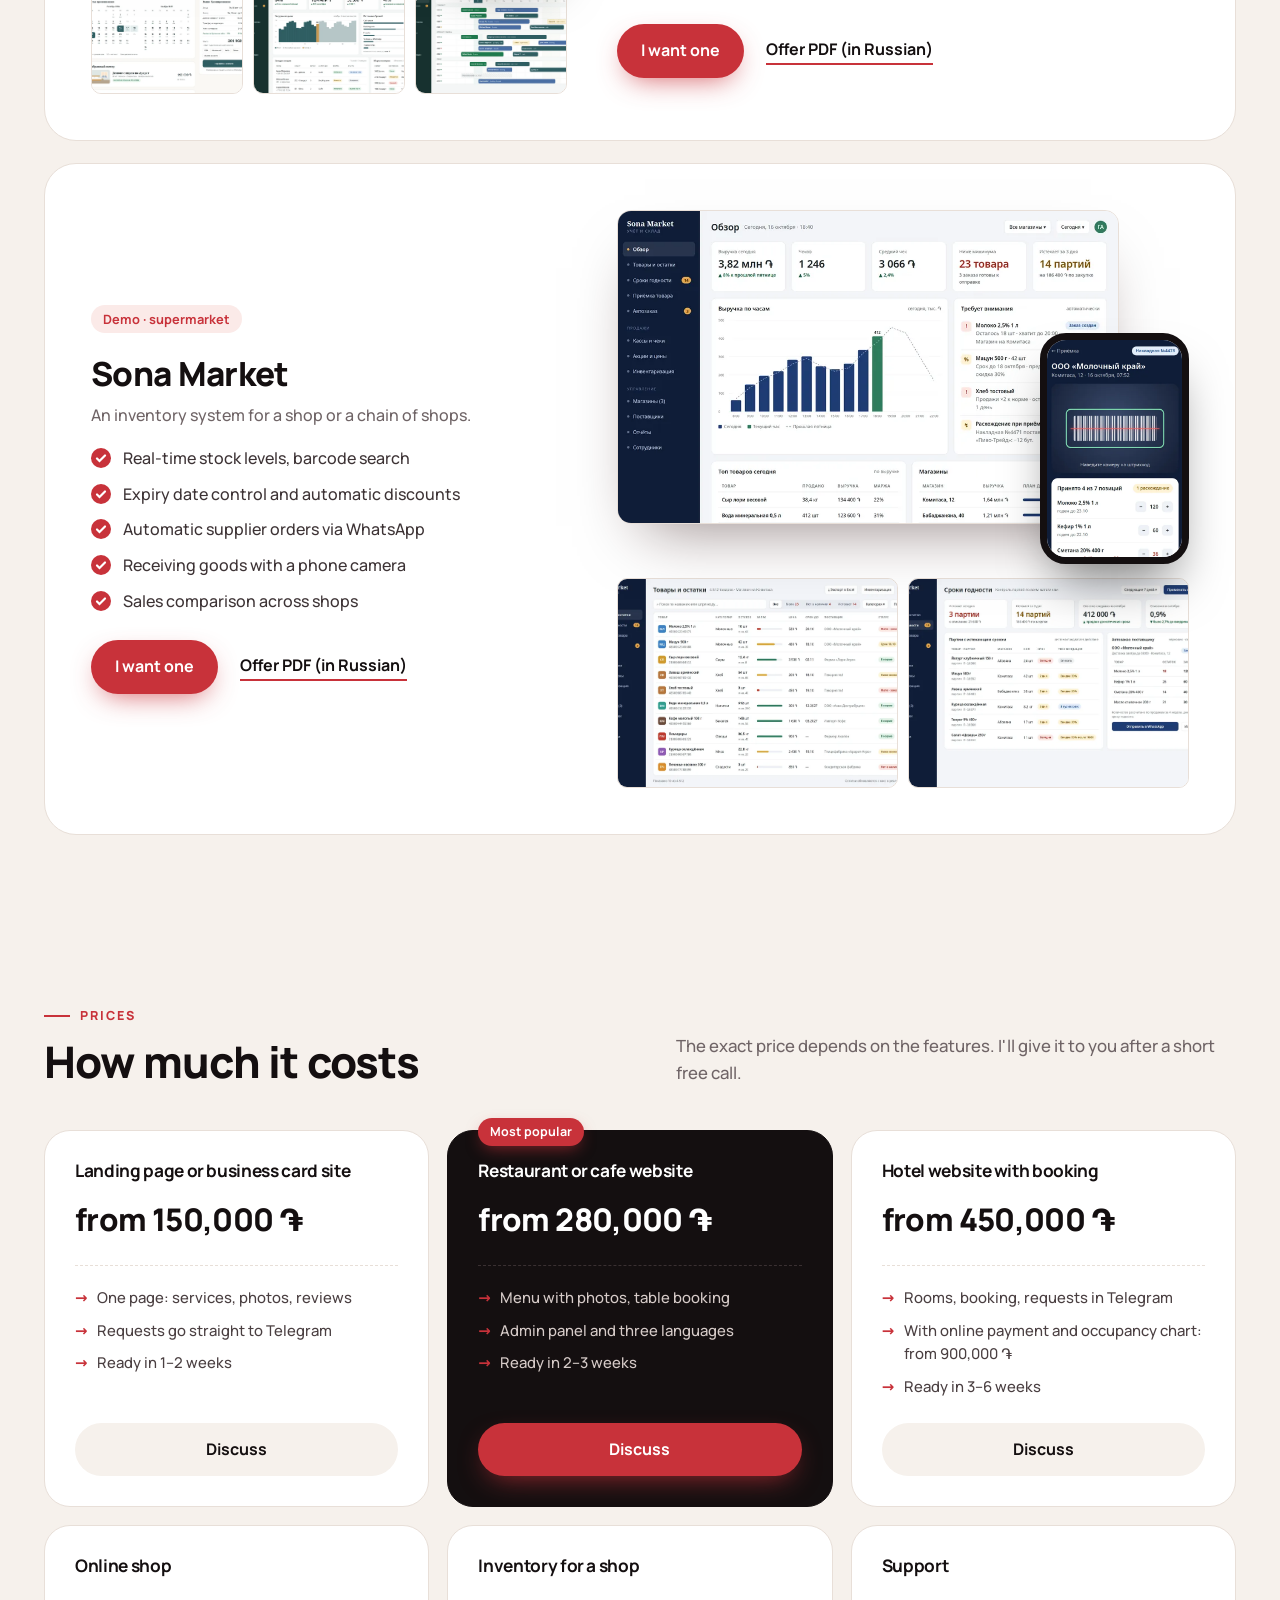
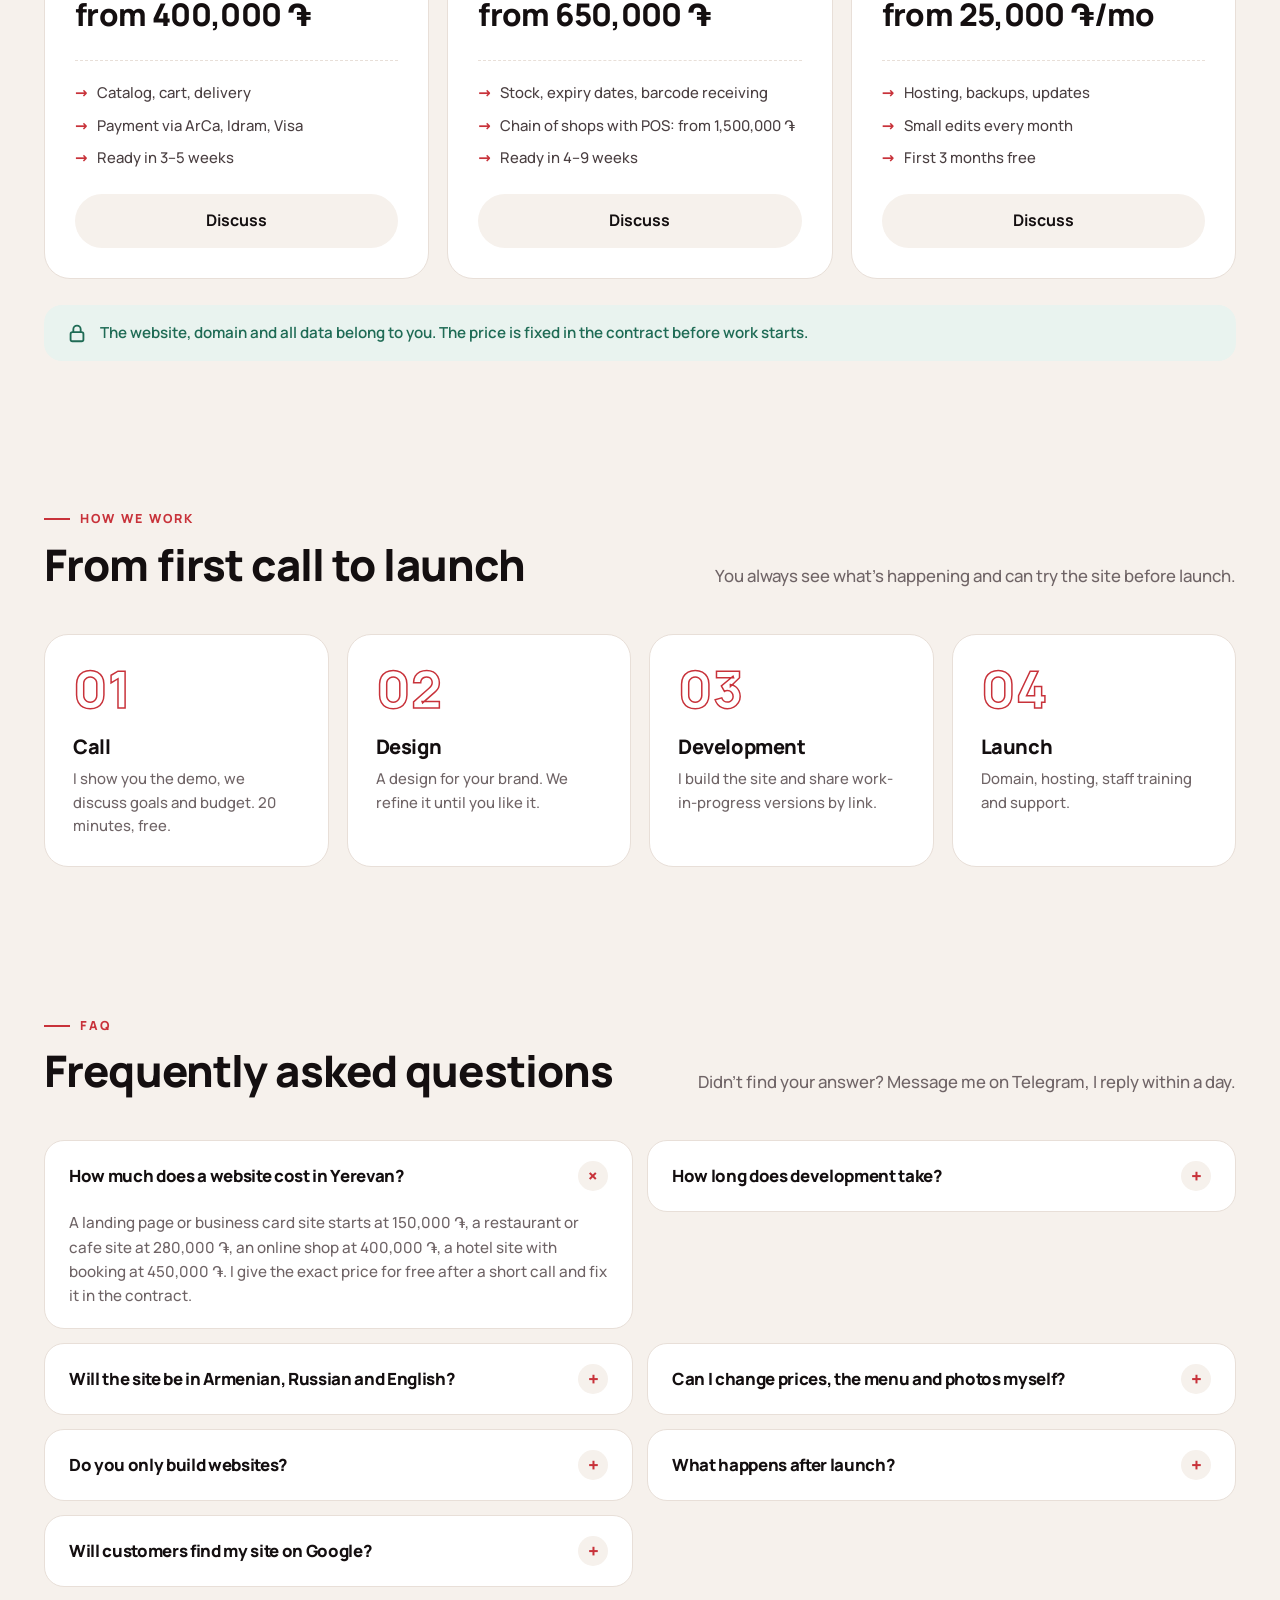
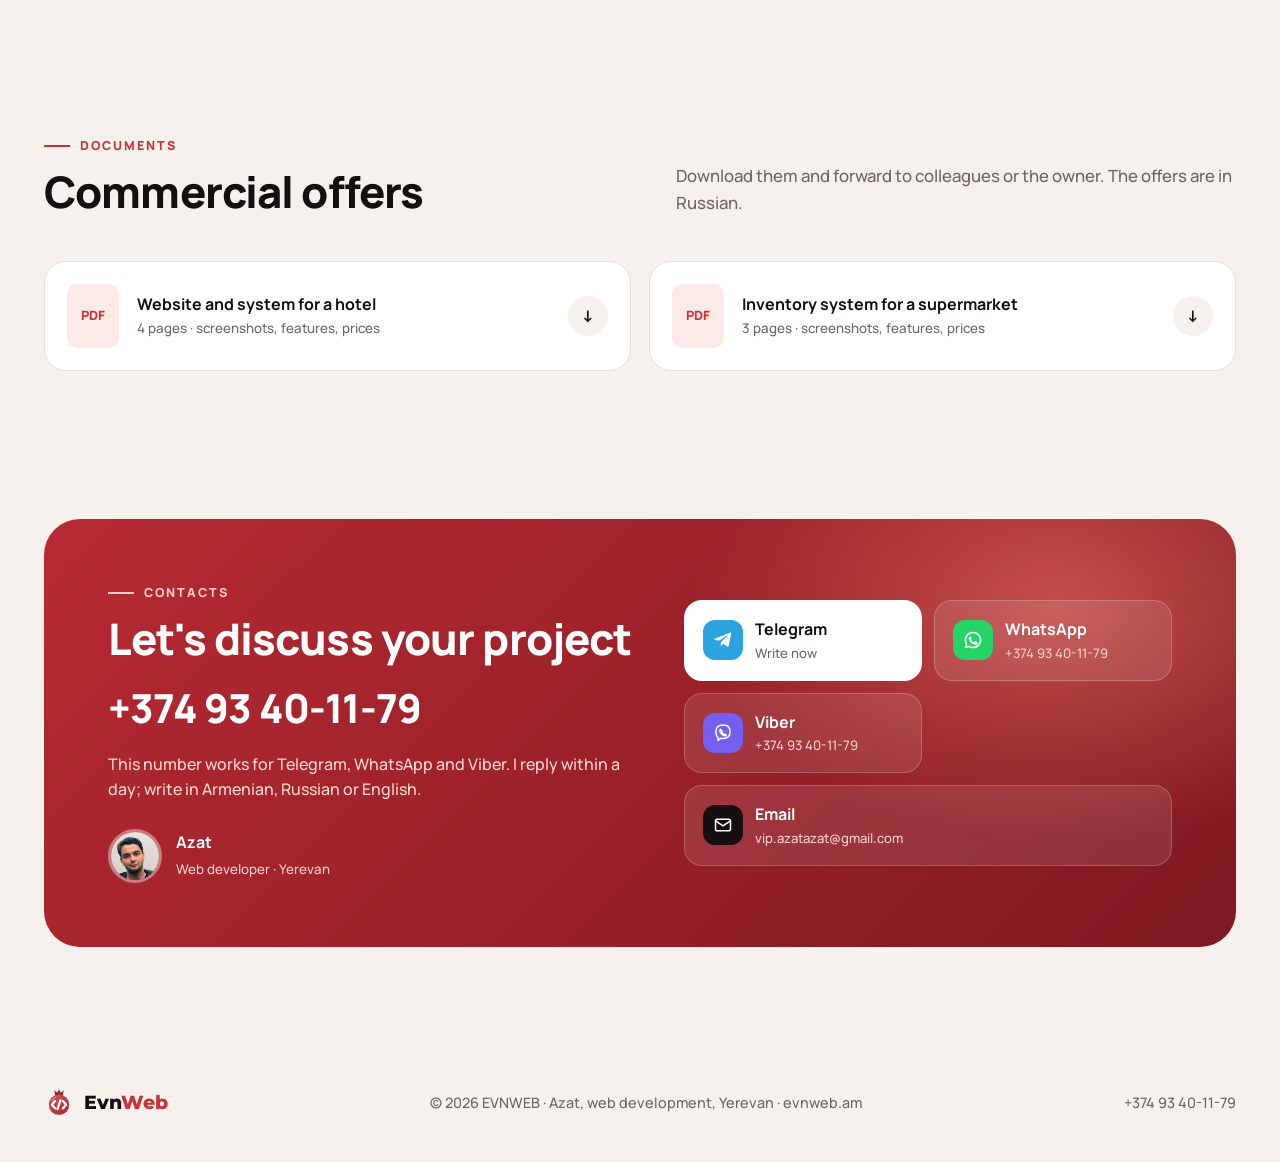
==== commit ea0d78e2: "SEO: блок частых вопросов + FAQPage, описания, 404, IndexNow, www-редирект - Блок #faq (7 вопросов н" ====
--- a/site/en/index.html
+++ b/site/en/index.html
@@ -4,7 +4,7 @@
 <meta charset="utf-8">
 <meta name="viewport" content="width=device-width, initial-scale=1">
 <title>Website development in Yerevan: restaurants, hotels, shops | EVNWEB</title>
-<meta name="description" content="Website development in Yerevan for restaurants, hotels and shops: online booking, admin panel, inventory, 3 languages. Prices from 150,000 ֏.">
+<meta name="description" content="Website and app development in Yerevan, Armenia: restaurants, hotels, shops. Online booking, admin panel, inventory, Telegram bots. 3 languages, from 150,000 ֏.">
 <meta name="robots" content="index, follow, max-image-preview:large">
 <meta name="theme-color" content="#140f10">
 <meta name="geo.region" content="AM-ER">
@@ -37,8 +37,8 @@
 <link rel="alternate" hreflang="x-default" href="https://evnweb.am/">
 <link rel="preload" href="../assets/fonts/Manrope-var-latin.woff2" as="font" type="font/woff2" crossorigin>
 <link rel="stylesheet" href="../assets/fonts/fonts.css?v=3">
-<link rel="stylesheet" href="../assets/css/site.css?v=15">
-<script type="application/ld+json">{"@context":"https://schema.org","@graph":[{"@type":"ProfessionalService","@id":"https://evnweb.am/#business","name":"EVNWEB","url":"https://evnweb.am/en/","logo":"https://evnweb.am/assets/img/logo-180.png","image":"https://evnweb.am/assets/img/og.png","description":"Websites and business systems for restaurants, hotels and shops in Yerevan.","telephone":"+37493401179","email":"vip.azatazat@gmail.com","founder":{"@type":"Person","name":"Azat"},"address":{"@type":"PostalAddress","addressLocality":"Yerevan","addressCountry":"AM"},"geo":{"@type":"GeoCoordinates","latitude":40.1792,"longitude":44.4991},"areaServed":{"@type":"Country","name":"Armenia"},"availableLanguage":["hy","ru","en"],"priceRange":"100000–1500000 AMD","currenciesAccepted":"AMD","sameAs":["https://t.me/+37493401179","https://www.instagram.com/evnweb/"],"contactPoint":{"@type":"ContactPoint","telephone":"+37493401179","contactType":"customer service","availableLanguage":["Armenian","Russian","English"]},"hasOfferCatalog":{"@type":"OfferCatalog","name":"Website development","itemListElement":[{"@type":"Offer","itemOffered":{"@type":"Service","name":"Landing page or business card site"},"priceSpecification":{"@type":"PriceSpecification","minPrice":150000,"priceCurrency":"AMD"}},{"@type":"Offer","itemOffered":{"@type":"Service","name":"Restaurant or cafe website"},"priceSpecification":{"@type":"PriceSpecification","minPrice":280000,"priceCurrency":"AMD"}},{"@type":"Offer","itemOffered":{"@type":"Service","name":"Hotel website with booking"},"priceSpecification":{"@type":"PriceSpecification","minPrice":450000,"priceCurrency":"AMD"}},{"@type":"Offer","itemOffered":{"@type":"Service","name":"Online shop"},"priceSpecification":{"@type":"PriceSpecification","minPrice":400000,"priceCurrency":"AMD"}},{"@type":"Offer","itemOffered":{"@type":"Service","name":"Inventory for a shop"},"priceSpecification":{"@type":"PriceSpecification","minPrice":650000,"priceCurrency":"AMD"}},{"@type":"Offer","itemOffered":{"@type":"Service","name":"Support"},"priceSpecification":{"@type":"PriceSpecification","minPrice":25000,"priceCurrency":"AMD"}},{"@type":"Offer","itemOffered":{"@type":"Service","name":"Online booking"},"priceSpecification":{"@type":"PriceSpecification","minPrice":200000,"priceCurrency":"AMD"}},{"@type":"Offer","itemOffered":{"@type":"Service","name":"Inventory for shops and pharmacies"},"priceSpecification":{"@type":"PriceSpecification","minPrice":650000,"priceCurrency":"AMD"}},{"@type":"Offer","itemOffered":{"@type":"Service","name":"Restaurant system"},"priceSpecification":{"@type":"PriceSpecification","minPrice":350000,"priceCurrency":"AMD"}},{"@type":"Offer","itemOffered":{"@type":"Service","name":"Hotel management"},"priceSpecification":{"@type":"PriceSpecification","minPrice":900000,"priceCurrency":"AMD"}},{"@type":"Offer","itemOffered":{"@type":"Service","name":"Telegram bots"},"priceSpecification":{"@type":"PriceSpecification","minPrice":100000,"priceCurrency":"AMD"}},{"@type":"Offer","itemOffered":{"@type":"Service","name":"CRM for small business"},"priceSpecification":{"@type":"PriceSpecification","minPrice":400000,"priceCurrency":"AMD"}},{"@type":"Offer","itemOffered":{"@type":"Service","name":"Platform for schools and courses"},"priceSpecification":{"@type":"PriceSpecification","minPrice":450000,"priceCurrency":"AMD"}},{"@type":"Offer","itemOffered":{"@type":"Service","name":"Fitness clubs"},"priceSpecification":{"@type":"PriceSpecification","minPrice":400000,"priceCurrency":"AMD"}},{"@type":"Offer","itemOffered":{"@type":"Service","name":"Mobile apps"},"priceSpecification":{"@type":"PriceSpecification","minPrice":600000,"priceCurrency":"AMD"}}]}},{"@type":"WebSite","@id":"https://evnweb.am/#website","url":"https://evnweb.am/","name":"EVNWEB","inLanguage":["hy","ru","en"],"publisher":{"@id":"https://evnweb.am/#business"}},{"@type":"WebPage","url":"https://evnweb.am/en/","name":"Website development in Yerevan: restaurants, hotels, shops | EVNWEB","description":"Website development in Yerevan for restaurants, hotels and shops: online booking, admin panel, inventory, 3 languages. Prices from 150,000 ֏.","inLanguage":"en","isPartOf":{"@id":"https://evnweb.am/#website"},"about":{"@id":"https://evnweb.am/#business"}}]}</script>
+<link rel="stylesheet" href="../assets/css/site.css?v=16">
+<script type="application/ld+json">{"@context":"https://schema.org","@graph":[{"@type":"ProfessionalService","@id":"https://evnweb.am/#business","name":"EVNWEB","url":"https://evnweb.am/en/","logo":"https://evnweb.am/assets/img/logo-180.png","image":"https://evnweb.am/assets/img/og.png","description":"Websites, mobile apps and business systems for restaurants, hotels and shops in Yerevan and across Armenia.","telephone":"+37493401179","email":"vip.azatazat@gmail.com","founder":{"@type":"Person","name":"Azat"},"address":{"@type":"PostalAddress","addressLocality":"Yerevan","addressCountry":"AM"},"geo":{"@type":"GeoCoordinates","latitude":40.1792,"longitude":44.4991},"areaServed":[{"@type":"City","name":"Yerevan"},{"@type":"Country","name":"Armenia"}],"availableLanguage":["hy","ru","en"],"priceRange":"100000–1500000 AMD","currenciesAccepted":"AMD","sameAs":["https://t.me/+37493401179","https://www.instagram.com/evnweb/","https://www.facebook.com/1347280171803827"],"contactPoint":{"@type":"ContactPoint","telephone":"+37493401179","contactType":"customer service","availableLanguage":["Armenian","Russian","English"]},"hasOfferCatalog":{"@type":"OfferCatalog","name":"Website development","itemListElement":[{"@type":"Offer","itemOffered":{"@type":"Service","name":"Landing page or business card site"},"priceSpecification":{"@type":"PriceSpecification","minPrice":150000,"priceCurrency":"AMD"}},{"@type":"Offer","itemOffered":{"@type":"Service","name":"Restaurant or cafe website"},"priceSpecification":{"@type":"PriceSpecification","minPrice":280000,"priceCurrency":"AMD"}},{"@type":"Offer","itemOffered":{"@type":"Service","name":"Hotel website with booking"},"priceSpecification":{"@type":"PriceSpecification","minPrice":450000,"priceCurrency":"AMD"}},{"@type":"Offer","itemOffered":{"@type":"Service","name":"Online shop"},"priceSpecification":{"@type":"PriceSpecification","minPrice":400000,"priceCurrency":"AMD"}},{"@type":"Offer","itemOffered":{"@type":"Service","name":"Inventory for a shop"},"priceSpecification":{"@type":"PriceSpecification","minPrice":650000,"priceCurrency":"AMD"}},{"@type":"Offer","itemOffered":{"@type":"Service","name":"Support"},"priceSpecification":{"@type":"PriceSpecification","minPrice":25000,"priceCurrency":"AMD"}},{"@type":"Offer","itemOffered":{"@type":"Service","name":"Online booking"},"priceSpecification":{"@type":"PriceSpecification","minPrice":200000,"priceCurrency":"AMD"}},{"@type":"Offer","itemOffered":{"@type":"Service","name":"Inventory for shops and pharmacies"},"priceSpecification":{"@type":"PriceSpecification","minPrice":650000,"priceCurrency":"AMD"}},{"@type":"Offer","itemOffered":{"@type":"Service","name":"Restaurant system"},"priceSpecification":{"@type":"PriceSpecification","minPrice":350000,"priceCurrency":"AMD"}},{"@type":"Offer","itemOffered":{"@type":"Service","name":"Hotel management"},"priceSpecification":{"@type":"PriceSpecification","minPrice":900000,"priceCurrency":"AMD"}},{"@type":"Offer","itemOffered":{"@type":"Service","name":"Telegram bots"},"priceSpecification":{"@type":"PriceSpecification","minPrice":100000,"priceCurrency":"AMD"}},{"@type":"Offer","itemOffered":{"@type":"Service","name":"CRM for small business"},"priceSpecification":{"@type":"PriceSpecification","minPrice":400000,"priceCurrency":"AMD"}},{"@type":"Offer","itemOffered":{"@type":"Service","name":"Platform for schools and courses"},"priceSpecification":{"@type":"PriceSpecification","minPrice":450000,"priceCurrency":"AMD"}},{"@type":"Offer","itemOffered":{"@type":"Service","name":"Fitness clubs"},"priceSpecification":{"@type":"PriceSpecification","minPrice":400000,"priceCurrency":"AMD"}},{"@type":"Offer","itemOffered":{"@type":"Service","name":"Mobile apps"},"priceSpecification":{"@type":"PriceSpecification","minPrice":600000,"priceCurrency":"AMD"}}]}},{"@type":"WebSite","@id":"https://evnweb.am/#website","url":"https://evnweb.am/","name":"EVNWEB","inLanguage":["hy","ru","en"],"publisher":{"@id":"https://evnweb.am/#business"}},{"@type":"WebPage","url":"https://evnweb.am/en/","name":"Website development in Yerevan: restaurants, hotels, shops | EVNWEB","description":"Website and app development in Yerevan, Armenia: restaurants, hotels, shops. Online booking, admin panel, inventory, Telegram bots. 3 languages, from 150,000 ֏.","inLanguage":"en","isPartOf":{"@id":"https://evnweb.am/#website"},"about":{"@id":"https://evnweb.am/#business"}},{"@type":"FAQPage","url":"https://evnweb.am/en/","inLanguage":"en","mainEntity":[{"@type":"Question","name":"How much does a website cost in Yerevan?","acceptedAnswer":{"@type":"Answer","text":"A landing page or business card site starts at 150,000 ֏, a restaurant or cafe site at 280,000 ֏, an online shop at 400,000 ֏, a hotel site with booking at 450,000 ֏. I give the exact price for free after a short call and fix it in the contract."}},{"@type":"Question","name":"How long does development take?","acceptedAnswer":{"@type":"Answer","text":"A landing page takes 1–2 weeks, a restaurant site 2–3 weeks, an online shop 3–5 weeks, a hotel site 3–6 weeks. I share work-in-progress versions by link so you can follow along."}},{"@type":"Question","name":"Will the site be in Armenian, Russian and English?","acceptedAnswer":{"@type":"Answer","text":"Yes. Each language gets its own page, so customers find the site in Google and Yandex in all three languages."}},{"@type":"Question","name":"Can I change prices, the menu and photos myself?","acceptedAnswer":{"@type":"Answer","text":"Yes, in a simple admin panel from your phone or computer, no developer needed. After launch I show you how it works and train your staff."}},{"@type":"Question","name":"Do you only build websites?","acceptedAnswer":{"@type":"Answer","text":"No. I also build Telegram bots, CRM, inventory for shops and pharmacies, systems for restaurants and hotels, online booking and mobile apps for iOS and Android."}},{"@type":"Question","name":"What happens after launch?","acceptedAnswer":{"@type":"Answer","text":"I take care of hosting, backups and updates. The first 3 months of support are free, then from 25,000 ֏ a month. The site, domain and all data belong to you."}},{"@type":"Question","name":"Will customers find my site on Google?","acceptedAnswer":{"@type":"Answer","text":"Every site is search-ready from day one: titles and descriptions in three languages, a sitemap, fast loading and a mobile version. I also help add your business to Google Maps and Yandex Maps."}}]}]}</script>
 <!-- Yandex.Metrika counter -->
 <script type="text/javascript">
     (function(m,e,t,r,i,k,a){
@@ -149,9 +149,9 @@
       <div class="dl__top"><span class="dl__logo">Ծ</span><div><b>Tsiran</b><small>Deliver to: Abovyan 12</small></div></div>
       <div class="dl__search">Find a dish…</div>
       <div class="dl__chips"><span class="on">All</span><span>BBQ</span><span>Salads</span></div>
-      <div class="dl__item"><img src="../assets/img/apps/dish-8.webp" alt="" loading="lazy" width="320" height="320"><div><b>Pork khorovats</b><small>3 900 ֏</small></div><em>+</em></div>
-      <div class="dl__item"><img src="../assets/img/apps/dish-12.webp" alt="" loading="lazy" width="320" height="320"><div><b>Ghapama</b><small>4 500 ֏</small></div><em>+</em></div>
-      <div class="dl__item"><img src="../assets/img/apps/dish-14.webp" alt="" loading="lazy" width="320" height="320"><div><b>Tonir trout</b><small>5 200 ֏</small></div><em>+</em></div>
+      <div class="dl__item"><img src="../assets/img/apps/dish-8.webp" alt="Pork khorovats" loading="lazy" width="320" height="320"><div><b>Pork khorovats</b><small>3 900 ֏</small></div><em>+</em></div>
+      <div class="dl__item"><img src="../assets/img/apps/dish-12.webp" alt="Ghapama" loading="lazy" width="320" height="320"><div><b>Ghapama</b><small>4 500 ֏</small></div><em>+</em></div>
+      <div class="dl__item"><img src="../assets/img/apps/dish-14.webp" alt="Tonir trout" loading="lazy" width="320" height="320"><div><b>Tonir trout</b><small>5 200 ֏</small></div><em>+</em></div>
       <div class="dl__cart"><span>Cart · 2</span><b>8 400 ֏</b></div>
     </div></div>
     <div class="ph ph--2"><div class="ph__scr">
@@ -340,6 +340,19 @@
   </div>
 </div></section>
 
+<section class="section section--tight" id="faq"><div class="wrap">
+  <div class="section__head"><div><div class="eyebrow">FAQ</div><h2>Frequently asked questions</h2></div><p>Didn&#x27;t find your answer? Message me on Telegram, I reply within a day.</p></div>
+  <div class="faq">
+    <details class="faq__item" open><summary><h3>How much does a website cost in Yerevan?</h3></summary><p>A landing page or business card site starts at 150,000 ֏, a restaurant or cafe site at 280,000 ֏, an online shop at 400,000 ֏, a hotel site with booking at 450,000 ֏. I give the exact price for free after a short call and fix it in the contract.</p></details>
+    <details class="faq__item"><summary><h3>How long does development take?</h3></summary><p>A landing page takes 1–2 weeks, a restaurant site 2–3 weeks, an online shop 3–5 weeks, a hotel site 3–6 weeks. I share work-in-progress versions by link so you can follow along.</p></details>
+    <details class="faq__item"><summary><h3>Will the site be in Armenian, Russian and English?</h3></summary><p>Yes. Each language gets its own page, so customers find the site in Google and Yandex in all three languages.</p></details>
+    <details class="faq__item"><summary><h3>Can I change prices, the menu and photos myself?</h3></summary><p>Yes, in a simple admin panel from your phone or computer, no developer needed. After launch I show you how it works and train your staff.</p></details>
+    <details class="faq__item"><summary><h3>Do you only build websites?</h3></summary><p>No. I also build Telegram bots, CRM, inventory for shops and pharmacies, systems for restaurants and hotels, online booking and mobile apps for iOS and Android.</p></details>
+    <details class="faq__item"><summary><h3>What happens after launch?</h3></summary><p>I take care of hosting, backups and updates. The first 3 months of support are free, then from 25,000 ֏ a month. The site, domain and all data belong to you.</p></details>
+    <details class="faq__item"><summary><h3>Will customers find my site on Google?</h3></summary><p>Every site is search-ready from day one: titles and descriptions in three languages, a sitemap, fast loading and a mobile version. I also help add your business to Google Maps and Yandex Maps.</p></details>
+  </div>
+</div></section>
+
 <section class="section section--tight" id="docs"><div class="wrap">
   <div class="section__head"><div><div class="eyebrow">Documents</div><h2>Commercial offers</h2></div><p>Download them and forward to colleagues or the owner. The offers are in Russian.</p></div>
   <div class="docs">
--- a/site/assets/css/site.css
+++ b/site/assets/css/site.css
@@ -406,3 +406,14 @@
 .lc__promo { display: flex; align-items: center; gap: 9px; margin-top: 8px; background: #fbeae8; border-radius: 14px; padding: 6px; font-weight: 800; color: var(--red-d); }
 .lc__promo img { width: 42px; height: 42px; border-radius: 10px; object-fit: cover; }
 .tr__sheet .tr__av { flex: none; width: 28px; height: 28px; border-radius: 50%; background: #e7dcd4; color: #8f7f7c; display: grid; place-items: center; margin: 0; padding: 0; font-size: 0; line-height: 0; overflow: hidden; } .tr__av svg { display: block; width: 18px; height: 18px; fill: currentColor; }
+
+/* Частые вопросы */
+.faq { display: grid; grid-template-columns: repeat(2, minmax(0, 1fr)); gap: 14px; align-items: start; }
+.faq__item { background: var(--card); border: 1px solid var(--line); border-radius: 20px; padding: 0 24px; }
+.faq__item summary { list-style: none; cursor: pointer; display: flex; align-items: center; justify-content: space-between; gap: 16px; padding: 20px 0; }
+.faq__item summary::-webkit-details-marker { display: none; }
+.faq__item summary:after { content: "+"; flex: none; width: 30px; height: 30px; border-radius: 50%; display: grid; place-items: center; background: var(--paper); color: var(--red); font-weight: 800; font-size: 1.2rem; transition: transform .2s; }
+.faq__item[open] summary:after { transform: rotate(45deg); }
+.faq__item h3 { font-size: 1.05rem; margin: 0; }
+.faq__item p { color: var(--muted); font-size: .95rem; margin: 0 0 20px; }
+@media (max-width: 860px) { .faq { grid-template-columns: minmax(0, 1fr); } }
